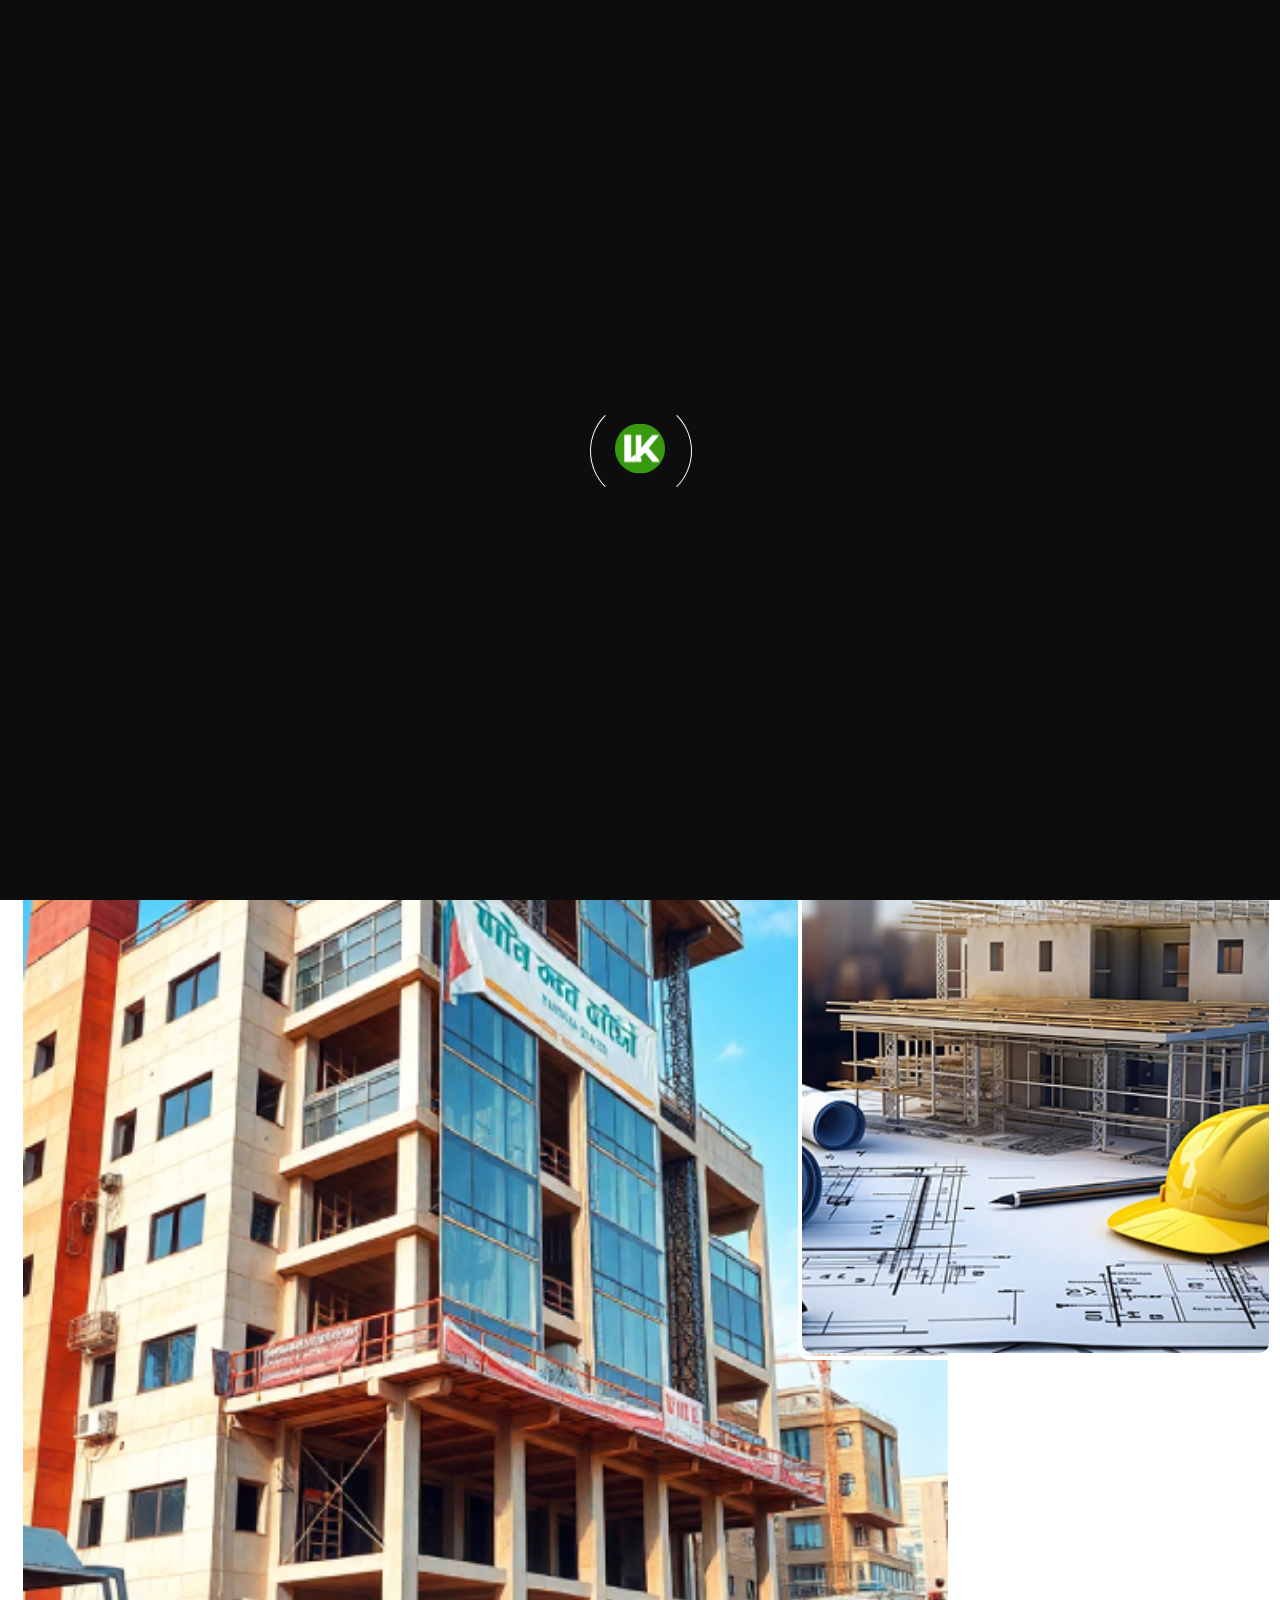
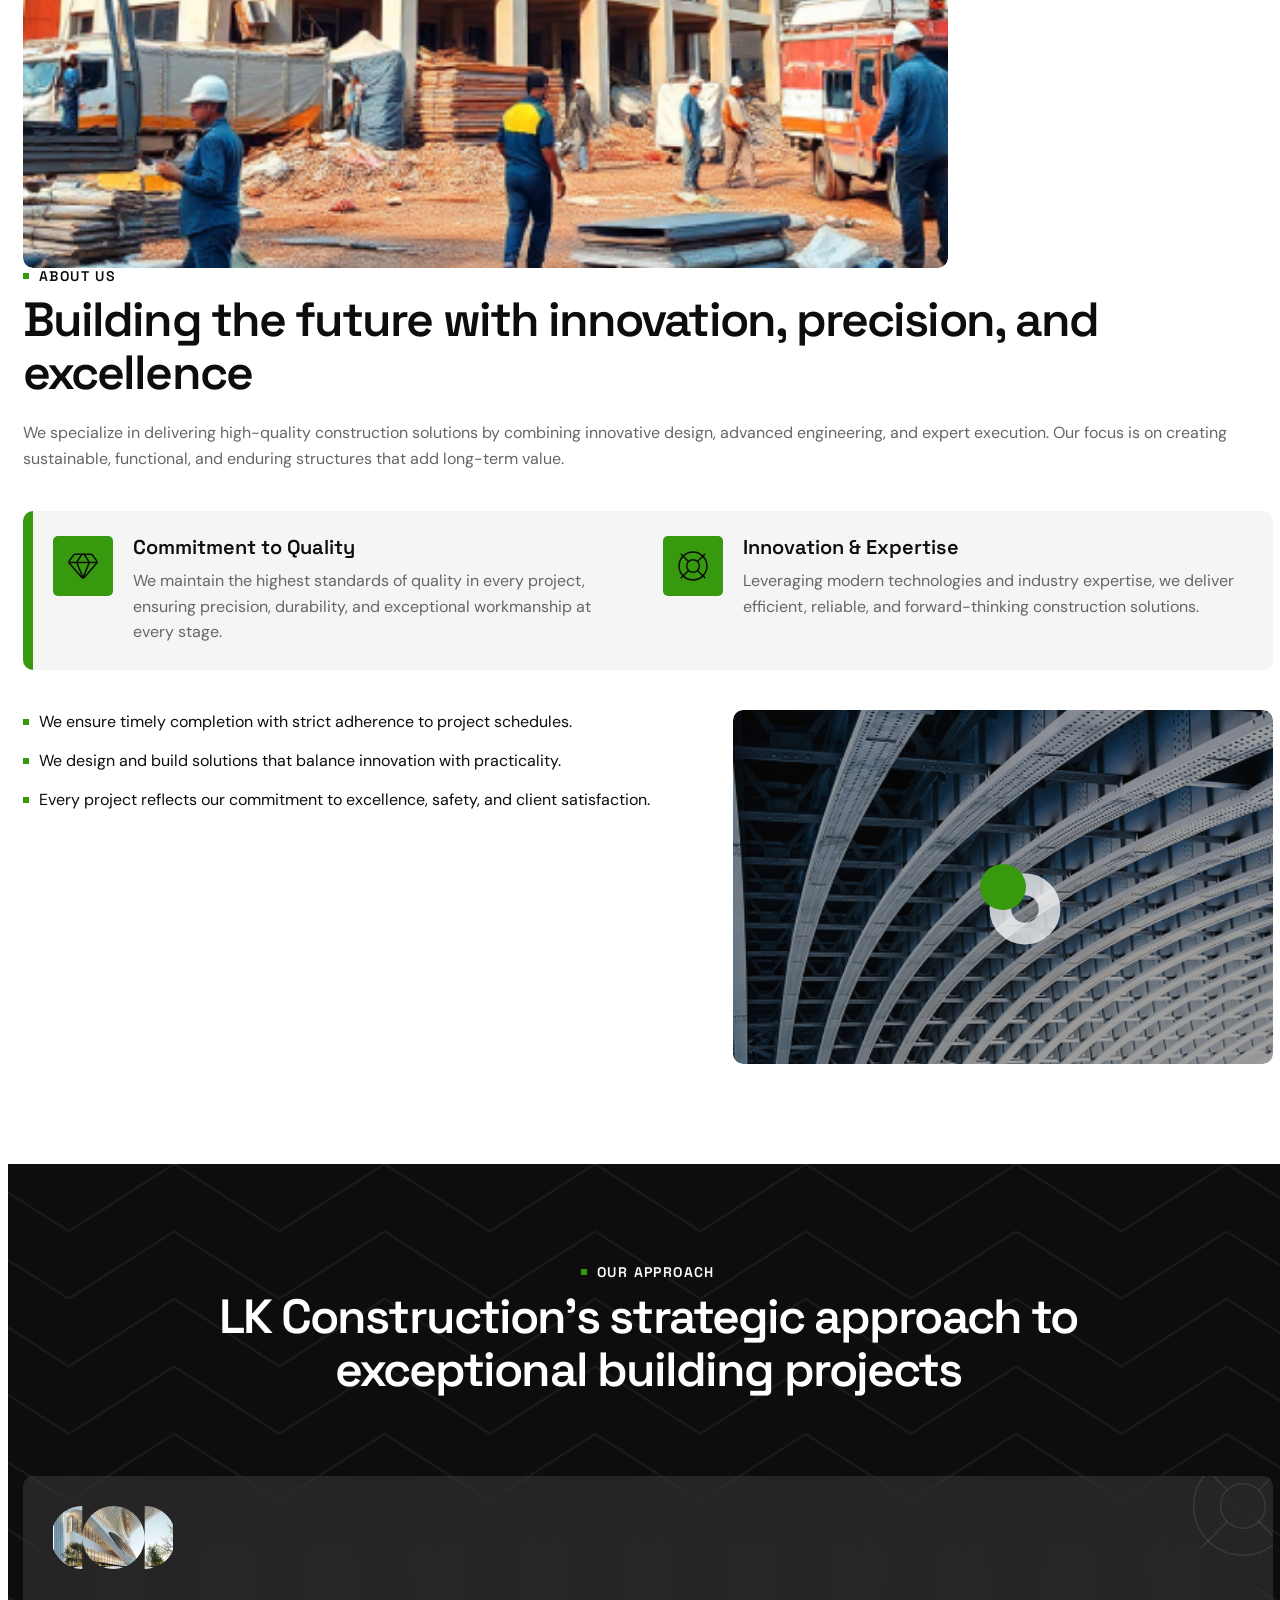
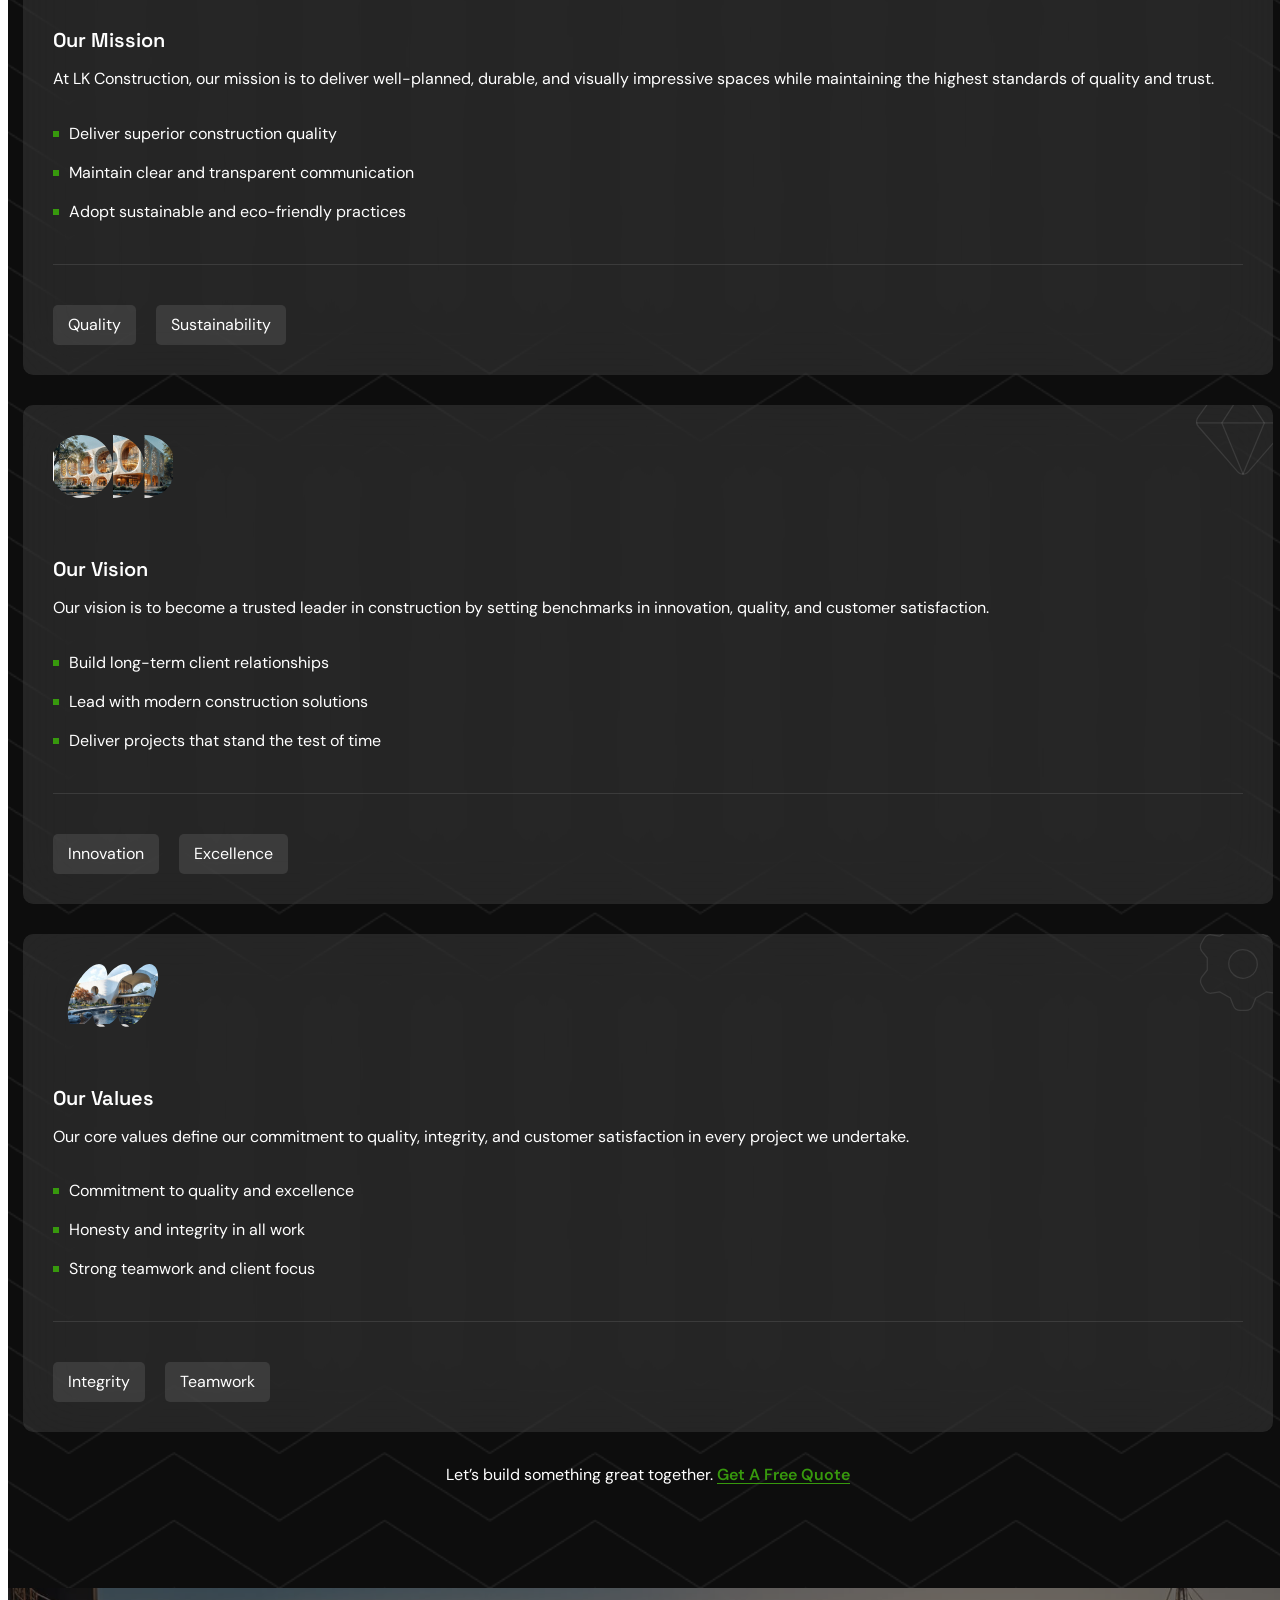
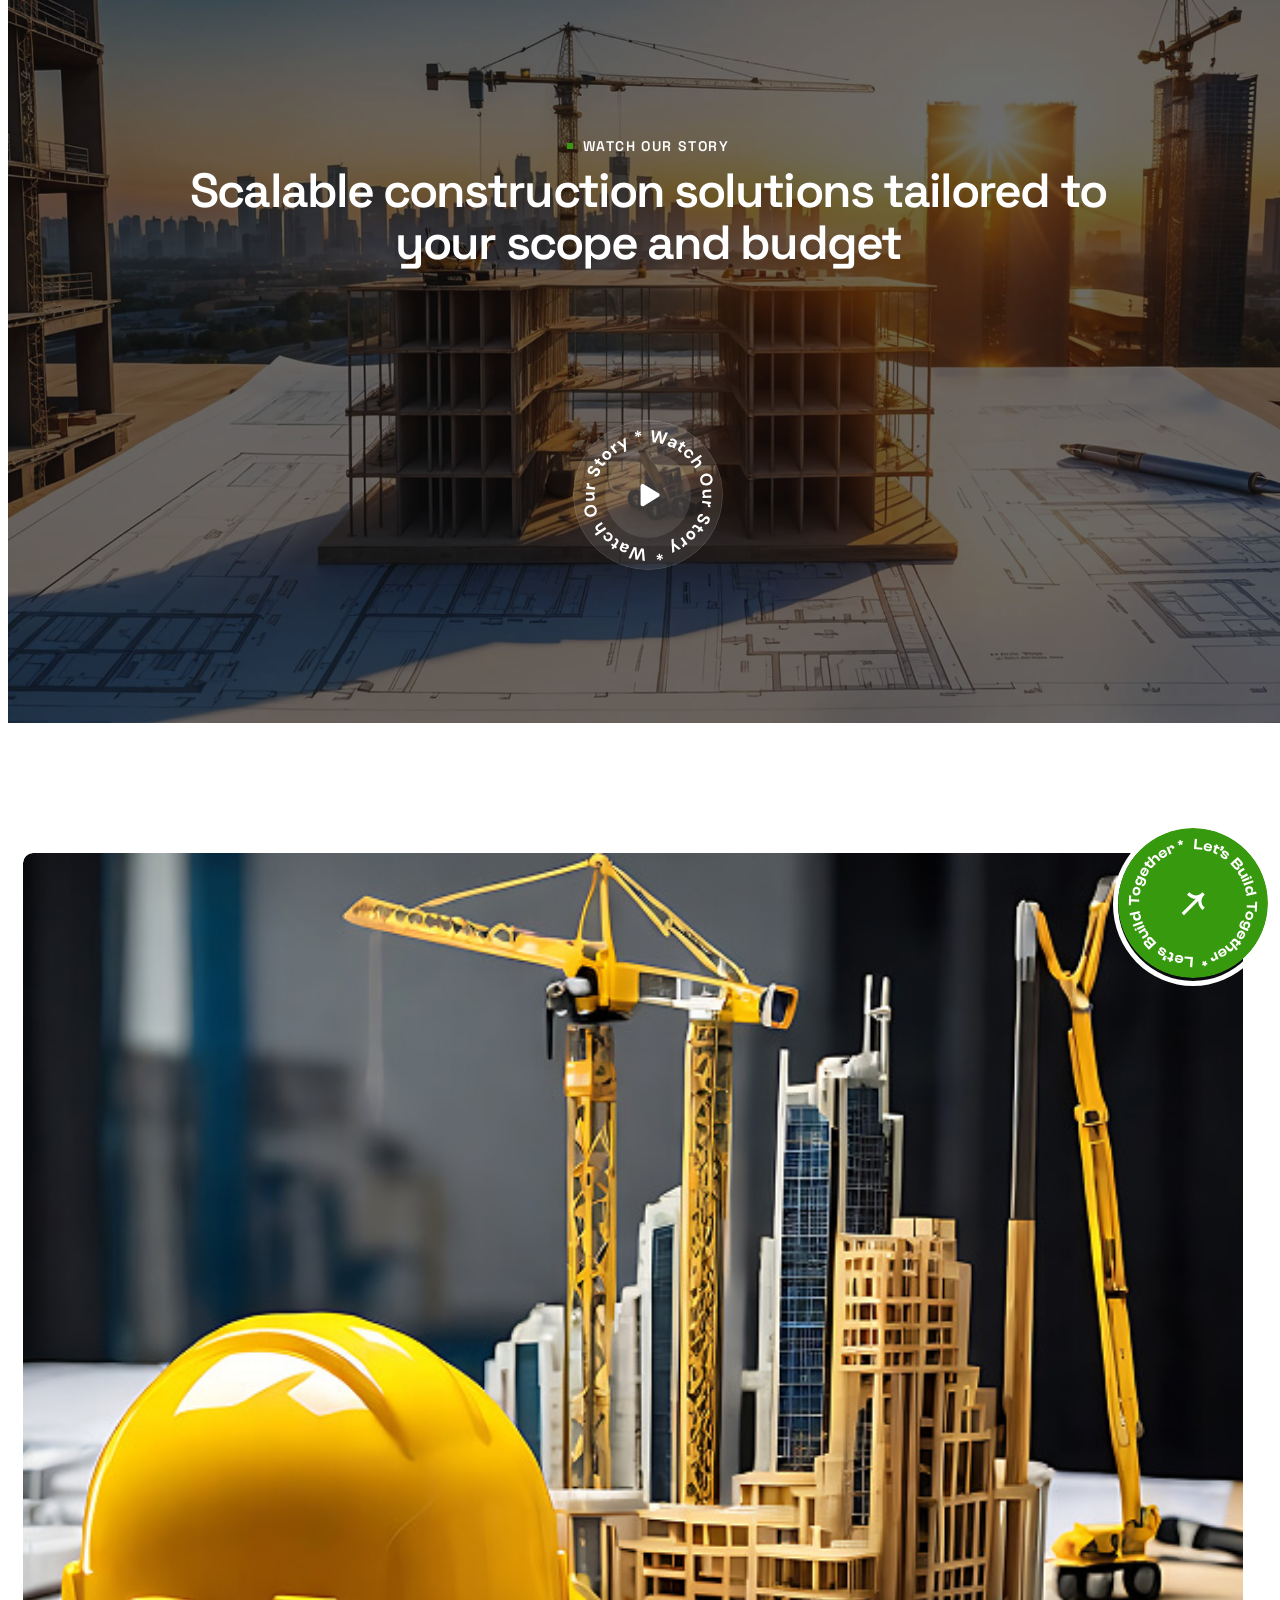
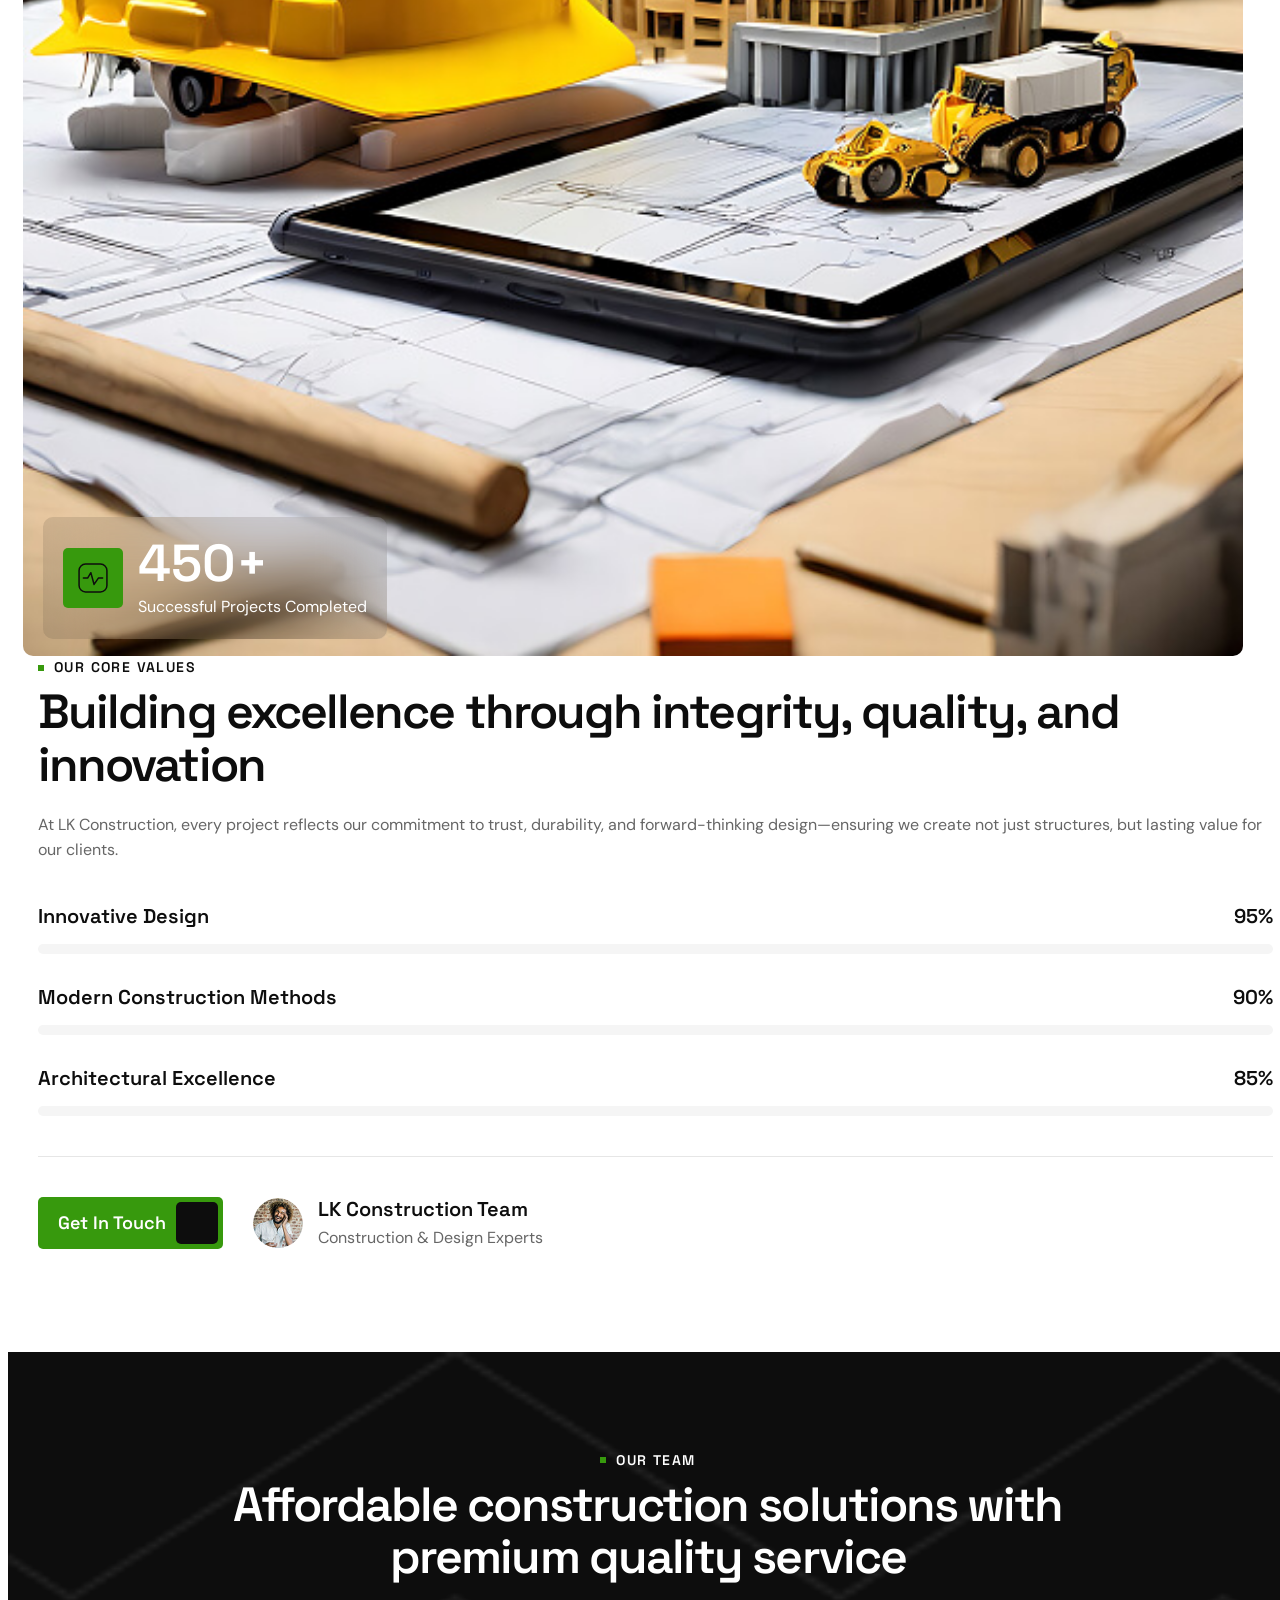
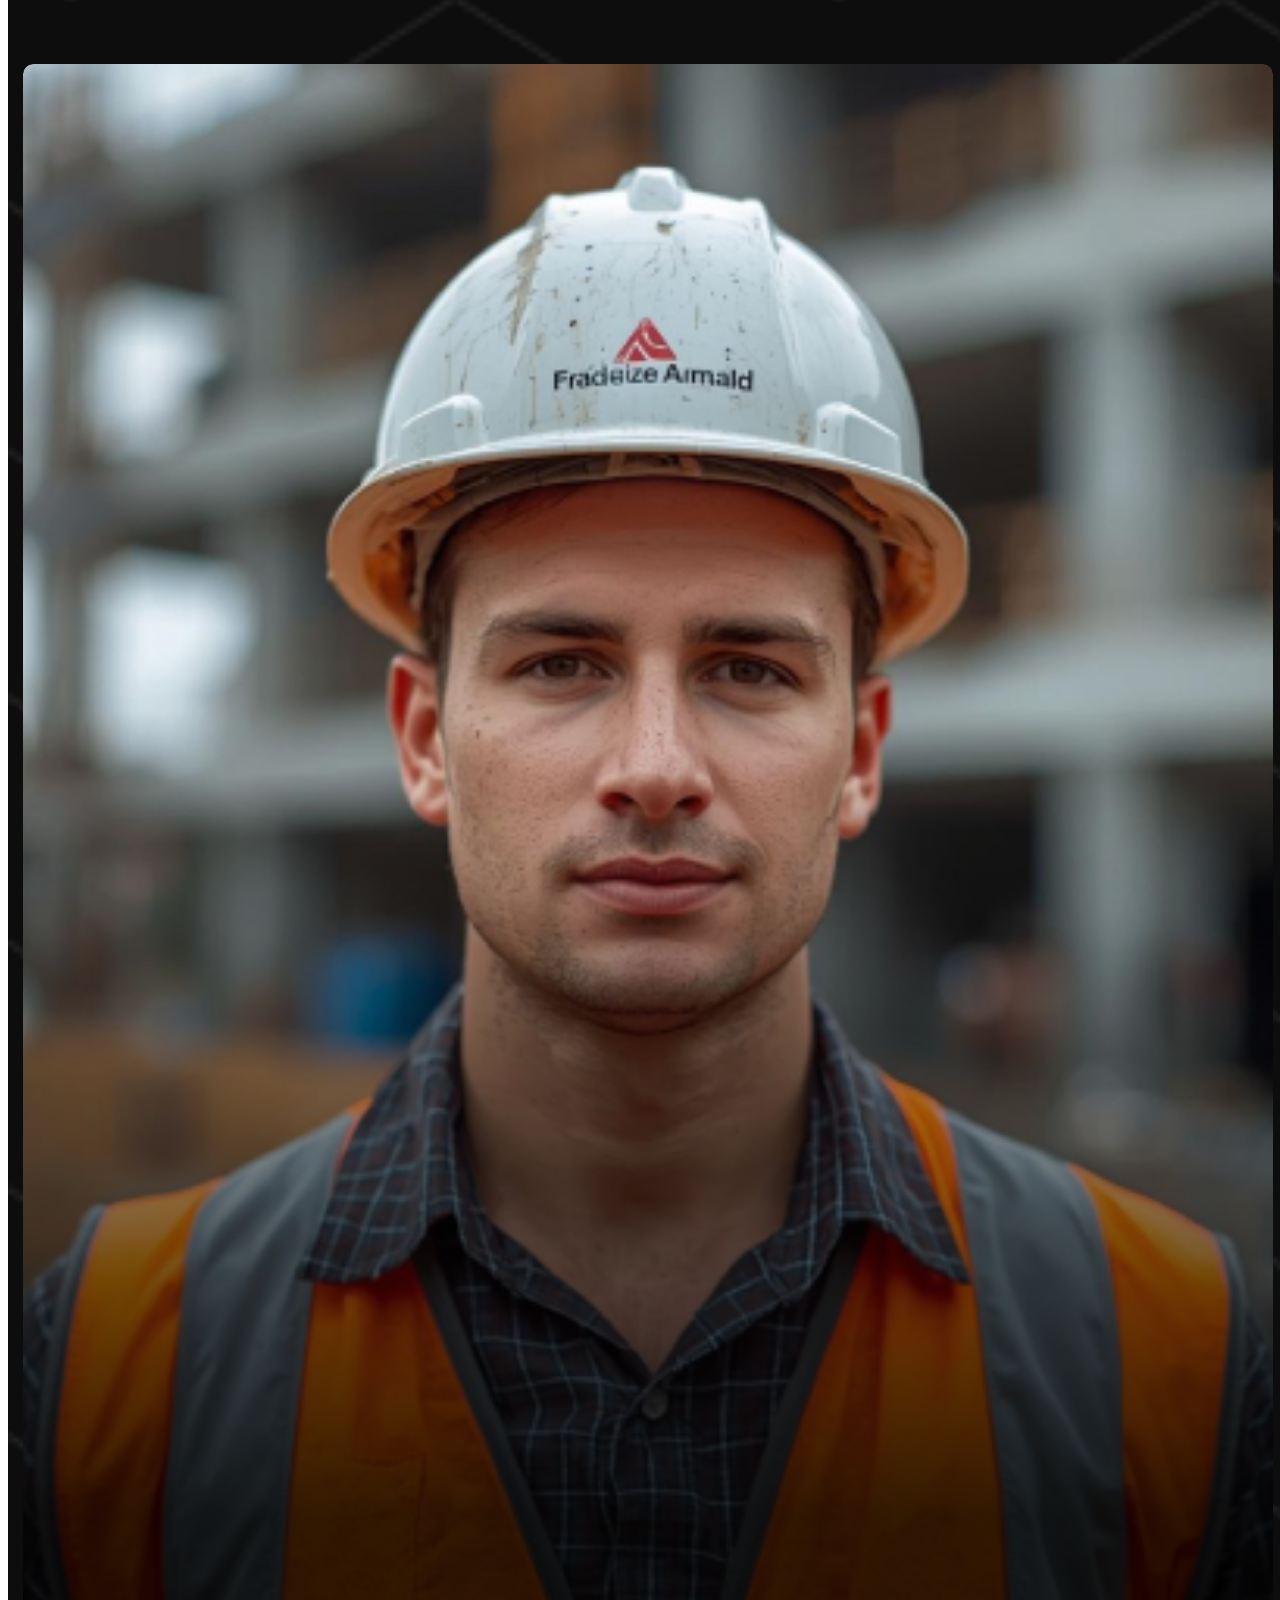
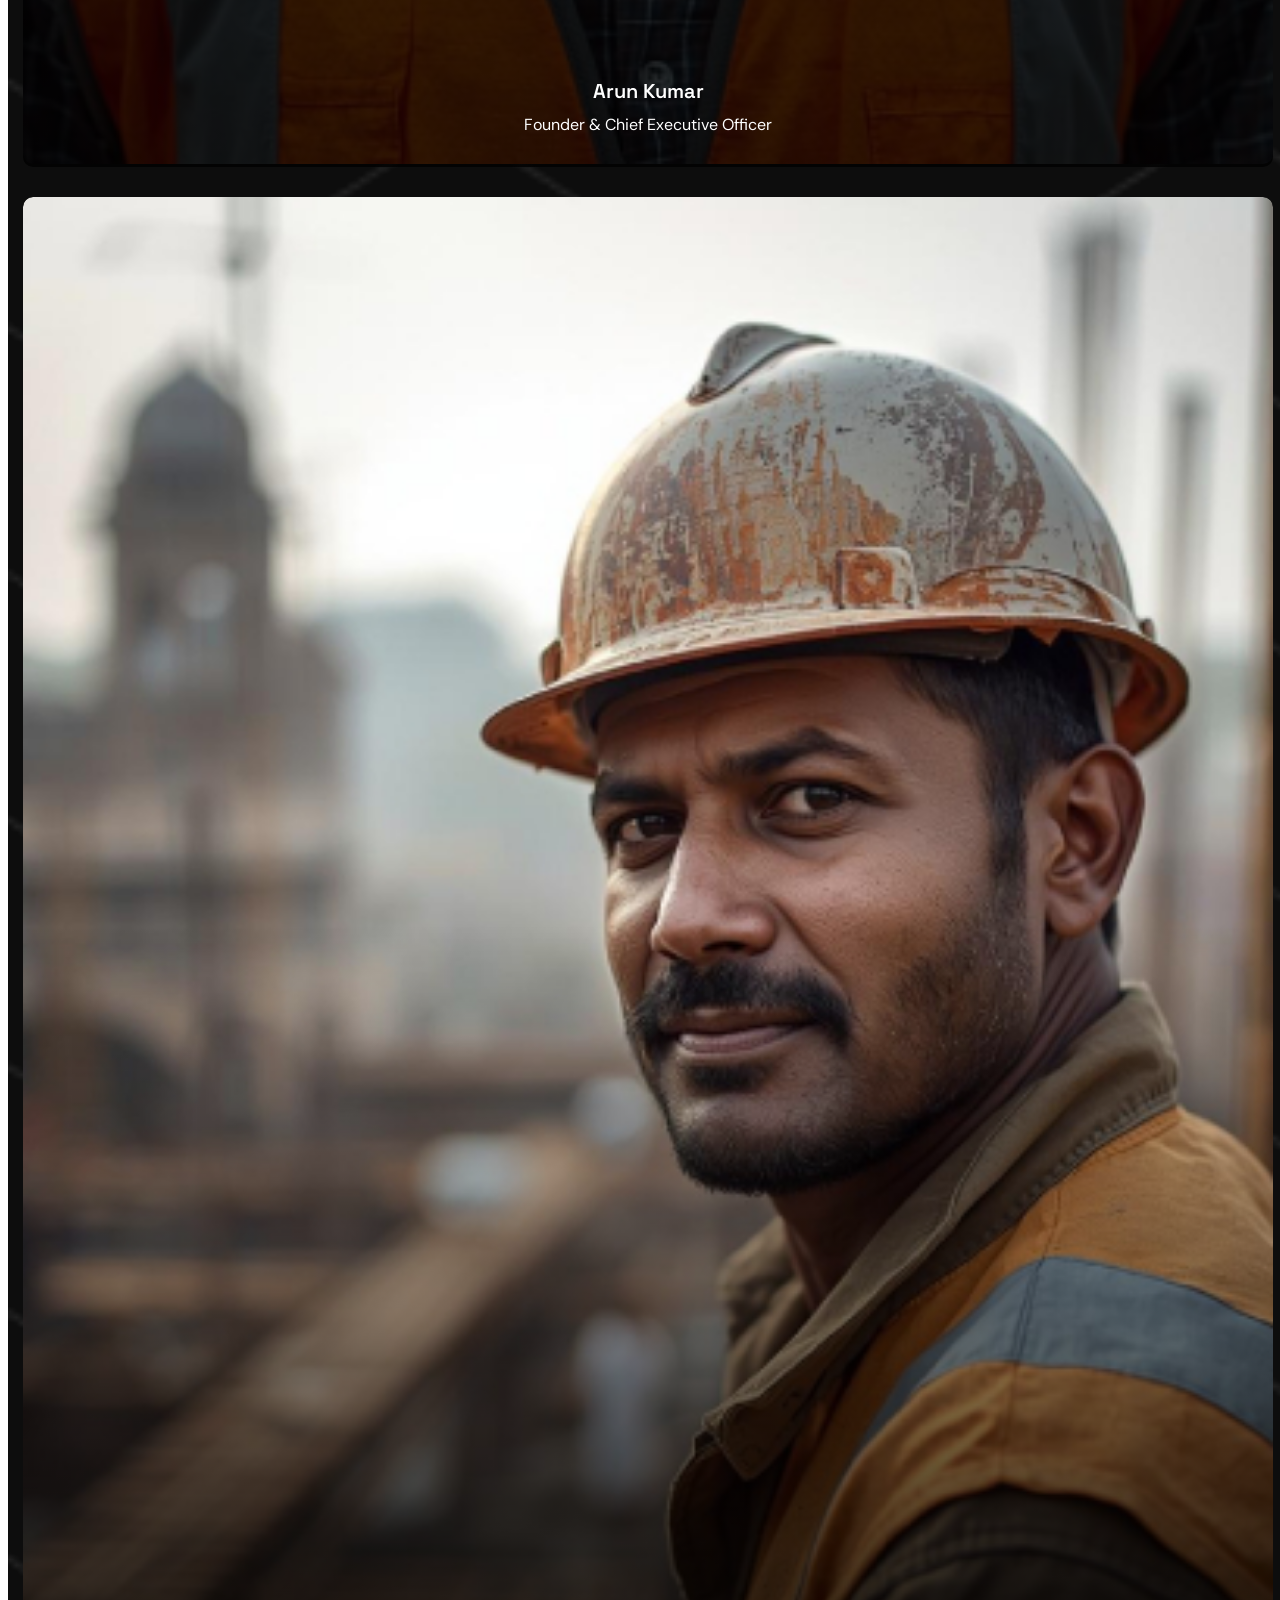
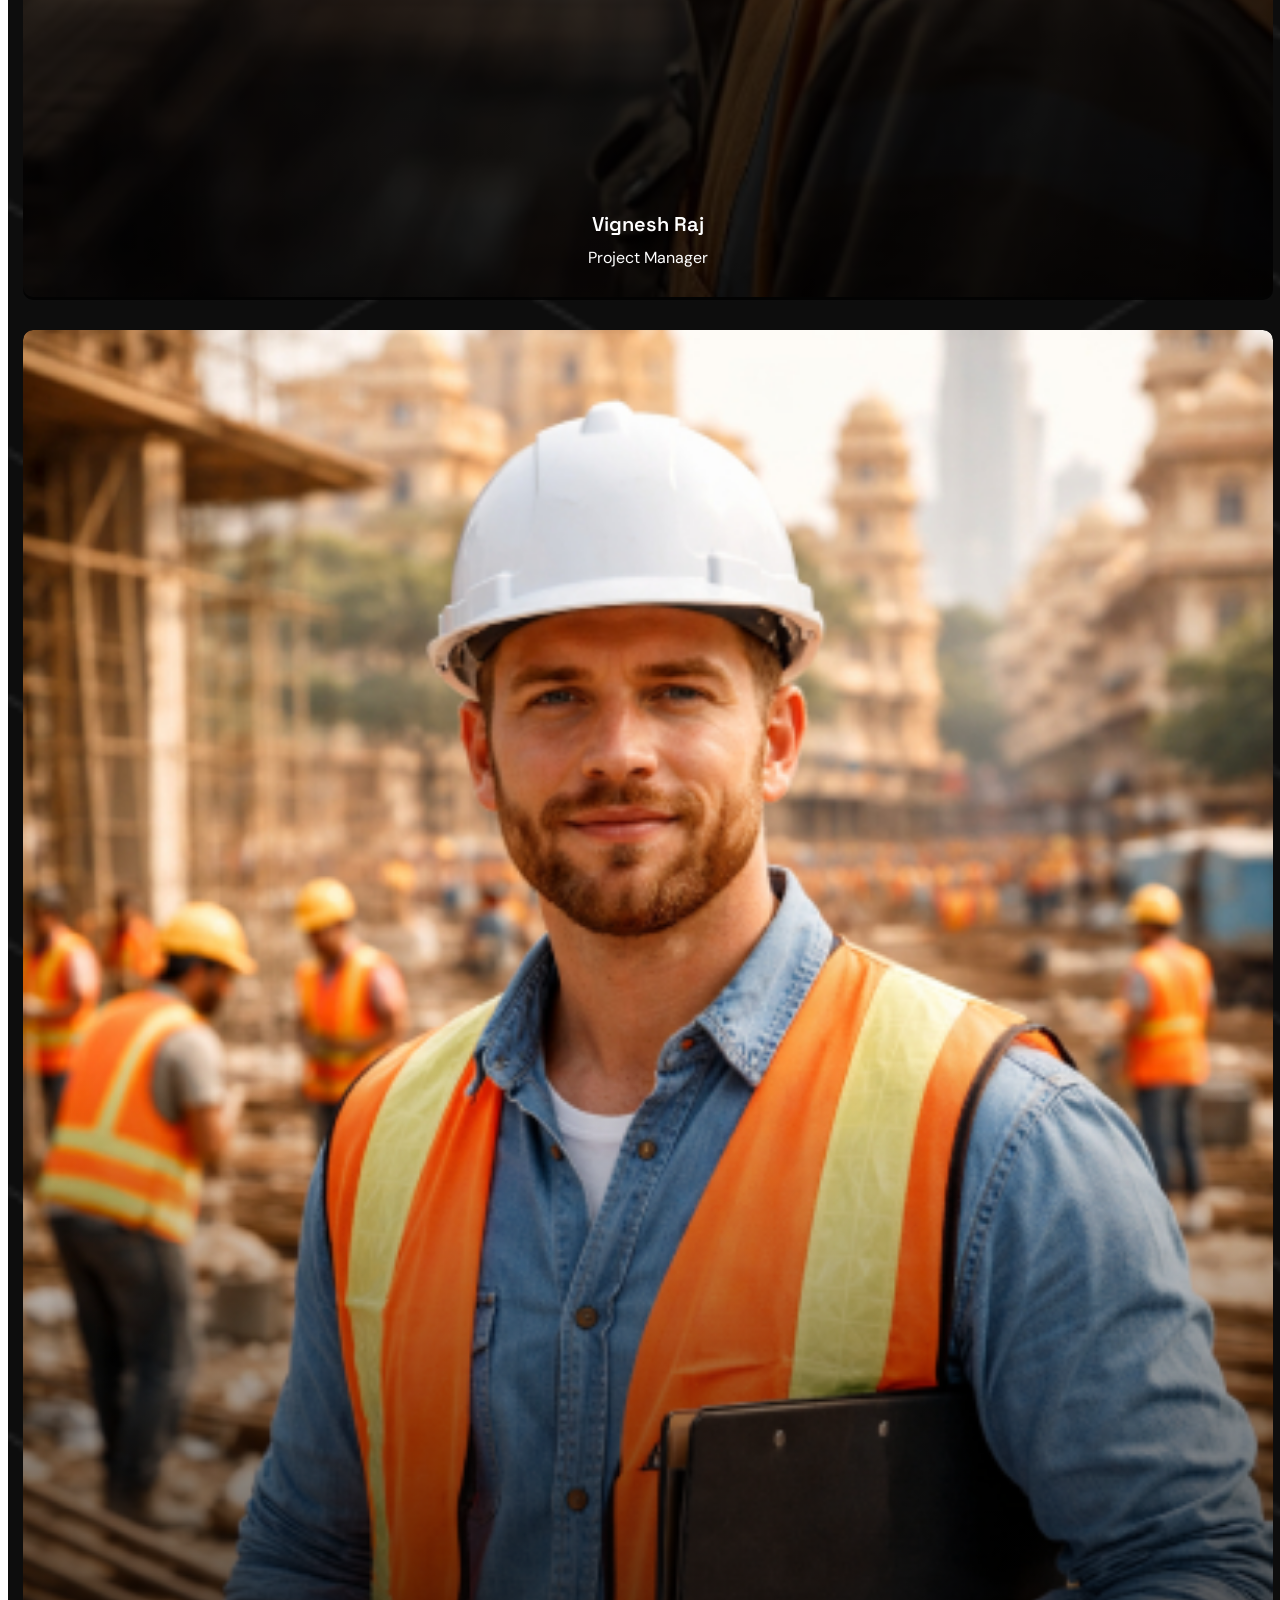
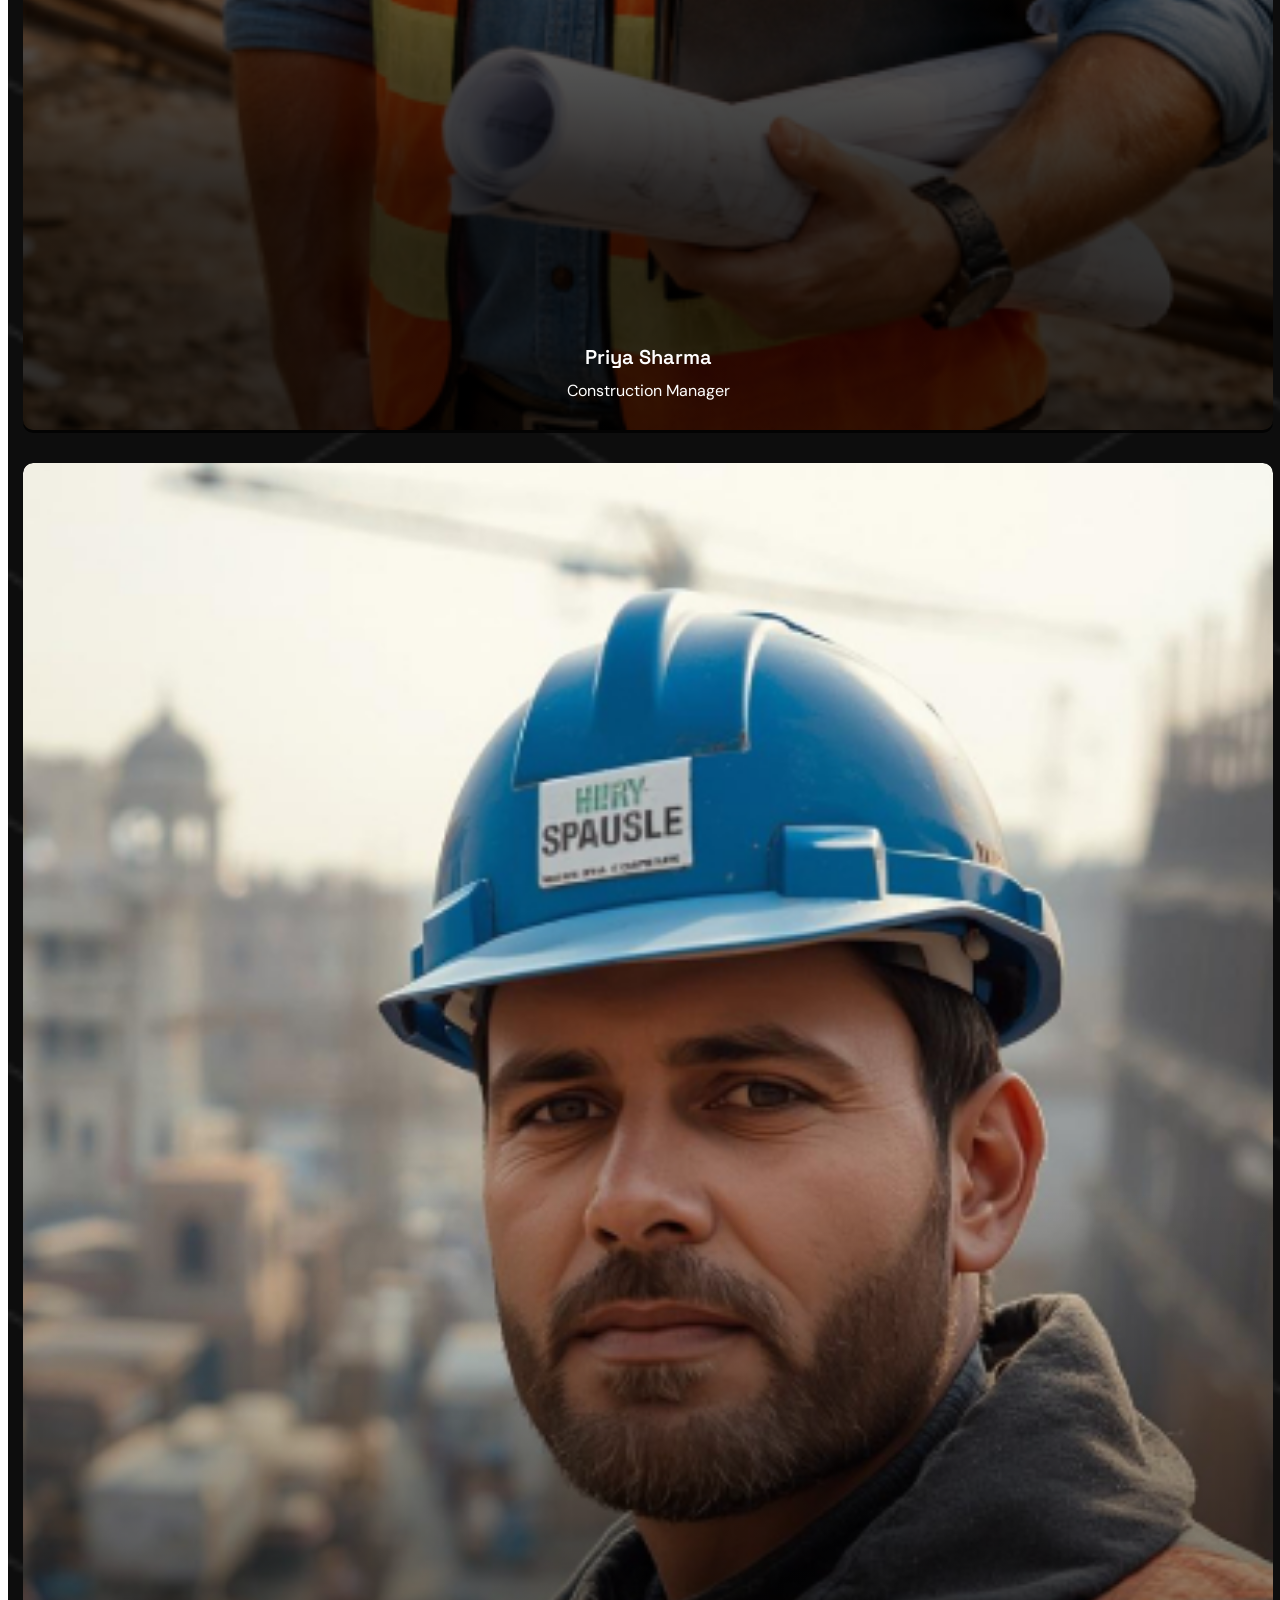
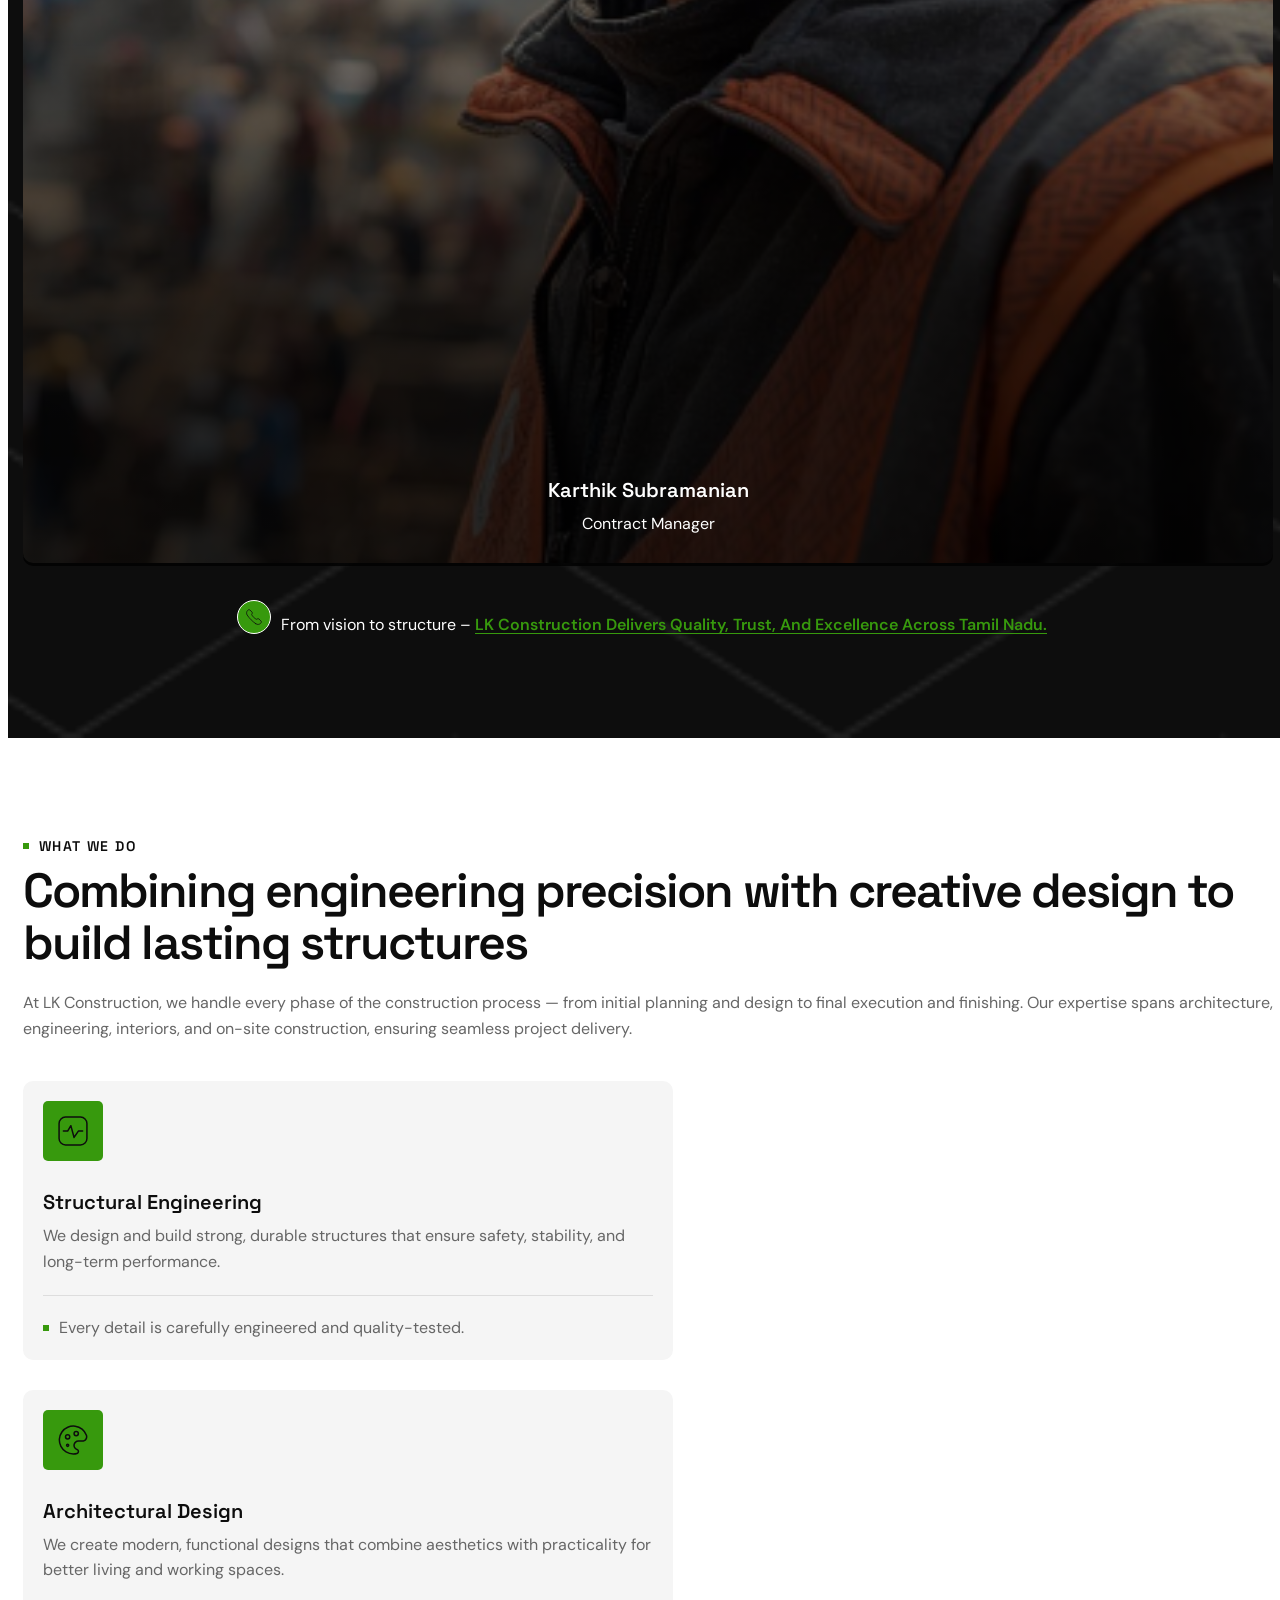
==== about.html @ b1da58ca "first time" ====
<!DOCTYPE html>
<html lang="zxx">
<head>
    <!-- Meta -->
    <meta charset="utf-8">
    <meta http-equiv="X-UA-Compatible" content="IE=edge">
    <meta name="viewport" content="width=device-width, initial-scale=1.0, maximum-scale=1">
    <meta name="description" content="">
    <meta name="keywords" content="">
    <meta name="author" content="Awaiken">
    <!-- Page Title -->
    <title>LK Construction</title>
    <!-- Favicon Icon -->
    <link rel="shortcut icon" type="image/x-icon" href="images/favicon.png">
    <!-- Google Fonts Css-->
    <link rel="preconnect" href="https://fonts.googleapis.com">
    <link rel="preconnect" href="https://fonts.gstatic.com" crossorigin>
    <link href="https://fonts.googleapis.com/css2?family=DM+Sans:ital,opsz,wght@0,9..40,100..1000;1,9..40,100..1000&family=Space+Grotesk:wght@300..700&display=swap" rel="stylesheet">
    <!-- Bootstrap Css -->
    <link href="css/bootstrap.min.css" rel="stylesheet" media="screen">
    <!-- SlickNav Css -->
    <link href="css/slicknav.min.css" rel="stylesheet">
    <!-- Swiper Css -->
    <link rel="stylesheet" href="css/swiper-bundle.min.css">
    <!-- Font Awesome Icon Css-->
    <link href="css/all.min.css" rel="stylesheet" media="screen">
    <!-- Animated Css -->
    <link href="css/animate.css" rel="stylesheet">
    <!-- Magnific Popup Core Css File -->
    <link rel="stylesheet" href="css/magnific-popup.css">
    <!-- Mouse Cursor Css File -->
    <link rel="stylesheet" href="css/mousecursor.css">
    <!-- Main Custom Css -->
    <link href="css/custom.css" rel="stylesheet" media="screen">
</head>
<body>

    <!-- Preloader Start -->
    <div class="preloader">
        <div class="loading-container">
            <div class="loading"></div>
            <div id="loading-icon"><img src="images/loader.svg" alt=""></div>
        </div>
    </div>
    <!-- Preloader End -->

     <!-- Header Start -->
    <header class="main-header">
        <div class="header-sticky">
            <nav class="navbar navbar-expand-lg">
                <div class="container">
                    <!-- Logo Start -->
                    <a class="navbar-brand" href="./">
                        <img src="images/logo.png" alt="Logo">
                    </a>
                    <!-- Logo End -->

                    <!-- Main Menu Start -->
                    <div class="collapse navbar-collapse main-menu">
                        <div class="nav-menu-wrapper">
                            <ul class="navbar-nav mr-auto" id="menu">
                                <li class="nav-item "><a class="nav-link" href="./">Home</a> </li>                                
                                <li class="nav-item"><a class="nav-link" href="#">About Us</a>
                                <li class="nav-item"><a class="nav-link" href="#">Blog</a></li>
                                <li class="nav-item submenu"><a class="nav-link" href="#">Services</a>
                    <ul>                                        
                        <li class="nav-item"><a class="nav-link" href="#">Residential Construction</a></li>
                        <li class="nav-item"><a class="nav-link" href="#">Commercial Construction</a></li>
                        <li class="nav-item"><a class="nav-link" href="#">Renovation & Remodeling</a></li>
                        <li class="nav-item"><a class="nav-link" href="#">Interior & Exterior Design</a></li>
                        <li class="nav-item"><a class="nav-link" href="#">Project Management</a></li>
                    </ul>
                </li>
                                <li class="nav-item"><a class="nav-link" href="#">Contact Us</a></li>
                            </ul>
                        </div>
                        
                        <!-- Header Btn Start -->
                        <div class="header-btn">
                            <a href="#" class="btn-default btn-highlighted">Contact Us</a>
                        </div>
                        <!-- Header Btn End -->
                    </div>
                    <!-- Main Menu End -->
                    <div class="navbar-toggle"></div>
                </div>
            </nav>
            <div class="responsive-menu"></div>
        </div>
    </header>
    <!-- Header End -->

    <!-- Page Header Section Start -->
    <div class="page-header parallaxie">
        <div class="container">
            <div class="row">
                <div class="col-lg-12">
                    <!-- Page Header Box Start -->
                    <div class="page-header-box">
                        <h1 class="text-anime-style-3" data-cursor="-opaque">About us</h1>
                        <nav class="wow fadeInUp">
                            <ol class="breadcrumb">
                                <li class="breadcrumb-item"><a href="./">home</a></li>
                                <li class="breadcrumb-item active" aria-current="page">About us</li>
                            </ol>
                        </nav>
                    </div>
                    <!-- Page Header Box End -->
                </div>
            </div>
        </div>
    </div>
    <!-- Page Header Section End -->

   <!-- About Us Section Start -->
  <div class="about-us">
    <div class="container">
        <div class="row">
            <div class="col-xl-5">
                <!-- About Us Image Box Start -->
                <div class="about-us-image-box wow fadeInUp">
                    <div class="about-us-image-box-1">
                        <div class="about-us-image">
                            <figure class="image-anime">
                                <img src="images/about-us-image-1.jpg" alt="">
                            </figure>
                        </div>
                    </div>
                    
                    <div class="about-us-image-box-2">
                        <div class="about-us-image">
                            <figure class="image-anime">
                                <img src="images/about-us-image-2.jpg" alt="">
                            </figure>
                        </div>
                    
                        <!-- <div class="year-experience-circle">
                            <img src="images/year-experience-circle-accent.svg" alt="">
                        </div> -->
                    </div>
                </div>
                <!-- About Us Image Box End -->
            </div>
            
            <div class="col-xl-7">
                <!-- About Us Content Start -->
                <div class="about-us-content">
                    <div class="section-title">
                        <h3 class="wow fadeInUp">About Us</h3>
                        <h2 class="text-anime-style-3" data-cursor="-opaque">Building the future with innovation, precision, and excellence</h2>
                        <p class="wow fadeInUp" data-wow-delay="0.2s">
                            We specialize in delivering high-quality construction solutions by combining innovative design, advanced engineering, and expert execution. Our focus is on creating sustainable, functional, and enduring structures that add long-term value.
                        </p>
                    </div>

                    <div class="about-us-body wow fadeInUp" data-wow-delay="0.4s">
                        <div class="about-body-item">
                            <div class="icon-box">
                                <img src="images/icon-about-item-1.svg" alt="">
                            </div>
                            <div class="about-body-item-content">
                                <h3>Commitment to Quality</h3>
                                <p>We maintain the highest standards of quality in every project, ensuring precision, durability, and exceptional workmanship at every stage.</p>
                            </div>
                        </div>

                        <div class="about-body-item">
                            <div class="icon-box">
                                <img src="images/icon-about-item-2.svg" alt="">
                            </div>
                            <div class="about-body-item-content">
                                <h3>Innovation & Expertise</h3>
                                <p>Leveraging modern technologies and industry expertise, we deliver efficient, reliable, and forward-thinking construction solutions.</p>
                            </div>
                        </div>
                    </div>

                    <div class="about-us-footer wow fadeInUp" data-wow-delay="0.6s">
                        <div class="about-us-footer-content">
                            <div class="about-footer-content-list">
                                <ul>
                                    <li>We ensure timely completion with strict adherence to project schedules.</li>
                                    <li>We design and build solutions that balance innovation with practicality.</li>
                                    <li>Every project reflects our commitment to excellence, safety, and client satisfaction.</li>
                                </ul>
                            </div>
                            
                           
                        </div>

                        <div class="about-us-video-box">
                            <div class="about-video-image">
                                <figure class="image-anime">
                                    <img src="images/about-intro-video-image.jpg" alt="">
                                </figure>
                            </div>
                            
                            <div class="video-play-button">
                                <a href="https://www.youtube.com/watch?v=Y-x0efG1seA" class="popup-video" data-cursor-text="Play">
                                    <i class="fa-solid fa-play"></i>
                                </a>
                            </div>
                        </div>
                    </div>
                </div>
                <!-- About Us Content End -->
            </div>
        </div>
    </div>
</div>
    <!-- About Us Section End -->

   <!-- Our Approach Section Start -->
<div class="our-approach dark-section parallaxie">
    <div class="container">
        <div class="row section-row">
            <div class="col-lg-12">
                <!-- Section Title Start -->
                <div class="section-title section-title-center">
                    <h3 class="wow fadeInUp">our approach</h3>
                    <h2 class="text-anime-style-3" data-cursor="-opaque">LK Construction’s strategic approach to exceptional building projects</h2>
                </div>
                <!-- Section Title End -->
            </div>
        </div>

        <div class="row">
            <div class="col-xl-4 col-md-6">
                <!-- Our Approach Item Start -->
                <div class="approach-item box-1 wow fadeInUp">
                    <div class="icon-box">
                        <img src="images/approach-item-bg-1.svg" alt="">
                    </div>
                    <div class="approach-item-image">
                        <figure>
                            <img src="images/approach-item-image-1.jpg" alt="">
                        </figure>
                    </div>
                    <div class="approach-item-content">
                        <h3>Our Mission</h3>
                        <p>At LK Construction, our mission is to deliver well-planned, durable, and visually impressive spaces while maintaining the highest standards of quality and trust.</p>
                        <ul>
                            <li>Deliver superior construction quality</li>
                            <li>Maintain clear and transparent communication</li>
                            <li>Adopt sustainable and eco-friendly practices</li>
                        </ul>
                    </div>
                    <div class="approach-item-list">
                        <ul>
                            <li>Quality</li>
                            <li>Sustainability</li>
                        </ul>
                    </div>
                </div>
                <!-- Our Approach Item End -->
            </div>

            <div class="col-xl-4 col-md-6">
                <!-- Our Approach Item Start -->
                <div class="approach-item box-2 wow fadeInUp" data-wow-delay="0.2s">
                    <div class="icon-box">
                        <img src="images/approach-item-bg-2.svg" alt="">
                    </div>
                    <div class="approach-item-image">
                        <figure>
                            <img src="images/approach-item-image-2.jpg" alt="">
                        </figure>
                    </div>
                    <div class="approach-item-content">
                        <h3>Our Vision</h3>
                        <p>Our vision is to become a trusted leader in construction by setting benchmarks in innovation, quality, and customer satisfaction.</p>
                        <ul>
                            <li>Build long-term client relationships</li>
                            <li>Lead with modern construction solutions</li>
                            <li>Deliver projects that stand the test of time</li>
                        </ul>
                    </div>
                    <div class="approach-item-list">
                        <ul>
                            <li>Innovation</li>
                            <li>Excellence</li>
                        </ul>
                    </div>
                </div>
                <!-- Our Approach Item End -->
            </div>

            <div class="col-xl-4 col-md-6">
                <!-- Our Approach Item Start -->
                <div class="approach-item box-3 wow fadeInUp" data-wow-delay="0.4s">
                    <div class="icon-box">
                        <img src="images/approach-item-bg-3.svg" alt="">
                    </div>
                    <div class="approach-item-image">
                        <figure>
                            <img src="images/approach-item-image-3.jpg" alt="">
                        </figure>
                    </div>
                    <div class="approach-item-content">
                        <h3>Our Values</h3>
                        <p>Our core values define our commitment to quality, integrity, and customer satisfaction in every project we undertake.</p>
                        <ul>
                            <li>Commitment to quality and excellence</li>
                            <li>Honesty and integrity in all work</li>
                            <li>Strong teamwork and client focus</li>
                        </ul>
                    </div>
                    <div class="approach-item-list">
                        <ul>
                            <li>Integrity</li>
                            <li>Teamwork</li>
                        </ul>
                    </div>
                </div>
                <!-- Our Approach Item End -->
            </div>

            <div class="col-lg-12">
                <!-- Section Footer Text Start -->
                <div class="section-footer-text wow fadeInUp" data-wow-delay="0.4s">
                    <p>Let’s build something great together. <a href="contact.html">Get a Free Quote</a></p>
                </div>
                <!-- Section Footer Text End -->
            </div>
        </div>
    </div>
</div>
<!-- Our Approach Section End -->

   

    <!-- Watch Our Story Section Start -->
    <div class="our-story dark-section parallaxie">
        <div class="container">
            <div class="row">
                <div class="col-lg-12">
                    <!-- Our Story Content Start -->
                    <div class="our-story-content">
                        <!-- Section Title Start -->
                        <div class="section-title">
                            <h3 class="wow fadeInUp">watch our story</h3>
                            <h2 class="text-anime-style-3" data-cursor="-opaque">Scalable construction solutions tailored to your scope and budget</h2>
                        </div>
                        <!-- Section Title End -->

                        <!-- Watch Video Circle Start -->
                        <div class="watch-video-circle">
                            <a href="https://www.youtube.com/watch?v=Y-x0efG1seA" class="popup-video" data-cursor-text="Play">
                                <img src="images/watch-video-circle.svg" alt="">
                            </a>
                        </div>
                        <!-- Watch Video Circle End -->
                    </div>
                    <!-- Our Story Content End -->
                </div>
            </div>
        </div>
    </div>
    <!-- Watch Our Story Section End -->

   <!-- Our Values Section Start -->
<div class="our-values">
    <div class="container">
        <div class="row">
            <div class="col-xl-5">
                <!-- Values Image Box Start -->
                <div class="values-image-box wow fadeInUp">
                    <!-- Values Image Start -->
                    <div class="values-image">
                        <figure class="image-anime">
                            <img src="images/our-values-image.jpg" alt="">
                        </figure>
                    </div>
                    <!-- Values Image End -->

                    <!-- Lest Together Circle Start -->
                    <div class="lets-together-circle">
                        <a href="#"><img src="images/lets-together-circle-accent.svg" alt=""></a>
                    </div>
                    <!-- Lest Together Circle End -->

                    <!-- Values Counter Box Start -->
                    <div class="value-counter-box">
                        <div class="icon-box">
                            <img src="images/icon-values-item-1.svg" alt="">
                        </div>
                        <div class="value-counter-box-content">
                            <h2><span class="counter">450</span>+</h2>
                            <p>Successful Projects Completed</p>
                        </div>
                    </div>
                    <!-- Values Counter Box End -->
                </div>
                <!-- Values Image Box End -->
            </div>

            <div class="col-xl-7">
                <!-- Our Values Content Start -->
                <div class="our-values-content">
                    <!-- Section Title Start -->
                    <div class="section-title">
                        <h3 class="wow fadeInUp">Our Core Values</h3>
                        <h2 class="text-anime-style-3" data-cursor="-opaque">Building excellence through integrity, quality, and innovation</h2>
                        <p class="wow fadeInUp" data-wow-delay="0.2s">At LK Construction, every project reflects our commitment to trust, durability, and forward-thinking design—ensuring we create not just structures, but lasting value for our clients.</p>
                    </div>
                    <!-- Section Title End -->

                    <!-- Values SkillBar List Start -->
                    <div class="values-skillbar-list">
                        <!-- Skills Progress Bar Start -->
                        <div class="skills-progress-bar">
                            <!-- Skill Item Start -->
                            <div class="skillbar" data-percent="95%">
                                <div class="skill-data">
                                    <div class="skill-title">Innovative Design</div>
                                    <div class="skill-no">95%</div>
                                </div>
                                <div class="skill-progress">
                                    <div class="count-bar"></div>
                                </div>
                            </div>
                            <!-- Skill Item End -->
                        </div>
                        <!-- Skills Progress Bar End -->

                        <!-- Skills Progress Bar Start -->
                        <div class="skills-progress-bar">
                            <!-- Skill Item Start -->
                            <div class="skillbar" data-percent="90%">
                                <div class="skill-data">
                                    <div class="skill-title">Modern Construction Methods</div>
                                    <div class="skill-no">90%</div>
                                </div>
                                <div class="skill-progress">
                                    <div class="count-bar"></div>
                                </div>
                            </div>
                            <!-- Skill Item End -->
                        </div>
                        <!-- Skills Progress Bar End -->
                        
                        <!-- Skills Progress Bar Start -->
                        <div class="skills-progress-bar">
                            <!-- Skill Item Start -->
                            <div class="skillbar" data-percent="85%">
                                <div class="skill-data">
                                    <div class="skill-title">Architectural Excellence</div>
                                    <div class="skill-no">85%</div>
                                </div>
                                <div class="skill-progress">
                                    <div class="count-bar"></div>
                                </div>
                            </div>
                            <!-- Skill Item End -->
                        </div>
                        <!-- Skills Progress Bar End -->
                    </div>
                    <!-- Values SkillBar List End -->

                    <!-- Values Item Header Start -->
                    <div class="values-content-footer wow fadeInUp" data-wow-delay="0.4s">
                        <!-- Values Btn Start -->
                        <div class="values-btn">
                            <a href="#" class="btn-default">Get in Touch</a>
                        </div>
                        <!-- Values Btn End -->
                         
                        <!-- Values Item Author Start -->
                        <div class="values-item-author">
                            <!-- Values Author Image Start -->
                            <div class="values-author-image">
                                <figure class="image-anime">
                                    <img src="images/author-6.jpg" alt="">
                                </figure>
                            </div>
                            <!-- Values Author Image End -->

                            <!-- Values Author Content Start -->
                            <div class="values-author-content">
                                <h3>LK Construction Team</h3>
                                <p>Construction & Design Experts</p>
                            </div>
                            <!-- Values Author Content End -->
                        </div>
                        <!-- Values Item Author End -->
                    </div>
                    <!-- Values Item Header End -->
                </div>
                <!-- Our Values Content End -->
            </div>
        </div>
    </div>
</div>
<!-- Our Values Section End -->

    <!-- Our Team Section Start -->
<div class="our-team dark-section parallaxie">
    <div class="container">
        <div class="row section-row">
            <div class="col-lg-12">
                <!-- Section Title Start -->
                <div class="section-title section-title-center">
                    <h3 class="wow fadeInUp">our team</h3>
                    <h2 class="text-anime-style-3" data-cursor="-opaque">Affordable construction solutions with premium quality service </h2>
                </div>
                <!-- Section Title End -->
            </div>
        </div>

        <div class="row">
            <div class="col-xl-3 col-md-6">
                <!-- Team Item Start -->
                <div class="team-item wow fadeInUp">
                    <div class="team-item-image">
                        <a href="#" data-cursor-text="View">
                            <figure>
                                <img src="images/team-1.jpg" alt="">
                            </figure>
                        </a>
                    </div>

                    <div class="team-item-content">
                        <h3><a href="#">Arun Kumar</a></h3>
                        <p>Founder & Chief Executive Officer</p>
                    </div>

                    <div class="team-social-list">
                        <ul>
                            <li><a href="#"><i class="fa-brands fa-youtube"></i></a></li>
                            <li><a href="#"><i class="fa-brands fa-instagram"></i></a></li>
                            <li><a href="#"><i class="fa-brands fa-x-twitter"></i></a></li>
                            <li><a href="#"><i class="fa-brands fa-facebook-f"></i></a></li>
                        </ul>
                    </div>
                </div>
            </div>

            <div class="col-xl-3 col-md-6">
                <div class="team-item wow fadeInUp" data-wow-delay="0.2s">
                    <div class="team-item-image">
                        <a href="#" data-cursor-text="View">
                            <figure>
                                <img src="images/team-2.jpg" alt="">
                            </figure>
                        </a>
                    </div>

                    <div class="team-item-content">
                        <h3><a href="#">Vignesh Raj</a></h3>
                        <p>Project Manager</p>
                    </div>

                    <div class="team-social-list">
                        <ul>
                            <li><a href="#"><i class="fa-brands fa-youtube"></i></a></li>
                            <li><a href="#"><i class="fa-brands fa-instagram"></i></a></li>
                            <li><a href="#"><i class="fa-brands fa-x-twitter"></i></a></li>
                            <li><a href="#"><i class="fa-brands fa-facebook-f"></i></a></li>
                        </ul>
                    </div>
                </div>
            </div>

            <div class="col-xl-3 col-md-6">
                <div class="team-item wow fadeInUp" data-wow-delay="0.4s">
                    <div class="team-item-image">
                        <a href="#" data-cursor-text="View">
                            <figure>
                                <img src="images/team-3.jpg" alt="">
                            </figure>
                        </a>
                    </div>

                    <div class="team-item-content">
                        <h3><a href="#">Priya Sharma</a></h3>
                        <p>Construction Manager</p>
                    </div>

                    <div class="team-social-list">
                        <ul>
                            <li><a href="#"><i class="fa-brands fa-youtube"></i></a></li>
                            <li><a href="#"><i class="fa-brands fa-instagram"></i></a></li>
                            <li><a href="#"><i class="fa-brands fa-x-twitter"></i></a></li>
                            <li><a href="#"><i class="fa-brands fa-facebook-f"></i></a></li>
                        </ul>
                    </div>
                </div>
            </div>

            <div class="col-xl-3 col-md-6">
                <div class="team-item wow fadeInUp" data-wow-delay="0.6s">
                    <div class="team-item-image">
                        <a href="#" data-cursor-text="View">
                            <figure>
                                <img src="images/team-4.jpg" alt="">
                            </figure>
                        </a>
                    </div>

                    <div class="team-item-content">
                        <h3><a href="#">Karthik Subramanian</a></h3>
                        <p>Contract Manager</p>
                    </div>

                    <div class="team-social-list">
                        <ul>
                            <li><a href="#"><i class="fa-brands fa-youtube"></i></a></li>
                            <li><a href="#"><i class="fa-brands fa-instagram"></i></a></li>
                            <li><a href="#"><i class="fa-brands fa-x-twitter"></i></a></li>
                            <li><a href="#"><i class="fa-brands fa-facebook-f"></i></a></li>
                        </ul>
                    </div>
                </div>
            </div>

            <div class="col-lg-12">
                <div class="section-footer-text section-satisfy-img wow fadeInUp" data-wow-delay="0.4s">
                    <div class="satisfy-client-images">
                        <div class="satisfy-client-image">
                            <figure class="image-anime">
                                <img src="images/author-1.jpg" alt="">
                            </figure>
                        </div>
                        <div class="satisfy-client-image add-more">
                            <img src="images/icon-phone-primary.svg" alt="">
                        </div>
                    </div>
                    <p>From vision to structure – <a href="#">LK Construction delivers quality, trust, and excellence across Tamil Nadu.</a></p>
                </div>
            </div>
        </div>
    </div>
</div>
<!-- Our Team Section End -->

  <!-- What We Do Setion Start -->
<div class="what-we-do">
    <div class="container">
        <div class="row align-items-end">
            <div class="col-xl-7">
                <!-- What We Do Content Start -->
                <div class="what-we-do-content">
                    <!-- Section Title Start -->
                    <div class="section-title">
                        <h3 class="wow fadeInUp">what we do</h3>
                        <h2 class="text-anime-style-3" data-cursor="-opaque">Combining engineering precision with creative design to build lasting structures</h2>
                        <p class="wow fadeInUp" data-wow-delay="0.2s">At LK Construction, we handle every phase of the construction process — from initial planning and design to final execution and finishing. Our expertise spans architecture, engineering, interiors, and on-site construction, ensuring seamless project delivery.</p>
                    </div>
                    <!-- Section Title End -->

                    <!-- What We Do Iteam List Start -->
                    <div class="what-we-do-item-list wow fadeInUp" data-wow-delay="0.4s">
                        <!-- What We Do Item Start -->
                        <div class="what-we-do-item">
                            <div class="icon-box">
                                <img src="images/icon-what-we-do-item-1.svg" alt="">
                            </div>
                            <div class="what-we-do-item-body">
                                <h3>Structural Engineering</h3>
                                <p>We design and build strong, durable structures that ensure safety, stability, and long-term performance.</p>
                                <ul>
                                    <li>Every detail is carefully engineered and quality-tested.</li>
                                </ul>
                            </div>
                        </div>
                        <!-- What We Do Item End -->

                        <!-- What We Do Item Start -->
                        <div class="what-we-do-item">
                            <div class="icon-box">
                                <img src="images/icon-what-we-do-item-2.svg" alt="">
                            </div>
                            <div class="what-we-do-item-body">
                                <h3>Architectural Design</h3>
                                <p>We create modern, functional designs that combine aesthetics with practicality for better living and working spaces.</p>
                                <ul>
                                    <li>Innovative concepts that are efficient, practical, and build-ready.</li>
                                </ul>
                            </div>
                        </div>
                        <!-- What We Do Item End -->
                    </div> 
                    <!-- What We Do Iteam List End -->

                    <!-- What We Do Button Start -->
                    <div class="what-we-do-btn wow fadeInUp" data-wow-delay="0.6s">
                        <a href="contact.html" class="btn-default">Discuss Your Project</a>
                    </div>
                    <!-- What We Do Button End -->
                </div>
                <!-- What We Do Content End -->
            </div>

            <div class="col-xl-5">
                <!-- What We Do Image Start -->
                <div class="what-we-do-image wow fadeInUp" data-wow-delay="0.2s">
                    <figure>
                        <img src="images/what-we-do-image.png" alt="">
                    </figure>
                </div>
                <!-- What We Do Image End -->
            </div>
        </div>

        <div class="col-lg-12">
            <!-- Section Footer Text Start -->
            <div class="section-footer-text section-satisfy-img wow fadeInUp" data-wow-delay="0.4s">
                <!-- Satisfy Client Images Start -->
                <div class="satisfy-client-images">
                    <div class="satisfy-client-image">
                        <figure class="image-anime">
                            <img src="images/author-1.jpg" alt="">
                        </figure>
                    </div>
                    <div class="satisfy-client-image add-more">
                        <img src="images/icon-phone-primary.svg" alt="">
                    </div>
                </div>
                <!-- Satisfy Client Images End -->
                <p>From concept to completion — <a href="contact.html">we deliver quality, innovation, and excellence in every project.</a></p>
            </div>
            <!-- Section Footer Text End -->
        </div>
    </div>
</div>
<!-- What We Do Setion End -->

    <!-- Our Testimonial Section Start -->
<div class="our-testimonials-silver">
    <div class="container">
        <div class="row">
            <div class="col-xl-5">
                <div class="testimonial-image-box-silver wow fadeInUp">
                    <div class="testimonial-image-silver">
                        <figure class="image-anime">
                            <img src="images/testimonial-image-silver.jpg" alt="">
                        </figure>
                    </div>

                    <div class="about-counter-box-silver">
                        <div class="about-counter-silver">
                            <h2><span class="counter">120</span>+</h2>
                            <p>Happy Clients</p>
                        </div>

                        <div class="satisfy-client-images">
                            <div class="satisfy-client-image">
                                <figure class="image-anime">
                                    <img src="images/author-1.jpg" alt="">
                                </figure>
                            </div>
                            <div class="satisfy-client-image">
                                <figure class="image-anime">
                                    <img src="images/author-2.jpg" alt="">
                                </figure>
                            </div>
                            <div class="satisfy-client-image">
                                <figure class="image-anime">
                                    <img src="images/author-3.jpg" alt="">
                                </figure>
                            </div>
                            <div class="satisfy-client-image">
                                <figure class="image-anime">
                                    <img src="images/author-4.jpg" alt="">
                                </figure>
                            </div>
                            <div class="satisfy-client-image">
                                <figure class="image-anime">
                                    <img src="images/author-5.jpg" alt="">
                                </figure>
                            </div>
                        </div> 
                    </div>
                </div>
            </div>

            <div class="col-xl-7">
                <div class="testimonial-content-box-silver">
                    <div class="section-title">
                        <h3 class="wow fadeInUp">Our Testimonials</h3>
                        <h2 class="text-anime-style-3" data-cursor="-opaque">Trusted by our valued clients</h2>                           
                        <p>At LK Construction, we focus on quality, transparency, and timely delivery. Our clients’ experiences reflect our commitment to excellence and long-term relationships.</p>
                    </div>

                    <div class="testimonial-slider-silver">
                        <div class="swiper">
                            <div class="swiper-wrapper" data-cursor-text="Drag">

                                <div class="swiper-slide">
                                    <div class="testimonial-item-silver">
                                        <div class="testimonial-item-header-silver">
                                            <div class="testimonial-item-rating">
                                               <i class="fa fa-solid fa-star"></i>
                                               <i class="fa fa-solid fa-star"></i>
                                               <i class="fa fa-solid fa-star"></i>
                                               <i class="fa fa-solid fa-star"></i>
                                               <i class="fa fa-solid fa-star"></i>
                                            </div>
                                            <div class="testimonial-item-content-silver">
                                                <p>“Choosing LK Construction for our home project was the best decision. The team was professional, transparent, and delivered exactly what we envisioned with excellent quality and finishing.”</p>
                                            </div>
                                        </div>

                                        <div class="testimonial-item-author-silver">
                                            <div class="testimonial-author-image-silver">
                                                <figure class="image-anime">
                                                    <img src="images/author-1.jpg" alt="">
                                                </figure>
                                            </div>
                                            <div class="testimonial-author-content-silver">
                                                <h3>Ramesh Kumar</h3>
                                                <p>Homeowner</p>
                                            </div>
                                        </div>
                                    </div>
                                </div>

                                <div class="swiper-slide">
                                    <div class="testimonial-item-silver">
                                        <div class="testimonial-item-header-silver">
                                            <div class="testimonial-item-rating">
                                               <i class="fa fa-solid fa-star"></i>
                                               <i class="fa fa-solid fa-star"></i>
                                               <i class="fa fa-solid fa-star"></i>
                                               <i class="fa fa-solid fa-star"></i>
                                               <i class="fa fa-solid fa-star"></i>
                                            </div>
                                            <div class="testimonial-item-content-silver">
                                                <p>“We are highly satisfied with the timely completion and quality work. LK Construction maintained clear communication and ensured everything was handled professionally.”</p>
                                            </div>
                                        </div>

                                        <div class="testimonial-item-author-silver">
                                            <div class="testimonial-author-image-silver">
                                                <figure class="image-anime">
                                                    <img src="images/author-6.jpg" alt="">
                                                </figure>
                                            </div>
                                            <div class="testimonial-author-content-silver">
                                                <h3>Priya Narayanan</h3>
                                                <p>Interior Designer</p>
                                            </div>
                                        </div>
                                    </div>
                                </div>

                            </div>
                            <div class="testimonial-btn-silver">
                                <div class="testimonial-button-prev-silver"></div>
                                <div class="testimonial-button-next-silver"></div>
                            </div>
                        </div>
                    </div>
                    
                    <div class="testimonial-footer-content-silver wow fadeInUp" data-wow-delay="0.2s">
                        <div class="section-footer-text section-footer-contact">
                            <p><span><img src="images/icon-phone-primary.svg" alt=""></span>Build smarter, design better – <a href="tel:+919876543210">start your project with LK Construction</a></p>
                        </div>

                        <div class="testimonial-review-box-silver">
                            <div class="icon-box">
                                <img src="images/icon-testimonial-review-silver.svg" alt="">
                            </div>
                             <div class="testimonial-review-box-content-silver">
                                <h3>4.9/5 
                                    <span>
                                        <i class="fa-solid fa-star"></i>
                                        <i class="fa-solid fa-star"></i>
                                        <i class="fa-solid fa-star"></i>
                                        <i class="fa-solid fa-star"></i>
                                        <i class="fa-solid fa-star"></i>
                                    </span>
                                </h3>
                                <p>Based on 250+ client reviews</p>
                            </div> 
                        </div>
                    </div>
                </div>
            </div>
        </div>
    </div>
</div>
<!-- Testimonial Section End -->

   <!-- Our FAQs Section Start -->
<div class="our-faqs">
    <div class="container">
        <div class="row">
            <div class="col-xl-5">
                <!-- Our FAQs Content Start -->
                <div class="our-faqs-content">
                    <!-- Faqs Title Box Start -->
                    <div class="faqs-title-box">
                        <!-- Section Title Start -->
                        <div class="section-title">
                            <h3 class="wow fadeInUp">Frequently Asked Questions</h3>
                            <h2 class="text-anime-style-3" data-cursor="-opaque">Clear answers to guide your construction journey</h2>
                            <p class="wow fadeInUp" data-wow-delay="0.2s">At LK Construction, we ensure transparency, quality, and reliability at every stage. Explore our FAQs to understand our process, pricing, and services across Tamil Nadu.</p>
                        </div>
                        <!-- Section Title End -->

                        <!-- Our FAQs Button Start -->
                        <div class="our-faqs-btn wow fadeInUp" data-wow-delay="0.4s">
                            <a href="#" class="btn-default">View all FAQs</a>   
                        </div>
                        <!-- Our FAQs Button End -->
                    </div>
                    <!-- Faqs Title Box End -->

                    <!-- Faq Contact Box Start -->
                    <div class="faq-contact-box wow fadeInUp" data-wow-delay="0.6s">
                        <div class="icon-box">
                            <img src="images/icon-phone-primary.svg" alt="">
                        </div>
                        <div class="faq-contact-box-content">
                            <h3>Call Us For Any Query</h3>
                            <p><a href="tel:+919876543210">+91 98765 43210</a></p>
                        </div>
                    </div>
                    <!-- Faq Contact Box End -->
                </div>
                <!-- Our FAQs Content End -->
            </div>

            <div class="col-xl-7">
                <!-- FAQ Accordion Start -->
                <div class="faq-accordion" id="accordion">

                    <div class="accordion-item wow fadeInUp">
                        <h2 class="accordion-header" id="heading1">
                            <button class="accordion-button" type="button" data-bs-toggle="collapse" data-bs-target="#collapse1" aria-expanded="true">
                                Q1. Do you provide both design and construction services?
                            </button>
                        </h2>
                        <div id="collapse1" class="accordion-collapse collapse show" data-bs-parent="#accordion">
                            <div class="accordion-body">
                                <p>Yes, LK Construction offers complete design and build solutions, including planning, architecture, and full construction services for a seamless experience.</p>
                            </div>
                        </div>
                    </div>

                    <div class="accordion-item wow fadeInUp" data-wow-delay="0.2s">
                        <h2 class="accordion-header" id="heading2">
                            <button class="accordion-button collapsed" type="button" data-bs-toggle="collapse" data-bs-target="#collapse2">
                                Q2. Can you work with my existing architect or designer?
                            </button>
                        </h2>
                        <div id="collapse2" class="accordion-collapse collapse" data-bs-parent="#accordion">
                            <div class="accordion-body">
                                <p>Absolutely. We collaborate with your architect or designer to ensure smooth execution and bring your vision to reality.</p>
                            </div>
                        </div>
                    </div>

                    <div class="accordion-item wow fadeInUp" data-wow-delay="0.4s">
                        <h2 class="accordion-header" id="heading3">
                            <button class="accordion-button collapsed" type="button" data-bs-toggle="collapse" data-bs-target="#collapse3">
                                Q3. How do you estimate the total project cost?
                            </button>
                        </h2>
                        <div id="collapse3" class="accordion-collapse collapse" data-bs-parent="#accordion">
                            <div class="accordion-body">
                                <p>We provide transparent cost estimates based on project size, materials, design complexity, and timeline, ensuring no hidden charges.</p>
                            </div>
                        </div>
                    </div>

                    <div class="accordion-item wow fadeInUp" data-wow-delay="0.6s">
                        <h2 class="accordion-header" id="heading4">
                            <button class="accordion-button collapsed" type="button" data-bs-toggle="collapse" data-bs-target="#collapse4">
                                Q4. What materials do you typically use for construction?
                            </button>
                        </h2>
                        <div id="collapse4" class="accordion-collapse collapse" data-bs-parent="#accordion">
                            <div class="accordion-body">
                                <p>We use high-quality, durable materials that meet industry standards to ensure safety, strength, and long-term performance.</p>
                            </div>
                        </div>
                    </div>
                    
                    <div class="accordion-item wow fadeInUp" data-wow-delay="0.8s">
                        <h2 class="accordion-header" id="heading5">
                            <button class="accordion-button collapsed" type="button" data-bs-toggle="collapse" data-bs-target="#collapse5">
                                Q5. Do you handle renovation or remodeling projects?
                            </button>
                        </h2>
                        <div id="collapse5" class="accordion-collapse collapse" data-bs-parent="#accordion">
                            <div class="accordion-body">
                                <p>Yes, we specialize in renovation and remodeling, upgrading existing spaces with modern designs and improved functionality.</p>
                            </div>
                        </div>
                    </div>

                </div>
                <!-- FAQ Accordion End -->
            </div>
        </div>
    </div>
</div>
<!-- Our FAQs Section End -->

   
   <!-- Main Footer Start -->
<footer class="main-footer-gold dark-section">
    <div class="container">
        

        <div class="row">
            <div class="col-xl-4">
                <!-- About Footer Start -->
                <div class="about-footer-gold">
                    <div class="footer-logo-gold">
                        <img src="images/footer-logo.png" alt="">
                    </div>

                    <div class="about-footer-content-gold">
                        <p>LK Construction builds with intention — combining architectural vision, engineering rigor, and skilled craftsmanship to deliver spaces that endure and inspire for generations.</p>
                    </div>
                </div>
                <!-- About Footer End -->
            </div>

            <div class="col-xl-8">
                <!-- Footer Links Box Start -->
                <div class="footer-links-box-gold">

                    <!-- Quick Links -->
                    <div class="footer-links-gold">
                        <h3>Quick Links</h3>
                        <ul>
                            <li><a href="index.html">Home</a></li>
                            <li><a href="#">About Us</a></li>
                            <li><a href="#">Services</a></li>
                            <li><a href="#">Projects</a></li>
                            <li><a href="#">Contact Us</a></li>
                        </ul>
                    </div>

                    <!-- Services -->
                    <div class="footer-links-gold">
                        <h3>Our Services</h3>
                        <ul>
                            <li><a href="#">Architectural Design</a></li>
                            <li><a href="#">Residential Builds</a></li>
                            <li><a href="#">Interior Fit-Outs</a></li>
                            <li><a href="#">Structural Engineering</a></li>
                            <li><a href="#">Commercial Construction</a></li>
                        </ul>
                    </div>

                    <!-- Contact & Social -->
                    <div class="footer-links-gold adre">
                        <h3>Get In Touch</h3>
                        <p>Have a project in mind? Reach out — we'd love to hear about it and explore how we can help.</p>

                        <ul class="footer-contact-info adre">
                            <li><img src="images/icon-phone-white.svg" alt=""><a href="tel:123456789">+91 98765 43210</a></li>
                            <li><img src="images/icon-mail-white.svg" alt=""><a href="mailto:info@lkconstruction">info@lkconstruction</a></li>
                        </ul>

                        <div class="footer-social-links-gold adre">
                            <ul>
                                <li><a href="#"><i class="fa-brands fa-youtube"></i></a></li>
                                <li><a href="#"><i class="fa-brands fa-x-twitter"></i></a></li>
                                <li><a href="#"><i class="fa-brands fa-facebook-f"></i></a></li>
                                <li><a href="#"><i class="fa-brands fa-instagram"></i></a></li>
                            </ul>
                        </div>
                    </div>

                </div>
                <!-- Footer Links Box End -->
            </div>

            <div class="col-lg-12">
                <!-- Footer Copyright Start -->
                <div class="footer-copyright-gold">
                    <div class="footer-copyright-text-gold">
                        <p>Copyright © 2026 All Rights Reserved.</p>
                    </div>
                </div>
                <!-- Footer Copyright End -->
            </div>
        </div>
    </div>
</footer>
<!-- Main Footer End -->

    <!-- Jquery Library File -->
    <script src="js/jquery-3.7.1.min.js"></script>
    <!-- Bootstrap js file -->
    <script src="js/bootstrap.min.js"></script>
    <!-- Validator js file -->
    <script src="js/validator.min.js"></script>
    <!-- SlickNav js file -->
    <script src="js/jquery.slicknav.js"></script>
    <!-- Swiper js file -->
    <script src="js/swiper-bundle.min.js"></script>
    <!-- Counter js file -->
    <script src="js/jquery.waypoints.min.js"></script>
    <script src="js/jquery.counterup.min.js"></script>
    <!-- Isotop js file -->
    <script src="js/isotope.min.js"></script>
    <!-- Magnific js file -->
    <script src="js/jquery.magnific-popup.min.js"></script>
    <!-- SmoothScroll -->
    <script src="js/SmoothScroll.js"></script>
    <!-- Parallax js -->
    <script src="js/parallaxie.js"></script>
    <!-- MagicCursor js file -->
    <script src="js/gsap.min.js"></script>
    <script src="js/magiccursor.js"></script>
    <!-- Text Effect js file -->
    <script src="js/SplitText.min.js"></script>
    <script src="js/ScrollTrigger.min.js"></script>
    <!-- YTPlayer js File -->
    <script src="js/jquery.mb.YTPlayer.min.js"></script>
    <!-- Wow js file -->
    <script src="js/wow.min.js"></script>
    <!-- Main Custom js file -->
    <script src="js/function.js"></script>
</body>
</html>
---- css/mousecursor.css ----
/*! normalize.css v7.0.0 | MIT License | github.com/necolas/normalize.css */
.cb-cursor {
	position: fixed;
	top: 0;
	left: 0;
	z-index: 150;
	contain: layout style size;
	pointer-events: none;
	will-change: transform;
	-webkit-transition: opacity 0.3s, color 0.4s;
	-o-transition: opacity 0.3s, color 0.4s;
	-moz-transition: opacity 0.3s, color 0.4s;
	transition: opacity 0.3s, color 0.4s;
}

.cb-cursor:before {
	content: "";
	position: absolute;
	top: -24px;
	left: -24px;
	display: block;
	width: 48px;
	height: 48px;
	-webkit-transform: scale(0);
	-moz-transform: scale(0);
	-ms-transform: scale(0);
	-o-transform: scale(0);
	transform: scale(0);
	-webkit-border-radius: 50%;
	-moz-border-radius: 50%;
	border-radius: 50%;
	-webkit-transition: opacity 0.1s, -webkit-transform 0.3s ease-in-out;
	transition: opacity 0.1s, -webkit-transform 0.3s ease-in-out;
	-o-transition: opacity 0.1s, -o-transform 0.3s ease-in-out;
	-moz-transition: transform 0.3s ease-in-out, opacity 0.1s, -moz-transform 0.3s ease-in-out;
	transition: transform 0.3s ease-in-out, opacity 0.1s;
	transition: transform 0.3s ease-in-out, opacity 0.1s, -webkit-transform 0.3s ease-in-out, -moz-transform 0.3s ease-in-out, -o-transform 0.3s ease-in-out;
}

.cb-cursor-text {
	position: absolute;
	top: -18px;
	left: -18px;
	width: 36px;
	height: 36px;
	display: -webkit-box;
	display: -webkit-flex;
	display: -moz-box;
	display: -ms-flexbox;
	display: flex;
	-webkit-box-align: center;
	-webkit-align-items: center;
	-moz-box-align: center;
	-ms-flex-align: center;
	align-items: center;
	-webkit-box-pack: center;
	-webkit-justify-content: center;
	-moz-box-pack: center;
	-ms-flex-pack: center;
	justify-content: center;
	-webkit-transform: scale(0) rotate(10deg);
	-moz-transform: scale(0) rotate(10deg);
	-ms-transform: scale(0) rotate(10deg);
	-o-transform: scale(0) rotate(10deg);
	transform: scale(0) rotate(10deg);
	opacity: 0;
	color: white;
	font-size: 16px;
	line-height: 20px;
	text-align: center;
	letter-spacing: -0.01em;
	-webkit-transition: opacity 0.4s, -webkit-transform 0.3s;
	transition: opacity 0.4s, -webkit-transform 0.3s;
	-o-transition: opacity 0.4s, -o-transform 0.3s;
	-moz-transition: opacity 0.4s, transform 0.3s, -moz-transform 0.3s;
	transition: opacity 0.4s, transform 0.3s;
	transition: opacity 0.4s, transform 0.3s, -webkit-transform 0.3s, -moz-transform 0.3s, -o-transform 0.3s;
}

@supports (mix-blend-mode: exclusion) {
	.cb-cursor.-exclusion, .cb-cursor.-opaque {
		mix-blend-mode: exclusion;
	}
}

@supports (mix-blend-mode: exclusion) {
	.cb-cursor.-exclusion:before, .cb-cursor.-opaque:before {
		background: white;
	}
}

.cb-cursor.-normal, .cb-cursor.-text {
	mix-blend-mode: normal;
}

.cb-cursor.-normal:before, .cb-cursor.-text:before {
	background: currentColor;
}

.cb-cursor.-inverse {
	color: white;
}

.cb-cursor.-visible:before {
	-webkit-transform: scale(0.2);
	-moz-transform: scale(0.2);
	-ms-transform: scale(0.2);
	-o-transform: scale(0.2);
	transform: scale(0.2);
}

.cb-cursor.-visible.-active:before {
	-webkit-transform: scale(0.23);
	-moz-transform: scale(0.23);
	-ms-transform: scale(0.23);
	-o-transform: scale(0.23);
	transform: scale(0.23);
	-webkit-transition-duration: 0.2s;
	-moz-transition-duration: 0.2s;
	-o-transition-duration: 0.2s;
	transition-duration: 0.2s;
}

.cb-cursor.-pointer:before {
	-webkit-transform: scale(0);
	-moz-transform: scale(0);
	-ms-transform: scale(0);
	-o-transform: scale(0);
	transform: scale(0);
}

.cb-cursor.-text:before {
	background: #000;
	opacity: 0.80;
	backdrop-filter: blur(10);
	-webkit-transform: scale(1.7);
	-moz-transform: scale(1.7);
	-ms-transform: scale(1.7);
	-o-transform: scale(1.7);
	transform: scale(1.7);
}

.cb-cursor.-text .cb-cursor-text {
	opacity: 1;
	-webkit-transform: scale(1);
	-moz-transform: scale(1);
	-ms-transform: scale(1);
	-o-transform: scale(1);
	transform: scale(1);
}

.cb-cursor.-text.-active:before {
	-webkit-transform: scale(1.6);
	-moz-transform: scale(1.6);
	-ms-transform: scale(1.6);
	-o-transform: scale(1.6);
	transform: scale(1.6);
	-webkit-transition-duration: 0.2s;
	-moz-transition-duration: 0.2s;
	-o-transition-duration: 0.2s;
	transition-duration: 0.2s;
}

.cb-cursor.-opaque:before {
	-webkit-transform: scale(1.32);
	-moz-transform: scale(1.32);
	-ms-transform: scale(1.32);
	-o-transform: scale(1.32);
	transform: scale(1.32);
}

.cb-cursor.-opaque.-active:before {
	-webkit-transform: scale(1.2);
	-moz-transform: scale(1.2);
	-ms-transform: scale(1.2);
	-o-transform: scale(1.2);
	transform: scale(1.2);
}

.cb-cursor.-lg:before {
	-webkit-transform: scale(2);
	-moz-transform: scale(2);
	-ms-transform: scale(2);
	-o-transform: scale(2);
	transform: scale(2);
}

.cb-cursor.-hidden:before {
	-webkit-transform: scale(0);
	-moz-transform: scale(0);
	-ms-transform: scale(0);
	-o-transform: scale(0);
	transform: scale(0);
}

.-color-red {
	color: red;
}

.-color-green {
	color: #51c67d;
}

.cb-demo {
	background: #fff;
}

.cb-demo-content {
	display: -webkit-box;
	display: -webkit-flex;
	display: -moz-box;
	display: -ms-flexbox;
	display: flex;
	-webkit-box-align: center;
	-webkit-align-items: center;
	-moz-box-align: center;
	-ms-flex-align: center;
	align-items: center;
	-webkit-box-pack: center;
	-webkit-justify-content: center;
	-moz-box-pack: center;
	-ms-flex-pack: center;
	justify-content: center;
	height: 100vh;
}

.cb-demo-container {
	padding: 0 20px;
}

@media (min-width: 1600px) {
	.cb-demo-container {
		padding: 0 120px;
	}
}

.cb-demo-row {
	display: -webkit-box;
	display: -webkit-flex;
	display: -moz-box;
	display: -ms-flexbox;
	display: flex;
	-webkit-box-pack: center;
	-webkit-justify-content: center;
	-moz-box-pack: center;
	-ms-flex-pack: center;
	justify-content: center;
	text-align: center;
	margin: 30px 0;
}

@media (min-width: 1600px) {
	.cb-demo-row {
		margin: 60px 0;
	}
}

.cb-demo-item {
	position: relative;
	-webkit-box-flex: 1;
	-webkit-flex: 1;
	-moz-box-flex: 1;
	-ms-flex: 1;
	flex: 1;
	padding: 50px 30px;
	margin: 0 20px;
	color: #000;
}

@media (min-width: 1600px) {
	.cb-demo-item {
		padding: 90px 30px;
		margin: 0 30px;
	}
}

.cb-demo-item-title {
	position: relative;
	margin: 0 0 25px 0;
	font-size: 30px;
	font-weight: bold;
}

.cb-demo-item-text {
	position: relative;
	max-width: 70%;
	margin: 0 auto;
	color: rgba(0, 0, 0, 0.5);
	font-size: 16px;
	font-weight: 300;
	line-height: 150%;
}

.cb-demo-item:before {
	content: "";
	display: block;
	position: absolute;
	top: 0;
	left: 0;
	right: 0;
	bottom: 0;
	-webkit-border-radius: 30px;
	-moz-border-radius: 30px;
	border-radius: 30px;
	background: #f8f8f8;
	-webkit-transition: -webkit-box-shadow 0.2s;
	transition: -webkit-box-shadow 0.2s;
	-o-transition: box-shadow 0.2s;
	-moz-transition: box-shadow 0.2s, -moz-box-shadow 0.2s;
	transition: box-shadow 0.2s;
	transition: box-shadow 0.2s, -webkit-box-shadow 0.2s, -moz-box-shadow 0.2s;
}
---- css/custom.css ----
/************************************/
/*** 	 01. Global Variables	  ***/
/************************************/

:root{
	--primary-color				: #0D0D0D;
	--secondary-color			: #F5F5F5;
	--bg-color					: #FFFFFF;
	--text-color				: #666666;
	--accent-color				: #37990d;
	--white-color				: #FFFFFF;
	--divider-color				: #0D0D0D1A;
	--dark-divider-color		: #FFFFFF1A;
	--error-color				: rgb(230, 87, 87);
	--default-font				: "DM Sans", sans-serif;
	--accent-font				: "Space Grotesk", sans-serif;
}

/************************************/
/*** 	   02. General css		  ***/
/************************************/

html,
body{
	width: 100%;
	overflow-x: clip;
}

body{
	font-family: var(--default-font);
	font-size: 16px;
	font-weight: 400;
	line-height: 1em;
	color: var(--text-color);
	background: var(--bg-color);
}

::-webkit-scrollbar-track{
	background-color: var(--primary-color);
	border-left: 1px solid var(--primary-color);
}
::-webkit-scrollbar{
	width: 7px;
	background-color: var(--primary-color);
}
::-webkit-scrollbar-thumb{
	background: var(--accent-color);
}

::selection{
	color: var(--primary-color);
	background-color: var(--accent-color);
	filter: invert(1);
}

p{
	line-height: 1.6em;
	margin-bottom: 1.5em;
}

h1,
h2,
h3,
h4,
h5,
h6{
	font-family: var(--accent-font);
	font-weight: 600;
	line-height: 1.1em;
	color: var(--primary-color);
	margin: 0;
}

figure{
	margin: 0;
}

img{
	max-width: 100%;
}

a{
	text-decoration: none;
}

a:hover{
	text-decoration: none;
	outline: 0;
}

a:focus{
	text-decoration: none;
	outline: 0;
}

.container{
	max-width: 1500px;
}

.container,
.container-fluid,
.container-lg,
.container-md,
.container-sm,
.container-xl,
.container-xxl{
    padding-right: 15px;
    padding-left: 15px;
}

.image-anime{
	position: relative;
	overflow: hidden;
}

.image-anime:after{
	content: "";
	position: absolute;
    width: 200%;
    height: 0%;
    left: 50%;
    top: 50%;
    background-color: rgba(255,255,255,.3);
    transform: translate(-50%,-50%) rotate(-45deg);
    z-index: 1;
}

.image-anime:hover:after{
    height: 250%;
    transition: all 600ms linear;
    background-color: transparent;
}

.reveal{
	position: relative;
    display: -webkit-inline-box;
    display: -ms-inline-flexbox;
    display: inline-flex;
    visibility: hidden;
    overflow: hidden;
}

.reveal img{
    height: 100%;
    width: 100%;
    -o-object-fit: cover;
    object-fit: cover;
    -webkit-transform-origin: left;
    transform-origin: left;
}

.row{
    margin-right: -15px;
    margin-left: -15px;
}

.row > *{
	padding-right: 15px;
	padding-left: 15px;
}

.row.no-gutters{
    margin-right: 0px;
    margin-left: 0px;
}

.row.no-gutters > *{
    padding-right: 0px;
    padding-left: 0px;
}

.btn-default{
	font-family: var(--accent-font);
	position: relative;
	display: inline-block;
	font-size: 18px;
	font-weight: 600;
	line-height: 1em;
	text-transform: capitalize;
	color: #fff;
	background: var(--accent-color);
	border-radius: 5px;
	padding: 17px 57px 17px 20px;
	border: none;
	overflow: hidden;
	transition: all 0.4s ease-in-out;
	z-index: 1;
}

.btn-default:hover{
	color: var(--white-color);
}

.btn-default::before{
	content: '';
	position: absolute;
    top: 50%;
    right: 5px;
    width: 42px;
    height: 42px;
	background-color: var(--primary-color);
    background-image: url('../images/arrow-white.svg');
    background-repeat: no-repeat;
    background-position: center center;
    background-size: 20px auto;
	border-radius: 5px;
    transform: translateY(-50%);
	transition: all 0.4s ease-in-out;
}

.btn-default:hover:before{
	background-color: var(--accent-color);
	background-image: url('../images/arrow-primary.svg');
}

.btn-default::after{ 
	content: '';
    position: absolute;
    top: 0;
    right: 0;
    bottom: 0;
    width: 0;
    height: 100%;
    background: var(--primary-color);
    transition: all 0.4s ease-in-out;
    z-index: -1;
}

.btn-default:hover::after{
	right: auto;
	left: 0;
    width: 100%;
}

.btn-default.btn-highlighted:hover{
	color: var(--primary-color);
}

.btn-default.btn-highlighted:hover:before{
	background-color: var(--primary-color);
	background-image: url('../images/arrow-white.svg');
}

.btn-default.btn-highlighted::after{
	background-color: var(--white-color);
}

.readmore-btn{
	font-family: var(--accent-font);
	position: relative;
	display: inline-block;
	font-weight: 600;
	line-height: normal;
	color: var(--primary-color);
	text-transform: capitalize;
	padding-right: 34px;
}

.readmore-btn::before{
	content: '';
    position: absolute;
    top: 50%;
	transform: translateY(-50%) rotate(-45deg);
    right: 0px;
	height: 24px;
	width: 24px;
	background-color: var(--accent-color);
	border-radius: 100px;
	background-image: url('../images/arrow-primary.svg');
	background-repeat: no-repeat;
	background-position: center center;
	background-size: 12px auto;
    transition: all 0.4s ease-in-out;
}

.readmore-btn:hover::before{
	transform: translateY(-50%) rotate(0deg);
}

.cb-cursor:before{
	background: var(--accent-color);
}

.preloader{
	position: fixed;
	top: 0;
	left: 0;
	right: 0;
	bottom: 0;
	z-index: 1000;
	background: var(--primary-color);
	display: flex;
	align-items: center;
	justify-content: center;
}

.loading-container,
.loading{
	height: 100px;
	position: relative;
	width: 100px;
	border-radius: 100%;
}

.loading-container{
	margin: 40px auto;
}

.loading{
	border: 1px solid transparent;
	border-color: transparent var(--white-color) transparent var(--white-color);
	animation: rotate-loading 1.5s linear 0s infinite normal;
	transform-origin: 50% 50%;
}

.loading-container:hover .loading,
.loading-container .loading{
	transition: all 0.5s ease-in-out;
}

#loading-icon{
	position: absolute;
	top: 50%;
	left: 50%;
	max-width: 66px;
	transform: translate(-50%, -50%);
}

@keyframes rotate-loading{
	0%{
		transform: rotate(0deg);
	}

	100%{
		transform: rotate(360deg);
	}
}

.dark-section{
	background-color: var(--primary-color);
	background-image: url('../images/dark-section-bg-image.png');
	background-size: cover;
	background-repeat: no-repeat;
	background-position: center center;
}

.section-row{
	margin-bottom: 80px;
}

.section-row .section-title{
	margin-bottom: 0;
}

.section-row .section-title.section-title-center{
	width: 100%;
	max-width: 990px;
	margin: 0 auto;
	text-align: center;
}

.section-btn{
	text-align: right;
}

.section-content-btn .section-btn{
	margin-top: 30px;
	text-align: left;
}

.section-title-content p{
	margin-bottom: 20px;
}

.section-title-content p:last-child{
	margin-bottom: 0;	
}

.section-title{
	margin-bottom: 40px;
}

.section-title h3{
	position: relative;
	display: inline-block;
	font-size: 14px;
	line-height: 1.2em;
	letter-spacing: 0.1em;
	text-transform: uppercase;
	padding-left: 16px;
    margin-bottom: 10px;
}

.section-title h3::before{
	content: '';
	position: absolute;
	left: 0;
	top: 50%;
	transform: translateY(-50%);
	background: var(--accent-color);
	width: 6px;
	height: 6px;
}

.section-title h1{
	font-size: 52px;
	letter-spacing: -0.02em;
	margin-bottom: 0;
	cursor: none;
}

.section-title h2{
	font-size: 48px;
	letter-spacing: -0.04em;
	margin-bottom: 0;
	cursor: none;
}

.section-title p{
	margin-top: 20px;
	margin-bottom: 0;
}

.dark-section .section-title h3,
.dark-section .section-title h1,
.dark-section .section-title h2,
.dark-section .section-title p,
.dark-section .section-title-content p{
	color: var(--white-color);
}

.help-block.with-errors ul{
	margin: 0;
	text-align: left;
}

.help-block.with-errors ul li{
	color: var(--error-color);
	font-weight: 500;
	font-size: 14px;
}

/************************************/
/**** 	   03. Header css		 ****/
/************************************/

header.main-header{
	position: absolute;
	top: 0;
	left: 0;
	right: 0;
	z-index: 100;
}

header.main-header .header-sticky{
	position: relative;
	top: 0;
	background: #fff;
	backdrop-filter: blur(30px) saturate(100%);
	-webkit-backdrop-filter: blur(30px) saturate(100%);
	z-index: 100;
}

header.main-header .header-sticky.hide{
	transform: translateY(-100%);
	transition: transform 0.3s ease-in-out;
}

header.main-header .header-sticky.active{
	position: fixed;
	top: 0;
	left: 0;
	right: 0;
    transform: translateY(0);
	background: var(--primary-color);
}

.navbar{
	align-items: center;
	padding: 25px 0;
}

.navbar-brand{
	padding: 0;
	margin: 0;
}

.main-menu .nav-menu-wrapper{
	flex: 1;
	text-align: center;
	margin: 0 1.042vw;
}

.main-menu .nav-menu-wrapper > ul{
	align-items: center;
	display: inline-flex;
}

.main-menu ul li{
	margin: 0 10px;
	position: relative;
}

.main-menu ul li a{
	font-family: var(--accent-font);
	font-size: 16px;
	font-weight: 600;
	line-height: 1.2em;
	text-transform: capitalize;
	color: #000;
	padding: 12px 10px !important;
	background: transparent;
	border-radius: 0px;
	transition: all 0.3s ease-in-out;
}

.main-menu ul li.submenu > a:after{
	content: '\f107';
	font-family: 'FontAwesome';
	font-weight: 900;
	font-size: 14px;
	margin-left: 8px;
}

.main-menu ul li a:hover,
.main-menu ul li a:focus{
	color: var(--accent-color);
}

.main-menu ul ul{
	visibility: hidden;
	opacity: 0;
	transform: scale(1,0.8);
	transform-origin: top;
	padding: 0;
	margin: 0;
	list-style: none;
	width: 235px;
	border-radius: 10px;
	position: absolute;
	left: 0;
	top: 100%;
	background: var(--accent-color);
	transition: all 0.3s ease-in-out;
	text-align: left;
}

.main-menu ul li.submenu:first-child ul{
    width: 235px;
}

.main-menu ul ul ul{
	left: 100%;
	top: 0;
	text-align: left;
}

.main-menu ul li:hover > ul{
	visibility: visible;
	opacity: 1;
	transform: scale(1,1);
    padding: 5px 0;
}

.main-menu ul li.submenu ul li.submenu > a:after{
    content: '\f105';
    float: right;
}

.main-menu ul ul li{
	margin: 0;
	padding: 0;
}

.main-menu ul ul li a{
	color: var(--primary-color);
	padding: 6px 20px !important;
	transition: all 0.4s ease-in-out;
}

.main-menu ul ul li a:hover,
.main-menu ul ul li a:focus{
	color: var(--white-color);
	background-color: transparent;
	padding: 6px 20px 6px 23px !important;
}

.main-menu ul li.highlighted-menu{
    display: none;
}

.responsive-menu,
.navbar-toggle{
	display: none;
}

.responsive-menu{
	top: 0;
	position: relative;
}

.slicknav_btn{
	background: var(--accent-color);
	padding: 0;
	display: flex;
	align-items: center;
	justify-content: center;
	width: 38px;
	height: 38px;
	margin: 0;
	border-radius: 6px;
}

.slicknav_icon .slicknav_icon-bar{
	display: block;
	width: 100%;
	height: 3px;
	width: 22px;
	background-color: var(--primary-color);
	border-radius: 6px;
	margin: 4px auto !important;
	transition: all 0.1s ease-in-out;
}

.slicknav_icon .slicknav_icon-bar:first-child{
	margin-top: 0 !important;
}

.slicknav_icon .slicknav_icon-bar:last-child{
	margin-bottom: 0 !important;
}

.navbar-toggle a.slicknav_btn.slicknav_open .slicknav_icon span.slicknav_icon-bar:nth-child(1){
    transform: rotate(-45deg) translate(-5px, 5px);
}

.navbar-toggle a.slicknav_btn.slicknav_open .slicknav_icon span.slicknav_icon-bar:nth-child(2){
    opacity: 0;
}

.navbar-toggle a.slicknav_btn.slicknav_open .slicknav_icon span.slicknav_icon-bar:nth-child(3){
    transform: rotate(45deg) translate(-5px, -5px);
}

.slicknav_menu{
	position: absolute;
    width: 100%;
	padding: 0;
	background: var(--accent-color);
}

.slicknav_menu ul{
	margin: 5px 0;
}

.slicknav_menu ul ul{
	margin: 0;
}

.slicknav_nav .slicknav_row,
.slicknav_nav li a{
	position: relative;
	font-size: 16px;
	font-weight: 600;
	text-transform: capitalize;
	padding: 7px 20px;
	color: var(--primary-color);
	line-height: normal;
	margin: 0;
	border-radius: 0 !important;
	transition: all 0.3s ease-in-out;
}

.slicknav_nav a:hover,
.slicknav_nav a:focus,
.slicknav_nav .slicknav_row:hover{
	background-color: transparent;
	color: var(--white-color);
}

.slicknav_menu ul ul li a{
    padding: 7px 20px 7px 30px;
}

.slicknav_arrow{
	font-size: 0 !important;
}

.slicknav_arrow:after{
	content: '\f107';
	font-family: 'FontAwesome';
	font-weight: 900;
	font-size: 12px;
	margin-left: 8px;
	color: var(--primary-color);
	position: absolute;
	right: 15px;
	top: 50%;
	transform: translateY(-50%);
	transition: all 0.3s ease-out;
}

.slicknav_open > a .slicknav_arrow:after{
    transform: translateY(-50%) rotate(-180deg);
	color: var(--white-color);
}

/************************************/
/***         04. Hero css	      ***/
/************************************/

.hero{
	position: relative;
	background-image: url('../images/hero-bg-image.jpg');
	padding: 265px 0 300px;
}

.hero::before{
	content: '';
	position: absolute;
	top: 0;
	left: 0;
	right: 0;
	bottom: 0;
	background: var(--primary-color);
	opacity: 60%;
	width: 100%;
	height: 100%;
	z-index: 1;
}

.hero .container{
	position: relative;
	z-index: 2;
}

.hero-content-body{
	display: flex;
	flex-wrap: wrap;
	align-items: center;
	gap: 25px 50px;
}

.video-play-button{
	position: relative;
	display: inline-flex;
	align-items: center;
	gap: 20px;
	z-index: 1;
}

.video-play-button a{
	position: relative;
	height: 40px;
	width: 40px;
	background: var(--primary-color);
	border-radius: 50%;
	display: flex;
	justify-content: center;
	align-items: center;
	cursor: none;
	transition: all 0.3s ease-in-out;
}

.video-play-button:hover a{
	background: var(--accent-color);
}

.video-play-button a:before,
.video-play-button a:after{
	content: '';
	position: absolute;
	top: -30%;
	left: -30%;
	width: 100%;
	height: 100%;
	border: 32px solid var(--white-color);
	opacity: 50%;
	border-radius: 50%;
	transform: scale(0.6);
	z-index: -1;
	animation: border-zooming 1.2s infinite linear;
}

.video-play-button a:after{
	animation-delay: .3s;
}

@keyframes border-zooming{
	100%{
		transform: scale(1);
		opacity: 0;
	}
}

.video-play-button a i{
	font-size: 14px;
	color: var(--white-color);
	margin-left: 2px;
	transition: all 0.3s ease-in-out;
}

.video-play-button:hover a i{
	color: var(--primary-color);
}

.video-play-button h3{
	font-size: 18px;
	color: var(--white-color);
}

.hero .year-experience-circle{
	text-align: center;
}

.year-experience-circle img{
	width: 100%;
	max-width: 130px;
	border-radius: 50%;
	animation: infiniterotate 20s infinite linear;
}

@keyframes infiniterotate{
    from{
        transform: rotate(0deg);
    }
    to{
        transform: rotate(360deg);
    }
}

.hero-info-box{
	position: relative;
	margin-top: -145px;
	z-index: 2;
}
	
.hero-info-list{
	display: flex;
	flex-wrap: wrap;
	gap: 30px;
}

.hero-info-item{
	position: relative;
	width: calc(33.33% - 20px);
	border-radius: 10px;
	overflow: hidden;
}

.hero-info-item.box-1{
	display: flex;
	flex-wrap: wrap;
	gap: 10px;
	background: var(--secondary-color);
	padding: 10px;
}

.hero-info-content-box{
	width: calc(48% - 5px);
	display: flex;
	flex-direction: column;
	justify-content: space-between;
	gap: 20px;
	padding: 20px;
}

.hero-info-item-content ul{
	display: flex;
	flex-wrap: wrap;
	gap: 10px;
	margin: 0 0 15px;
	padding: 0;
	list-style: none;
}

.hero-info-item-content ul li{
	font-size: 14px;
	font-weight: 500;
	line-height: normal;
	color: var(--primary-color);
	border: 1px solid var(--divider-color);
	border-radius: 5px;
	padding: 5px 14px;
}

.hero-info-item-content h3{
	font-size: 20px;
	line-height: 1.4em;
}

.hero-info-btn{
	border-top: 1px solid var(--divider-color);
	padding-top: 25px;
}

.hero-info-image{
	width: calc(52% - 5px);
}

.hero-info-image figure,
.hero-info-item.box-2 figure{
	display: block;
	height: 100%;
	border-radius: 10px;
}

.hero-info-image img,
.hero-info-item.box-2 img{
	width: 100%;
	height: 100%;
	aspect-ratio: 1 / 0.62;
	object-fit: cover;
	border-radius: 10px;
}

.hero-info-item.box-3{
	background: var(--primary-color);
	padding: 40px;
}

.hero-info-header{
	display: flex;
	flex-wrap: wrap;
	justify-content: space-between;
	align-items: center;
	gap: 10px;
	margin-bottom: 50px;
}

.hero-info-header .icon-box{
	position: relative;
	background: var(--accent-color);
	border-radius: 5px;
	width: 60px;
	height: 60px;
	display: flex;
	align-items: center;
	justify-content: center;
	overflow: hidden;
}

.hero-info-header .icon-box::before{
	content: '';
	position: absolute;
	top: 0;
	bottom: 0;
	right: 0;
	left: 0;
	background: var(--white-color);
	width: 100%;
	height: 100%;
	transform: rotate(180deg) scale(0);
	transition: all 0.4s ease-in-out;
	z-index: 0;
}

.hero-info-item:hover .hero-info-header .icon-box::before{
	transform: rotate(0) scale(1);
}

.hero-info-header .icon-box img{
	position: relative;
	width: 100%;
	max-width: 30px;
	z-index: 1;
}

.satisfy-client-images{
	display: flex;
	align-items: center;
}

.satisfy-client-image{
	position: relative;
    display: inline-block;
    margin-left: -14px;
	border: 1px solid var(--primary-color);
	border-radius: 50%;
	overflow: hidden;
	z-index: 1;
}

.satisfy-client-image:first-child{
	margin: 0;
}

.satisfy-client-image figure{
	display: block;
}

.satisfy-client-image figure img{
	width: 100%;
	max-width: 48px;
	border-radius: 50%;
}

.satisfy-client-image.add-more{
	width: 50px;
	height: 50px;
	background-color: var(--accent-color);
	display: flex;
	justify-content: center;
	align-items: center;
	transition: all 0.3s ease-in-out;
}

.satisfy-client-image.add-more i{
	font-size: 20px;
	color: var(--primary-color);
	line-height: normal;
	transition: all 0.3s ease-in-out;
}

.satisfy-client-image.add-more h3{
	font-size: 16px;
	font-weight: 700;
	line-height: 1em;
}

.hero-info-counter-box h3{
	font-size: 20px;
	color: var(--white-color);
	line-height: 1.4em;
	margin-bottom: 10px;
}

.hero-info-counter-box h2{
	font-size: 52px;
	color: var(--white-color);
}

.hero-info-bg-icon{
	position: absolute;
	bottom: -15px;
	right: -15px;
}

.hero-info-bg-icon img{
	width: 100%;
	max-width: 100px;
}

/************************************/
/*** 	   05. About Us css 	  ***/
/************************************/

.about-us{
	padding: 100px 0;
}

.about-us-image-box{
	height: 100%;
	display: flex;
	flex-wrap: wrap;
}

.about-us-image-box-1{
	width: 74%;
}

.about-us-image{
	height: 100%;
	border-radius: 10px;
}

.about-us-image figure{
	height: 100%;
	display: block;
	border-radius: 10px;
}

.about-us-image img{
	height: 100%;
	width: 100%;
	aspect-ratio: 1 / 1.3;
	object-fit: cover;
	border-radius: 10px;
}

.about-us-image-box-2{
	position: relative;
	width: 26%;
	z-index: 1;
}

.about-us-image-box-2 .about-us-image,
.about-us-image-box-2 .about-us-image figure,
.about-us-image-box-2 .about-us-image img{
	height: auto;
}

.about-us-image-box-2 .about-us-image{
	margin-top: 80px;
	margin-left: -150px;
}

.about-us-image-box-2 .about-us-image figure{
	border: 4px solid var(--white-color);
}

.about-us-image-box-2 .year-experience-circle{
	position: relative;
	display: inline-block;
	transform: translate(-50%, -50%);
	border: 4px solid var(--white-color);
	border-radius: 50%;
	z-index: 1;
}

.about-us-body{
	display: flex;
	flex-wrap: wrap;
	gap: 30px;
	background-color: var(--secondary-color);
	border-left: 10px solid var(--accent-color);
	border-radius: 10px;
	padding: 25px 40px 25px 30px;
}

.about-body-item{
	display: flex;
	flex-wrap: wrap;
	width: calc(50% - 15px);
	gap: 20px;
}

.about-body-item .icon-box{
	position: relative;
    background: var(--accent-color);
    border-radius: 5px;
    width: 60px;
    height: 60px;
    display: flex;
    align-items: center;
    justify-content: center;
    overflow: hidden;
}

.about-body-item .icon-box::before{
	content: '';
    position: absolute;
    top: 0;
    bottom: 0;
    right: 0;
    left: 0;
    background: var(--primary-color);
    width: 100%;
    height: 100%;
    transform: rotate(180deg) scale(0);
    transition: all 0.4s ease-in-out;
    z-index: 0;
}

.about-body-item:hover .icon-box::before{
	transform: rotate(0) scale(1);
}

.about-body-item .icon-box img{
	position: relative;
    width: 100%;
    max-width: 30px;
    transition: all 0.4s ease-in-out;
    z-index: 1;
}

.about-body-item:hover .icon-box img{
	filter: brightness(0) invert(1);
}

.about-body-item-content{
	width: calc(100% - 80px);
}

.about-body-item-content h3{
	font-size: 20px;
}

.about-body-item-content p{
	margin: 10px 0 0;
}

.about-us-footer{
	display: flex;
	flex-wrap: wrap;
	gap: 30px;
	margin-top: 40px;
}

.about-us-footer-content{
	width: calc(53% - 15px);
}

.about-footer-content-list ul{
    list-style: none;
    margin: 0;
    padding: 0;
}

.about-footer-content-list ul li{
    position: relative;
    line-height: 1.5em;
	color: var(--primary-color);
    padding-left: 16px;
    margin-bottom: 20px;
}

.about-footer-content-list ul li:last-child{
    margin-bottom: 0;
}

.about-footer-content-list ul li::before{
    content: '';
    position: absolute;
    left: 0;
    top: 9px;
    background: var(--accent-color);
    width: 6px;
    height: 6px;
}

.about-us-btn{
	border-top: 1px solid var(--divider-color);
	padding-top: 30px;
	margin-top: 30px;
}

.about-us-video-box{
	position: relative;
	width: calc(47% - 15px);
}

.about-video-image{
	height: 100%;
}

.about-video-image figure{
	display: block;
	height: 100%;
	border-radius: 10px;
	overflow: hidden;
}

.about-video-image figure::before{
	content: '';
	position: absolute;
	top: 0;
	bottom: 0;
	left: 0;
	right: 0;
	background: var(--primary-color);
	border-radius: 10px;
	opacity: 40%;
	width: 100%;
	height: 100%;
	z-index: 1;
}

.about-video-image img{
	width: 100%;
	height: 100%;
	aspect-ratio: 1 / 0.65;
	object-fit: cover;
	border-radius: 10px;
	transition: all 0.5s ease-in-out;
}

.about-us-video-box:hover .about-video-image img{
	transform: scale(1.08);
}

.about-us-video-box .video-play-button{
	position: absolute;
	left: 50%;
	top: 50%;
	transform: translate(-50%, -50%);
	text-align: center;
	z-index: 1;
}

.about-us-video-box .video-play-button a{
	height: 46px;
	width: 46px;
	background: var(--accent-color);
}

.about-us-video-box .video-play-button a i{
	font-size: 16px;
	color: var(--primary-color);
}

.about-us-video-box .video-play-button a:before, 
.about-us-video-box .video-play-button a:after{
	border-width: 36px;
}

/************************************/
/*** 	06. Our Servicves css 	  ***/
/************************************/

.our-services{
	background: var(--secondary-color) url('../images/service-bg-shape.png') no-repeat;
	background-position: top right;
	background-size: auto;
	padding: 100px 0;
}

.service-item{
	display: flex;
	flex-direction: column;
	justify-content: space-between;
	gap: 25px;
	background: var(--white-color);
	border-radius: 10px;
	height: calc(100% - 30px);
	margin-bottom: 30px;
	padding: 15px;
}

.service-item-header{
	padding: 15px;
}

.service-item-title{
	display: flex;
	align-items: center;
	justify-content: space-between;
	gap: 10px 20px;
}

.service-item-title h2,
.service-item-title h3{
	font-size: 20px;
	line-height: 1.4em;
}

.service-item-title h2 a{
	color: inherit;
}

.service-item-content{
	border-top: 1px solid var(--divider-color);
	margin-top: 15px;
	padding-top: 15px;
}

.service-item-content p{
	margin: 0;
}

.service-image-box{
	position: relative;
}

.service-item-image figure{
	display: block;
	border-radius: 10px;
	overflow: hidden;
}

.service-item-image img{
	width: 100%;
	aspect-ratio: 1 / 0.81;
	object-fit: cover;
	border-radius: 10px;
	transition: all 0.6s ease-in-out;
}

.service-item.active .service-item-image img,
.service-item:hover .service-item-image img{
	transform: scale(1.08);
}

.service-item-btn{
	position: absolute;
	top: 50%;
	left: 50%;
	transform: translate(-50%, -50%) scale(0);
	transition: all 0.4s ease-in-out;
	opacity: 0;
	z-index: 1;
}

.service-item.active .service-item-btn,
.service-item:hover .service-item-btn{
	opacity: 1;
	transform: translate(-50%, -50%) scale(1);
}

.service-item-btn a{
	width: 50px;
	height: 50px;
	background: var(--accent-color);
	border-radius: 50%;
	display: flex;
	justify-content: center;
	align-items: center;
	transition: all 0.4s ease-in-out;
}

.service-item-btn a:hover{
	background: var(--white-color);
}

.service-item-btn a img{
	width: 100%;
	max-width: 20px;
	transition: all 0.4s ease-in-out;
	transform: rotate(-45deg);
}

.service-item-btn a:hover img{
	transform: rotate(0);
}

.service-benefit-box{
	margin-top: 30px;
}

.service-benefit-list ul{
	display: flex;
	flex-wrap: wrap;
	justify-content: center;
	gap: 20px 25px;
	max-width: 900px;
	list-style: none;
	padding: 0;
	margin: 0 auto;
}

.service-benefit-list ul li{
	position: relative;
    background: var(--white-color);
    font-size: 16px;
	line-height: 1.5em;
    color: var(--primary-color);
    padding: 10px 16px 10px 32px;
    border-radius: 100px;
	transition: all 0.4s ease-in-out;
}

.service-benefit-list ul li:hover{
	background: var(--primary-color);
	color: var(--white-color);
}

.service-benefit-list ul li::before{
	content: '';
    position: absolute;
    left: 16px;
    top: 50%;
    transform: translateY(-50%);
    background: var(--accent-color);
    width: 6px;
    height: 6px;
}

.section-footer-text{
	margin-top: 30px;
	text-align: center;
}

.section-footer-text p{
	color: var(--primary-color);
	margin-bottom: 0;
}

.section-footer-text p span{
	font-size: 14px;
	font-weight: 500;
	background: var(--accent-color);
	color: var(--primary-color);
	padding: 3px 10px;
	border-radius: 20px;
	margin-right: 10px;
}

.section-footer-text p a{
	font-weight: 600;
	text-transform: capitalize;
	text-decoration: underline;
	text-underline-offset: 3px;
	color: var(--accent-color);
	transition: all 0.3s ease-in-out;
}

.section-footer-text p a:hover{
	color: var(--primary-color);
}

.section-footer-text ul{
	width: 100%;
	padding: 0;
	margin: 15px 0 0;
	list-style: none;
}

.section-footer-text ul li{
	display: inline-block;
	font-family: var(--accent-font);
	font-size: 20px;
	font-weight: 600;
	line-height: normal;
	color: var(--primary-color);
	margin-right: 5px;
}

.section-footer-text ul li:last-child{
	margin: 0;
}

.section-footer-text ul li i{
	color: var(--accent-color);
}

.dark-section .section-footer-text p,
.dark-section .section-footer-text ul li{
	color: var(--white-color);
}

.dark-section .section-footer-text p a:hover{
	color: var(--white-color);
}

.section-footer-text.section-footer-contact{
	display: flex;
    flex-wrap: wrap;
    align-items: center;
    justify-content: center;
    gap: 10px 20px;
}

.section-footer-text.section-footer-contact span{
	width: 30px;
    height: 30px;
    padding: 0;
    display: inline-flex;
    justify-content: center;
	align-items: center;
    margin-right: 10px;
}

.section-footer-text.section-footer-contact span img{
	max-width: 14px;
}

.section-footer-text.section-satisfy-img{
    display: flex;
    flex-wrap: wrap;
    align-items: center;
    justify-content: center;
    gap: 10px;
}

.section-footer-text.section-satisfy-img ul{
	margin: 0;
}

.section-footer-text.section-satisfy-img .satisfy-client-image{
	border-color: var(--white-color);
}

.section-footer-text.section-satisfy-img .satisfy-client-image figure img{
	max-width: 30px;
}

.section-footer-text.section-satisfy-img .satisfy-client-image.add-more{
	width: 32px;
	height: 32px;
}

.section-footer-text.section-satisfy-img .satisfy-client-image.add-more img{
	max-width: 16px;
}

.section-footer-text.section-satisfy-img .satisfy-client-image.add-more i{
	font-size: 16px;
}

/************************************/
/*** 	   07. What We Do css 	  ***/
/************************************/

.what-we-do{
	padding: 100px 0;
}

.what-we-do-item-list{
	display: flex;
	flex-wrap: wrap;
	gap: 30px;
}

.what-we-do-item{
	width: calc(50% - 15px);
	background-color: var(--secondary-color);
	padding: 30px;
	border-radius: 10px;
}

.what-we-do-item .icon-box{
	position: relative;
    background: var(--accent-color);
    border-radius: 5px;
    width: 60px;
    height: 60px;
    display: flex;
    align-items: center;
    justify-content: center;
    overflow: hidden;
	margin-bottom: 60px;
}

.what-we-do-item .icon-box::before{
	content: '';
    position: absolute;
    top: 0;
    bottom: 0;
    right: 0;
    left: 0;
    background: var(--primary-color);
    width: 100%;
    height: 100%;
    transform: rotate(180deg) scale(0);
    transition: all 0.4s ease-in-out;
    z-index: 0;
}

.what-we-do-item:hover .icon-box::before{
	transform: rotate(0) scale(1);
}

.what-we-do-item .icon-box img{
	position: relative;
    width: 100%;
    max-width: 30px;
    transition: all 0.4s ease-in-out;
    z-index: 1;
}

.what-we-do-item:hover .icon-box img{
	filter: brightness(0) invert(1);
}

.what-we-do-item-body h3{
	font-size: 20px;
}

.what-we-do-item-body p{
	margin: 10px 0 0;
}

.what-we-do-item-body ul{
	border-top: 1px solid var(--divider-color);
    list-style: none;
    margin: 20px 0 0;
    padding: 20px 0 0;
}

.what-we-do-item-body ul li{
    position: relative;
    line-height: 1.5em;
    padding-left: 16px;
    margin-bottom: 15px;
}

.what-we-do-item-body ul li:last-child{
    margin-bottom: 0;
}

.what-we-do-item-body ul li::before{
    content: '';
    position: absolute;
    left: 0;
    top: 9px;
    background: var(--accent-color);
    width: 6px;
    height: 6px;
}

.what-we-do-btn{
	margin-top: 40px;
}

.what-we-do-image{
	margin-left: 15px;
}

.what-we-do-image figure{
	display: block;
	border-radius: 10px;
}

.what-we-do-image img{
	width: 100%;
	aspect-ratio: 1 / 1.18;
	object-fit: cover;
	border-radius: 10px;
}

.what-we-do .section-footer-text{
	margin-top: 60px;
}

/************************************/
/*** 	   08. Our Story css 	  ***/
/************************************/

.our-story{
	position: relative;
	background-image: url('../images/our-story-bg-image.jpg');
	padding: 110px 0;
}

.our-story::before{
	content: '';
	position: absolute;
	top: 0;
	right: 0;
	bottom: 0;
	left: 0;
	background-color: var(--primary-color);
	opacity: 60%;
	width: 100%;
	height: 100%;
	z-index: 1;
}

.our-story .container{
	position: relative;
	z-index: 1;
}

.our-story-content{
	max-width: 990px;
	text-align: center;
	margin: 0 auto;
}

.our-story-content .section-title{
	margin-bottom: 0;
}

.watch-video-circle{
	margin-top: 110px;
}

.watch-video-circle a{
    display: inline-block;
    border-radius: 50%;
    cursor: none;
}

.watch-video-circle a img{
	width: 100%;
    max-width: 150px;
    border-radius: 50%;
    animation: infiniterotate 20s infinite linear;
}

.watch-video-circle a:hover img{
	animation-play-state: paused;
}

/************************************/
/*** 	 09. Our Features css 	  ***/
/************************************/

.our-features{
	padding: 100px 0;
}

.our-features .section-row .section-title.section-title-center{
	max-width: 1050px;
}

.our-features .section-title h2 .feature-title-img-1{
	width: 44px;
	height: 44px;
	border-radius: 100px;
	background: var(--accent-color);
	display: inline-flex;
	justify-content: center;
	align-items: center;
}

.our-features .section-title h2 .feature-title-img-1 img{
	width: 100%;
	max-width: 22px;
}

.our-features .section-title h2 .feature-title-img-2 img{
	width: 100%;
	max-width: 44px;
}

.our-features .section-title h2 .feature-title-img-3{
	display: inline-block;
}

.our-features .section-title h2 .feature-title-img-3 img{
	width: 100%;
	max-width: 40px;
	border-radius: 50%;
	border: 1px solid var(--white-color);
	margin-left: -8px;
}

.our-features .section-title h2 .feature-title-img-3 img:first-child{
	margin: 0;
}

.feature-item{
	display: flex;
	flex-wrap: wrap;
	justify-content: space-between;
	flex-direction: column;
	gap: 60px;
	background: var(--secondary-color);
	border-radius: 10px;
	height: calc(100% - 30px);
	margin-bottom: 30px;
	padding: 40px;
}

.feature-item.box-1{
	background: var(--primary-color);
}

.feature-item-shape-image figure{
	display: block;
    mask-image: url('../images/feature-item-image-shape-1.svg');
	background-image: url('../images/feature-item-image-shape-1.svg');
    mask-size: cover;
    mask-position: center center;
    mask-repeat: no-repeat;
    width: 220px;
    height: 110px; 
}

.feature-item-shape-image img{
	width: 100%;
	object-fit: cover;
}

.feature-item-content{
	border-bottom: 1px solid var(--dark-divider-color);
	margin-bottom: 20px;
	padding-bottom: 20px;
}

.feature-item-content h3{
	font-size: 20px;
}

.feature-item-content p{
	margin: 10px 0 0;
}

.feature-item.box-1 .feature-item-content h3,
.feature-item.box-1 .feature-item-content p{
	color: var(--white-color);
}

.feature-item-content h2{
	font-size: 54px;
	margin-bottom: 10px;
}

.feature-item-list ul{
	margin: 0;
	padding: 0;
	list-style: none;
}

.feature-item-list ul li{
    position: relative;
	color: var(--white-color);
    line-height: 1.5em;
    padding-left: 16px;
    margin-bottom: 15px;
}

.feature-item-list ul li:last-child{
    margin-bottom: 0;
}

.feature-item-list ul li::before{
    content: '';
    position: absolute;
    left: 0;
    top: 8px;
    background: var(--accent-color);
    width: 6px;
    height: 6px;
}

.feature-item.box-2{
	flex-direction: initial;
	gap: 0;
}

.feature-item-info{
	width: 75%;
}

.feature-item-info-content p{
	font-weight: 600;
	margin-bottom: 10px;
}

.feature-item-info-content h3{
	font-size: 30px;
	line-height: 1.4em;
}

.feature-item-btn{
	margin-top: 40px;
}

.feature-item-btn .readmore-btn{
	text-decoration: underline;
}

.feature-item-image{
	width: 25%;
	text-align: right;
	align-content: end;
}

.feature-item-image figure{
	display: block;
	margin: 0 -40px -40px -100px;
}

.feature-item-image img{
	width: 100%;
	max-width: 250px;
}

.feature-item.box-3{
	background: var(--accent-color);
}

.feature-item.box-3 .feature-item-content-box .feature-item-content{
	border-color: var(--divider-color);
}

.feature-item-counter-info p{
	color: var(--primary-color);
	margin-bottom: 10px;
}

.feature-item-counter-info p:last-child{
	margin-bottom: 0;
}

.feature-item-tag-list ul{
	display: flex;
	flex-wrap: wrap;
	gap: 15px;
	margin: 0;
	padding: 0;
	list-style: none;
}

.feature-item-tag-list ul li{
	color: var(--primary-color);
	font-weight: 500;
	line-height: 1.5em;
	border: 1px solid var(--divider-color);
	border-radius: 5px;
	padding: 6px 14px;
}

/************************************/
/***  10. Our Pricing Plans css   ***/
/************************************/

.our-pricing{
	padding: 100px 0;
}

.pricing-item{
	background: var(--dark-divider-color);
	backdrop-filter: blur(30px);
	-webkit-backdrop-filter: blur(30px);
	border-radius: 10px;
	height: calc(100% - 30px); 
	margin-bottom: 30px;
	padding: 20px;
}

.pricing-item-header{
	position: relative;
	background: var(--dark-divider-color);
	backdrop-filter: blur(30px);
	-webkit-backdrop-filter: blur(30px);
	border-radius: 10px;
	padding: 30px;
}

.pricing-item-header .icon-box{
	position: relative;
	width: 60px;
	height: 60px;
	background: var(--accent-color);
	border-radius: 5px;
	display: flex;
	align-items: center;
	justify-content: center;
	margin-bottom: 30px;
	overflow: hidden;
}

.pricing-item-header .icon-box::before{
	content: ''; 
	position: absolute;
	top: 0;
	bottom: 0;
	right: 0;
	left: 0;
	background: var(--bg-color);
	width: 100%;
	height: 100%;
	transform: rotate(180deg) scale(0);
	transition: all 0.4s ease-in-out;
	z-index: 0;
}

.pricing-item:hover .pricing-item-header .icon-box::before{
	transform: rotate(0) scale(1);
}

.pricing-item-header .icon-box img{
	position: relative;
    width: 100%;
    max-width: 30px;
	transition: all 0.4s ease-in-out;
    z-index: 1;
}

.pricing-item-content p{
	font-size: 20px;
	color: var(--white-color);
	margin-bottom: 15px;
}

.pricing-item-content h2{
	font-size: 44px;
	color: var(--white-color);
}

.pricing-item-content h2 sub{
	font-size: 20px;
    bottom: 0;
}

.pricing-item-body{
	padding: 30px 20px 20px;
}

.pricing-item-list h3{
	font-size: 20px;
	color: var(--white-color);
}

.pricing-item-list ul{
	list-style: none;
	border-top: 1px solid var(--dark-divider-color);
	padding: 20px 0 0;
	margin: 20px 0 0;
}

.pricing-item-list ul li{
    position: relative;
    line-height: 1.5em;
	color: var(--white-color);
    padding-left: 16px;
    margin-bottom: 15px;
}

.pricing-item-list ul li:last-child{
	margin-bottom: 0;
}

.pricing-item-list ul li::before{
	content: '';
    position: absolute;
    left: 0;
    top: 9px;
    background: var(--accent-color);
    width: 6px;
    height: 6px;
}

.pricing-item-btn{
	margin-top: 30px;
}

.pricing-item-btn .btn-default{
	display: block;
}

.pricing-item.highlighted-box .pricing-item-header{
	background: var(--accent-color);
}

.pricing-item.highlighted-box .pricing-item-header::before{
	content: 'Most Popular';
	font-family: var(--accent-font);
	position: absolute;
	top: 20px;
	right: 20px;
	font-size: 16px;
	font-weight: 500;
	color: var(--white-color);
	background: var(--primary-color);
	border-radius: 5px;
	line-height: 1.5em;
	padding: 8px 14px;
}

.pricing-item.highlighted-box .pricing-item-header .icon-box{
	background: var(--primary-color);
}

.pricing-item.highlighted-box .pricing-item-header .icon-box img{
	filter: brightness(0) invert(1);
}

.pricing-item.highlighted-box:hover .pricing-item-header .icon-box img{
	filter: brightness(0) invert(0);
}

.pricing-item.highlighted-box .pricing-item-content p,
.pricing-item.highlighted-box .pricing-item-content h2{
	color: var(--primary-color);
}

.pricing-benefit-list{
	margin-top: 30px;
}

.pricing-benefit-list ul{
	display: flex;
    flex-wrap: wrap;
    justify-content: center;
    list-style: none;
    margin: 0;
    padding: 0;
    gap: 20px 40px;
}

.pricing-benefit-list ul li{
	color: var(--white-color);
    display: inline-flex;
    align-items: center;
}

.pricing-benefit-list ul li img{
	width: 100%;
    max-width: 20px;
    margin-right: 10px;
}

/************************************/
/*** 	 11. Our Projects css 	  ***/
/************************************/

.our-projects{
	padding: 100px 0;
}

.project-nav{
	text-align: center;
	margin-bottom: 60px;
}

.project-nav ul{
	list-style: none;
	display: inline-flex;
	flex-wrap: wrap;
	align-items: center;
	justify-content: center;
	gap: 10px 50px;
	padding: 0;
	margin: 0;
}

.project-nav ul li a{
	position: relative;
	font-size: 18px;
	line-height: 1.4em;
	text-transform: capitalize;
	color: var(--primary-color);
	transition: all 0.3s ease-in-out;
}

.project-nav ul li a:before{
    content: '';
    position: absolute;
    top: 9px;
    right: -28px;
	background-color: var(--divider-color);
	border-radius: 50%;
	height: 8px;
	width: 8px;
}

.project-nav ul li:last-child a:before{
	display: none;
}

.project-nav ul li a.active-btn,
.project-nav ul li a:hover{
	color: var(--accent-color);
}

.project-item{
	position: relative;
	border-radius: 10px;
	height: calc(100% - 30px);
	margin-bottom: 30px;
	overflow: hidden;
}

.project-item-image a,
.project-item-image figure{
	position: relative;
	display: block;
	cursor: none;
}

.project-item-image figure::before{
	content: '';
	position: absolute;
	top: 0;
	right: 0;
	left: 0;
	bottom: 0;
	background: linear-gradient(180deg, rgba(13, 13, 13, 0.00) 37.36%, var(--primary-color) 87.69%);
	width: 100%;
	height: 100%;
	z-index: 1;
}

.project-item-image img{
	width: 100%;
	aspect-ratio: 1 / 1.128;
	object-fit: cover;
	transition: all 0.5s ease-in-out;
}

.project-item:hover .project-item-image img{
	transform: scale(1.08);
}

.project-item-content{
	position: absolute;
	bottom: 40px;
	right: 40px;
	left: 40px;
	z-index: 1;
}

.project-item-content h2{
	font-size: 20px;
	color: var(--white-color);
}

.project-item-content h2 a{
	color: inherit;
}

.project-item-content p{
	color: var(--white-color);
	margin: 10px 0 0;
}

.project-item-btn{
	position: absolute;
	top: 40px;
	right: 40px;
	opacity: 0;
	transform: scale(0);
	transition: all 0.5s ease-in-out;
	z-index: 1;
}

.project-item:hover .project-item-btn{
	opacity: 1;
	transform: scale(1);
}

.project-item-btn a{
	width: 60px;
	height: 60px;
	background: var(--primary-color);
	border-radius: 100px;
	display: flex;
	justify-content: center;
	align-items: center;
	transition: all 0.4s ease-in-out;
}

.project-item-btn a:hover{
	background: var(--accent-color);
}

.project-item-btn a img{
	width: 100%;
	max-width: 24px;
	transform: rotate(-45deg);
	transition: all 0.4s ease-in-out;
}

.project-item-btn a:hover img{
	filter: brightness(0) invert(0);
}

.project-item-btn a:hover img{
	transform: rotate(0);
}

/************************************/
/*** 		12. CTA Box css		  ***/
/************************************/

.cta-box{
	position: relative;
	background-image: url('../images/cta-box-bg-img.jpg');
	padding: 150px 0;
	overflow: hidden;
}

.cta-box::before{
	content: '';
	position: absolute;
	top: 0;
	left: 0;
	right: 0;
	bottom: 0;
	background: var(--primary-color);
	opacity: 60%;
	width: 100%;
	height: 100%;
	z-index: 1;
}

.cta-box .container{
	position: relative;
	z-index: 1;
}

.cta-box-content{
	margin-right: 4.167vw;
}

.cta-box-items-list{
	display: flex;
	flex-wrap: wrap;
	gap: 40px;
	border-top: 1px solid var(--dark-divider-color);
	padding-top: 40px;
}

.cta-box-item{
	width: calc(50% - 20px);
	display: flex;
	flex-wrap: wrap;
	align-items: center;
	gap: 20px;
}

.cta-box-item .icon-box{
	position: relative;
	width: 60px;
	height: 60px;
	background: var(--dark-divider-color);
	backdrop-filter: blur(30px) saturate(100%);
	-webkit-backdrop-filter: blur(30px) saturate(100%);
	border-radius: 5px;
	display: flex;
	align-items: center;
	justify-content: center;
	overflow: hidden;
}

.cta-box-item .icon-box::before{
	content: ''; 
	position: absolute;
	top: 0;
	bottom: 0;
	right: 0;
	left: 0;
	background: var(--white-color);
	width: 100%;
	height: 100%;
	transform: rotate(180deg) scale(0);
	transition: all 0.4s ease-in-out;
	z-index: 0;
}

.cta-box-item:hover .icon-box::before{
	transform: rotate(0) scale(1);
}

.cta-box-item .icon-box img{
	position: relative;
    width: 100%;
	max-width: 30px;
	transition: all 0.4s ease-in-out;
	z-index: 1;
}

.cta-box-item:hover .icon-box img{
	filter: brightness(0) invert(0);
}

.cta-box-item-content{
	width: calc(100% - 80px);
}

.cta-box-item-content h3{
	font-size: 20px;
	line-height: 1.4em;
	color: var(--white-color);
}

.cta-box-btn{
	margin-top: 60px;
}

.cta-box-image{
	text-align: center;
	margin-top: -150px;
}

.cta-box-image figure{
	display: block;
}

.cta-box-image figure img{
	width: 100%;
	max-width: 165px;
}

/************************************/
/*** 	   13. Our FAQs css 	  ***/
/************************************/

.our-faqs{
	padding: 100px 0;
}

.our-faqs-content{
	display: flex;
    flex-direction: column;
    justify-content: space-between;
    gap: 30px;
    height: 100%;
	padding: 20px 0;
}

.faq-contact-box{
	display: flex;
    flex-wrap: wrap;
    align-items: center;
    gap: 20px;
	border-top: 1px solid var(--divider-color);
	padding-top: 30px;
}

.faq-contact-box .icon-box{
	position: relative;
    background: var(--accent-color);
    border-radius: 5px;
    width: 50px;
    height: 50px;
    display: flex;
    align-items: center;
    justify-content: center;
    overflow: hidden;
}

.faq-contact-box .icon-box::before{
	content: '';
    position: absolute;
    top: 0;
    bottom: 0;
    right: 0;
    left: 0;
    background: var(--primary-color);
    width: 100%;
    height: 100%;
    transform: rotate(180deg) scale(0);
    transition: all 0.4s ease-in-out;
    z-index: 1;
}

.faq-contact-box:hover .icon-box::before{
	transform: rotate(0) scale(1);
}

.faq-contact-box .icon-box img{
	position: relative;
    width: 100%;
    max-width: 30px;
    transition: all 0.4s ease-in-out;
    z-index: 1;
}

.faq-contact-box:hover .icon-box img{
	filter: brightness(0) invert(1);
}

.faq-contact-box-content{
	width: calc(100% - 70px)
}

.faq-contact-box-content h3{
	font-size: 20px;
	margin-bottom: 5px;
}

.faq-contact-box-content p{
	margin-bottom: 0;
}

.faq-contact-box-content p a{
	color: inherit;
	transition: all 0.4s ease-in-out;
}

.faq-contact-box-content p a:hover{
	color: var(--accent-color);
}

.faq-accordion{
	background: var(--secondary-color);
	border-radius: 10px;
	padding: 40px;
}

.faq-accordion .accordion-item{
	position: relative;
	background: var(--bg-color);
	border-radius: 10px;
	margin-bottom: 40px;
	overflow: hidden;
}

.faq-accordion .accordion-item:last-child{
	margin-bottom: 0;
}

.faq-accordion .accordion-header .accordion-button{
	font-family: var(--accent-font);
	font-size: 20px;
	font-weight: 600;
	line-height: 1.4em;
    background: transparent;
    color: var(--primary-color);
	padding: 20px 54px 20px 30px;
}

.faq-accordion .accordion-item .accordion-button::after, 
.faq-accordion .accordion-item .accordion-button.collapsed::after{
    content: '\2b';
    font-family: 'FontAwesome';
    position: absolute;
    right: 30px;
    top: 50%;
	font-size: 20px;
	font-weight: 400;
    transform: translateY(-50%);
	color: var(--accent-color);
    transition: all 0.4s ease-in-out;
}

.faq-accordion .accordion-button:not(.collapsed)::after{
    content: '\f068';
	color: var(--primary-color);
}

.faq-accordion .accordion-item .accordion-body{
	border-top: 1px solid var(--divider-color);
	background: transparent;
	padding: 20px 30px;
}

.faq-accordion .accordion-item .accordion-body p{
	margin: 0;
}

/************************************/
/***   14. Our Testimonials css	  ***/
/************************************/

.our-testimonials{
	background: var(--secondary-color) url('../images/testimonial-image-bg.png') no-repeat;
	background-position: bottom left;
	background-size: auto;
	padding: 100px 0;
}

.our-testimonial-content{
	position: sticky;
	top: 20px;
}

.testimonial-slider .swiper-wrapper{
	cursor: none;
}

.testimonial-item{
	background-color: var(--white-color);
	border-radius: 10px;
	min-height: 520px;
	display: flex;
	flex-direction: column;
	justify-content: space-between;
	gap: 30px;
	padding: 40px;
}

.testimonial-company-logo img{
	width: 100%;
	max-width: 170px;
}

.testimonial-item-content p{
	font-size: 20px;
	font-weight: 600;
	color: var(--primary-color);
	margin-bottom: 0;
}

.testimonial-author-content{
	border-top: 1px solid var(--divider-color);
	margin-top: 30px;
	padding-top: 30px;
}

.testimonial-author-content h3{
	font-size: 20px;
}

.testimonial-author-content p{
	margin: 5px 0 0 0;
}

.testimonial-slider .testimonial-pagination{
    text-align: center;
    display: flex;
    margin-top: 40px;
    padding-bottom: 2px;
}

.testimonial-slider .testimonial-pagination .swiper-pagination-bullet{
	position: relative;
    height: 3px;
    width: 100%;
    background: var(--divider-color);
	border-radius: 0;
	opacity: 1;
    margin: 0;
	transition: all 0.3s ease-in-out;
}

.testimonial-slider .testimonial-pagination .swiper-pagination-bullet:before{
	content: '';
    display: block;
    position: absolute;
    top: 0px;
	left: auto;
	right: 0;
    background: var(--accent-color);
	border-radius: 0;
	width: 0;
	height: 3px;
	transition: all 0.4s ease-in-out;
}

.testimonial-slider .testimonial-pagination .swiper-pagination-bullet.swiper-pagination-bullet-active:before{
	width: 100%;
	right: auto;
	left: 0;
}

/************************************/
/*** 	   15. Our Blog css 	  ***/
/************************************/

.our-blog{
	padding: 100px 0 70px;
}

.post-item{
	position: relative;
	border-radius: 10px;
	height: calc(100% - 30px);
	margin-bottom: 30px;
	overflow: hidden;
}

.post-featured-image a,
.post-featured-image figure{
	position: relative;
	display: block;
	cursor: none;
}

.post-featured-image figure::before{
	content: '';
	position: absolute;
	top: 0;
	right: 0;
	bottom: 0;
	left: 0;
	height: 100%;
	width: 100%;
	background: var(--primary-color);
	opacity: 40%;
	z-index: 1;
}

.post-featured-image img{
	width: 100%;
    aspect-ratio: 1 / 1.064;
    object-fit: cover;
	border-radius: 10px;
	transition: all 0.6s ease-in-out;
}

.post-item:hover .post-featured-image img{
	transform: scale(1.08);
}

.post-item-tags{
	position: absolute;
	top: 40px;
	left: 40px;
	z-index: 1;
}

.post-item-tags a{
	display: inline-block;
	font-family: var(--accent-font);
	font-weight: 500;
	line-height: 1.5em;
	color: var(--white-color);
	background: var(--divider-color);
	backdrop-filter:  blur(30px) saturate(100%);
	-webkit-backdrop-filter: blur(30px) saturate(100%);
	border-radius: 5px;
	padding: 5px 14px;
	transition: all 0.4s ease-in-out;
}

.post-item-tags a:hover{
	background: var(--accent-color);
	color: var(--primary-color);
}

.post-item-body{
	position: absolute;
	right: 40px;
	bottom: 40px;
	left: 40px;
	z-index: 1;
}

.post-content-box{
	border-bottom: 1px solid var(--dark-divider-color);
	padding-bottom: 25px;
	margin-bottom: 25px;
}

.post-item-meta ul{
	list-style: none;
	margin: 0;
	padding: 0;
}

.post-item-meta ul li{
	font-weight: 600;
	text-transform: uppercase;
	color: var(--white-color);
	margin-bottom: 10px;
}

.post-item-content h2{
	color: var(--white-color);
    font-size: 20px;
	line-height: 1.4em;
}

.post-item-content h2 a{
    color: inherit;
}

.post-item-btn a{
	color: var(--white-color);
}

/************************************/
/*** 	   16. Footer css   	  ***/
/************************************/

.main-footer{
    position: relative;
    background-image: url('../images/footer-bg-image.jpg');
    overflow: hidden;
}

.main-footer::before,
.main-footer::after{
    content: '';
    position: absolute;
    top: 0;
    bottom: 0;
    left: 0;
    right: 0;
    z-index: 0;
}

.main-footer::before{
    background: var(--primary-color);
    opacity: 85%;
}

.main-footer::after{
    backdrop-filter: blur(12px);
    -webkit-backdrop-filter: blur(12px);
}

.footer-scrolling-ticker{
    position: relative;
	background: var(--accent-color);
	padding: 25px 0;
    z-index: 1;
}

.scrolling-ticker-box{
	--gap: 20px;
	display: flex;
	overflow: hidden;
	user-select: none;
	gap: var(--gap);
	align-items: center;
}

.scrolling-content{
	flex-shrink: 0;
	display: flex;
	gap: var(--gap);
	min-width: 100%;
	animation: scroll 80s linear infinite;
}

.scrolling-content span{
	display: inline-flex;
	align-items: center;
	font-size: 24px;
	font-weight: 800;
	line-height: 1.2em;
	color: var(--primary-color);
	text-transform: capitalize;
}

.scrolling-content span img{
	width: 100%;
	max-width: 30px;
	margin-right: 20px;
	animation: sparkelotate 3s linear infinite;
}

@keyframes sparkelotate{
	0%{
		transform: rotate(0) scale(1);
    }
	50%{
		transform: rotate(180deg) scale(0.5);
    }
    100%{
		transform: rotate(360deg) scale(1);
    }
}

@keyframes scroll{
	from{
		transform: translateX(0);
	}

	to{
		transform: translateX(calc(-100% - var(--gap)));
	}
}

.footer-box{
    position: relative;
    padding: 100px 0 0;
    z-index: 1;
}

.about-footer{
    max-width: 380px;
}

.footer-logo img{
    width: 100%;
    max-width: 192px;
}

.footer-working-hours{
    border-top: 1px solid var(--dark-divider-color);
    margin-top: 30px;
    padding-top: 30px;
}

.footer-working-hours h3{
    font-size: 20px;
    color: var(--white-color);
    margin-bottom: 20px;
}

.footer-working-hours ul{
    list-style: none;
    margin: 0;
    padding: 0;
}

.footer-working-hours ul li{
    color: var(--white-color);
    font-weight: 500;
    line-height: 1.4em;
    margin-bottom: 10px;
}

.footer-working-hours ul li:last-child{
    margin-bottom: 0;
}

.footer-links-box{
    display: flex;
    flex-wrap: wrap;
    justify-content: space-between;
    gap: 40px 30px;
}

.footer-links h3{
    font-size: 20px;
    color: var(--white-color);
    margin-bottom: 20px;
}

.footer-links p{
    color: var(--white-color);
    margin-bottom: 20px;
}

.footer-links p:last-child{
    margin-bottom: 0;
}

.footer-location-info{
    max-width: calc(26% - 20px);
}

.footer-contact-links{
    max-width: calc(34% - 20px);
}

.footer-contact-links ul{
    margin: 0;
    padding: 0;
    list-style: none;
}

.footer-contact-links ul li{
    display: flex;
    align-items: center;
    font-weight: 500;
    line-height: 1.5em;
    color: var(--white-color);
    margin-bottom: 15px;
    padding-bottom: 15px;
    border-bottom: 1px solid var(--dark-divider-color);
}

.footer-contact-links ul li:last-child{
    margin: 0;
    padding: 0;
    border-bottom: none;
}

.footer-contact-links ul li img{
    width: 100%;
    max-width: 20px;
    margin-right: 10px;
}

.footer-contact-links ul li a{
    color: inherit;
    transition: all 0.3s ease-in-out;
}

.footer-contact-links ul li a:hover{
    color: var(--accent-color);
}

.footer-newsletter-form{
    max-width: calc(40% - 20px);
}

.footer-newsletter-form .form-group{
	display: flex;
	background: transparent;
	border: 1px solid var(--dark-divider-color);
	border-radius: 10px;
	padding: 5px;
}

.footer-newsletter-form .form-group .form-control{
	width: calc(100% - 40px);
	font-size: 14px;
	font-weight: 400;
	line-height: 1.2em;
	color: var(--white-color);
	background: transparent;
	border: none;
	border-radius: 0;
	outline: none;
	box-shadow: none;
	padding: 6px 15px;
}

.footer-newsletter-form .form-group .form-control::placeholder{
	color: var(--white-color);
    opacity: 20%;
}

.footer-newsletter-form .form-group .newsletter-btn{
	width: 40px;
	height: 40px;
	display: flex;
	justify-content: center;
	align-items: center;
	background-color: var(--accent-color);
	border: none;
	border-radius: 5px;
	transition: all 0.3s ease-in-out;
}

.footer-newsletter-form .form-group .newsletter-btn i{
	font-size: 20px;
	color: var(--primary-color);
	margin-right: 2px;
}

.footer-newsletter-form .form-group .newsletter-btn:hover{
	background-color: var(--white-color);
}

.footer-newsletter-form .form-group .newsletter-btn img{
	max-width: 16px;
	transition: all 0.3s ease-in-out;
}

.footer-newsletter-form .form-group .newsletter-btn:hover img{
	transform: rotate(45deg);
}

.footer-social-links{
    width: 100%;
    padding-top: 40px;
    border-top: 1px solid var(--dark-divider-color);
}

.footer-social-links ul{
    display: flex;
    flex-wrap: wrap;
    gap: 15px 30px;
    margin: 0;
    padding: 0;
    list-style: none;
}

.footer-social-links ul li a{
    display: inline-flex;
    align-items: center;
    gap: 10px;
    color: var(--white-color);
    line-height: normal;
    background: var(--dark-divider-color);
    backdrop-filter: blur(180px);
    -webkit-backdrop-filter: blur(180px);
    border-radius: 10px;
    padding: 10px 16px;
    transition: all 0.4s ease-in-out;
}

.footer-social-links ul li a:hover{
    background: var(--accent-color);
    color: var(--primary-color);
}

.footer-social-links ul li a i{
    font-size: 20px;
    line-height: normal;
    color: inherit;
}

.footer-copyright{
    display: flex;
    flex-wrap: wrap;
    align-items: center;
    justify-content: space-between;
    gap: 15px 30px;
    border-top: 1px solid var(--dark-divider-color);
    padding: 40px 0 60px;
    margin-top: 60px;
}

.footer-menu ul{
    display: flex;
    flex-wrap: wrap;
    gap: 10px 40px;
    list-style: none;
    margin: 0;
    padding: 0;
}

.footer-menu ul li{
    color: var(--white-color);
    text-transform: capitalize;
    line-height: 1.5em;
}

.footer-menu ul li a{
    color: inherit;
    transition: all 0.3s ease-in-out;
}

.footer-menu ul li a:hover{
    color: var(--accent-color);
}

.footer-copyright-text p{
    color: var(--white-color);
    margin: 0;
}

/************************************/
/*** 	 17. About Us Page css 	  ***/
/************************************/

.page-header{
	position: relative;
	background: url('../images/page-header-bg.jpg') no-repeat;
	background-position: center center;
	background-size: cover;
	padding: 275px 0 170px;
}

.page-header:before{
	content: '';
	position: absolute;
	top: 0;
	right: 0;
	bottom: 0;
	left: 0;
	background-color: var(--primary-color);
	opacity: 60%;
	width: 100%;
	height: 100%;
	z-index: 1;
}

.page-header .container{
	position: relative;
	z-index: 2;
}

.page-header-box{
	text-align: center;
}

.page-header-box h1{
	display: inline-block;
	font-size: 52px;
	letter-spacing: -0.02em;
	color: var(--white-color);
	margin-bottom: 10px;
	cursor: none;
}

.page-header-box ol{
    justify-content: center;
	margin: 0;
	padding: 0;
}

.page-header-box ol li.breadcrumb-item{
	font-size: 16px;
	font-weight: 500;
	line-height: normal;
    text-transform: capitalize;
	color: var(--white-color);
}

.page-header-box ol li.breadcrumb-item a{
    color: inherit;
}

.page-header-box ol .breadcrumb-item+.breadcrumb-item::before{
    color: var(--white-color);
}

.our-approach{
	padding: 100px 0;
}

.approach-item{
	position: relative;
	background-color: var(--dark-divider-color);
	padding: 50px;
	border-radius: 10px;
	backdrop-filter: blur(30px);
    -webkit-backdrop-filter: blur(30px);
	height: calc(100% - 30px);
	margin-bottom: 30px;
	overflow: hidden;
}

.approach-item .icon-box{
	position: absolute;
	top: -20px;
	right: -20px;
}

.approach-item .icon-box img{
	width: 100%;
	max-width: 120px;
}

.approach-item-image{
	margin-bottom: 80px;
}

.approach-item-image figure{
	display: block;
    mask-repeat: no-repeat;
    mask-size: cover;
    mask-position: center center;
	width: 100%;
	max-width: 120px;
}

.approach-item.box-1 .approach-item-image figure{
    mask-image: url('../images/approach-item-shape-1.svg');
    background-image: url('../images/approach-item-shape-1.svg');
}

.approach-item.box-2 .approach-item-image figure{
    mask-image: url('../images/approach-item-shape-2.svg');
    background-image: url('../images/approach-item-shape-2.svg');
}

.approach-item.box-3 .approach-item-image figure{
    mask-image: url('../images/approach-item-shape-3.svg');
    background-image: url('../images/approach-item-shape-3.svg');
}

.approach-item-image figure img{
    width: 100%;
    object-fit: cover;
}

.approach-item-content h3{
	font-size: 20px;
	color: var(--white-color);
}

.approach-item-content p{
	color: var(--white-color);
	margin: 15px 0 0 0;
}

.approach-item-content ul{
	color: var(--white-color);
	list-style: none;
	margin: 30px 0 0 0;
	padding: 0;
}

.approach-item-content ul li{
	position: relative;
	line-height: 1.5em;
	margin-bottom: 15px;
	padding-left: 16px;
}

.approach-item-content ul li:last-child{
	margin-bottom: 0;
}

.approach-item-content ul li::before{
    content: '';
    position: absolute;
    left: 0;
    top: 9px;
    background: var(--accent-color);
    width: 6px;
    height: 6px;
}

.approach-item-list{
	border-top: 1px solid var(--dark-divider-color);
	padding-top: 40px;
	margin-top: 40px;
}

.approach-item-list ul{
    list-style: none;
    margin: 0;
    padding: 0;
    display: flex;
    flex-wrap: wrap;
    gap: 20px;
}

.approach-item-list ul li{
	background-color: var(--dark-divider-color);
	padding: 12px 15px;
	border-radius: 5px;
	color: var(--white-color);
}

.our-values{
	padding: 100px 0;
}

.values-image-box{
	position: relative;
	height: 100%;
	padding: 30px 30px 0 0;
}

.values-image{
	height: 100%;
}

.values-image figure{
	display: block;
	height: 100%;
	border-radius: 10px;
}

.values-image img{
	width: 100%;
	height: 100%;
	aspect-ratio: 1 / 1.15;
	object-fit: cover;
	border-radius: 10px;
}

.lets-together-circle{
	position: absolute;
	top: 0;
	right: 0;
	z-index: 1;
}

.lets-together-circle a{
	display: inline-block;
	border: 5px solid var(--white-color);
	border-radius: 50%;
}

.lets-together-circle a img{
	width: 100%;
	max-width: 150px;
	border-radius: 50%;
	animation: infiniterotate 20s infinite linear;
}

.lets-together-circle a:hover img{
	animation-play-state: paused;
}

.value-counter-box{
	position: absolute;
	left: 20px;
	bottom: 20px;
	background-color: var(--divider-color);
	backdrop-filter: blur(30px) saturate(100%);
    -webkit-backdrop-filter: blur(30px) saturate(100%);
	display: flex;
	flex-wrap: wrap;
	align-items: center;
	gap: 15px;
	border-radius: 10px;
	padding: 30px;
	z-index: 1;
}

.value-counter-box .icon-box{
	position: relative;
    background: var(--accent-color);
    border-radius: 5px;
    width: 60px;
    height: 60px;
    display: flex;
    align-items: center;
    justify-content: center;
    overflow: hidden;
}

.value-counter-box .icon-box::before{
    content: '';
    position: absolute;
    top: 0;
    bottom: 0;
    right: 0;
    left: 0;
    background: var(--primary-color);
    width: 100%;
    height: 100%;
    transform: rotate(180deg) scale(0);
    transition: all 0.4s ease-in-out;
    z-index: 0;
}

.value-counter-box:hover .icon-box::before{
    border-radius: 0;
	transform: rotate(0) scale(1);
}

.value-counter-box .icon-box img{
    position: relative;
    width: 100%;
    max-width: 30px;
	transition: all 0.4s ease-in-out;
    z-index: 1;
}

.value-counter-box:hover .icon-box img{
	filter: brightness(0) invert(1);
}

.value-counter-box-content{
    width: calc(100% - 75px);
}

.value-counter-box-content h2{
	color: var(--white-color);
	font-size: 52px;
	line-height: 1em;
}

.value-counter-box-content p{
	color: var(--white-color);
	margin: 5px 0 0 0;
}

.our-values-content{
	margin-left: 15px;
}

.skills-progress-bar{
	margin-bottom: 40px;
}

.skills-progress-bar:last-child{
	margin-bottom: 0;
}

.skills-progress-bar .skill-data{
	display: flex;
    justify-content: space-between;
    margin-bottom: 20px;
}

.skills-progress-bar .skill-data .skill-title,
.skills-progress-bar .skill-data .skill-no{
	line-height: normal;
	color: var(--primary-color);
	font-weight: 600;
	font-size: 20px;
	font-family: var(--accent-font);
}

.skills-progress-bar .skillbar .skill-progress{
	position: relative;
	width: 100%;
	height: 10px;
	background: var(--secondary-color);
	border-radius: 100px;
    overflow: hidden;
}

.skills-progress-bar .skillbar .skill-progress .count-bar{
	position: absolute;
	top: 0;
	left: 0;
	bottom: 0;
    background: var(--accent-color);
	border-radius: 100px;
}

.values-content-footer{
	display: flex;
	flex-wrap: wrap;
	align-items: center;
	gap: 30px;
	border-top: 1px solid var(--divider-color);
	padding-top: 50px;
	margin-top: 50px;
}

.values-item-author{
	display: flex;
	flex-wrap: wrap;
	align-items: center;
	gap: 15px;
}

.values-author-image figure{
	display: block;
	border-radius: 50%;
}

.values-author-image img{
	width: 100%;
	max-width: 50px;
	border-radius: 50%;
}

.values-author-content h3{
	font-size: 20px;
}

.values-author-content p{
	margin: 5px 0 0 0;
}

.our-team{
	padding: 100px 0;
}

.team-item{
    position: relative;
    height: calc(100% - 30px);
    margin-bottom: 30px;
	border-radius: 10px;
    overflow: hidden;
}

.team-item-image a{
    display: block;
    cursor: none;
}

.team-item-image figure{
	position: relative;
    display: block;
	border-radius: 10px;
}

.team-item-image figure::before{
    content: '';
    position: absolute;
    top: 0;
    right: 0;
    bottom: 0;
    left: 0;
    width: 100%;
    height: 100%;
	background: linear-gradient(180deg, rgba(0, 0, 0, 0.00) 42.71%, rgba(0, 0, 0, 0.80) 85.3%);
    z-index: 1;
}

.team-item-image img{
    width: 100%;
    aspect-ratio: 1 / 1.36;
    object-fit: cover;
    transition: all 0.6s ease-in-out;
	border-radius: 10px;
}

.team-item:hover .team-item-image img{
	transform: scale(1.08);
}

.team-item-content{
	position: absolute;
	left: 30px;
	right: 30px;
	bottom: 30px;
	text-align: center;
	z-index: 1;
}

.team-item-content h3{
	font-size: 20px;
	color: var(--white-color);
}

.team-item-content h3 a{
	color: inherit;
}

.team-item-content p{
    color: var(--white-color);
    margin: 10px 0 0 0;
}

.team-social-list{
	position: absolute;
	right: 20px;
	left: 20px;
	top: 50%;
	opacity: 0;
	visibility: hidden;
	transform: translateY(50%);
	transition: all 0.4s ease-in-out;
	z-index: 1;
}

.team-item:hover .team-social-list{
	opacity: 1;
	visibility: visible;
	transform: translateY(-50%);
}

.team-social-list ul{
    display: flex;
    flex-wrap: wrap;
    justify-content: center;
	align-items: center;
    gap: 15px;
    list-style: none;
    margin: 0;
    padding: 0;
}

.team-social-list ul li a{
	background: var(--white-color);
    border-radius: 50%;
    color: var(--accent-color);
    width: 36px;
    height: 36px;
    display: flex;
    align-items: center;
    justify-content: center;
    transition: all 0.4s ease-in-out;
}

.team-social-list ul li a i{
    font-size: 18px;
    color: inherit;
}

.team-social-list ul li a:hover{
	background: var(--accent-color);
	color: var(--primary-color);
}

/************************************/
/*** 	 18. Services Page css 	  ***/
/************************************/

.page-services{
	padding: 100px 0 70px;
}

.page-services .service-item{
	background-color: var(--secondary-color);
}

/************************************/
/*** 	19. Service Single css 	  ***/
/************************************/

.page-service-single{
	padding: 100px 0;
}

.page-single-sidebar{
	position: sticky;
	top: 20px;
	margin-right: 20px;
}

.page-category-list{
	background: var(--secondary-color);
	border-radius: 10px;
    margin-bottom: 60px;
	overflow: hidden;
}

.page-category-list h3{
	font-size: 20px;
	background: var(--accent-color);
    line-height: normal;
	padding: 20px 30px;
}

.page-category-list ul{
	list-style: none;
    margin: 0;
	padding: 30px;
}

.page-category-list ul li{
	line-height: 1.5em;
    border-bottom: 1px solid var(--divider-color);
    padding-bottom: 20px;
    margin-bottom: 20px;
}

.page-category-list ul li:last-child{
    border-bottom: none;
    margin: 0;
    padding: 0;
}

.page-category-list ul li a{
    position: relative;
    display: block;
    text-transform: capitalize;
	color: var(--text-color);
    padding-right: 30px;
	transition: all 0.4s ease-in-out;
}

.page-category-list ul li a:hover{
	color: var(--primary-color);
}

.page-category-list ul li a::before{
	content: '';
    position: absolute;
    top: 2px;
    right: 0;
	background: url('../images/arrow-primary.svg') no-repeat;
	background-position: center center;
	background-size: cover;
    width: 18px;
    height: 18px;
	transition: all 0.4s ease-in-out;
    transform: rotate(-45deg);
}

.page-category-list ul li a:hover::before{
	transform: rotate(0);
}

.sidebar-cta-box{
    background: var(--accent-color);
    border-radius: 10px;
    overflow: hidden;
}

.sidebar-cta-title{
    background: var(--primary-color);
    padding: 20px 40px;
}

.sidebar-cta-title h3{
    font-size: 20px;
    line-height: normal;
    color: var(--white-color);
}

.sidebar-cta-body{
    padding: 40px;
}

.sidebar-cta-body-content ul{
    margin: 0;
    padding: 0;
    list-style: none;
}

.sidebar-cta-body-content ul li{
    display: flex;
	align-items: center;
    font-family: var(--accent-font);
    font-size: 20px;
    font-weight: 700;
    line-height: 1.5em;
    color: var(--primary-color);
    align-items: center;
    margin-bottom: 25px;
}

.sidebar-cta-body-content ul li:last-child{
    margin-bottom: 0;
}

.sidebar-cta-body-content ul li img{
    width: 100%;
    max-width: 30px;
    margin-right: 15px;
}

.sidebar-cta-body-content ul li a{
    color: inherit;
    transition: all 0.4s ease-in-out;
}

.sidebar-cta-body-content ul li a:hover{
    color: var(--white-color);
}

.sidebar-cta-body-image{
    margin-top: 50px;
    text-align: right;
}

.sidebar-cta-body-image figure{
    display: block;
    margin: 0 -40px -40px 0;
}

.sidebar-cta-body-image img{
    width: 100%;
    max-width: 240px;
}

.page-single-image{
	margin-bottom: 30px;
}

.page-single-image figure{
	display: block;
	border-radius: 10px;
}

.page-single-image img{
    width: 100%;
    aspect-ratio: 1 / 0.568;
    object-fit: cover;
	border-radius: 10px;
}

.service-entry{
    margin-bottom: 60px;
}

.service-entry p{
    margin-bottom: 20px;
}

.service-entry p:last-child{
    margin-bottom: 0;
}

.service-entry h2{
    font-size: 48px;
	letter-spacing: -0.04em;
    margin-bottom: 20px;
}

.service-entry h3{
	font-size: 20px;
	margin-bottom: 10px;
}

.service-entry ul{
    display: flex;
    flex-wrap: wrap;
    gap: 15px 20px;
	list-style: none;
	padding: 0;
	margin: 20px 0 0 0;
}

.service-entry ul li{
	position: relative;
    width: calc(50% - 10px);
    line-height: 1.5em;
    padding-left: 16px;
}

.service-entry ul li::before{
    content: '';
    position: absolute;
    left: 0;
    top: 9px;
    background: var(--accent-color);
    width: 6px;
    height: 6px;
}

.service-why-choose-box,
.service-offer-box,
.service-process-box{
    margin-top: 60px;
}

.service-why-choose-item-list{
    display: flex;
    flex-wrap: wrap;
    gap: 30px;
    margin-top: 40px;
}

.service-why-choose-item{
    display: flex;
	flex-wrap: wrap;
	width: calc(50% - 15px);
	gap: 20px;
}

.service-why-choose-item .icon-box{
	position: relative;
    background: var(--accent-color);
    border-radius: 5px;
    width: 60px;
    height: 60px;
    display: flex;
    align-items: center;
    justify-content: center;
    overflow: hidden;
}

.service-why-choose-item .icon-box::before{
	content: '';
    position: absolute;
    top: 0;
    bottom: 0;
    right: 0;
    left: 0;
    background: var(--primary-color);
    width: 100%;
    height: 100%;
    transform: rotate(180deg) scale(0);
    transition: all 0.4s ease-in-out;
    z-index: 0;
}

.service-why-choose-item:hover .icon-box::before{
	transform: rotate(0) scale(1);
}

.service-why-choose-item .icon-box img{
	position: relative;
    width: 100%;
    max-width: 30px;
    transition: all 0.4s ease-in-out;
    z-index: 1;
}

.service-why-choose-item:hover .icon-box img{
	filter: brightness(0) invert(1);
}

.service-why-choose-item-content{
	width: calc(100% - 80px);
}

.service-offer-list{
    margin-top: 40px;
}

.service-offer-item-list{
    display: flex;
    flex-wrap: wrap;
    gap: 30px;
    margin-top: 40px;   
}

.service-offer-item{
    position: relative;
    width: calc(50% - 15px);
}

.service-offer-item-image figure{
    display: block;
    border-radius: 10px;
}

.service-offer-item-image figure::before{
    content: '';
    position: absolute;
    top: 0;
    bottom: 0;
    right: 0;
    left: 0;
    background: linear-gradient(180deg, rgba(0, 0, 0, 0.00) 60.52%, rgba(0, 0, 0, 0.80) 88.79%);
    width: 100%;
    height: 100%;
    z-index: 1;
}

.service-offer-item-image img{
    width: 100%;
    aspect-ratio: 1 / 0.7;
    object-fit: cover;
    border-radius: 10px;
}

.service-offer-item-content{
    position: absolute;
    right: 30px;
    bottom: 30px;
    left: 30px;
    z-index: 1;
}

.service-offer-item-content h3,
.service-offer-item-content p{
    color: var(--white-color);
}

.service-process-box{
    background: var(--secondary-color);
    border-radius: 10px;
    padding: 40px;
}

.service-process-image-content{
    display: flex;
    flex-wrap: wrap;
    gap: 30px;
    margin-top: 40px;
}

.service-process-content,
.service-process-image{
    width: calc(50% - 15px);
}

.service-process-item{
    display: flex;
	flex-wrap: wrap;
	gap: 20px;
    border-bottom: 1px solid var(--divider-color);
    margin-bottom: 30px;
    padding-bottom: 30px;
}

.service-process-item:last-child{
    margin-bottom: 0;
    padding-bottom: 0;
    border-bottom: none;
}

.service-process-item .icon-box{
	position: relative;
    background: var(--accent-color);
    border-radius: 5px;
    width: 60px;
    height: 60px;
    display: flex;
    align-items: center;
    justify-content: center;
    overflow: hidden;
}

.service-process-item .icon-box::before{
	content: '';
    position: absolute;
    top: 0;
    bottom: 0;
    right: 0;
    left: 0;
    background: var(--primary-color);
	border-radius: 50%;
    width: 100%;
    height: 100%;
    transform: rotate(180deg) scale(0);
    transition: all 0.4s ease-in-out;
    z-index: 0;
}

.service-process-item:hover .icon-box::before{
	border-radius: 0%;
	transform: rotate(0) scale(1);
}

.service-process-item .icon-box img{
	position: relative;
    width: 100%;
    max-width: 30px;
    transition: all 0.4s ease-in-out;
    z-index: 1;
}

.service-process-item:hover .icon-box img{
	filter: brightness(0) invert(1);
}

.service-process-item-content{
	width: calc(100% - 80px);
}

.service-process-image figure{
    display: block;
    height: 100%;
    border-radius: 10px;
}

.service-process-image img{
    width: 100%;
    height: 100%;
    aspect-ratio: 1 / 0.6;
    object-fit: cover;
    border-radius: 10px;
}

/************************************/
/*** 	 20. Blog Archive css 	  ***/
/************************************/

.page-blog{
	padding: 100px 0;
}

.page-pagination{
    margin-top: 30px;
    text-align: center;
}

.page-pagination ul{
    justify-content: center;
    padding: 0;
    margin: 0;
}

.page-pagination ul li a,
.page-pagination ul li span{
    display: flex;
    text-decoration: none;
    justify-content: center;
    align-items: center;
    background: var(--secondary-color);
    color: var(--primary-color);
	border-radius: 10px;
    width: 40px;
    height: 40px;
    margin: 0 5px;
    font-weight: 600;
	line-height: 1em;
    transition: all 0.3s ease-in-out;
}

.page-pagination ul li.active a, 
.page-pagination ul li a:hover{
    background: var(--accent-color);
}

/************************************/
/*** 	21. Blog Single css 	  ***/
/************************************/

.page-single-post{
	padding: 100px 0;
}

.post-single-meta{
	margin-top: 5px;
}

.post-single-meta ol li{
	font-size: 18px;
	color: var(--white-color);
	margin-right: 15px;
}

.post-single-meta ol li:last-child{
	margin-right: 0;
}

.post-single-meta ol li i{
    font-size: 18px;
    color: var(--white-color);
    margin-right: 5px;
}

.post-image{
	position: relative;
	margin-bottom: 30px;
}

.post-image figure{
	display: block;	
	border-radius: 10px;
	overflow: hidden;
}

.post-image img{
	width: 100%;
	aspect-ratio: 1 / 0.50;
	object-fit: cover;
	border-radius: 10px;
}

.post-content{
	width: 100%;
	max-width: 1250px;
	margin: 0 auto;
}

.post-entry{
	border-bottom: 1px solid var(--divider-color);
	padding-bottom: 30px;
    margin-bottom: 30px;
}

.post-entry:after{
    content: '';
    display: block;
    clear: both;
}

.post-entry a{
    color: var(--accent-color);
}

.post-entry h1,
.post-entry h2,
.post-entry h3,
.post-entry h4,
.post-entry h5,
.post-entry h6{
	font-weight: 600;
	line-height: 1.2em;
	margin: 0 0 0.42em;
}

.post-entry h1{
	font-size: 52px;
}

.post-entry h2{
	font-size: 48px;
}

.post-entry h3{
	font-size: 40px;
}

.post-entry h4{
	font-size: 30px;
}

.post-entry h5{
	font-size: 24px;
}

.post-entry h6{
	font-size: 20px;
}

.post-entry p{
	margin-bottom: 20px;
}

.post-entry p:last-child{
	margin-bottom: 0;
}

.post-entry p strong{
	color: var(--primary-color);
	font-size: 18px;
	font-weight: 600;
}

.post-entry ol{
    margin: 0 0 30px;
}

.post-entry ul{
	padding: 0;
	margin: 20px 0 20px;
	padding-left: 20px;
}

.post-entry ol li,
.post-entry ul li{
    position: relative;
	font-size: 18px;
    font-weight: 500;
    line-height: 1.5em;
    color: var(--text-color);
    margin-bottom: 15px;
}

.post-entry ul li:last-child{
	margin-bottom: 0;
}

.post-entry ul ul,
.post-entry ul ol,
.post-entry ol ol,
.post-entry ol ul{
    margin-top: 20px;
    margin-bottom: 0;
}

.post-entry ul ul li:last-child,
.post-entry ul ol li:last-child,
.post-entry ol ol li:last-child,
.post-entry ol ul li:last-child{
    margin-bottom: 0;
}

.post-entry blockquote{
	background: var(--accent-color) url('../images/icon-blockquote.svg');
	background-repeat: no-repeat;
	background-position: 30px 30px;
    background-size: 45px;
	border-radius: 10px;
    padding: 30px 30px 30px 90px;
    margin-bottom: 30px;
}

.post-entry blockquote p{
	font-family: var(--accent-font);
	font-size: 20px;
	font-weight: 600;
	line-height: 1.4em;
	color: var(--primary-color);
}

.post-entry blockquote p:last-child{
	margin-bottom: 0;
}

.tag-links{
	font-family: var(--accent-font);
    font-size: 20px;
	font-weight: 600;
    text-transform: capitalize;
	color: var(--primary-color);
	display: inline-flex;
	align-items: center;
	flex-wrap: wrap;
	gap: 15px;
}

.post-tags .tag-links a{
    display: inline-block;
    font-size: 16px;
    font-weight: 600;
    text-transform: capitalize;
    line-height: 1em;
	background: var(--accent-color);
    color: var(--primary-color);
	border-radius: 10px;
    padding: 12px 20px;
	transition: all 0.4s ease-in-out;
}

.post-tags .tag-links a:hover{
	background: var(--primary-color);
	color: var(--white-color);
}

.post-social-sharing{
    text-align: right;
}

.post-social-sharing ul{
    list-style: none;
    padding: 0;
    margin: 0;
}

.post-social-sharing ul li{
    display: inline-block;
    margin-right: 10px;
}

.post-social-sharing ul li:last-child{
	margin-right: 0;
}

.post-social-sharing ul li a{
    display: flex;
    align-items: center;
    justify-content: center;
    text-align: center;
	background: var(--accent-color);
    color: var(--primary-color);
	border-radius: 10px;
    width: 40px;
    height: 40px;
    transition: all 0.4s ease-in-out;
}

.post-social-sharing ul li:hover a{
	background: var(--primary-color);
	color: var(--white-color);
}

.post-social-sharing ul li a i{
    font-size: 18px;
    color: inherit;
}

/************************************/
/*** 	 22. Projects Page css 	  ***/
/************************************/

.page-projects{
	padding: 100px 0 70px;
}

/************************************/
/*** 	23. Project Single css 	  ***/
/************************************/

.page-project-single{
    padding: 100px 0;
}

.project-category-item-list{
    padding: 30px;
}

.project-category-item{
    display: flex;
    flex-wrap: wrap;
    gap: 15px;
    border-bottom: 1px solid var(--divider-color);
    margin-bottom: 20px;
    padding-bottom: 20px;
}

.project-category-item:last-child{
    margin-bottom: 0;
    padding-bottom: 0;
    border-bottom: none;
}

.project-category-item .icon-box{
    position: relative;
    background: var(--accent-color);
    border-radius: 5px;
    width: 30px;
    height: 30px;
    display: flex;
    align-items: center;
    justify-content: center;
    overflow: hidden;
}

.project-category-item .icon-box::before{
	content: '';
    position: absolute;
    top: 0;
    bottom: 0;
    right: 0;
    left: 0;
    background: var(--primary-color);
    width: 100%;
    height: 100%;
    transform: rotate(180deg) scale(0);
    transition: all 0.4s ease-in-out;
    z-index: 0;
}

.project-category-item:hover .icon-box::before{
	transform: rotate(0) scale(1);
}

.project-category-item .icon-box img{
	position: relative;
    width: 100%;
    max-width: 16px;
    transition: all 0.4s ease-in-out;
    z-index: 1;
}

.project-category-item:hover .icon-box img{
	filter: brightness(0) invert(1);
}

.project-category-item-content{
    width: calc(100% - 45px);
    display: flex;
    flex-wrap: wrap;
    align-items: center;
    justify-content: space-between;
    gap: 5px;
}

.project-category-item-content h4{
    font-size: 16px;
    line-height: normal;
}

.project-category-item-content p{
    margin-bottom: 0;
}

.project-entry{
    margin-bottom: 60px;
}

.project-entry p{
    margin-bottom: 20px;
}

.project-entry h2{
    font-size: 48px;
	letter-spacing: -0.04em;
    margin-bottom: 20px;
}

.project-entry h3{
    font-size: 20px;
	margin-bottom: 10px;
}

.project-entry p:last-child,
.project-entry h2:last-child,
.project-entry h3:last-child{
    margin-bottom: 0;
}

.project-features-box,
.project-process-box,
.project-issue-box{
    margin-top: 60px;
}

.project-feature-item-list{
    display: flex;
    flex-wrap: wrap;
    gap: 30px;
    margin-top: 40px;
}

.project-feature-item{
    width: calc(33.33% - 20px);
    background: var(--secondary-color);
    display: flex;
    flex-direction: column;
    justify-content: space-between;
    gap: 40px;
    text-align: center;
    border-radius: 10px;
    overflow: hidden;
    padding: 30px;
}

.project-feature-item-body .icon-box{
    position: relative;
    background: var(--accent-color);
    border-radius: 5px;
    width: 50px;
    height: 50px;
    display: inline-flex;
    align-items: center;
    justify-content: center;
    overflow: hidden;
    margin-bottom: 30px;
}

.project-feature-item-body .icon-box::before{
	content: '';
    position: absolute;
    top: 0;
    bottom: 0;
    right: 0;
    left: 0;
    background: var(--primary-color);
    width: 100%;
    height: 100%;
    transform: rotate(180deg) scale(0);
    transition: all 0.4s ease-in-out;
    z-index: 0;
}

.project-feature-item:hover .project-feature-item-body .icon-box::before{
	transform: rotate(0) scale(1);
}

.project-feature-item-body .icon-box img{
	position: relative;
    width: 100%;
    max-width: 25px;
    transition: all 0.4s ease-in-out;
    z-index: 1;
}

.project-feature-item:hover .project-feature-item-body .icon-box img{
	filter: brightness(0) invert(1);
}

.project-feature-item-image{
    margin: 0 -30px -30px;
}

.project-feature-item-image figure{
    mask-image: url('../images/project-feature-image-shape.svg');
    background-image: url('../images/project-feature-image-shape.svg');
	display: block;
    mask-size: cover;
    mask-position: center center;
    mask-repeat: no-repeat;
    width: 100%;
    height: 100%;
}

.project-feature-item-image img{
    width: 100%;
    object-fit: cover;
}

.project-features-box .section-footer-text{
    margin-top: 60px;
}

.project-process-item-list{
    margin-top: 40px;
}

.project-process-item{
    display: flex;
	flex-wrap: wrap;
	gap: 20px;
    background: var(--secondary-color);
    border-radius: 10px;
    padding: 30px;
    margin-bottom: 30px;
}

.project-process-item:last-child{
    margin-bottom: 0;
}

.project-process-item-no{
	position: relative;
    background: var(--accent-color);
    border-radius: 5px;
    width: 60px;
    height: 60px;
    display: flex;
    align-items: center;
    justify-content: center;
    overflow: hidden;
}

.project-process-item-no::before{
	content: '';
    position: absolute;
    top: 0;
    bottom: 0;
    right: 0;
    left: 0;
    background: var(--primary-color);
    width: 100%;
    height: 100%;
    transform: rotate(180deg) scale(0);
    transition: all 0.4s ease-in-out;
    z-index: 0;
}

.project-process-item:hover .project-process-item-no::before{
	transform: rotate(0) scale(1);
}

.project-process-item-no h4{
	position: relative;
    font-size: 30px;
    transition: all 0.4s ease-in-out;
    z-index: 1;
}

.project-process-item:hover .project-process-item-no h4{
	color: var(--white-color);
}

.project-process-item-content{
	width: calc(100% - 80px);
}

.project-issue-boxes{
    display: flex;
    flex-wrap: wrap;
    gap: 30px 60px;
    margin-top: 40px;
}

.project-issue-box-item{
    position: relative;
    width: calc(50% - 30px);
}

.project-issue-box-item::before{
    content: '';
    position: absolute;
    top: 0;
    bottom: 0;
    right: -30px;
    background: var(--divider-color);
    width: 1px;
    height: 100%;
}

.project-issue-box-item:nth-child(2n + 2):before,
.project-issue-box-item:last-child:before{
    display: none;
}

.project-issue-box-title{
    margin-bottom: 30px;
}

.project-issue-item{
    margin-bottom: 25px;
}

.project-issue-item:last-child{
    margin-bottom: 0;
}

.project-issue-item h4{
    position: relative;
    font-size: 16px;
    line-height: normal;
    padding-left: 25px;
    margin-bottom: 10px;
}

.project-issue-item h4::before{
    content: '\f058';
    position: absolute;
    font-family: 'Font Awesome 7 Free';
    font-size: 16px;
    font-weight: 900;
    color: var(--accent-color);
    top: 3px;
    left: 0;
}

/************************************/
/*** 	  24. Team Page css 	  ***/
/************************************/

.page-team{
	padding: 100px 0 70px;
}

/************************************/
/*** 	25. Team Single css 	  ***/
/************************************/

.page-team-single{
    padding: 100px 0;
}

.team-sidebar-box{
	border-radius: 10px;
	overflow: hidden;
}

.team-sidebar-image figure{
    display: block;
}

.team-sidebar-image img{
    width: 100%;
	aspect-ratio: 1 / 1.03;
    object-fit: cover;
}

.team-sidebar-body{
    background-color: var(--secondary-color);
    padding: 30px;
}

.team-sidebar-body ul{
    margin: 0;
    padding: 0;
    list-style: none;
}

.team-sidebar-body ul li{
    width: 100%;
    display: inline-flex;
    gap: 10px;
	line-height: 1.4em;
    border-bottom: 1px solid var(--divider-color);
	margin-bottom: 20px;
    padding-bottom: 20px;
}

.team-sidebar-body ul li:last-child{
    margin-bottom: 0;
    padding-bottom: 0;
    border-bottom: none;
}

.team-sidebar-body ul li span{
    min-width: 30%;
    font-family: var(--accent-font);
    text-transform: capitalize;
    font-weight: 600;
    color: var(--primary-color);
}

.team-sidebar-footer{
    background-color: var(--accent-color);
    display: flex;
    align-items: center;
    gap: 10px;
    padding: 20px 30px;
}

.team-sidebar-footer h3{
	font-size: 16px;
    min-width: 30%;
}

.team-sidebar-footer ul{
    display: flex;
    flex-wrap: wrap;
    gap: 10px;
    list-style: none;
    padding: 0;
    margin: 0;
}

.team-sidebar-footer ul li a{
    border: 1px solid var(--primary-color);
    border-radius: 50%;
    width: 36px;
    height: 36px;
    display: flex;
    align-items: center;
    justify-content: center;
    transition: all 0.4s ease-in-out;
}

.team-sidebar-footer ul li a:hover{
    background-color: var(--primary-color);
}

.team-sidebar-footer ul li a i{
    font-size: 18px;
    color: var(--primary-color);
    transition: all 0.3s ease-in-out;
}

.team-sidebar-footer ul li a:hover i{
    color: var(--accent-color);
}

.team-member-about,
.team-experience-box,
.team-member-info-box{
    margin-bottom: 60px;
}

.team-member-about .section-title{
    margin-bottom: 0;
}

.team-experience-item-list{
    display: flex;
    flex-wrap: wrap;
    gap: 30px;
}

.team-experience-item{
    width: calc(50% - 15px);
    background: var(--secondary-color);
    border-radius: 10px;
    display: flex;
    flex-wrap: wrap;
    align-items: center;
    gap: 15px;
    padding: 20px;
}

.team-experience-item .icon-box{
	position: relative;
    background: var(--accent-color);
    border-radius: 5px;
    width: 40px;
    height: 40px;
    display: flex;
    align-items: center;
    justify-content: center;
    overflow: hidden;
}

.team-experience-item .icon-box::before{
	content: '';
    position: absolute;
    top: 0;
    bottom: 0;
    right: 0;
    left: 0;
    background: var(--primary-color);
    width: 100%;
    height: 100%;
    transform: rotate(180deg) scale(0);
    transition: all 0.4s ease-in-out;
    z-index: 0;
}

.team-experience-item:hover .icon-box::before{
	transform: rotate(0) scale(1);
}

.team-experience-item .icon-box img{
	position: relative;
    width: 100%;
    max-width: 20px;
    transition: all 0.4s ease-in-out;
    z-index: 1;
}

.team-experience-item:hover .icon-box img{
	filter: brightness(0) invert(1);
}

.team-experience-item-content{
    width: calc(100% - 55px);
}

.team-experience-item-content h3{
    font-size: 20px;
}

.team-member-info-box{
    display: flex;
    flex-wrap: wrap;
    gap: 60px 50px;
}

.team-skills-box{
    width: calc(48% - 25px);
}

.team-values-info{
    width: calc(52% - 25px);
}

.team-values-info-list ul{
    padding: 0;
    margin: 0;
    list-style: none;
}

.team-values-info-list ul li{
    position: relative;
    display: flex;
    flex-wrap: wrap;
    gap: 10px;
    line-height: 1.5em;
    margin-bottom: 30px;
    padding-left: 25px;
}

.team-values-info-list ul li:last-child{
    margin-bottom: 0;
}

.team-values-info-list ul li::before{
    content: '\f058';
    position: absolute;
    font-family: 'Font Awesome 7 Free';
    font-size: 16px;
    font-weight: 900;
    color: var(--accent-color);
    top: 0;
    left: 0;
}

.team-values-info-list ul li span{
    font-family: var(--accent-font);
    width: 36%;
    font-weight: 600;
    color: var(--primary-color);
}

.team-contact-form.contact-us-form{
    margin: 0;
}

/************************************/
/*** 	 26. Pricing Page css 	  ***/
/************************************/

.page-pricing{
	padding: 100px 0;
}

.page-pricing .pricing-item{
	background-color: var(--secondary-color);
}

.page-pricing .pricing-item-header{
	background-color: var(--white-color);
}

.page-pricing .pricing-item-header .icon-box::before{
	background-color: var(--secondary-color);
}

.page-pricing .pricing-item-header p,
.page-pricing .pricing-item-header h2 sub,
.page-pricing .pricing-item-list ul li,
.page-pricing .pricing-benefit-list ul li{
	color: var(--text-color);
}

.page-pricing .pricing-item-header h2,
.page-pricing .pricing-item-list h3,
.page-pricing .pricing-item.highlighted-box .pricing-item-header h2 sub{
	color: var(--primary-color);
}

.page-pricing  .pricing-item-list ul{
	border-color: var(--divider-color);
}

/************************************/
/***  27. Testimonials Page css   ***/
/************************************/

.page-testimonials{
	padding: 100px 0 70px;
}

.page-testimonials .testimonial-item{
	background-color: var(--secondary-color);
	height: calc(100% - 30px);
	margin-bottom: 30px;
}

/************************************/
/*** 	 28. Image Gallery css 	  ***/
/************************************/

.page-gallery{
	padding: 100px 0 70px;
}

.page-gallery-box .photo-gallery{
	height: calc(100% - 30px);
	margin-bottom: 30px;
}

.page-gallery-box .photo-gallery a{
	cursor: none;
}

.page-gallery-box .photo-gallery figure{
	display: block;
	border-radius: 12px;
}

.page-gallery-box .photo-gallery img{
	width: 100%;
	aspect-ratio: 1 / 0.81;
	object-fit: cover;
	border-radius: 12px;
}

/************************************/
/*** 	29. Video Gallery css 	  ***/
/************************************/

.page-video-gallery{
	padding: 100px 0 70px;
}

.video-gallery-image{
	height: calc(100% - 30px);
	margin-bottom: 30px;
	overflow: hidden;
}

.video-gallery-image a{
	position: relative;
	display: block;
	cursor: none;
}

.video-gallery-image a::before{
    content: '';
    position: absolute;
    top: 0;
    left: 0;
    right: 0;
    bottom: 0;
    background-color: var(--primary-color);
	border-radius: 10px;
    opacity: 0%;
    visibility: hidden;
    width: 100%;
    height: 100%;
    z-index: 1;
    transform: scale(0);
    transition: all 0.4s ease-in-out;
}

.video-gallery-image:hover a::before{
    opacity: 50%;
    visibility: visible;
    transform: scale(1);
}

.video-gallery-image a::after{
    content: '\f04b';
	font-family: 'FontAwesome';
    position: absolute;
    top: 50%;
    left: 50%;
    right: 0;
    transform: translate(-50%, -50%);
	font-size: 20px;
	background: var(--accent-color);
	color: var(--primary-color);
    border-radius: 50%;
    height: 60px;
    width: 60px;
    cursor: none;
	display: flex;
	align-items: center;
	justify-content: center;
    opacity: 0;
    visibility: hidden;
    transition: all 0.5s ease-in-out;
    z-index: 1;
}

.video-gallery-image:hover a::after{
    opacity: 1;
    visibility: visible;
}

.video-gallery-image img{
	width: 100%;
	aspect-ratio: 1 / 0.81;
	object-fit: cover;
	border-radius: 10px;
}

/************************************/
/*** 	 30. FAQs Page css 		  ***/
/************************************/

.page-faqs{
    padding: 100px 0;
}

.page-faqs-catagery .page-single-faqs{
    margin-bottom: 60px;
}

.page-faqs-catagery .page-single-faqs:last-child{
    margin-bottom: 0px;
}

/************************************/
/***   31. Contact Us Page css 	  ***/
/************************************/

.page-contact-us{
	padding: 100px 0;
}

.contact-info-list{
	max-width: 510px;
}

.contact-info-item{
	display: flex;
	flex-wrap: wrap;
	align-items: center;
	border-bottom: 1px solid var(--divider-color);
	padding-bottom: 40px;
	margin-bottom: 40px;
}

.contact-info-item:last-child{
	padding-bottom: 0px;
	margin-bottom: 0px;
	border-bottom: none;
}

.contact-info-item .icon-box{
	position: relative;
    background: var(--accent-color);
    border-radius: 5px;
    width: 60px;
    height: 60px;
    display: flex;
    align-items: center;
    justify-content: center;
	margin-right: 20px;
    overflow: hidden;
}

.contact-info-item .icon-box::before{
	content: '';
    position: absolute;
    top: 0;
    bottom: 0;
    right: 0;
    left: 0;
    background: var(--primary-color);
	border-radius: 50%;
    width: 100%;
    height: 100%;
    transform: rotate(180deg) scale(0);
    transition: all 0.4s ease-in-out;
    z-index: 0;
}

.contact-info-item:hover .icon-box::before{
	border-radius: 0;
	transform: rotate(0) scale(1);
}

.contact-info-item .icon-box img{
	position: relative;
    width: 100%;
    max-width: 30px;
    transition: all 0.4s ease-in-out;
    z-index: 1;
}

.contact-info-item:hover .icon-box img{
	filter: brightness(0) invert(1);
}

.contact-info-item-content{
	width: calc(100% - 80px);
}

.contact-info-item-content h3{
	font-size: 20px;
}

.contact-info-item-content p{
	margin: 10px 0 0;
}

.contact-info-item-content p a{
	color: inherit;
	transition: all 0.4s ease-in-out;
}

.contact-info-item-content p a:hover{
	color: var(--accent-color);
}

.contact-us-form{
	background-color: var(--secondary-color);
	border-radius: 10px;
	padding: 3.125vw;
	margin-left: 30px;
}


.contact-form .form-control{
	font-size: 16px;
	font-weight: 400;
	line-height: 1.125em;
	color: var(--text-color);
	background: var(--white-color);
	border: none;
	border-radius: 10px;
	padding: 21px 20px;
	box-shadow: none;
	outline: none;
}

.contact-form .form-control::placeholder{
	color: var(--text-color);
}

.google-map .container-fluid{
	padding: 0;
}

.google-map-iframe,
.google-map-iframe iframe{
	width: 100%;
	height: 700px;
}

/************************************/
/***   32. 404 Error Page css	  ***/
/************************************/

.error-page{
	padding: 100px 0px;
}

.error-page-image{
	text-align: center;
	margin-bottom: 30px;
}

.error-page-image img{
	width: 100%;
	max-width: 830px;
}

.error-page-content{
	text-align: center;
}

.error-page-content .section-title{
	margin-bottom: 15px;
}

/************************************/
/***      33. Responsive css      ***/
/************************************/

@media only screen and (max-width: 1440px){

	.container{
		max-width: 1300px;
	}

	.hero-info-content-box{
		padding: 10px;
	}

	.hero-info-item.box-3{
		padding: 30px;
	}

	.about-us-body{
		padding: 25px 30px 25px 20px;
	}
	
	.about-us-footer{
		gap: 20px;
	}

	.about-us-footer-content{
		width: calc(56% - 10px);
	}

	.about-footer-content-list ul li{
		margin-bottom: 15px;
	}

	.about-us-video-box{
		width: calc(44% - 10px);
	}

	.service-item-header{
		padding: 5px;
	}

	.what-we-do-item{
		padding: 20px;
	}

	.what-we-do-item .icon-box{
		margin-bottom: 30px;
	}

	.our-story{
		padding: 150px 0;
	}

	.watch-video-circle{
		margin-top: 150px;
	}

	.feature-item{
		padding: 30px;
	}

	.feature-item-info-content h3{
		font-size: 26px;
	}

	.feature-item-image figure{
		margin: 0 -30px -30px -100px;
	}

	.pricing-item-header{
		padding: 20px;
	}

	.pricing-item-body{
		padding: 30px 10px 10px;
	}

	.cta-box{
		padding: 100px 0;
	}

	.cta-box-image{
		margin-top: -100px;
	}

	.cta-box-image figure img{
		max-width: 150px;
	}

	.faq-accordion{
		padding: 30px;
	}

	.faq-accordion .accordion-item{
		margin-bottom: 30px;
	}

	.testimonial-item{
		min-height: 470px;
		padding: 30px;
	}

	.testimonial-item-content p{
		font-size: 18px;
	}

	.post-item-tags{
		top: 30px;
		left: 30px;
	}
	
	.post-item-body{
		right: 30px;
		bottom: 30px;
		left: 30px;
	}

	.approach-item{
		padding: 30px;
	}

	.approach-item .icon-box img{
		max-width: 100px;
	}

	.approach-item-image{
		margin-bottom: 60px;
	}

	.value-counter-box{
		padding: 20px;
	}

	.skills-progress-bar{
        margin-bottom: 30px;
    }

	.skills-progress-bar .skill-data{
		margin-bottom: 15px;
	}

	.values-content-footer{
		padding-top: 40px;
		margin-top: 40px;
	}

	.page-category-list h3,
    .page-category-list ul{
        padding: 20px;
    }

    .sidebar-cta-title{
        padding: 20px;
    }

    .sidebar-cta-body{
        padding: 30px;
    }

    .sidebar-cta-body-image figure{
        margin: 0 -30px -30px 0;
    }

	.post-content{
        max-width: 1100px;
    }

	.project-category-item-list{
        padding: 20px;
    }

    .project-feature-item{
        padding: 20px;
    }

    .project-feature-item-image{
        margin: 0 -20px -20px;
    }

	.team-experience-item-list{
        gap: 20px;
    }

    .team-experience-item{
        width: calc(50% - 10px);
        padding: 12px;
        gap: 10px;
    }

    .team-experience-item-content{
        width: calc(100% - 50px);
    }

    .team-skills-box,
    .team-values-info{
        width: 100%;
    }

	.team-values-info-list ul li{
		margin-bottom: 20px;
	}
}

@media only screen and (max-width: 1024px){

	.main-menu ul li{
		margin: 0px;
	}

	.hero-info-item{
		width: calc(50% - 15px);
	}

	.hero-info-item.box-1{
		width: 100%;
	}

	.about-us-image-box{
		height: auto;
		margin: 0 0 30px;
	}

	.about-us-image,
	.about-us-image figure,
	.about-us-image img{
		height: auto;
	}

	.about-us-image-box-1 .about-us-image img{
		aspect-ratio: 1 / 1.02;
	}
	
	.about-us-image-box-2 .about-us-image img{
		aspect-ratio: 1 / 1.05;
	}
	
	.about-video-image img{
		aspect-ratio: 1 / 0.5;
	}

	.what-we-do-content{
		margin-bottom: 30px;
	}

	.what-we-do-image{
		max-width: 540px;
		margin: 0 auto;
	}
	
	.watch-video-circle{
    	margin-top: 100px;
	}

	.feature-item{
		gap: 30px;
	}

	.feature-item-shape-image figure{
		width: 170px;
		height: 85px;
	}

	.our-faqs-content{
		height: auto;
		padding: 0;
		margin-bottom: 30px;
	}

	.our-testimonials{
        background-size: 400px auto;
    }

	.our-testimonial-content{
		position: initial;
		margin-bottom: 40px;
	}

	.testimonial-item{
		min-height: 400px;
	}

	.testimonial-author-content{
		margin-top: 20px;
		padding-top: 20px;
	}

	.about-footer{
        max-width: 100%;
        margin-bottom: 40px;
    }

    .footer-working-hours{
        margin-top: 20px;
        padding-top: 20px;
    }

    .footer-links-box{
        gap: 30px;
    }

    .footer-social-links{
        padding-top: 30px;
    }

	.values-image-box{
		margin: 0 0 30px 0;
		height: auto;
	}

	.values-image{
		height: auto;
	}

	.values-image img{
		height: auto;
		aspect-ratio: 1 / 0.7;
	}

	.our-values-content{
		margin-left: 0;
	}

	.team-item-image img{
		aspect-ratio: 1 / 1.15;
	}

	.team-item-content{
		left: 20px;
		right: 20px;
		bottom: 20px;
	}

	.page-single-sidebar{
        margin: 0;
    }

    .page-category-list ul li{
        margin-bottom: 15px;
        padding-bottom: 15px;
    }

    .sidebar-cta-body{
        padding: 20px;
    }

    .sidebar-cta-body-content ul li{
        font-size: 18px;
        margin-bottom: 15px;
    }

    .sidebar-cta-body-content ul li img{
        max-width: 24px;
		margin-right: 10px;
    }

    .sidebar-cta-body-image figure{
        margin: 0 -20px -20px 0;
    }

    .page-single-image{
        margin-bottom: 20px;
    }

    .service-entry{
        margin-bottom: 40px;
    }

    .service-why-choose-box,
    .service-offer-box,
    .service-process-box{
        margin-top: 40px;
    }

    .service-why-choose-item-list{
        margin-top: 30px;
        gap: 30px 20px;
    }

    .service-why-choose-item{
        width: calc(50% - 10px);
        gap: 15px;
    }

    .service-why-choose-item .icon-box{
        width: 45px;
        height: 45px;
    }
    
    .service-why-choose-item .icon-box img{
        max-width: 24px;
    }

    .service-why-choose-item-content{
        width: calc(100% - 60px);
    }

    .service-offer-item-list{
        margin-top: 30px;
    }

    .service-offer-item-image img{
        aspect-ratio: 1 / 0.95;
    }

    .service-offer-item-content{
        right: 20px;
        bottom: 20px;
        left: 20px;
    }

    .service-process-box{
        padding: 30px;
    }

	.service-process-image-content{
		margin-top: 30px;
	}

    .service-process-content,
    .service-process-image{
        width: 100%;
    }

    .service-process-item{
        margin-bottom: 20px;
        padding-bottom: 20px;
    }

	.project-category-item{
        margin-bottom: 15px;
        padding-bottom: 15px;
    }

    .project-category-item-content h4{
        width: 100%;
    }

    .project-entry{
        margin-bottom: 40px;
    }

    .project-features-box,
    .project-process-box,
    .project-issue-box{
        margin-top: 40px;
    }

    .project-feature-item-list{
        margin-top: 30px;
    }

    .project-feature-item{
        width: calc(50% - 15px);
        gap: 30px;
    }

    .project-feature-item-body .icon-box{
        margin-bottom: 20px;
    }

    .project-features-box .section-footer-text{
        margin-top: 30px;
    }

    .project-process-item-list{
        margin-top: 30px;
    }

    .project-process-item{
        padding: 20px;
        margin-bottom: 20px;
    }

    .project-issue-boxes{
        margin-top: 30px;
    }

	.team-sidebar-body,
    .team-sidebar-footer{
        padding: 20px;
    }

    .team-sidebar-body ul li span{
        width: 34%;
    }

    .team-member-about, .team-experience-box, .team-member-info-box{
        margin-bottom: 60px;
    }

    .team-member-about,
    .team-experience-box,
    .team-member-info-box{
        margin-bottom: 40px;
    }

    .team-member-info-box{
        gap: 40px;
    }

	.contact-us-content{
		margin-bottom: 30px;
	}

	.contact-info-item{
		margin-bottom: 30px;
		padding-bottom: 30px;
	}

	.contact-us-form{
		margin-left: 0;
		padding: 35px;
	}
	
	.google-map-iframe,
	.google-map-iframe iframe{
		height: 550px;
	}
}

@media only screen and (max-width: 991px){

	.btn-default{
		font-size: 16px;
		padding: 15px 51px 15px 16px;
	}

	.btn-default::before{
		width: 36px;
        height: 36px;
        right: 5px;
		background-size: 18px auto;
	}

	header.main-header{
		top: 0;
	}
	
	header.main-header .header-sticky.active{
		border-radius: 0;
	}

	.navbar{
		padding: 20px 0;
	}

	.responsive-menu,
    .navbar-toggle{
        display: block;
    }

	.slicknav_nav li,
	.slicknav_nav ul{
        display: block;
    }

	.header-btn{
		display: none;
	}

	.section-row{
		margin-bottom: 40px;
	}

	.section-content-btn .section-btn{
		margin-top: 20px;
	}
	
	.section-title{
		margin-bottom: 30px;
	}

	.section-title h1{
		font-size: 40px;
	}

	.section-title h2{
		font-size: 36px;
	}

	.section-title p{
		margin-top: 10px;
	}

	.section-title-content{
        margin-top: 10px;
    }

	.section-btn{
        text-align: left;
        margin-top: 15px;
	}

	.hero{
		padding: 140px 0 150px;
	}

	.year-experience-circle img{
		max-width: 100px;
	}

	.hero-info-box{
		margin-top: -100px;
	}
	
	.hero-info-item.box-3{
		padding: 20px;
	}

	.hero-info-header .icon-box{
		width: 50px;
		height: 50px;
	}

	.hero-info-header .icon-box img{
		max-width: 24px;
	}

	.hero-info-counter-box h2{
		font-size: 40px;
	}

	.hero-info-bg-icon img{
		max-width: 80px;
	}

	.about-us{
		padding: 50px 0;
	}

	.about-body-item{
		gap: 15px;
	}

	.about-body-item .icon-box{
		width: 50px;
		height: 50px;
	}

	.about-body-item .icon-box img{
		max-width: 24px;
	}

	.about-body-item-content{
    	width: calc(100% - 65px);
	}

	.about-us-footer{
		margin-top: 30px;
	}

	.about-footer-content-list ul li{
		margin-bottom: 10px;
	}

	.our-services{
		background-size: 250px auto;
		padding: 50px 0;
	}

	.service-item{
		gap: 15px;
	}
	
	.service-benefit-box{
		margin-top: 10px;
	}
	
	.service-benefit-list ul{
		gap: 15px;
	}
	
	.service-benefit-list ul li{
		padding: 6px 14px 6px 30px;
	}
	
	.service-benefit-list ul li::before{
		left: 14px;
	}

	.section-footer-text{
		margin-top: 10px;
	}

	.section-footer-text ul li{
		font-size: 18px;
	}

	.service-benefit-box .section-footer-text{
		margin-top: 20px;
	}

	.what-we-do{
		padding: 50px 0;
	}

	.what-we-do-item{
		padding: 20px;
	}

	.what-we-do-item .icon-box{
		height: 50px;
		width: 50px;
	}

	.what-we-do-item .icon-box img{
		max-width: 24px;
	}
	
	.what-we-do-btn{
		margin-top: 30px;
	}

	.what-we-do .section-footer-text{
		margin-top: 40px;
	}

	.our-story{
		padding: 100px 0;
	}

	.watch-video-circle a img{
		max-width: 120px;
	}

	.our-features{
		padding: 50px 0;
	}

	.our-features .section-title h2 .feature-title-img-1{
		width: 30px;
		height: 30px;
	}

	.our-features .section-title h2 .feature-title-img-1 img{
		max-width: 14px;
	}

	.our-features .section-title h2 .feature-title-img-2 img{
		max-width: 30px;
	}

	.our-features .section-title h2 .feature-title-img-3 img{
		max-width: 30px;
	}

	.feature-item{
		padding: 20px;
	}

	.feature-item-list ul li{
		margin-bottom: 10px;
	}

	.feature-item-btn{
		margin-top: 30px;
	}

	.feature-item-image figure{
        margin: 0 -20px -20px -100px;
    }

	.feature-item-content h2{
		font-size: 42px;
	}

	.our-pricing{
		padding: 50px 0;
	}
	
	.pricing-item,
	.pricing-item-header{
		padding: 15px;
	}

	.pricing-item-header .icon-box{
		height: 50px;
    	width: 50px;
		margin-bottom: 20px;
	}

	.pricing-item-header .icon-box img{
        max-width: 24px;
    }

	.pricing-item-content p{
		margin-bottom: 10px;
	}

	.pricing-item-content h2{
		font-size: 36px;
	}

	.pricing-item-content h2 sub{
		font-size: 18px;
	}

	.pricing-item-body{
        padding: 30px 5px 5px;
    }

	.pricing-item-list ul li{
		margin-bottom: 10px;
	}

	.pricing-item.highlighted-box .pricing-item-header::before{
		top: 15px;
		right: 15px;
		font-size: 14px;
		padding: 6px 12px;
	}

	.pricing-benefit-list{
		margin-top: 10px;
	}

	.pricing-benefit-list ul{
		gap: 15px 30px;
	}

	.our-projects{
		padding: 50px 0;
	}

	.project-nav{
		margin-bottom: 40px;
	}

	.project-nav ul{
		gap: 10px 32px;
	}

	.project-nav ul li a:before{
		right: -20px;
	}

	.project-item-content{
		bottom: 30px;
		right: 30px;
		left: 30px;
	}

	.project-item-btn{
		top: 30px;
		right: 30px;
	}

	.project-item-btn a{
		width: 50px;
		height: 50px;
	}

	.project-item-btn a img{
		max-width: 20px;
	}

	.cta-box{
		padding: 50px 0;
	}

	.cta-box-content{
		margin-right: 0;
	}

	.cta-box-items-list{
		padding-top: 30px;
	}

	.cta-box-item .icon-box{
		width: 50px;
		height: 50px;
	}

	.cta-box-item .icon-box img{
		max-width: 24px;
	}

	.cta-box-item-content{
		width: calc(100% - 70px);
	}

	.cta-box-btn{
		margin-top: 40px;
	}

	.cta-box-image{
		margin-top: -50px;
	}

	.cta-box-image figure img{
        max-width: 100px;
    }

	.our-faqs{
		padding: 50px 0;
	}

	.faq-accordion{
		padding: 20px;
	}

	.faq-accordion .accordion-header .accordion-button{
		padding: 15px 44px 15px 20px;
	}

	.faq-accordion .accordion-item .accordion-button::after,
	.faq-accordion .accordion-item .accordion-button.collapsed::after{
		right: 20px;
	}

	.faq-accordion .accordion-item .accordion-body{
		padding: 15px 20px;
	}

	.our-testimonials{
		padding: 50px 0;
	}

	.our-testimonial-content{
		margin-bottom: 30px;
	}

	.testimonial-item{
		padding: 30px;
	}

	.testimonial-company-logo img{
		width: 100%;
		max-width: 150px;
	}

	.testimonial-item-content p{
		font-size: 16px;
	}

	.testimonial-slider .testimonial-pagination{
		margin-top: 30px;
	}

	.our-blog{
		padding: 50px 0 20px;
	}

	.post-item-tags{
		top: 20px;
		left: 20px;
	}

	.post-item-body{
		right: 20px;
		bottom: 20px;
		left: 20px;
	}

	.post-content-box{
		margin-bottom: 20px;
		padding-bottom: 20px;
	}

	.footer-scrolling-ticker{
        padding: 15px 0;
    }

    .scrolling-content span{
        font-size: 22px;
    }

    .footer-box{
        padding: 50px 0 0;
    }

    .footer-location-info,
    .footer-contact-links{
        max-width: 100%;
        width: calc(50% - 15px);
    }

    .footer-newsletter-form{
        max-width: 100%;
        width: 100%;
    }

    .footer-social-links ul li a{
        padding: 8px 12px;
    }

    .footer-social-links ul li a i{
        font-size: 18px;
    }

    .footer-copyright{
        padding: 30px 0;
        margin-top: 30px;
    }

    .footer-menu ul{
        gap: 10px 25px;
    }

	.page-header{
        padding: 170px 0 80px;
    }

    .page-header-box h1{
        font-size: 40px;
    }

	.our-approach{
		padding: 50px 0;
	}

	.approach-item{
        padding: 20px;
    }

	.approach-item .icon-box{
		top: -10px;
		right: -10px;
	}

	.approach-item .icon-box img{
		max-width: 70px;
	}

	.approach-item-image{
		margin-bottom: 30px;
	}

	.approach-item-content p{
		margin-top: 10px;
	}

	.approach-item-content ul{
		margin-top: 20px;
	}

	.approach-item-content ul li{
		margin-bottom: 10px;
	}

	.approach-item-list{
		padding-top: 30px;
		margin-top: 30px;
	}

	.our-values{
		padding: 50px 0;
	}

	.lets-together-circle img{
		max-width: 120px;
	}

	.value-counter-box{
		padding: 20px;
	}

	.value-counter-box .icon-box{
		width: 50px;
		height: 50px;
	}

	.value-counter-box .icon-box img{
		max-width: 24px;
	}

	.value-counter-box-content{
		width: calc(100% - 65px);
	}

	.value-counter-box-content h2{
		font-size: 40px;
		margin-bottom: 5px;
	}

	.our-team{
		padding: 50px 0;
	}

	.page-services{
		padding: 50px 0 20px;
	}

	.page-service-single{
        padding: 50px 0;
    }

    .page-single-sidebar{
        position: initial;
        margin-bottom: 30px;
    }

    .page-category-list{
        margin-bottom: 30px;
    }

    .page-category-list h3,
    .sidebar-cta-title{
        padding: 15px 20px;
    }

    .sidebar-cta-body-image{
        margin-top: 20px;
    }

    .service-entry p{
        margin-bottom: 15px;
    }

    .service-entry h2{
        font-size: 36px;
        margin-bottom: 15px;
    }

    .service-process-item{
        gap: 15px;
    }

    .service-process-item .icon-box{
        width: 50px;
        height: 50px;
    }

    .service-process-item .icon-box img{
        max-width: 24px;
    }

    .service-process-item-content{
        width: calc(100% - 65px);
    }

	.page-blog{
		padding: 50px 0;
	}

	.page-pagination{
		margin-top: 10px;
	}

	.page-single-post{
        padding: 50px 0;
    }
    
    .post-image{
        margin-bottom: 20px;
    }
    
    .post-entry h2{
        font-size: 36px;
    }
    
    .post-entry p{
        margin-bottom: 15px;
    }
    
    .post-entry ol li,
    .post-entry ul li{
		font-size: 16px;
        margin-bottom: 10px;
    }
    
    .post-entry blockquote{
        background-position: 20px 20px;
        background-size: 40px;
        padding: 20px 20px 20px 70px;
        margin-bottom: 20px;
    }
    
    .post-entry blockquote p{
        font-size: 18px;
    }
    
    .post-tags{
        margin-bottom: 20px;
    }
    
    .post-tags .tag-links a{
        padding: 12px 15px;
    }
    
    .post-social-sharing ul{
        text-align: left;
    }

	.page-projects{
		padding: 50px 0 20px;
	}

	.page-project-single{
        padding: 50px 0 ;
    }

    .project-entry h2{
        font-size: 40px;
        margin-bottom: 15px;
    }

    .project-entry p{
        margin-bottom: 15px;
    }

    .project-process-item{
        gap: 15px;
    }

    .project-process-item-no{
        width: 50px;
        height: 50px;
    }

    .project-process-item-no h4{
        font-size: 24px;
    }

    .project-process-item-content{
        width: calc(100% - 65px);
    }

    .project-issue-box-title{
        margin-bottom: 20px;
    }

    .project-issue-item{
        margin-bottom: 15px;
    }

	.page-team{
		padding: 50px 0 20px;
	}

	.page-team-single{
        padding: 50px 0;
    }

    .team-sidebar-body ul li{
        margin-bottom: 15px;
        padding-bottom: 15px;
    }

    .team-sidebar-footer{
        padding: 15px 20px;
    }

	.page-pricing{
		padding: 50px 0;
	}

	.page-testimonials{
		padding: 50px 0 20px;
	}

	.page-gallery{
		padding: 50px 0 20px;
	}

	.page-video-gallery{
 	   padding: 50px 0 20px;
	}

	.page-faqs{
		padding: 50px 0;
	}

	.page-faqs-catagery .page-single-faqs{
		margin-bottom: 40px;
	}

	.page-contact-us{
		padding: 50px 0;
	}

	.contact-info-item .icon-box{
		width: 50px;
		height: 50px;
	}

	.contact-info-item .icon-box img{
		max-width: 24px;
	}

	.contact-info-item-content{
		width: calc(100% - 70px);
	}

	.contact-form .form-control{
		padding: 15px;
	}

	.google-map-iframe,
	.google-map-iframe iframe{
        height: 450px;
    }

	.error-page{
		padding: 50px 0px;
	}
	
	.error-page-image{
		margin-bottom: 20px;
	}
}

@media only screen and (max-width: 767px){

	.section-row{
		margin-bottom: 30px;
	}

	.section-title h1{
		font-size: 28px;
	}

	.section-title h2{
		font-size: 26px;
	}

	.hero-content-body{
		gap: 30px;
	}

	.video-play-button h3{
		font-size: 16px;
	}

	.hero .year-experience-circle{
		display: none;
	}

	.hero-info-list{
		gap: 20px;
	}

	.hero-info-item{
		width: 100%;
	}

	.hero-info-item-content h3{
		font-size: 18px;
	}

	.hero-info-header{
		margin-bottom: 30px;
	}

	.hero-info-counter-box h3{
		font-size: 18px;
	}

	.hero-info-counter-box h2{
		font-size: 28px;
	}

	.hero-info-bg-icon{
		bottom: -10px;
		right: -10px;
    }

	.hero-info-bg-icon img{
        max-width: 60px;
    }

	.about-us-image-box-1 .about-us-image img{
        aspect-ratio: 1 / 1.47;
    }
	
	.about-us-image-box-2 .about-us-image{
		margin-top: 40px;
		margin-left: -110px;
	}
	
	.about-us-body{
		gap: 20px;
		padding: 20px 15px;
		border-width: 5px;
	}

	.about-body-item{
		width: 100%;
	}

	.about-body-item-content h3{
		font-size: 18px;
	}

	.about-body-item-content p{
		margin: 5px 0 0;
	}

	.about-us-footer-content{
		width: 100%;
	}

	.about-us-video-box{
		width: 100%;
	}

	.about-video-image img{
        aspect-ratio: 1 / 0.6;
    }

	.service-item-title h2,
	.service-item-title h3{
		font-size: 18px;
	}

	.service-benefit-list ul li{
        padding: 4px 10px 4px 26px;
    }

	.service-benefit-list ul li::before{
        left: 10px;
    }

	.section-footer-text ul li{
		font-size: 16px;
	}

	.what-we-do-item-list{
		gap: 20px;
	}

	.what-we-do-item{
		width: 100%;
	}
	
	.our-story{
		padding: 50px 0;
	}

	.watch-video-circle{
		margin-top: 50px;
	}

	.watch-video-circle a img{
		max-width: 100px;
    }
	
	.feature-item-content h3{
		font-size: 18px;
	}

	.feature-item-content h2{
        font-size: 30px;
    }

	.feature-item-info-content p{
		margin-bottom: 5px;
	}

	.feature-item-info-content h3{
        font-size: 20px;
    }

	.feature-item-btn{
		margin-top: 20px;
	}

	.feature-item-image figure{
        margin: 50px -20px -20px -50px;
    }

	.feature-item-image img{
		max-width: 200px;
	}
	
	.feature-item-tag-list ul li{
		padding: 3px 10px;
	}
			
	.pricing-item-content p,
	.pricing-item-list h3{
		font-size: 18px;
	}

	.pricing-item-content h2{
		font-size: 28px;
	}

	.pricing-item-content h2 sub{
        font-size: 16px;
    }

	.pricing-benefit-list ul{
		gap: 10px;
	}

	.pricing-benefit-list ul li{
		font-size: 14px;
	}

	.pricing-benefit-list ul li img{
		max-width: 16px;
        margin-right: 5px;
	}

	.project-nav{
        margin-bottom: 30px;
    }

	.project-nav ul{
        gap: 10px 20px;
    }
	
	.project-nav ul li a{
		font-size: 14px;
	}

	.project-nav ul li a:before{
		width: 6px;
		height: 6px;
		right: -14px;
		top: 7px;	
	}

	.project-item-content{
        bottom: 20px;
        right: 20px;
        left: 20px;
    }

	.project-item-btn{
        top: 20px;
        right: 20px;
    }

	.cta-box-items-list{
		gap: 20px;
	}

	.cta-box-item{
		width: 100%;
	}

	.cta-box-btn{
        margin-top: 30px;
    }

	.cta-box-image{
		display: none;
	}

	.faq-accordion{
        padding: 20px;
    }

	.faq-accordion .accordion-item{
		margin-bottom: 20px;
	}
	
	.faq-accordion .accordion-header .accordion-button{
		font-size: 16px;
		padding: 12px 36px 12px 12px;
	}

	.faq-accordion .accordion-item .accordion-button::after,
	.faq-accordion .accordion-item .accordion-button.collapsed::after{
		font-size: 18px;
		right: 10px;
	}

	.faq-accordion .accordion-item .accordion-body{
		padding: 12px;
	}

	.testimonial-item{
		min-height: 300px;
		padding: 20px;
	}

	.testimonial-author-content h3{
		font-size: 18px;
	}

	.post-item-content h2{
		font-size: 18px;
	}

	.scrolling-ticker-box{
        --gap: 15px;
    }

    .scrolling-content span{
        font-size: 20px;
    }

    .scrolling-content span img{
        max-width: 24px;
        margin-right: 15px;
    }

    .footer-working-hours h3,
    .footer-links h3,
    .footer-links p{
        margin-bottom: 15px;
    }

    .footer-working-hours ul li{
        margin-bottom: 10px;
    }

    .footer-location-info,
    .footer-contact-links{
        width: 100%;
    }

    .footer-contact-links ul li{
        margin-bottom: 10px;
        padding-bottom: 10px;
    }

    .footer-social-links ul{
        gap: 15px;
    }

    .footer-social-links ul li a{
        font-size: 14px;
        gap: 6px;
        padding: 8px 10px;
    }

    .footer-social-links ul li a i{
        font-size: 16px;
    }

    .footer-copyright{
        justify-content: center;
        padding: 15px 0;
    }

    .footer-menu ul{
        gap: 10px 15px;
    }

	.page-header-box h1{
        font-size: 28px;
    }

	.approach-item-list ul li{
		padding: 10px 12px;
	}

	.values-image-box{
		padding: 20px 20px 0 0;
	}

	.values-image img{
		aspect-ratio: 1 / 1.15;
	}

	.lets-together-circle a img{
        max-width: 90px;
    }

	.value-counter-box{
		padding: 15px;
	}

	.value-counter-box-content h2{
        font-size: 28px;
    }

	.value-counter-box-content p{
		font-size: 14px;
	}

	.skills-progress-bar{
        margin-bottom: 20px;
    }

	.skills-progress-bar .skill-data .skill-title,
	.skills-progress-bar .skill-data .skill-no{
		font-size: 18px;
	}

	.values-content-footer{
		gap: 20px;
        padding-top: 30px;
        margin-top: 30px;
    }

	.values-item-author{
		gap: 10px;
	}

	.values-author-content h3{
		font-size: 18px;
	}

	.sidebar-cta-body-content ul li{
        font-size: 16px;
    }

    .sidebar-cta-body-content ul li img{
        max-width: 20px;
    }

    .sidebar-cta-body-image img{
        max-width: 200px;
    }

    .page-single-image img{
        aspect-ratio: 1 / 0.65;
    }

    .service-entry h2{
        font-size: 26px;
    }

    .service-entry h3{
        font-size: 18px;
        margin-bottom: 5px;
    }

    .service-entry ul{
        gap: 10px;
    }

    .service-entry ul li{
        width: 100%;
    }

    .service-why-choose-item{
        width: 100%;
    }

    .service-offer-item{
        width: 100%;
    }

    .service-process-image-content{
        gap: 20px;
    }
        
    .service-process-box{
        padding: 20px 15px;
    }

    .service-process-item .icon-box{
        width: 45px;
        height: 45px;
    }

    .service-process-item .icon-box img{
        max-width: 22px;
    }

    .service-process-item-content{
        width: calc(100% - 60px);
    }

	.post-single-meta ol li,
	.post-single-meta ol li i{
		font-size: 16px;
	}

	.post-image img{
		aspect-ratio: 1 / 0.7;
	}

	.post-entry blockquote{
		background-position: 15px 15px;
		padding: 60px 15px 15px 15px;
	}

	.post-entry blockquote p{
		font-size: 16px;
	}

	.post-entry h2{
		font-size: 26px;
	}
	
	.tag-links{
		font-size: 18px;
	}

	.project-entry h2{
        font-size: 28px;
    }

    .project-entry h3{
        font-size: 18px;
        margin-bottom: 5px;
    }

    .project-feature-item{
        width: 100%;
    }

    .project-process-item{
        padding: 15px;
    }

    .project-issue-box-item{
        width: 100%;
    }

    .project-issue-box-item::before{
        display: none;
    }

    .project-issue-item h4{
        margin-bottom: 5px;
    }

	.team-experience-item{
        width: 100%;
    }

    .team-experience-item-content h3{
        font-size: 18px;
    }

    .team-values-info-list ul li{
        gap: 5px;
    }

    .team-values-info-list ul li span{
        width: 100%;
    }

	.contact-info-item{
        margin-bottom: 20px;
        padding-bottom: 20px;
    }

	.contact-us-form{
		padding: 20px;
	}

	.google-map-iframe,
	.google-map-iframe iframe{
        height: 350px;
    }
}

/************************************/
/***   34. Home - Version 2 css	  ***/
/************************************/

header.main-header.header-gold .header-sticky{
    background: transparent;
    backdrop-filter: initial;
    -webkit-backdrop-filter: initial;
    border-bottom: 1px solid var(--dark-divider-color);
}

header.main-header.header-gold .header-sticky.active{
	background: var(--primary-color);
}

.hero-gold{
    background: var(--primary-color) url('../images/hero-gold-bg-shape.png') no-repeat;
    background-position: bottom center;
    background-size: auto;
    padding: 205px 0 100px;
}

.hero-content-gold{
    width: 100%;
    max-width: 1000px;
    margin: 0 auto;
    text-align: center;
}

.hero-sub-heading-gold{
    display: flex;
    flex-wrap: wrap;
    align-items: center;
    justify-content: center;
    gap: 10px;
    margin-bottom: 10px;
}

.hero-sub-heading-gold .satisfy-client-image{
    border-color: var(--white-color);
}

.hero-sub-heading-gold .satisfy-client-image figure img{
    max-width: 28px;
}

.hero-sub-heading-content-gold p{
    color: var(--white-color);
    text-transform: uppercase;
    font-weight: 600;
    margin: 0;
}

.hero-content-gold .section-title h1{
    font-size: 70px;
}

.hero-content-gold .section-title p{
    max-width: 740px;
    margin-left: auto;
    margin-right: auto;
}

.hero-content-body-gold{
	display: flex;
	flex-wrap: wrap;
	align-items: center;
    justify-content: center;
	gap: 40px;
    margin-top: 60px;
}

.hero-image-box-gold{
    position: relative;
    margin-top: 100px;
}

.hero-image-gold figure{
    display: block;
    border-radius: 10px;
}

.hero-image-gold figure img{
    width: 100%;
    aspect-ratio: 1 / 0.4764;
    object-fit: cover;
    border-radius: 10px;
}

.hero-client-box-gold{
    position: absolute;
    bottom: 0;
    right: 0;
    width: 410px;
    background: var(--primary-color);
    border-radius: 10px 0 0 0;
    display: flex;
    flex-wrap: wrap;
    gap: 15px;
    padding: 30px;
    z-index: 2;
}

.hero-client-box-gold::before,
.hero-client-box-gold::after{
	content: '';
	position: absolute;
	width: 20px;
    height: 20px;
	mask: url('../images/hero-client-box-corner-shape-gold.svg');
	-webkit-mask: url('../images/hero-client-box-corner-shape-gold.svg');
	background-color: var(--primary-color);
	mask-repeat: no-repeat;
	mask-size: cover;
}

.hero-client-box-gold::before{
	top: -20px;
	right: 0;
}

.hero-client-box-gold::after{
	bottom: 0;
	left: -20px;
}

.hero-client-box-content-gold{
    max-width: 210px;
}

.hero-client-box-content-gold p{
    color: var(--white-color);
    margin: 0;
}

.hero-video-box-gold{
    position: absolute;
    bottom: 0;
    left: 60px;
    background: var(--dark-divider-color);
    backdrop-filter: blur(20px) saturate(100%);
    -webkit-backdrop-filter: blur(20px) saturate(100%);
    border-radius: 10px 10px 0 0;
    text-align: center;
    width: 100%;
    max-width: 420px;
    padding: 15px;
    z-index: 2;
}

.hero-video-image-gold{
    position: relative;
}

.hero-video-image-gold figure,
.hero-video-image-gold figure a{
    display: block;
    border-radius: 10px;
    overflow: hidden;
    cursor: none;
}

.hero-video-image-gold figure img{
    width: 100%;
    aspect-ratio: 1 / 0.5;
    object-fit: cover;
    transition: 0.5s ease-in-out;
}

.hero-video-box-gold:hover .hero-video-image-gold figure img{
    transform: scale(1.06);
}

.hero-video-image-gold .video-play-button{
    position: absolute;
    top: 50%;
    left: 50%;
    transform: translate(-50%, -50%);
    z-index: 1;
}

.hero-video-image-gold .video-play-button a{
    background: var(--accent-color);
    width: 50px;
    height: 50px;
}

.hero-video-image-gold .video-play-button a i{
    font-size: 20px;
    color: var(--primary-color);
}

.hero-video-image-gold .video-play-button a::after,
.hero-video-image-gold .video-play-button a::before{
    display: none;
}

.hero-video-content-gold{
    padding: 30px 20px 20px;
}

.hero-video-content-gold h3{
    font-size: 20px;
    line-height: 1.4em;
    font-weight: 500;
    color: var(--white-color);
}

.about-us-gold{
    padding: 100px 0;
}

.about-us-images-gold{
    display: flex;
    align-items: end;
    margin-right: 15px;
}

.about-us-image-gold{
    width: 100%;
}

.about-us-image-gold figure{
    display: block;
    border-radius: 10px;
}

.about-us-image-gold figure img{
    width: 100%;
    aspect-ratio: 1 / 1.25;
    object-fit: cover;
    border-radius: 10px;
}

.about-us-image-title-gold h2{
    font-size: 86px;
    text-transform: uppercase;
    writing-mode: vertical-rl;
    cursor: none;
    color: var(--divider-color);
    -webkit-text-fill-color: transparent;
    -webkit-text-stroke: 1px currentColor;   
}

.about-us-hightlighted-content{
    position: relative;
    background: var(--secondary-color);
    border-radius: 10px;
    margin-bottom: 40px;
    padding: 20px 30px;
    overflow: hidden;
}

.about-us-hightlighted-content::before{
    content: '';
    position: absolute;
    top: 0;
    bottom: 0;
    left: 0;
    background: var(--accent-color);
    width: 4px;
    height: 100%;
    transition: all 0.4s ease-in-out;
}

.about-us-hightlighted-content:hover:before{
    width: 100%;
}

.about-us-hightlighted-content h3{
    position: relative;
    font-size: 20px;
    line-height: 1.4em;
    z-index: 1;
}

.about-body-items-list-gold{
    display: flex;
    flex-wrap: wrap;
    gap: 30px;
}

.about-us-body-item-gold{
    width: calc(33.33% - 20px);
}

.about-us-body-item-gold .icon-box{
    position: relative;
    background: var(--accent-color);
    border-radius: 6px;
    width: 40px;
    height: 40px;
    display: flex;
    align-items: center;
    justify-content: center;
    margin-bottom: 20px;
    overflow: hidden;
}

.about-us-body-item-gold .icon-box::before{
    content: '';
    position: absolute;
    top: 0;
    bottom: 0;
    left: 0;
    right: 0;
    transform: rotate(180deg) scale(0);
    background: var(--primary-color);
    border-radius: 50%;
    width: 100%;
    height: 100%;
    transition: all 0.4s ease-in-out;
}

.about-us-body-item-gold:hover .icon-box::before{
    transform: rotate(0deg) scale(1);
    border-radius: 0;
}

.about-us-body-item-gold .icon-box img{
    position: relative;
    width: 100%;
    max-width: 24px;
    transition: 0.4s ease-in-out;
    z-index: 1;
}

.about-us-body-item-gold:hover .icon-box img{
    filter: brightness(0) invert(1);
}

.about-us-body-item-content-gold h3{
    font-size: 20px;
    line-height: 1.4em;
}

.about-us-footer-gold{
    display: flex;
    flex-wrap: wrap;
    align-items: center;
    gap: 30px 50px;
    border-top: 1px solid var(--divider-color);
    margin-top: 40px;
    padding-top: 40px;
}

.about-us-counter-box-gold{
    display: flex;
    flex-wrap: wrap;
    align-items: center;
    gap: 15px;
}

.about-us-counter-box-gold h2{
    font-size: 60px;
}

.about-us-counter-box-gold p{
    max-width: 110px;
    margin: 0;
}

.our-services-gold{
    background: var(--secondary-color) url('../images/services-bg-shape-gold.png') no-repeat;
    background-position: top -18% right -18%;
    background-size: auto;
    padding: 100px 0;
}

.service-item-gold{
    position: relative;
    background: var(--white-color);
    border-radius: 10px;
    min-height: 480px;
    display: flex;
    flex-direction: column;
    justify-content: space-between;
    gap: 30px;
    height: calc(100% - 30px);
    margin-bottom: 30px;
    padding: 40px;
    overflow: hidden;
}

.service-item-gold:before{
	content: '';
	position: absolute;
	top: 0;
	right: 0;
	bottom: 0;
	left: 0;
	width: 100%;
	height: 0;
	background: var(--accent-color);
	transition: all 0.4s ease-in-out;
}

.service-item-gold:hover::before,
.service-item-gold.active::before{
	top: auto;
	height: 100%;
}

.service-item-header-gold{
    position: relative;
    z-index: 1;
}

.service-item-gold .icon-box{
    position: relative;
    background: var(--accent-color);
    border-radius: 6px;
    width: 50px;
    height: 50px;
    display: flex;
    align-items: center;
    justify-content: center;
    margin-bottom: 25px;
    overflow: hidden;
}

.service-item-gold .icon-box::before{
    content: '';
	position: absolute;
	top: 0;
	right: 0;
	bottom: 0;
	left: 0;
	width: 100%;
	height: 0;
	background: var(--primary-color);
	z-index: 0;
    transition: all 0.4s ease-in-out;
}

.service-item-gold.active .icon-box::before,
.service-item-gold:hover .icon-box::before{
    top: auto;
    height: 100%;
}

.service-item-gold .icon-box img{
    position: relative;
    width: 100%;
    max-width: 24px;
    transition: 0.4s ease-in-out;
    z-index: 1;
}

.service-item-gold.active .icon-box img,
.service-item-gold:hover .icon-box img{
    filter: brightness(0) invert(1);
}

.service-item-content-gold p{
    margin: 0;
    transition: all 0.4s ease-in-out;
}

.service-item-gold.active .service-item-content-gold p,
.service-item-gold:hover .service-item-content-gold p{
    color: var(--primary-color);
}

.service-item-body-gold{
    position: relative;
    display: flex;
    flex-wrap: wrap;
    align-items: center;
    gap: 10px;
    border-top: 1px solid var(--divider-color);
    padding-top: 30px;
    z-index: 1;
}

.service-item-title-gold{
    width: calc(100% - 50px);
}

.service-item-title-gold h2{
    font-size: 20px;
    line-height: 1.4em;
}

.service-item-title-gold h2 a{
    color: inherit;
}

.service-item-btn-gold a{
    display: inline-block;
    border: 1px solid var(--accent-color);
    border-radius: 50%;
    width: 40px;
    height: 40px;
    display: flex;
    align-items: center;
    justify-content: center;
    transition: all 0.4s ease-in-out;
}

.service-item-gold.active .service-item-btn-gold a,
.service-item-gold:hover .service-item-btn-gold a{
    border-color: var(--primary-color);
}

.service-item-btn-gold a img{
    width: 100%;
    max-width: 20px;
    transform: rotate(-45deg);
    transition: all 0.4s ease-in-out;
}

.service-item-gold.active .service-item-btn-gold a img,
.service-item-gold:hover .service-item-btn-gold a img{
    filter: brightness(0) invert(0);
}

.service-item-btn-gold a:hover img{
    transform: rotate(0deg);
}

.what-we-do-gold{
    padding: 100px 0;
}

.what-we-item-gold{
    background: var(--secondary-color);
    border-radius: 10px;
    margin-bottom: 30px;
    padding: 30px;
}

.what-we-item-gold.box-1{
    padding: 10px;
}

.what-we-item-header-gold{
    display: flex;
    flex-wrap: wrap;
    align-items: center;
    justify-content: space-between;
    gap: 15px;
    padding: 20px;
}

.what-we-item-gold.box-1 .what-we-item-title-gold{
    width: calc(100% - 55px);
}

.what-we-item-title-gold h3{
    font-size: 20px;
}

.what-we-item-header-gold .icon-box{
    position: relative;
    background: var(--accent-color);
    border-radius: 5px;
    width: 40px;
    height: 40px;
    display: flex;
    align-items: center;
    justify-content: center;
    overflow: hidden;
}

.what-we-item-header-gold .icon-box::before{
    content: '';
    position: absolute;
    top: 0;
    bottom: 0;
    left: 0;
    right: 0;
    transform: rotate(180deg) scale(0);
    background: var(--primary-color);
    border-radius: 50%;
    width: 100%;
    height: 100%;
    transition: all 0.4s ease-in-out;
}

.what-we-item-gold:hover .what-we-item-header-gold .icon-box::before{
    transform: rotate(0deg) scale(1);
    border-radius: 0;
}

.what-we-item-gold .what-we-item-header-gold .icon-box img{
    position: relative;
    width: 100%;
    max-width: 20px;
    transition: 0.4s ease-in-out;
    z-index: 1;
}

.what-we-item-gold:hover .what-we-item-header-gold .icon-box img{
    filter: brightness(0) invert(1);
}

.what-we-item-image-gold figure{
    display: block;
    border-radius: 10px;
}

.what-we-item-image-gold figure img{
    width: 100%;
    aspect-ratio: 1 / 1.1;
    object-fit: cover;
    border-radius: 10px;
}

.what-we-item-gold.box-2 .what-we-item-header-gold{
    align-items: start;
    margin-bottom: 50px;
    padding: 0;
}

.what-we-item-shape-image-gold figure{
    display: block;
    mask-size: cover;
    mask-position: center center;
    mask-repeat: no-repeat;
    width: 100px;
    height: 70px; 
    mask-image: url('../images/what-we-item-bg-shape-image-1-gold.svg');
	background-image: url('../images/what-we-item-bg-shape-image-1-gold.svg');
}

.what-we-item-shape-image-gold img{
	width: 100%;
	object-fit: cover;
}

.what-we-item-btn-gold a{
    border: 1px solid var(--accent-color);
    border-radius: 50%;
    width: 40px;
    height: 40px;
    display: flex;
    align-items: center;
    justify-content: center;
    transition: all 0.4s ease-in-out;
}

.what-we-item-btn-gold:hover a{
    background: var(--accent-color);
}

.what-we-item-btn-gold a img{
    width: 100%;
    max-width: 20px;
    transform: rotate(-45deg);
    transition: all 0.4s ease-in-out;
}

.what-we-item-btn-gold:hover a img{
    filter: brightness(0) invert(0);
    transform: rotate(0deg);
}

.what-we-counter-box-gold{
    position: relative;
    margin-bottom: 30px;
}

.what-we-counter-item-gold{
    position: absolute;
    bottom: 20px;
    left: 20px;
    background: var(--white-color);
    border-radius: 10px;
    text-align: center;
    padding: 25px;
}

.what-we-counter-item-gold h2{
    font-size: 50px;
    line-height: 1em;
} 

.what-we-counter-item-gold p{
    margin: 5px 0 0 0;
}

.what-we-item-gold.box-4 .what-we-item-title-gold,
.what-we-item-gold.box-4 .what-we-item-shape-image-gold{
    margin-bottom: 20px;
}

.what-we-item-gold.box-4 .what-we-item-shape-image-gold figure{
    width: 100px;
    height: 50px;
    mask-image: url(../images/what-we-item-bg-shape-image-2-gold.svg);
    background-image: url(../images/what-we-item-bg-shape-image-2-gold.svg);
}

.what-we-item-body-gold{
    display: flex;
    align-items: end;
    justify-content: space-between;
    gap: 20px;
}

.learn-more-circle-gold a{
    display: inline-block;
    border-radius: 50%;
}

.learn-more-circle-gold a img{
    width: 100%;
    max-width: 95px;
    border-radius: 50%;
    animation: infiniterotate 20s infinite linear;
}

.learn-more-circle-gold a:hover img{
    animation-play-state: paused;
}

.what-we-item-body-image-gold{
    margin: 0 -30px -30px 0;
}

.what-we-item-body-image-gold img{
    width: 100%;
    max-width: 165px;
}

.what-we-contect-list-gold{
    text-align: center;
    margin-top: 30px;
}

.what-we-contect-list-gold h3{
    font-size: 20px;
}

.what-we-contect-list-gold ul{
    display: flex;
    flex-wrap: wrap;
    justify-content: center;
    gap: 30px;
    list-style: none;
    padding: 0;
    margin: 20px 0 0 0;
}

.what-we-contect-list-gold ul li{
    display: inline-block;
}

.what-we-contect-list-gold ul li img{
    width: 100%;
    max-width: 20px;
    margin-right: 10px;
}

.what-we-contect-list-gold ul li a{
    color: inherit;
    transition: all 0.3s ease-in-out;
}

.what-we-contect-list-gold ul li a:hover{
    color: var(--accent-color);
}

.why-choose-us-gold{
    padding: 100px 0;
}

.why-choose-us-boxes-gold{
    margin-right: 15px;
}

.why-choose-item-gold{
    background: var(--dark-divider-color);
    backdrop-filter: blur(20px);
    -webkit-backdrop-filter: blur(20px);
    border-radius: 10px;
    display: flex;
    flex-wrap: wrap;
    padding: 20px;
}

.why-choose-item-image-gold{
    width: 50%;
}

.why-choose-item-image-gold figure{
    display: block;
    border-radius: 10px;
}

.why-choose-item-image-gold figure img{
    width: 100%;
    aspect-ratio: 1 / 0.97;
    object-fit: cover;
    border-radius: 10px;
}

.why-choose-item-body-gold{
    width: 50%;
    display: flex;
    flex-direction: column;
    justify-content: space-between;
    gap: 20px;
    padding: 20px 20px 20px 40px;
}

.why-choose-item-btn-gold a{
    border: 1px solid var(--white-color);
    border-radius: 50%;
    width: 50px;
    height: 50px;
    display: flex;
    align-items: center;
    justify-content: center;
    transition: all 0.4s ease-in-out;
}

.why-choose-item-btn-gold:hover a{
    background: var(--white-color);
}

.why-choose-item-btn-gold a img{
    width: 100%;
    max-width: 24px;
    transform: rotate(-45deg);
    transition: all 0.4s ease-in-out;
}

.why-choose-item-btn-gold:hover a img{
    filter: brightness(1) invert(1);
    transform: rotate(0deg);
}

.why-choose-item-content-gold h3{
    font-size: 20px;
    color: var(--white-color);
}

.why-choose-item-content-gold p{
    color: var(--white-color);
    margin: 10px 0 0 0;
}

.why-choose-counter-list-gold{
    background: var(--dark-divider-color);
    backdrop-filter: blur(20px);
    -webkit-backdrop-filter: blur(20px);
    border-radius: 10px;
    display: flex;
    flex-wrap: wrap;
    gap: 60px;
    padding: 40px;
    margin-top: 30px;
}

.why-choose-counter-item-gold{
    position: relative;
    width: calc(33.33% - 40px);
    text-align: center;
}

.why-choose-counter-item-gold::before{
    content: '';
    position: absolute;
    top: 0;
    bottom: 0;
    right: -30px;
    background: var(--dark-divider-color);
    width: 1px;
    height: 100%;
}

.why-choose-counter-item-gold:last-child:before,
.why-choose-counter-item-gold:nth-child(3n + 3):before{
    display: none;
}

.why-choose-counter-item-gold h2{
    font-size: 50px;
    line-height: 1em;
    color: var(--white-color);
}

.why-choose-counter-item-gold p{
    color: var(--white-color);
    margin: 5px 0 0 0;
}

.why-choose-body-gold{
    display: flex;
    flex-wrap: wrap;
    gap: 20px;
}

.why-choose-body-item-gold{
    width: 100%;
    display: flex;
    flex-wrap: wrap;
    align-items: center;
    gap: 20px;
    background: var(--dark-divider-color);
    backdrop-filter: blur(20px);
    -webkit-backdrop-filter: blur(20px);
    border-radius: 10px;
    padding: 10px;
}

.why-choose-body-item-gold .icon-box{
    position: relative;
    background: var(--accent-color);
    border-radius: 10px;
    width: 80px;
    height: 80px;
    display: flex;
    align-items: center;
    justify-content: center;
    overflow: hidden;
}

.why-choose-body-item-gold .icon-box::before{
    content: '';
    position: absolute;
    top: 0;
    bottom: 0;
    left: 0;
    right: 0;
    transform: rotate(180deg) scale(0);
    background: var(--white-color);
    border-radius: 50%;
    width: 100%;
    height: 100%;
    transition: all 0.4s ease-in-out;
}

.why-choose-body-item-gold:hover .icon-box::before{
    transform: rotate(0deg) scale(1);
    border-radius: 0;
}

.why-choose-body-item-gold .icon-box img{
    position: relative;
    width: 100%;
    max-width: 40px;
    z-index: 1;
}

.why-choose-body-item-content-gold{
    width: calc(100% - 100px);
}

.why-choose-body-item-content-gold h2{
    font-size: 20px;
    color: var(--white-color);
}

.why-choose-body-item-content-gold p{
    color: var(--white-color);
    margin: 10px 0 0 0;
}

.why-choose-us-btn-gold{
    margin-top: 50px;
}

.our-features-gold{
    background: linear-gradient(180deg, var(--secondary-color)50%, var(--white-color)50%);
    padding: 100px 0;
}

.feature-item-gold{
    background: var(--white-color);
    box-shadow: 0 0 100px 0 rgba(0, 0, 0, 0.05);
    border-radius: 10px;
    min-height: 520px;
    display: flex;
    flex-direction: column;
    justify-content: space-between;
    text-align: center;
    gap: 30px;
    height: calc(100% - 30px);
    margin-bottom: 30px;
    padding: 40px 40px 0 40px;
}

.feature-item-content-gold h3{
    font-size: 20px;
}

.feature-item-content-gold p{
    margin: 10px 0 0 0;
}

.feature-item-image-gold{
    width: 100%;
    max-width: 270px;
    margin: 0 auto;
}

.feature-item-image-gold figure{
    display: block;
    border-radius: 10px 10px 0 0;
}

.feature-item-image-gold img{
    width: 100%;
    object-fit: cover;
    border-radius: 10px 10px 0 0;
}

.cta-box-gold{
    background: var(--secondary-color) url(../images/cta-box-bg-gold.png) no-repeat;
    background-position: bottom center;
    background-size: 100% auto;
    padding: 100px 0 50px;
}

.cta-box-image-gold{
    margin-right: 15px;
}

.cta-box-image-gold figure{
    display: block;
    border-radius: 10px;
}

.cta-box-image-gold img{
    width: 100%;
    aspect-ratio: 1 / 0.754;
    object-fit: cover;
    border-radius: 10px;
}

.cta-box-list-gold ul{
    list-style: none;
    padding: 0;
    margin: 0;
    display: flex;
    flex-wrap: wrap;
    gap: 15px 20px;
}

.cta-box-list-gold ul li{
    position: relative;
    color: var(--primary-color);
    line-height: 1.4em;
    padding-left: 16px;
}

.cta-box-list-gold ul li::before{
    content: '';
    position: absolute;
    top: 50%;
    left: 0;
    transform: translateY(-50%);
    background: var(--accent-color);
    width: 6px;
    height: 6px;
}

.cta-box-btn-gold{
    margin-top: 40px;
}

.our-projects{
	padding: 100px 0 70px;
}

.project-item-gold{
	height: calc(100% - 30px);
	margin-bottom: 30px;
}

.project-item-image-box-gold{
	position: relative;
}

.project-item-image-gold{
	border-radius: 10px;
	overflow: hidden;
}

.project-item-image-gold figure{
    display: block;
    cursor: none;
}

.project-item-image-gold img{
	width: 100%;
	aspect-ratio: 1 / 0.7;
	object-fit: cover;
	transition: all 0.6s ease-in-out;
}

.project-item-gold:hover .project-item-image-gold img{
	transform: scale(1.08);
}

.project-item-tag-gold{
	position: absolute;
	top: 30px;
	left: 30px;
    z-index: 1;	
}

.project-item-tag-gold a{
	position: relative;
	display: inline-block;
	background: var(--white-color);
	border-radius: 100px;
	padding: 10px 15px 10px 30px;
    font-family: var(--accent-font);
	font-size: 14px;
	font-weight: 600;
	line-height: normal;
	letter-spacing: 0.10em;
	text-transform: uppercase;
    color: var(--primary-color);
	transition: all 0.4s ease-in-out;
}

.project-item-tag-gold a::before{
    content: '';
    position: absolute;
    top: 50%;
    left: 15px;
    transform: translateY(-50%);
    background: var(--accent-color);
    width: 6px;
    height: 6px;
}

.project-item-body-gold{
    display: flex;
    flex-wrap: wrap;
    align-items: center;
    justify-content: space-between;
    gap: 20px;
	padding: 30px 20px 0 20px;
}

.project-item-content-gold{
    max-width: 500px;
}

.project-item-content-gold h2{
	font-size: 20px;
	line-height: 1.4em;
}

.project-item-content-gold h2 a{
    color: inherit;
}

.project-readmore-btn-gold a{
	border: 1px solid var(--accent-color);
    border-radius: 50%;
    width: 40px;
    height: 40px;
    display: flex;
    align-items: center;
    justify-content: center;
    transition: all 0.4s ease-in-out;
}

.project-readmore-btn-gold:hover a{
    background: var(--accent-color);
}

.project-readmore-btn-gold a img{
    width: 100%;
    max-width: 20px;
    transform: rotate(-45deg);
    transition: all 0.4s ease-in-out;
}

.project-readmore-btn-gold:hover a img{
    filter: brightness(0) invert(0);
    transform: rotate(0deg);
}

.intro-video-gold{
	position: relative;
	background: url('../images/intro-video-bg-gold.jpg') no-repeat;
	background-position: center center;
	background-size: cover;
	padding: 100px 0 0;
    overflow: hidden;
}

.intro-video-gold::before{
    content: '';
	position: absolute;
	top: 0;
	right: 0;
	bottom: 0;
	left: 0;
	background-color: var(--primary-color);
	opacity: 60%;
	z-index: 1;
}

.intro-video-gold .container{
    position: relative;
	z-index: 2;
}

.intro-video-box-gold{
    min-height: 800px;
    display: flex;
    flex-direction: column;
    justify-content: space-between;
    gap: 30px;
}

.intro-video-header-gold{
    display: flex;
    flex-wrap: wrap;
    align-items: center;
    justify-content: space-between;
    gap: 30px;
}

.intro-video-header-gold .section-title{
    max-width: 750px;
    margin: 0;
}

.intro-video-button-gold{
    text-align: right;
}

.intro-video-button-gold a{
    display: inline-block;
    border-radius: 50%;
    cursor: none;
}

.intro-video-button-gold a img{
    width: 100%;
    max-width: 180px;
    border-radius: 50%;
    animation: infiniterotate 20s infinite linear;
}

.intro-video-button-gold a:hover img{
    animation-play-state: paused;
}

.intro-video-counter-box-gold{
    position: relative;
    display: flex;
    flex-wrap: wrap;
    gap: 0px 100px;
    border: 1px solid var(--dark-divider-color);
    border-bottom: none;
    border-radius: 10px 10px 0 0;
    padding: 0 20px;
}

.intro-video-counter-item-gold{
    position: relative;
    width: calc(20% - 80px);
    text-align: center;
    padding: 40px 0;
}

.intro-video-counter-item-gold::before{
    content: '';
    position: absolute;
    top: 0;
    bottom: 0;
    right: -50px;
    background: var(--dark-divider-color);
    width: 1px;
    height: 100%;
}

.intro-video-counter-item-gold:last-child:before,
.intro-video-counter-item-gold:nth-child(5n + 5):before{
    display: none;
}

.intro-video-counter-item-gold h2{
    font-size: 50px;
    color: var(--white-color);
}

.intro-video-counter-item-gold p{
    color: var(--white-color);
    margin: 5px 0 0 0;
}

.our-pricing-gold{
	padding: 100px 0;
}

.pricing-item-gold{
	background-color: var(--secondary-color);
	border-radius: 10px;
	height: calc(100% - 30px);
	margin-bottom: 30px;
	padding: 15px;
}

.pricing-item-header-gold{
	padding: 25px 25px 30px 25px;
}

.pricing-item-content-gold h3{
	font-size: 20px;
	margin-bottom: 20px;
}

.pricing-item-content-gold h2{
	font-size: 50px;
    color: var(--accent-color);
}

.pricing-item-content-gold h2 sub{
	font-size: 16px;
	font-weight: 400;
	text-transform: capitalize;
    color: var(--text-color);
	bottom: 0;
}

.pricing-item-content-gold p{
	margin: 20px 0 0 0;
}

.pricing-item-btn-gold{
	margin-top: 30px;
}

.pricing-item-list-gold{
    background-color: var(--white-color);
    border-radius: 10px;
	padding: 40px;
}

.pricing-item-list-gold h3{
	font-size: 20px;
}

.pricing-item-list-gold ul{
	list-style: none;
    border-top: 1px solid var(--divider-color);
	padding: 20px 0 0 0;
	margin: 20px 0 0 0;
}

.pricing-item-list-gold ul li{
	position: relative;
	line-height: 1.5em;
	padding-left: 25px;
	margin-bottom: 15px;
}

.pricing-item-list-gold ul li:last-child{
	margin-bottom: 0;
}

.pricing-item-list-gold ul li:before{
	content: '\f058';
	position: absolute;
	font-family: 'Font Awesome 7 Free';
	font-size: 18px;
	font-weight: 900;
	color: var(--accent-color);
	top: 0;
	left: 0;
}

.pricing-benefit-list-gold{
	margin-top: 30px;
}

.pricing-benefit-list-gold ul{
	display: flex;
	flex-wrap: wrap;
    justify-content: center;
	list-style: none;
	margin: 0;
	padding: 0;
	gap: 20px 40px;
}

.pricing-benefit-list-gold ul li{
	color: var(--primary-color);
    display: inline-flex;
    align-items: center;
}

.pricing-benefit-list-gold ul li img{
	width: 100%;
	max-width: 20px;
	margin-right: 10px;
}

.our-testimonials-gold{
    background: var(--secondary-color) url('../images/testimonials-bg-shape-gold.png') no-repeat;
    background-position: bottom left;
    background-size: auto;
    padding: 100px 0;
}

.our-testimonials-content-gold{
	position: sticky;
	top: 40px;
}

.testimonial-item-box-gold{
    background: var(--white-color);
    border-radius: 10px;
	display: flex;
	flex-wrap: wrap;
	gap: 20px;
    padding: 20px;
}

.testimonial-item-gold{
    width: 100%;
	background-color: var(--secondary-color);
	border-radius: 10px;
    min-height: 390px;
    display: flex;
    flex-direction: column;
    justify-content: space-between;
    gap: 40px;
	padding: 40px;
}

.testimonials-rating-gold{
    margin-bottom: 20px;
}

.testimonials-rating-gold i{
	color: var(--accent-color);
	font-size: 16px;
}

.testimonial-content-gold p{
	margin: 0;
}

.testimonial-item-body-gold{
	display: flex;
	flex-wrap: wrap;
	justify-content: space-between;
	align-items: center;
	gap: 10px;
	border-top: 1px solid var(--divider-color);
	padding-top: 40px;
}

.testimonial-author-gold{
	display: flex;
	align-items: center;
    width: calc(100% - 60px);
}

.author-image-gold{
	margin-right: 20px;
}

.author-image-gold figure{
	display: block;
	border-radius: 50%;
}

.author-image-gold img{
	width: 100%;
	max-width: 50px;
	border-radius: 50%;
}

.author-content-gold{
	width: calc(100% - 70px);
}

.author-content-gold h3{
	font-size: 20px;
	text-transform: capitalize;
	margin-bottom: 5px;
}

.author-content-gold p{
	text-transform: capitalize;
	margin: 0;
}

.testimonial-quote-gold img{
	width: 100%;
	max-width: 40px;
}

.main-footer-gold{
    background-image: url('../images/footer-bg-shape-gold.png');
    background-repeat: no-repeat;
    background-position: left bottom;
    background-size: auto;
    padding: 100px 0 0;
}

.footer-header-gold{
    display: flex;
    flex-wrap: wrap;
    align-items: center;
    justify-content: space-between;
    gap: 30px;
    border-bottom: 1px solid var(--dark-divider-color);
    padding-bottom: 80px;
    margin-bottom: 80px;
}

.footer-header-gold .section-title{
    max-width: 730px;
    margin-bottom: 0;
}

.footer-contact-list-gold{
    text-align: right;
}

.footer-contact-list-gold h3{
    font-size: 30px;
    color: var(--white-color);
    margin-bottom: 10px;
}

.footer-contact-list-gold h3:last-child{
    margin-bottom: 0;
}

.footer-contact-list-gold h3 a{
    color: inherit;
    transition: all 0.3s ease-in-out;
}

.footer-contact-list-gold h3 a:hover{
    color: var(--accent-color);
}

.about-footer-gold{
    margin-right: 5.208vw;
}

.footer-logo-gold img{
    width: 100%;
    max-width: 192px;
}

.about-footer-content-gold{
    margin-top: 30px;
}

.about-footer-content-gold p{
    color: var(--white-color);
    margin: 0;
}

.footer-links-box-gold{
	display: flex;
	flex-wrap: wrap;
	justify-content: space-between;
	gap: 30px;
}

.footer-links-gold{
	max-width: 35%;
}

.footer-links-gold h3{
	font-size: 20px;
	color: var(--white-color);
	margin-bottom: 30px;
}

.footer-links-gold p{
	margin-bottom: 15px;
	color: var(--white-color);
}

.footer-links-gold ul{
	list-style: none;
	margin: 0;
	padding: 0;
	    margin-bottom: 20px;
}

.footer-links-gold ul li{
    position: relative;
	text-transform: capitalize;
	color: var(--white-color);
	line-height: 1.5em;
    padding-left: 16px;
	margin-bottom: 15px;
}

.footer-links-gold ul li:last-child{
	margin-bottom: 0;
}

.footer-links-gold ul li::before{
    content: '';
    position: absolute;
    top: 50%;
    left: 0;
    transform: translateY(-50%);
    background: var(--accent-color);
    width: 6px;
    height: 6px;
}

.adre ul li::before{
	display: none
}
.adre ul li img{
	    width: 100%;
		max-width: 20px;
		margin-right: 10px;
}
.adre ul li{
	padding-left: 0;
}
.footer-links-gold ul li a{
	color: inherit;
	transition: all 0.3s ease-in-out;
	    text-transform: initial;
}

.footer-links-gold ul li a:hover{
	color: var(--accent-color);
}

.footer-newsletter-form-gold p{
    margin-bottom: 20px;
}

.footer-newsletter-form-gold .form-group{
	display: flex;
	flex-wrap: wrap;
}

.footer-newsletter-form-gold .form-group .form-control{
	width: calc(100% - 50px);
	font-size: 16px;
	font-weight: 400;
	line-height: 1.25em;
	color: var(--white-color);
	background: transparent;
	border: 1px solid var(--dark-divider-color);
	border-radius: 100px;
	outline: none;
	box-shadow: none;
	padding: 14px 24px;
}

.footer-newsletter-form-gold .form-group .form-control::placeholder{
	color: var(--white-color);
}

.footer-newsletter-form-gold .form-group .newsletter-btn{
	width: 50px;
	height: 50px;
    background: transparent;
	border: 1px solid var(--accent-color);
	border-radius: 50%;
	display: flex;
	justify-content: center;
	align-items: center;
	transition: all 0.4s ease-in-out;
}

.footer-newsletter-form-gold .form-group .newsletter-btn:hover{
	background: var(--accent-color);
}

.footer-newsletter-form-gold .form-group .newsletter-btn i{
	font-size: 22px;
	color: var(--accent-color);
	margin-right: 2px;
	transition: all 0.4s ease-in-out;
}

.footer-newsletter-form-gold .form-group .newsletter-btn:hover i{
	color: var(--primary-color);
}

.footer-copyright-gold{
	/* display: flex;
	flex-wrap: wrap; 
	align-items: center;*/
	/* justify-content: space-between;
	gap: 10px; */
	border-top: 1px solid var(--dark-divider-color);
	margin-top: 60px;
	padding: 20px 0;
	    text-align: center;
}

.footer-copyright-text-gold p{
	color: var(--white-color);
	margin: 0;
}

.footer-social-links-gold ul{
	display: flex;
	flex-wrap: wrap;
	gap: 10px;
	padding: 0;
	margin: 0;
	list-style: none;
}

.footer-social-links-gold ul li a{
	width: 36px;
	height: 36px;
	border: 1px solid var(--accent-color);
	border-radius: 50%;
	display: flex;
	justify-content: center;
	align-items: center;
	transition: all 0.3s ease-in-out;
}

.footer-social-links-gold ul li a:hover{
	background: var(--accent-color);
}

.footer-social-links-gold ul li a i{
	font-size: 18px;
	color: var(--accent-color);
	transition: all 0.3s ease-in-out;
}

.footer-social-links-gold ul li a:hover i{
	color: var(--primary-color);
}

@media only screen and (max-width: 1440px){

    .hero-client-box-gold{
        width: 390px;
        padding: 30px 20px;
    }

    .hero-video-box-gold{
        left: 40px;
    }

    .about-body-items-list-gold{
        gap: 20px;
    }

    .about-us-body-item-gold{
        width: calc(33.33% - 13.33px);
    }

    .service-item-gold{
        min-height: 400px;
        padding: 30px 25px;
    }

    .what-we-counter-item-gold{
        padding: 20px;
    }

    .why-choose-item-body-gold{
        padding-left: 30px;
    }

    .why-choose-counter-list-gold{
        padding: 30px;
    }

    .feature-item-gold{
        min-height: 470px;
        padding: 30px 30px 0 30px;
    }

    .intro-video-box-gold{
        min-height: 600px;
    }

    .intro-video-counter-item-gold{
        padding: 30px 0;
    }

    .pricing-item-header-gold{
        padding: 25px 20px 30px 20px;
    }

    .pricing-item-list-gold{
        padding: 30px 25px;
    }

    .testimonial-item-gold{
        padding: 30px;
    }

    .about-footer-gold{
        margin-right: 30px;
    }
}

@media only screen and (max-width: 1024px){

    .about-us-images-gold{
        max-width: 700px;
        margin: 0 auto 30px;
    }

    .what-we-item-image-gold figure img{
        aspect-ratio: 1 / 0.9;
    }

    .what-we-item-body-image-gold img{
        max-width: 130px;
    }

    .why-choose-us-content-gold{
        margin-bottom: 30px;
    }

    .why-choose-us-btn-gold{
        margin-top: 30px;
    }

    .why-choose-us-boxes-gold{
        margin: 0;
    }

    .project-item-content-gold{
        width: calc(100% - 60px);
        max-width: 100%;
    }

    .intro-video-button-gold a img{
        max-width: 140px;
    }

    .intro-video-counter-box-gold{
        gap: 0 30px;
    }

    .intro-video-counter-item-gold{
        width: calc(20% - 24px);
        padding: 20px 0;
    }

    .intro-video-counter-item-gold::before{
        right: -15px;
    }

    .our-testimonials-content-gold{
        position: initial;
        margin-bottom: 40px;
    }

    .footer-header-gold .section-title{
        max-width: 600px;
    }

    .footer-contact-list-gold h3{
        font-size: 26px;
    }

    .about-footer-gold{
        margin: 0 0 40px 0;
    }

    .about-footer-content-gold{
        margin-top: 15px;
    }
}

@media only screen and (max-width: 991px){

    .hero-gold{
        padding: 140px 0 50px;
    }

    .hero-content-gold .section-title h1{
        font-size: 50px;
    }

    .hero-content-body-gold{
        margin-top: 0;
    }

    .hero-image-box-gold{
        margin-top: 50px;
    }

    .hero-image-gold figure img{
        aspect-ratio: 1 / 0.7;
    }

    .hero-client-box-gold{
        width: 330px;
        padding: 20px 15px;
    }

    .satisfy-client-image figure img{
        max-width: 40px;
    }

    .hero-client-box-content-gold{
        max-width: 180px;
    }

    .hero-client-box-content-gold p{
        font-size: 14px;
    }

    .hero-video-box-gold{
        left: 15px;
        max-width: 280px;
        padding: 10px;
    }

    .hero-video-content-gold{
        padding: 20px 10px 10px;
    }

    .hero-video-content-gold h3{
        font-size: 18px;
    }

    .about-us-gold{
        padding: 50px 0;
    }

    .about-us-hightlighted-content{
        margin-bottom: 30px;
    }

    .about-us-footer-gold{
        margin-top: 30px;
        padding-top: 30px;
    }

    .about-us-counter-box-gold h2{
        font-size: 45px;
    }

    .our-services-gold{
        padding: 50px 0;
        background-size: 350px auto;
    }

    .what-we-do-gold{
        padding: 50px 0;
    }

    .what-we-counter-item-gold h2{
        font-size: 40px;
    }

    .what-we-contect-list-gold{
        margin-top: 10px;
    }

    .what-we-contect-list-gold ul{
        margin-top: 15px;
    }

    .why-choose-us-gold{
        padding: 50px 0;
    }

    .why-choose-body-item-gold{
        gap: 15px;
    }

    .why-choose-body-item-gold .icon-box{
        width: 50px;
        height: 50px;
    }

    .why-choose-body-item-gold .icon-box img{
        max-width: 24px;
    }

    .why-choose-body-item-content-gold{
        width: calc(100% - 65px);
    }

    .why-choose-item-gold{
        padding: 10px;
    }

    .why-choose-counter-item-gold h2{
        font-size: 40px;
    }

    .our-features-gold{
        padding: 50px 0;
    }

    .cta-box-gold{
        padding: 50px 0;
    }

    .cta-box-image-gold{
        margin: 0 0 30px 0;
    }

    .cta-box-btn-gold{
        margin-top: 30px;
    }

    .our-projects{
        padding: 50px 0 20px;
    }

    .project-item-tag-gold{
        top: 20px;
        left: 20px;
    }

    .project-item-tag-gold a{
        padding: 8px 10px 8px 24px;
    }

    .project-item-tag-gold a::before{
        left: 10px;
    }

    .project-item-body-gold{
        padding: 15px 5px 0 5px;
    }

    .project-item-content-gold h2{
        font-size: 18px;
    }

    .intro-video-gold{
        padding: 50px 0 0;
    }

    .intro-video-box-gold{
        min-height: 500px;
    }

    .intro-video-button-gold{
        width: 100%;
        text-align: center;
    }

    .intro-video-counter-box-gold{
        padding: 0 15px;
    }

    .intro-video-counter-item-gold h2{
        font-size: 40px;
    }

    .our-pricing-gold{
        padding: 50px 0;
    }

    .pricing-item-gold{
        padding: 10px;
    }

    .pricing-item-header-gold{
        padding: 10px 10px 20px 10px;
    }

    .pricing-item-content-gold h3{
        margin-bottom: 15px;
    }

    .pricing-item-content-gold h2{
        font-size: 40px;
    }

    .pricing-item-content-gold p{
        margin-top: 10px;
    }

    .pricing-item-btn-gold{
        margin-top: 20px;
    }

    .pricing-item-list-gold{
        padding: 20px;
    }

    .pricing-item-list-gold ul li{
        margin-bottom: 10px;
    }

    .pricing-item-list-gold ul li::before{
        font-size: 16px;
    }

    .pricing-benefit-list-gold{
		margin-top: 10px;
	}

	.pricing-benefit-list-gold ul{
		gap: 15px 30px;
	}

    .our-testimonials-gold{
        background-size: 400px auto;
        padding: 50px 0;
    }

    .our-testimonials-content-gold{
        margin-bottom: 30px;
    }

    .testimonial-item-gold{
        min-height: 300px;
        gap: 20px;
    }

    .testimonial-item-body-gold{
        padding-top: 20px;
    }

    .main-footer-gold{
        padding: 50px 0 0 0;
    }

    .footer-header-gold{
        padding-bottom: 40px;
        margin-bottom: 40px;
    }

    .footer-header-gold .section-title{
        max-width: 100%;
    }

    .footer-contact-list-gold{
        text-align: left;
    }

    .footer-links-gold{
        max-width: 40%;
    }

    .footer-links-gold h3{
        margin-bottom: 15px;
    }

    .footer-links-gold ul li{
        margin-bottom: 10px;
    }

    .footer-newsletter-form-gold p{
        margin-bottom: 15px;
    }

    .footer-copyright-gold{
        margin-top: 40px;
        padding: 30px 0;
    }
}

@media only screen and (max-width: 767px){

    .hero-content-gold .section-title h1{
        font-size: 30px;
    }

    .hero-content-body-gold{
        gap: 20px;
    }

    .hero-client-box-gold{
        position: initial;
        width: 100%;
        border-radius: 10px;
        margin-top: 20px;
    }

    .hero-video-box-gold{
        position: initial;
    }

    .hero-client-box-gold::before,
    .hero-client-box-gold::after{
        display: none;
    }

    .hero-video-box-gold{
        max-width: 100%;
        margin: 20px 0 -50px;
    }

    .about-us-image-title-gold h2{
        font-size: 44px;
    }

    .about-us-hightlighted-content{
        padding: 20px 15px;
    }

    .about-us-hightlighted-content h3{
        font-size: 18px;
    }

    .about-us-body-item-gold{
        width: calc(50% - 10px);
    }

    .about-us-body-item-gold .icon-box{
        margin-bottom: 10px;
    }

    .about-us-body-item-content-gold h3{
        font-size: 18px;
    }

    .about-us-footer-gold{
        gap: 20px;
    }

    .about-us-counter-box-gold{
        gap: 10px;
    }

    .about-us-counter-box-gold h2{
        font-size: 30px;
    }

    .about-us-counter-box-gold p{
        font-size: 14px;
    }

    .service-item-gold{
        min-height: 350px;
        gap: 20px;
        padding: 20px;
    }

    .service-item-gold .icon-box{
        margin-bottom: 15px;
    }

    .service-item-body-gold{
        padding-top: 20px;
    }

    .service-item-title-gold h2{
        font-size: 18px;
    }

    .what-we-item-gold{
        padding: 20px;
    }

    .what-we-item-header-gold{
        padding: 15px 15px 20px 15px;
    }

    .what-we-item-title-gold h3{
        font-size: 18px;
    }

    .what-we-counter-item-gold h2{
        font-size: 30px;
    }

    .what-we-item-body-image-gold{
        margin: 0 -20px -20px 0;
    }

    .what-we-item-body-image-gold img{
        max-width: 100px;
    }

    .what-we-contect-list-gold ul{
        gap: 15px;
    }

    .what-we-contect-list-gold ul li{
        font-size: 14px;
    }

    .what-we-contect-list-gold ul li img{
        max-width: 18px;
        margin-right: 5px;
    }

    .why-choose-body-item-content-gold h2{
        font-size: 18px;
    }

    .why-choose-item-image-gold{
        width: 100%;
    }

    .why-choose-item-body-gold{
        width: 100%;
        padding: 20px 15px 10px;
        flex-direction: column-reverse;
    }

    .why-choose-counter-list-gold{
        padding: 20px;
        gap: 20px;
    }

    .why-choose-counter-item-gold{
        width: calc(33.33% - 13.33px);
    }

    .why-choose-counter-item-gold::before{
        right: -10px;
    }

    .why-choose-counter-item-gold h2{
        font-size: 30px;
    }

    .why-choose-counter-item-gold p{
        font-size: 14px;
    }

    .feature-item-gold{
        min-height: initial;
        padding: 20px 20px 0 20px;
    }

    .feature-item-image-gold{
        max-width: 240px;
    }

    .intro-video-button-gold a img{
        max-width: 100px;
    }

    .intro-video-counter-item-gold{
        width: calc(50% - 15px);
    }

    .intro-video-counter-item-gold:last-child:before,
    .intro-video-counter-item-gold:nth-child(5n + 5):before{
        display: block;
    }

    .intro-video-counter-item-gold:nth-child(2n + 2):before{
        display: none;
    }

    .intro-video-counter-item-gold h2{
        font-size: 30px;
    }

    .pricing-item-content-gold h2{
        font-size: 30px;
    }

    .pricing-item-list-gold{
        padding: 20px 15px;
    }

    .pricing-benefit-list-gold ul{
		gap: 10px;
	}

	.pricing-benefit-list-gold ul li{
		font-size: 14px;
	}

	.pricing-benefit-list-gold ul li img{
		max-width: 16px;
		margin-right: 5px;
	}

    .testimonial-item-box-gold{
        padding: 10px;
    }

    .testimonial-item-gold{
        padding: 20px;
    }

    .testimonials-rating-gold{
        margin-bottom: 15px;
    }

    .author-image-gold{
        margin-right: 10px;
    }

    .author-content-gold{
        width: calc(100% - 60px);
    }

    .author-content-gold h3{
        font-size: 18px;
    }

    .footer-header-gold{
        margin-bottom: 30px;
        padding-bottom: 30px;
    }

    .footer-contact-list-gold h3{
        font-size: 22px;
    }

    .about-footer-gold{
        margin-bottom: 30px;
    }

    .footer-links-gold{
        max-width: 100%;
    }

    .footer-copyright-gold{
        margin-top: 30px;
        padding: 15px 0;
        flex-direction: column-reverse;
    }
}

/************************************/
/***   35. Home - Version 3 css	  ***/
/************************************/

.main-header.header-silver{
    top: 30px;
}

.main-header.header-silver .header-sticky{
	border-radius: 10px;
    max-width: 1500px;
	margin: 0 auto;
}

header.main-header.header-silver .header-sticky.active{
	border-radius: 0 0 10px 10px; 
}

.main-header.header-silver .navbar{
	padding: 25px 10px;
}

.hero-silver{
	background-image: url('../images/hero-bg-image-silver.png');
	background-position: center center;
	background-position: center center;
	background-size: cover;
	padding: 230px 0 195px;
	overflow: hidden;
}

.hero-content-silver{
	height: 100%;
	align-content: center;
}

.hero-content-body-silver{
	display: flex;
	flex-wrap: wrap;
	gap: 30px;
	margin-bottom: 60px;
}

.hero-body-item-silver{
	width: calc(50% - 15px);
	background: var(--dark-divider-color);
    backdrop-filter: blur(30px) saturate(100%);
    -webkit-backdrop-filter: blur(30px) saturate(100%);
	border-radius: 10px;
	display: flex;
	flex-wrap: wrap;
	align-items: center;
	padding: 20px;
}

.hero-body-item-silver .icon-box{
	position: relative;
    background: var(--accent-color);
    border-radius: 5px;
    width: 60px;
    height: 60px;
    display: flex;
    align-items: center;
    justify-content: center;
    overflow: hidden;
	margin-right: 15px;
}

.hero-body-item-silver .icon-box::before{
	content: '';
    position: absolute;
    top: 0;
    bottom: 0;
    right: 0;
    left: 0;
    background: var(--white-color);
    width: 100%;
    height: 100%;
    transform: rotate(180deg) scale(0);
    transition: all 0.4s ease-in-out;
    z-index: 0;
}

.hero-body-item-silver:hover .icon-box::before{
	transform: rotate(0) scale(1);
}

.hero-body-item-silver .icon-box img{
	position: relative;
    width: 100%;
    max-width: 30px;
    z-index: 1;
}

.hero-body-item-content-silver{
	width: calc(100% - 75px);
}

.hero-body-item-content-silver h3{
	color: var(--white-color);
	font-size: 20px;
	line-height: 1.4em;
}

.hero-content-footer-silver{
	display: flex;
	flex-wrap: wrap;
	align-items: center;
	gap: 25px 50px;
}

.hero-image-silver{
	height: 100%;
	align-content: end;
}

.hero-image-silver figure{
	display: block;
	border-radius: 10px 10px 0 0;
}

.hero-image-silver img{
	width: 100%;
	aspect-ratio: 1 / 1.073;
	object-fit: cover;
	border-radius: 10px 10px 0 0;
	margin-bottom: -195px;
}

.about-us-silver{
	padding: 100px 0;
}

.about-us-image-box-silver{
	position: relative;
	height: 100%;
	margin-right: 15px;
}

.about-image-box-1-silver{
	height: 100%;
	padding-top: 40px;
}

.about-image-box-1-silver figure{
	height: 100%;
	display: block;
	border-radius: 10px;
}

.about-image-box-1-silver img{
	height: 100%;
	width: 100%;
	aspect-ratio: 1 / 0.955;
	object-fit: cover;
	border-radius: 10px;
}

.about-image-box-2-silver{
	position: absolute;
	top: 0;
	right: 0;
	z-index: 1;
}

.about-image-box-2-silver figure{
	display: block;
	border-radius: 10px 10px 0 10px;
}

.about-image-box-2-silver img{
	width: 100%;
	aspect-ratio: 1 / 0.6;
	object-fit: cover;
	border-radius: 10px 10px 0 10px;
}

.about-counter-box-silver{
	position: absolute;
	width: 100%;
    max-width: 360px;
    bottom: 30px;
    left: 30px;
    background: var(--divider-color);
    backdrop-filter: blur(15px) saturate(100%);
    -webkit-backdrop-filter: blur(15px) saturate(100%);
	display: flex;
	flex-wrap: wrap;
	align-items: start;
	justify-content: space-between;
	gap: 15px;
    border-radius: 10px;
    padding: 30px;
    z-index: 1;
}

.about-counter-silver h2{
	font-size: 52px;
	font-weight: 700;
	color: var(--white-color);
}

.about-counter-silver p{
	color: var(--white-color);
	margin: 5px 0 0;
}

.about-counter-box-silver .satisfy-client-image{
	border-color: var(--white-color);
}

.about-counter-box-silver .satisfy-client-image img{
	max-width: 40px;
}

.about-us-content-silver{
	height: 100%;
	align-content: center;
}

.about-us-item-list-silver{
	display: flex;
	flex-wrap: wrap;
	gap: 30px;
	margin-bottom: 40px;
}

.about-us-item-silver{
	width: calc(50% - 15px);
	background-color: var(--secondary-color);
	border-radius: 10px;
	display: flex;
	flex-wrap: wrap;
	align-items: center;
	gap: 15px;
	padding: 20px;
}

.about-us-item-silver .icon-box{
	position: relative;
    background: var(--accent-color);
    border-radius: 10px;
    width: 60px;
    height: 60px;
    display: flex;
    align-items: center;
    justify-content: center;
    overflow: hidden;
}

.about-us-item-silver .icon-box::before{
	content: '';
    position: absolute;
    top: 0;
    bottom: 0;
    right: 0;
    left: 0;
    background: var(--primary-color);
    border-radius: 50%;
    width: 100%;
    height: 100%;
    transform: rotate(180deg) scale(0);
    transition: all 0.4s ease-in-out;
    z-index: 0;
}

.about-us-item-silver:hover .icon-box::before{
    border-radius: 0;
	transform: rotate(0) scale(1);
}

.about-us-item-silver .icon-box img{
	position: relative;
    width: 100%;
    max-width: 30px;
    transition: all 0.4s ease-in-out;
    z-index: 1;
}

.about-us-item-silver:hover .icon-box img{
	filter: brightness(0) invert(1);
}

.about-us-item-content-silver{
	width: calc(100% - 75px);
}

.about-us-item-content-silver h3{
	font-size: 20px;
	line-height: 1.4em;
}

.about-us-body-silver .skills-progress-bar{
	margin-bottom: 40px;
}

.about-us-content-list-silver ul{
	list-style: none;
	margin: 0;
	padding: 0;
}

.about-us-content-list-silver ul li{
	position: relative;
	line-height: 1.5em;
	padding-left: 25px;
	margin-bottom: 15px;
}

.about-us-content-list-silver ul li:last-child{
	margin-bottom: 0;
}

.about-us-content-list-silver ul li:before{
	content: '\f058';
	font-family: 'Font Awesome 7 Free';
	position: absolute;
	top: 0;
	left: 0;
	font-size: 18px;
	font-weight: 900;
	color: var(--accent-color);
}

.about-us-footer-silver{
	display: flex;
	flex-wrap: wrap;
	align-items: center;
	gap: 30px;
	margin-top: 60px;
}

.about-author-Box-silver{
	display: flex;
	flex-wrap: wrap;
	align-items: center;
	gap: 20px;
}

.about-author-image-silver figure{
	display: block;
	border-radius: 50px;
}

.about-author-image-silver img{
	width: 100%;
	max-width: 50px;
	border-radius: 50px;
}

.about-author-content-silver h3{
	font-size: 20px;
}

.about-author-content-silver p{
	margin: 5px 0 0;
}

.our-services-silver{
	background: var(--secondary-color) url('../images/service-bg-shape.png') no-repeat;
    background-position: top right;
    background-size: auto;
    padding: 100px 0;
}

.service-item-silver{
	background: var(--bg-color);
	border-radius: 10px;
	display: flex;
    flex-direction: column;
    justify-content: space-between;
	text-align: center;
    gap: 30px;
	height: calc(100% - 30px);
	margin-bottom: 30px;
	overflow: hidden;
}

.service-item-header-silver{
	padding: 30px 30px 0;
}

.service-item-header-silver .icon-box{
	position: relative;
    width: 50px;
    height: 50px;
    background: var(--accent-color);
    border-radius: 5px;
    display: inline-flex;
    align-items: center;
    justify-content: center;
    overflow: hidden;
	margin-bottom: 20px;
}

.service-item-header-silver .icon-box::before{
	content: '';
    position: absolute;
    top: 0;
    bottom: 0;
    right: 0;
    left: 0;
    background: var(--primary-color);
    width: 100%;
    height: 100%;
    transform: rotate(180deg) scale(0);
    transition: all 0.4s ease-in-out;
    z-index: 0;
}

.service-item-silver:hover .service-item-header-silver .icon-box::before{
	transform: rotate(0) scale(1);
}

.service-item-header-silver .icon-box img{
	position: relative;
    width: 100%;
    max-width: 24px;
    transition: all 0.4s ease-in-out;
    z-index: 1;
}

.service-item-silver:hover  .service-item-header-silver .icon-box img{
	filter: brightness(0) invert(1);
}

.service-item-content-silver h3{
	font-size: 20px;
}

.service-item-content-silver p{
	margin: 10px 0 0;
}

.service-item-image-silver a{
	display: block;
    cursor: none;
}

.service-item-image-silver figure{
	display: block;
	mask-image: url('../images/service-image-shap-silver.svg');
    background-image: url('../images/service-image-shap-silver.svg');
    mask-size: cover;
    mask-position: center center;
    mask-repeat: no-repeat;
    max-width: 355px;
    max-height: 175px;
	margin: 0 auto;
}

.service-item-image-silver figure img{
	width: 100%;
	object-fit: cover;
	transition: all 0.6s ease-in-out;
} 

.service-item-silver:hover .service-item-image-silver figure img{
	transform: scale(1.06);
}

.what-we-do-silver{
	padding: 100px 0;
}

.what-we-do-box-silver{
	background-color: var(--secondary-color);
	border-radius: 10px;
	margin-right: 15px;
	padding: 30px;
	overflow: hidden;
}

.what-we-box-header-silver{
	display: flex;
	flex-wrap: wrap;
	align-items: center;
	margin-bottom: 50px;
}

.what-we-header-counter-silver{
	border-right: 1px solid var(--divider-color);
	padding-right: 20px;
	margin-right: 20px;
}

.what-we-header-counter-silver h2{
	font-size: 52px;
	font-weight: 700;
}

.what-we-header-counter-silver p{
	margin: 5px 0 0 0;
}

.what-we-counter-info-silver{
    width: 50%;
}

.what-we-counter-info-silver p{
	margin-bottom: 0;
}

.what-we-body-silver{
	display: flex;
	flex-wrap: wrap;
	align-items: end;
	gap: 30px;
}

.what-we-body-image-silver{
	width: calc(65% - 15px);
}

.what-we-body-image-silver figure{
	display: block;
	margin: 0 0 -30px -30px;
}

.what-we-body-image-silver img{
	width: 100%;
	aspect-ratio: 1 / 1.54;
	object-fit: cover;
}

.what-we-counter-box-silver{
	width: calc(35% - 15px);
}

.what-we-counter-box-title-silver h3{
	font-size: 20px;
	line-height: 1.2em;
	margin-bottom: 40px;
}

.what-we-counter-item-silver{
	border-bottom: 1px solid var(--divider-color);
	margin-bottom: 30px;
	padding-bottom: 30px;
}

.what-we-counter-item-silver:last-child{
	border-bottom: none;
	margin-bottom: 0;
	padding-bottom: 0;
}

.what-we-counter-item-silver h2{
	font-size: 52px;
	font-weight: 700;
}

.what-we-counter-item-silver p{
	margin: 10px 0 0;
}

.what-we-content-body-silver{
	display: flex;
	flex-wrap: wrap;
	gap: 30px;
	margin-top: 60px;
}

.what-we-content-image-silver{
	width: calc(44% - 15px);
	border-radius: 10px;
}

.what-we-content-image-silver figure{
	display: block;
	height: 100%;
	border-radius: 10px;
}

.what-we-content-image-silver img{
	width: 100%;
	height: 100%;
	aspect-ratio: 1 / 1.465;
	object-fit: cover;
	border-radius: 10px;
}

.what-we-items-btn-silver{
	width: calc(56% - 15px);
}

.what-we-item-silver{
	display: flex;
	flex-wrap: wrap;
	gap: 20px;
	border-bottom: 1px solid var(--divider-color);
	margin-bottom: 30px;
	padding-bottom: 30px;
}

.what-we-item-silver:last-child{
	border-bottom: none;
	margin-bottom: 0;
	padding-bottom: 0;
}

.what-we-item-silver .icon-box{
	position: relative;
    background: var(--accent-color);
    border-radius: 5px;
    width: 60px;
    height: 60px;
    display: flex;
    align-items: center;
    justify-content: center;
    overflow: hidden;
}

.what-we-item-silver .icon-box:before{
	content: '';
    position: absolute;
    top: 0;
    bottom: 0;
    right: 0;
    left: 0;
    background: var(--primary-color);
    width: 100%;
    height: 100%;
    transform: rotate(180deg) scale(0);
    transition: all 0.4s ease-in-out;
    z-index: 0;
}

.what-we-item-silver:hover .icon-box::before{
	transform: rotate(0) scale(1);
}

.what-we-item-silver .icon-box img{
    position: relative;
    width: 100%;
    max-width: 30px;
    transition: all 0.4s ease-in-out;
    z-index: 1;
}

.what-we-item-silver:hover .icon-box img{
	filter: brightness(0) invert(1);
}

.what-we-item-content-silver{
	width: calc(100% - 80px);
}

.what-we-item-content-silver h3{
	font-size: 20px;
}

.what-we-item-content-silver p{
	margin: 10px 0 0 0;
}

.what-we-do-btn-silver{
	margin-top: 60px;
}

.our-award-silver{
	background-image: none;
	padding: 100px 0;
}

.award-title-box-silver{
	margin-right: 15px;
}

.award-counter-box-silver{
	background: url('../images/award-counter-bg-silver.png') no-repeat;
	background-position: center center;
	background-size: cover;
	max-width: 600px;
	text-align: center;
	padding: 70px;
	margin: 0 auto;
}

.award-counter-box-silver h2{
	font-size: 100px;
	color: var(--white-color);
}

.award-counter-box-silver h3{
	font-size: 20px;
	max-width: 330px;
	line-height: 1.4em;
	color: var(--white-color);
	margin: 10px auto 0;
}

.award-item-silver{
	background-color: var(--dark-divider-color);
	border-radius: 100px;
	display: flex;
	flex-wrap: wrap;
	align-items: center;
	gap: 20px;
	padding: 20px;
	margin-bottom: 40px;
}

.award-item-silver:last-child{
	margin-bottom: 0;
}

.award-item-silver .icon-box{
	position: relative;
    width: 100px;
    height: 100px;
    background: var(--accent-color);
    border-radius: 50px;
    display: flex;
    align-items: center;
    justify-content: center;
    overflow: hidden;
	transition: all 0.4s ease-in-out;
}

.award-item-silver .icon-box::before{
	content: '';
    position: absolute;
    background: var(--white-color);
	top: 0;
	left: 0;
	right: 0;
	bottom: 0;
	height: 100%;
	width: 100%;
	border-radius: 50px;
	transform: scale(0);
    transition: all 0.4s ease-in-out;
    z-index: 0;
}

.award-item-silver:hover .icon-box::before{
	transform: scale(1);
}

.award-item-silver .icon-box img{
	position: relative;
	width: 100%;
	max-width: 74px;
	z-index: 1;
}

.award-item-content-silver{
	width: calc(100% - 120px);
}

.award-item-content-silver h3{
	font-size: 20px;
	color: var(--white-color);
}

.award-item-content-silver ul{
	display: flex;
	flex-wrap: wrap;
	list-style: none;
	gap: 15px 20px;
	margin: 25px 0 0 0;
	padding: 0;
}

.award-item-content-silver ul li{
	font-size: 14px;
	color: var(--white-color);
	border: 1px solid var(--dark-divider-color);
	border-radius: 30px;
	padding: 8px 20px;
}

.our-pricing-silver{
	padding: 100px 0;
}

.pricing-item-silver{
	background-color: var(--secondary-color);
	border-radius: 10px;
	height: calc(100% - 30px);
	margin-bottom: 30px;
	padding: 15px;
}

.pricing-item-header-silver{
	padding: 15px 15px 30px;
}

.pricing-item-header-silver .icon-box{
	position: relative;
	width: 60px;
	height: 60px;
	background: var(--accent-color);
	border-radius: 10px;
	display: flex;
	align-items: center;
	justify-content: center;
	margin-bottom: 40px;
	overflow: hidden;
}

.pricing-item-header-silver .icon-box::before{
	content: '';
	position: absolute;
	top: 0;
	bottom: 0;
	right: 0;
	left: 0;
	background: var(--primary-color);
	width: 100%;
	height: 100%;
	transform: rotate(180deg) scale(0);
	transition: all 0.4s ease-in-out;
	z-index: 0;
}

.pricing-item-silver:hover .pricing-item-header-silver .icon-box::before{
    border-radius: 0;
	transform: rotate(0) scale(1);
}

.pricing-item-header-silver .icon-box img{
	position: relative;
	width: 100%;
	max-width: 30px;
	transition: all 0.4s ease-in-out;
	z-index: 1;
}

.pricing-item-silver:hover .pricing-item-header-silver .icon-box img{
    filter: brightness(1) invert(1);
}

.pricing-item-content-silver h3{
	font-size: 20px;
}

.pricing-item-content-silver p{
	margin: 10px 0 0;
}

.pricing-item-body-silver{
	background-color: var(--bg-color);
	border-radius: 10px;
	padding: 40px;
}

.pricing-item-list-silver h2{
	font-size: 40px;
	font-weight: 700;
}

.pricing-item-list-silver h2 sub{
	font-size: 20px;
	font-weight: 400;
	text-transform: capitalize;
	bottom: 0;
}

.pricing-item-list-silver ul{
	border-top: 1px solid var(--divider-color);
	list-style: none;
	padding: 20px 0 0;
	margin: 20px 0 0;
}

.pricing-item-list-silver ul li{
	position: relative;
	line-height: 1.5em;
	padding-left: 25px;
	margin-bottom: 15px;
}

.pricing-item-list-silver ul li:last-child{
	margin-bottom: 0;
}

.pricing-item-list-silver ul li:before{
	content: '\f058';
	position: absolute;
	font-family: 'Font Awesome 7 Free';
	font-size: 18px;
	font-weight: 900;
	color: var(--accent-color);
	top: 0;
	left: 0;
}

.pricing-item-btn-silver{
	margin-top: 30px;
}

.pricing-item-btn-silver .btn-default{
	width: 100%;
	padding: 17px;
	text-align: center;
}

.pricing-item-btn-silver .btn-default::before{
	display: none;
}

.pricing-benefit-list-silver{
	margin-top: 30px;
}

.pricing-benefit-list-silver ul{
	display: flex;
	flex-wrap: wrap;
    justify-content: center;
	list-style: none;
	margin: 0;
	padding: 0;
	gap: 20px 40px;
}

.pricing-benefit-list-silver ul li{
    display: inline-flex;
    align-items: center;
}

.pricing-benefit-list-silver ul li img{
	width: 100%;
	max-width: 20px;
	margin-right: 10px;
}

.our-working-process-silver{
	position: relative;
	background-image: url('../images/working-process-bg-silver.jpg');
	background-repeat: no-repeat;
	background-size: cover;
	padding: 100px 0;
	overflow: hidden;
}

.our-working-process-silver::before{
    content: '';
    position: absolute;
    top: 0;
    right: 0;
    bottom: 0;
    left: 0;
    background-color: var(--primary-color);
    opacity: 80%;
    width: 100%;
    height: 100%;
    z-index: 1;
}

.our-working-process-silver .container{
	position: relative;
	z-index: 1;
}

.working-process-item-list-silver{
	display: flex;
	flex-wrap: wrap;
	align-items: end;
	gap: 30px;
}

.working-process-item-silver{
	position: relative;
	display: flex;
	flex-wrap: wrap;
	flex-direction: column;
	width: calc(25% - 22.5px);
	gap: 80px;
}

.working-process-item-silver:nth-child(even){
	flex-direction: column-reverse;
	margin: 0 0 170px;
}

.working-process-no-silver{
	position: relative;
}

.working-process-no-silver::before{
	content: '';
	position: absolute;
	left: 0;
	bottom: -40px;
	right: 0;
	width: calc(100% + 30px);
	height: 1px;
	background-color: var(--dark-divider-color);
}

.working-process-item-silver:nth-child(even) .working-process-no-silver::before{
	bottom: auto;
	top: -38px;
}

.working-process-item-silver:nth-child(4n + 4) .working-process-no-silver::before,
.working-process-item-silver:last-child .working-process-no-silver::before{
	width: 100%;
}

.working-process-no-silver h2{
	color: var(--white-color);
	font-size: 52px;
	line-height: 1em;
	text-align: center;
}

.working-process-body-silver{
	background-color: var(--dark-divider-color);
	backdrop-filter: blur(20px) saturate(100%);
	-webkit-backdrop-filter: blur(20px) saturate(100%);
	padding: 30px;
	border-radius: 10px;
	height: 100%;
	margin-top: 30px;
}

.working-process-body-silver .icon-box{
    position: relative;
    background: var(--accent-color);
    border-radius: 5px;
    width: 60px;
    height: 60px;
    display: flex;
    align-items: center;
    justify-content: center;
    overflow: hidden;
    margin: -60px auto 20px;
}

.working-process-body-silver .icon-box::before{
    content: '';
    position: absolute;
    top: 0;
    bottom: 0;
    right: 0;
    left: 0;
    background: var(--white-color);
    width: 100%;
    height: 100%;
    transform: rotate(180deg) scale(0);
    transition: all 0.4s ease-in-out;
    z-index: 0;
}

.working-process-body-silver:hover .icon-box::before{
    border-radius: 0;
	transform: rotate(0) scale(1);
}

.working-process-body-silver .icon-box img{
	position: relative;
	width: 100%;
	max-width: 30px;
	z-index: 1;
}

.working-process-item-content-silver{
	text-align: center;
}

.working-process-item-content-silver h3{
	color: var(--white-color);
	font-size: 20px;
}

.working-process-item-content-silver p{
	color: var(--white-color);
	margin: 10px 0 0 0;
}

.our-team-silver{
	padding: 100px 0 70px;
}

.team-item-silver{
    position: relative;
    border-radius: 10px;
    height: calc(100% - 30px);
    margin-bottom: 30px;
    overflow: hidden;
}

.team-item-image-silver a{
    display: block;
    cursor: none;
}

.team-item-image-silver figure{
    display: block;
    border-radius: 10px;
}

.team-item-image-silver img{
    width: 100%;
	aspect-ratio: 1 / 1.20;
    object-fit: cover;
    transition: all 0.6s ease-in-out;
    border-radius: 10px;
}

.team-item-silver:hover .team-item-image-silver img{
	transform: scale(1.06);
}

.team-item-body-silver{
	position: absolute;
    right: 20px;
    bottom: 20px;
    left: 20px;
	background-color: var(--primary-color);
	border-radius: 10px;
	padding: 30px;
    display: flex;
    flex-wrap: wrap;
    justify-content: space-between;
	align-items: center;
	z-index: 2;
}

.team-item-content-silver h3{
	font-size: 20px;
	color: var(--white-color);
}

.team-item-content-silver h3 a{
	color: inherit;
}

.team-item-content-silver p{
	color: var(--white-color);
	margin: 10px 0 0 0;
}

.team-social-list-box-silver{
	position: relative;
}

.team-social-btn-silver a{
	width: 50px;
	height: 50px;
	background-color: var(--accent-color);
	display: flex;
	align-items: center;
	justify-content: center;
	border-radius: 50%;
	transition: all 0.4s ease-in-out;
}

.team-social-btn-silver a:hover{
	background-color: var(--white-color);
}

.team-social-btn-silver a i{
	font-size: 24px;
	color: var(--primary-color);
}

.team-social-list-silver{
    position: absolute;
    right: 25px;
    bottom: 100%;
    transform: translate(50%, -30px);
    opacity: 0;
    visibility: hidden;
    z-index: 2;
    transition: all 0.4s ease-in-out;
}

.team-item-silver:hover .team-social-list-silver{
	opacity: 1;
	visibility: visible;
	transform: translate(50%, -55px);
}

.team-social-list-silver ul{
    list-style: none;
    margin: 0;
    padding: 0;
    display: flex;
    flex-direction: column;
    gap: 15px;
}

.team-social-list-silver ul li a{
    width: 36px;
    height: 36px;
    color: var(--accent-color);
    background: var(--primary-color);
    border-radius: 50%;
    display: flex;
    align-items: center;
    justify-content: center;
    cursor: pointer;
    transition: all 0.4s ease-in-out;
}

.team-social-list-silver ul li a i{
    font-size: 18px;
    color: inherit;
}

.team-social-list-silver ul li a:hover{
	background: var(--white-color);
	color: var(--primary-color);
}

.our-testimonials-silver{
	background: var(--secondary-color);
	padding: 100px 0;
}

.testimonial-image-box-silver{
	position: relative;
	height: 100%;
}

.testimonial-image-silver{
	height: 100%;
}

.testimonial-image-silver figure{
	display: block;
	height: 100%;
	border-radius: 10px;
}

.testimonial-image-silver figure img{
	width: 100%;
	height: 100%;
	aspect-ratio: 1/1.098;
	object-fit: cover;
	border-radius: 10px;
}

.testimonial-content-box-silver{
	height: 100%;
	align-content: center;
	margin-left: 15px;
}

.testimonial-slider-silver{
	margin-top: 60px;
}

.testimonial-slider-silver .swiper-wrapper{
	cursor: none;
}

.testimonial-item-rating{
	margin-bottom: 20px;
}

.testimonial-item-rating i{
	color: var(--accent-color);
	font-size: 20px;
}

.testimonial-item-content-silver p{
	font-size: 20px;
	font-weight: 600;
	color: var(--primary-color);
	margin: 0;
}

.testimonial-item-author-silver{
	display: flex;
	flex-wrap: wrap;
	align-items: center;
	gap: 15px;
	margin-top: 50px;
}

.testimonial-author-image-silver figure{
	display: block;
	border-radius: 50%;
}

.testimonial-author-image-silver figure img{
	width: 100%;
	max-width: 50px;
	border-radius: 50%;
}

.testimonial-author-content-silver{
	width: calc(100% - 65px);
	text-align: left;
}

.testimonial-author-content-silver h3{
	font-size: 20px;
}

.testimonial-author-content-silver p{
	margin: 5px 0 0;
}

.testimonial-btn-silver{
	position: absolute;
	bottom: 0;
	right: 0;
	display: flex;
	align-items: center;
	justify-content: right;
	z-index: 2;
}

.testimonial-slider-silver .testimonial-button-next-silver,
.testimonial-slider-silver .testimonial-button-prev-silver{
	position: relative;
	width: 50px;
	height: 50px;
	background-color: var(--white-color);
	border-radius: 50%;
	transition: all 0.4s ease-in-out;
}

.testimonial-slider-silver .testimonial-button-next-silver{
	margin-left: 15px;
}

.testimonial-slider-silver .testimonial-button-next-silver:hover,
.testimonial-slider-silver .testimonial-button-prev-silver:hover{
	background: var(--accent-color);
}

.testimonial-slider-silver .testimonial-button-next-silver::before,
.testimonial-slider-silver .testimonial-button-prev-silver::before{
	content: '';
	position: absolute;
	top: 0;
	bottom: 0;
	left: 0;
	right: 0;
	background-image: url('../images/arrow-primary.svg');
	background-repeat: no-repeat;
	background-position: center center;
	background-size: 20px auto;
	transform: rotate(180deg);
	display: flex;
	align-items: center;
	justify-content: center;
	transition: all 0.4s ease-in-out;
}

.testimonial-slider-silver .testimonial-button-next-silver::before{
	transform: rotate(360deg);
}

.testimonial-footer-content-silver{
	display: flex;
	flex-wrap: wrap;
	gap: 30px;
	justify-content: space-between;
	align-items: center;
	border-top: 1px solid var(--divider-color);
	padding-top: 40px;
	margin-top: 40px;
}

.section-footer-text.section-footer-contact{
	width: calc(72% - 15px);
	justify-content: left;
}

.section-footer-text.section-footer-contact span{
	margin-right: 5px;
}

.testimonial-footer-content-silver .section-footer-text{
	margin-top: 0;
}

.testimonial-review-box-silver{
    display: flex;
    flex-wrap: wrap;
    align-items: center;
    gap: 20px;
	width: calc(28% - 15px);
}

.testimonial-review-box-silver .icon-box img{
	width: 100%;
	max-width: 35px;
}

.testimonial-review-box-content-silver h3{
	font-size: 20px;
    display: flex;
    align-items: center;
    gap: 10px;
}

.testimonial-review-box-content-silver span{
	display: flex;
    flex-wrap: wrap;
    align-items: center;
	gap: 5px;
}

.testimonial-review-box-content-silver span i{
	font-size: 12px;
    color: var(--accent-color);
}

.testimonial-review-box-content-silver p{
	font-size: 14px;
	margin: 5px 0 0 0;
}

.main-footer-silver{
	background-image: none;
	padding: 100px 0 0;
}

.footer-header-silver{
	text-align: center;
	border-bottom: 1px solid var(--dark-divider-color);
	margin: 0 auto 60px;
	padding-bottom: 60px;
}

.footer-header-silver .section-title{
	max-width: 990px;
	margin: 0 auto;
}

.footer-header-silver .footer-header-btn-silver{
	margin-top: 40px;
}

.footer-logo-silver img{
	width: 100%;
	max-width: 192px;
}

.about-footer-content-silver{
	max-width: 500px;
	margin-top: 40px;
}

.about-footer-content-silver p{
	color: var(--white-color);
	margin: 0;
}

.about-footer-silver .footer-menu-silver{
	margin-top: 40px;
}

.footer-menu-silver ul{
	display: flex;
	flex-wrap: wrap;
	gap: 10px 30px;
	margin: 0;
	padding: 0;
	list-style: none;
}

.footer-menu-silver ul li{
	position: relative;
	line-height: 1.5em;
	color: var(--white-color);
}

.footer-menu-silver ul li a{
	color: inherit;
	transition: all 0.3s ease-in-out;
}

.footer-menu-silver ul li a:hover{
	color: var(--accent-color);
}

.footer-menu-silver.footer-privacy-policy-silver ul li::before{
	content: '';
	position: absolute;
	top: 50%;
	right: -18px;
	background: var(--accent-color);
	transform: translateY(-50%);
	width: 6px;
	height: 6px;
}

.footer-menu-silver.footer-privacy-policy-silver ul li:last-child::before{
	display: none;
}

.footer-newsletter-box-silver{
	max-width: 500px;
	margin: 0 0 0 auto;
}

.footer-newsletter-form-silver h3{
	font-size: 20px;
	color: var(--white-color);
	margin-bottom: 20px;
}

.footer-newsletter-form-silver .form-group{
	width: 100%;
	display: flex;
	background: transparent;
	border: 1px solid var(--dark-divider-color);
	border-radius: 10px;
	padding: 4px;
}

.footer-newsletter-form-silver .form-group .form-control{
	width: calc(100% - 40px);
	font-size: 14px;
	font-weight: 400;
	line-height: 1.2em;
	color: var(--white-color);
	background: transparent;
	border: none;
	border-radius: 0;
	outline: none;
	box-shadow: none;
	padding: 6px 14px;
}

.footer-newsletter-form-silver .form-group .form-control::placeholder{
	color: var(--white-color);
}

.footer-newsletter-form-silver .form-group .newsletter-btn{
	width: 40px;
	height: 40px;
	display: flex;
	justify-content: center;
	align-items: center;
	background-color: var(--accent-color);
	border: none;
	border-radius: 6px;
	transition: all 0.3s ease-in-out;
}

.footer-newsletter-form-silver .form-group .newsletter-btn i{
	font-size: 20px;
	color: var(--primary-color);
	margin-right: 2px;
}

.footer-newsletter-form-silver .form-group .newsletter-btn:hover{
	background-color: var(--white-color);
}

.footer-newsletter-form-silver .form-group .newsletter-btn img{
	max-width: 16px;
	transition: all 0.3s ease-in-out;
}

.footer-newsletter-form-silver .form-group .newsletter-btn:hover img{
	transform: rotate(45deg);
}

.footer-social-links-silver{
	margin-top: 40px;
}

.footer-social-links-silver ul{
	display: flex;
	flex-wrap: wrap;
	gap: 10px;
	padding: 0;
	margin: 0;
	list-style: none;
}

.footer-social-links-silver ul li a{
	width: 36px;
	height: 36px;
	border: 1px solid var(--accent-color);
	border-radius: 50%;
	display: flex;
	justify-content: center;
	align-items: center;
	transition: all 0.3s ease-in-out;
}

.footer-social-links-silver ul li a:hover{
	background: var(--accent-color);
}

.footer-social-links-silver ul li a i{
	font-size: 18px;
	color: var(--accent-color);
	transition: all 0.3s ease-in-out;
}

.footer-social-links-silver ul li a:hover i{
	color: var(--primary-color);
}

.footer-copyright-silver{
	border-top: 1px solid var(--dark-divider-color);
	margin-top: 60px;
	padding: 40px 0;
}

.footer-copyright-box-silver{
	display: flex;
	flex-wrap: wrap;
	align-items: center;
	justify-content: space-between;
	gap: 10px 30px;
}

.footer-copyright-text-silver p{
	color: var(--white-color);
	margin: 0;
}

@media only screen and (max-width: 1540px){

	.main-header.header-silver .header-sticky{
		width: calc(100% - 30px);
	}
}

@media only screen and (max-width: 1440px){

	.about-us-item-list-silver{
		gap: 20px;
	}

	.about-us-item-silver{
		width: calc(50% - 10px);
		padding: 10px;
	}

	.service-item-header-silver{
		padding: 30px 15px 0;
	}

	.service-item-image-silver figure{
		max-height: 145px;
	}

	.what-we-box-header-silver{
		margin-bottom: 30px;
	}

	.what-we-body-image-silver{
		width: calc(62% - 15px);
	}

	.what-we-counter-box-silver{
		width: calc(38% - 15px);
	}

	.what-we-counter-box-title-silver h3{
		margin-bottom: 30px;
	}

	.what-we-do-btn-silver{
		margin-top: 40px;
	}

	.pricing-item-body-silver{
		padding: 30px 25px;
	}

	.working-process-body-silver{
		padding: 30px 20px;
	}

	.testimonial-review-box-silver{
		gap: 10px;
	}

	.testimonial-review-box-silver .icon-box img{
		max-width: 30px;
	}

	.testimonial-review-box-content-silver span{
		gap: 0px;
	}
}

@media only screen and (max-width: 1024px){

	.hero-content-silver{
		height: auto;
		margin-bottom: 30px;
	}

	.hero-image-silver{
		height: auto;
		max-width: 70%;
		margin: 0 auto;
	}

	.about-us-image-box-silver{
		height: auto;
		margin: 0 0 30px;
	}

	.about-image-box-1-silver,
	.about-us-content-silver{
		height: auto;
	}

	.about-image-box-1-silver img{
		aspect-ratio: 1 / 0.8;
	}

	.about-us-footer-silver{
		margin-top: 40px;
	}

	.service-item-image-silver figure{
		max-height: 175px;
	}

	.what-we-do-box-silver{
		margin: 0;
	}
	
	.what-we-body-image-silver img{
		max-width: 300px;
	}

	.what-we-do-content-silver{
		margin-bottom: 30px;
	}

	.what-we-content-image-silver img{
		aspect-ratio: 1 / 1.065;
	}

	.award-title-box-silver{
		margin: 0 0 30px 0;
	}

	.working-process-item-silver{
		width: calc(50% - 15px);
		gap: 50px;
	}

	.working-process-item-silver:nth-child(odd){
		margin: 0;
	}

	.working-process-no-silver::before{
		width: calc(100% + 20px);
	}

	.working-process-item-silver:nth-child(even){
		flex-direction: column;
		margin: 0px;
	}

	.working-process-no-silver::before{
		width: 100%;
		bottom: -25px;
	}

	.working-process-item-silver:nth-child(even) .working-process-no-silver::before{
		top: auto;
		bottom: -25px;
	}

	.team-item-image-silver img{
		aspect-ratio: 1 / 1.19;
	}

	.team-item-body-silver{
		padding: 20px;
	}

	.testimonial-image-box-silver{
		height: auto;
		margin-bottom: 30px;
	}

	.testimonial-image-silver figure img{
		aspect-ratio: 1 / 0.8;
	}

	.testimonial-content-box-silver{
		margin-left: 0;
	}

	.testimonial-slider-silver{
		margin: 0;
	}

	.testimonial-item-author-silver{
		margin-top: 40px;
	}
}

@media only screen and (max-width: 991px){

	.main-header.header-silver{
		top: 0px;
	}

	.main-header.header-silver .header-sticky{
        width: 100%;
		border-radius: 0;
    }
		
	header.main-header.header-silver .header-sticky.active{
		border-radius: 0; 
	}

	.main-header.header-silver .navbar{
		padding: 20px 0;
	}

	.hero-silver{
		padding: 140px 0 0;
	}

	.hero-content-body-silver{
		margin-bottom: 40px;
	}

	.hero-body-item-silver .icon-box{
		height: 50px;
		width: 50px;
	}

	.hero-body-item-silver .icon-box img{
		max-width: 24px;
	}

	.hero-body-item-content-silver{
		width: calc(100% - 65px);
	}

	.hero-image-silver img{
		margin-bottom: 0;
	}

	.about-us-silver{
		padding: 50px 0;
	}

	.about-counter-box-silver{
		gap: 20px;
		padding: 20px;
	}

	.about-counter-silver h2{
		font-size: 40px;
	}

	.about-us-item-list-silver{
		margin-bottom: 30px;
	}

	.about-us-item-silver .icon-box{
		height: 50px;
		width: 50px;
	}

	.about-us-item-silver .icon-box img{
		max-width: 24px;
	}

	.about-us-item-content-silver{
		width: calc(100% - 65px);
	}

	.about-us-body-silver .skills-progress-bar{
		margin-bottom: 30px;
	}

	.about-us-footer-silver{
		margin-top: 30px;
	}

	.our-services-silver{
		padding: 50px 0;
		background-size: 250px auto;
	}
	
	.what-we-do-silver{
		padding: 50px 0;
	}

	.what-we-header-counter-silver h2{
		font-size: 42px;
	}

	.what-we-counter-item-silver h2{
		font-size: 42px;
	}

	.what-we-counter-item-silver p{
		margin: 5px 0 0;
	}

	.what-we-content-body-silver{
		margin-top: 0;
	}

	.what-we-item-silver{
		margin-bottom: 20px;
		padding-bottom: 20px;
	}

	.what-we-item-silver .icon-box{
		height: 50px;
		width: 50px;
	}

	.what-we-item-silver .icon-box img{
		max-width: 24px;
	}

	.what-we-item-content-silver{
		width: calc(100% - 70px);
	}

	.our-award-silver{
		padding: 50px 0;
	}

	.award-counter-box-silver{
		padding: 50px;
	}

	.award-counter-box-silver h2{
		font-size: 70px;
	}

	.award-item-silver{
		margin-bottom: 30px;
		padding: 15px;
	}

	.award-item-silver .icon-box{
		height: 80px;
		width: 80px;
	}

	.award-item-silver .icon-box img{
		max-width: 64px;
	}

	.award-item-content-silver{
		width: calc(100% - 100px);
	}

	.our-pricing-silver{
		padding: 50px 0;
	}

	.pricing-item-header-silver .icon-box{
		height: 50px;
		width: 50px;
		margin-bottom: 30px;
	}

	.pricing-item-header-silver .icon-box img{
		max-width: 24px;
	}

	.pricing-item-body-silver{
		padding: 20px 15px;
	}

	.pricing-item-list-silver ul li:before{
		font-size: 16px;
	}

	.pricing-item-list-silver h2{
		font-size: 36px;
	}

	.pricing-item-list-silver sub{
		font-size: 18px;
	}

	.pricing-item-btn-silver{
		margin-top: 20px;
	}

	.pricing-item-btn-silver .btn-default{
		padding: 14px;
	}
	
	.pricing-benefit-list-silver{
		margin-top: 10px;
	}

	.pricing-benefit-list-silver ul{
		gap: 15px 30px;
	}

	.our-working-process-silver{
		padding: 50px 0;
	}

	.working-process-body-silver{
        padding: 20px;
    }

	.working-process-body-silver .icon-box{
		width: 50px;
		height: 50px;
	}

	.working-process-body-silver .icon-box{
		margin: -45px auto 20px;
	}

	.working-process-no-silver h2{
		font-size: 40px;
	}

	.our-team-silver{
		padding: 50px 0 20px;
	}

	.team-item-body-silver{
		right: 10px;
		bottom: 10px;
		left: 10px;
	}

	.team-item-content-silver p{
		margin: 5px 0 0 0;
	}

	.our-testimonials-silver{
		padding: 50px 0;
	}

	.testimonial-footer-content-silver{
		padding-top: 30px;
		margin-top: 30px;
	}

	.testimonial-review-box-silver{
		gap: 20px;
	}

	.main-footer-silver{
		padding: 50px 0 0;
	}	

	.footer-header-silver{
		margin-bottom: 30px;
		padding-bottom: 30px;
	}

	.footer-header-silver .footer-header-btn-silver{
		margin-top: 30px;
	}

	.about-footer-silver{
		margin-bottom: 30px;
	}

	.about-footer-content-silver{
		max-width: 100%;
		margin-top: 20px;
	}

	.about-footer-silver .footer-menu-silver{
		margin-top: 30px;
	}

	.testimonial-item-content-silver p{
		font-size: 18px;
	}

	.testimonial-item-author-silver{
		margin-top: 30px;
	}

	.footer-newsletter-box-silver{
		max-width: 100%;
		margin: 0;
	}

	.footer-social-links-silver{
		margin-top: 30px;
	}

	.footer-copyright-silver{
		margin-top: 30px;
		padding: 30px 0;
	}
}

@media only screen and (max-width: 767px){
		
	.hero-content-body-silver{
        margin-bottom: 30px;
    }

	.hero-content-body-silver{
		gap: 20px;
	}

	.hero-body-item-silver{
		width: 100%;
		padding: 10px;
	}

	.hero-body-item-content-silver h3{
		font-size: 18px;
	}

	.hero-content-footer-silver{
		gap: 30px;
	}

	.hero-image-silver{
		max-width: 100%;
	}

	.about-image-box-1-silver img{
		aspect-ratio: 1 / 1.01;
	}

	.about-image-box-2-silver{
		max-width: 70%;
	}

	.about-counter-box-silver{
		max-width: 100%;
		width: auto;
		bottom: 15px;
		left: 15px;
		right: 15px;
		padding: 15px;
	}

	.about-counter-silver h2{
		font-size: 28px;
	}

	.about-counter-silver p{
		margin: 5px 0 0;
	}

	.about-counter-box-silver .satisfy-client-image img{
		max-width: 34px;
		min-width: 0;
	}

	.about-us-item-silver{
		width: 100%;
	}

	.about-us-item-content-silver h3{
		font-size: 18px;
	}

	.about-us-footer-silver{
		gap: 20px;
	}

	.about-author-content-silver h3{
		font-size: 18px;
	}

	.what-we-do-box-silver{
		padding: 20px;
	}

	.what-we-header-counter-silver{
		width: 100%;
		border-right: none;
		border-bottom: 1px solid var(--divider-color);
		padding: 0 0 10px;
		margin: 0 0 10px;
		margin-right: 0;
	}

	.what-we-header-counter-silver p{
		margin: 5px 0 0 0;
	}

	.what-we-counter-info-silver{
		width: 100%;
	}

	.what-we-header-counter-silver h2{
		font-size: 30px;
	}

	.what-we-body-silver{
		gap: 20px;
	}

	.what-we-body-image-silver{
        width: calc(52% - 10px);
    }

	.what-we-body-image-silver figure{
		margin: 0 0 -20px -20px;
	}

	.what-we-counter-box-silver{
        width: calc(48% - 10px);
    }

	.what-we-counter-box-title-silver h3{
		font-size: 18px;
		margin-bottom: 20px;
	}

	.what-we-counter-item-silver{
		margin-bottom: 15px;
		padding-bottom: 15px;	
	}

	.what-we-counter-item-silver h2{
		font-size: 30px;
	}

	.what-we-counter-item-silver p{
		font-size: 14px;
	}

	.what-we-content-image-silver,
	.what-we-items-btn-silver{
		width: 100%;
	}

	.what-we-item-content-silver h3{
		font-size: 18px;
	}

	.what-we-item-content-silver p{
		margin: 5px 0 0 0;
	}

	.what-we-do-btn-silver{
		margin-top: 30px;
	}

	.award-counter-box-silver{
		padding: 30px;
	}

	.award-counter-box-silver h2{
		font-size: 50px;
	}
	
	.award-counter-box-silver h3{
		font-size: 18px;
	}

	.award-item-silver{
		border-radius: 12px;
		margin-bottom: 20px;
	}

	.award-item-content-silver ul li{
		padding: 10px;
	}

	.award-item-content-silver{
		width: 100%;
	}

	.award-item-content-silver h3{
		font-size: 18px;
	}

	.award-item-content-silver ul{
		display: flex;
		flex-wrap: wrap;
		gap: 10px;
		margin-top: 15px;
	}

	.pricing-item-silver{
		padding: 10px;
	}

	.pricing-item-header-silver{
		padding: 10px 10px 20px;
	}

	.pricing-item-header-silver .icon-box{
		margin-bottom: 20px;
	}

	.pricing-item-list-silver h2{
		font-size: 28px;
	}

	.pricing-item-list-silver sub{
		font-size: 16px;
	}

	.pricing-item-list-silver ul li{
		margin-bottom: 10px;
	}

	.pricing-benefit-list-silver ul{
		gap: 10px;
	}

	.pricing-benefit-list-silver ul li{
		font-size: 14px;
	}

	.pricing-benefit-list-silver ul li img{
		max-width: 16px;
		margin-right: 5px;
	}

	.working-process-item-silver{
        width: 100%;
    }

	.team-item-body-silver{
		padding: 15px;
	}

	.team-item-content-silver h3{
		font-size: 18px;
	}

	.team-social-btn-silver a{
		width: 40px;
		height: 40px;
	}

	.testimonial-item-content-silver p{
		font-size: 16px;
	}

	.testimonial-author-content-silver h3{
		font-size: 18px;
	}

	.testimonial-btn-silver{
		position: initial;
        justify-content: left;
        margin-top: 30px;
	}

	.testimonial-footer-content-silver{
		gap: 20px;
	}

	.section-footer-text.section-footer-contact{
		width: 100%;
	}

	.testimonial-review-box-silver{
		width: 100%;
		justify-content: center;
	}

	.footer-menu-silver ul{
		gap: 5px 12px;
	}

	.footer-copyright-silver{
		padding: 15px 0;
	}
	
	.footer-copyright-box-silver{
		justify-content: center;
	}

	.footer-menu-silver.footer-privacy-policy-silver ul li::before{
		display: none;
	}
}
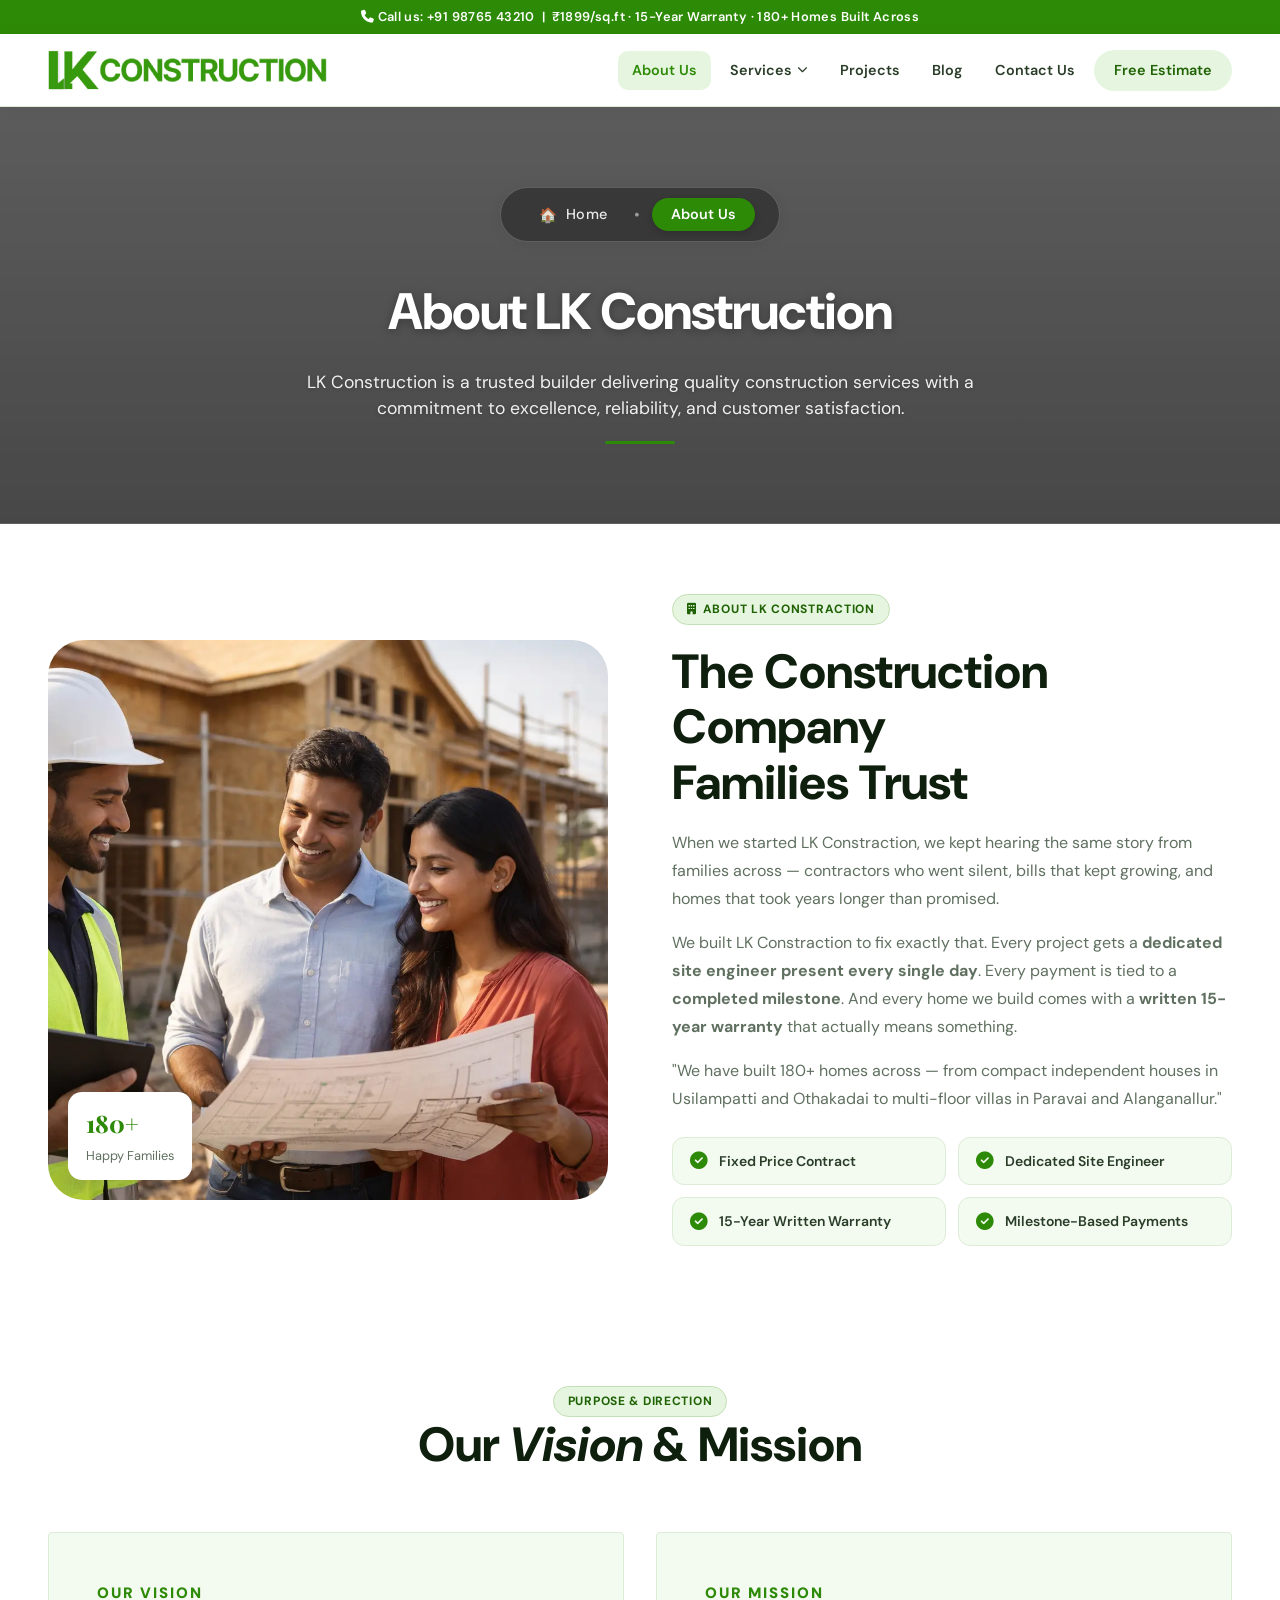
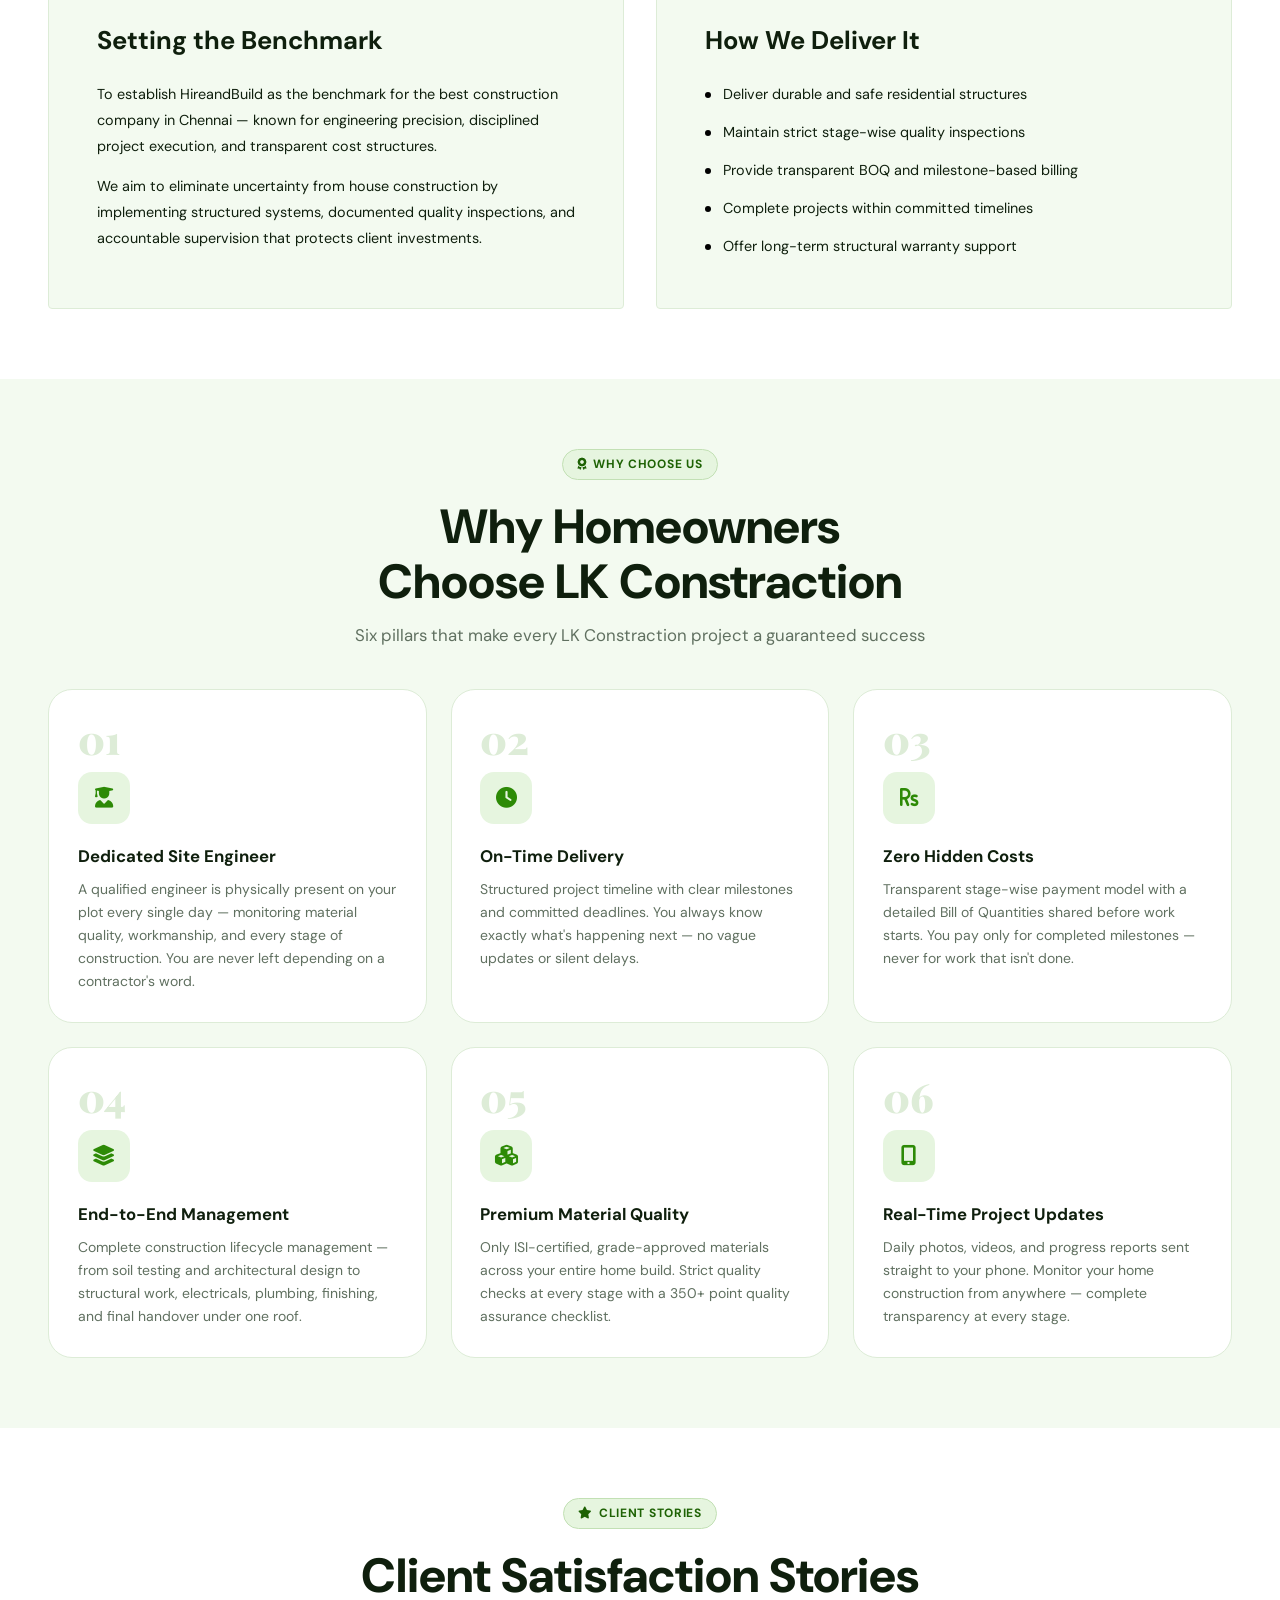
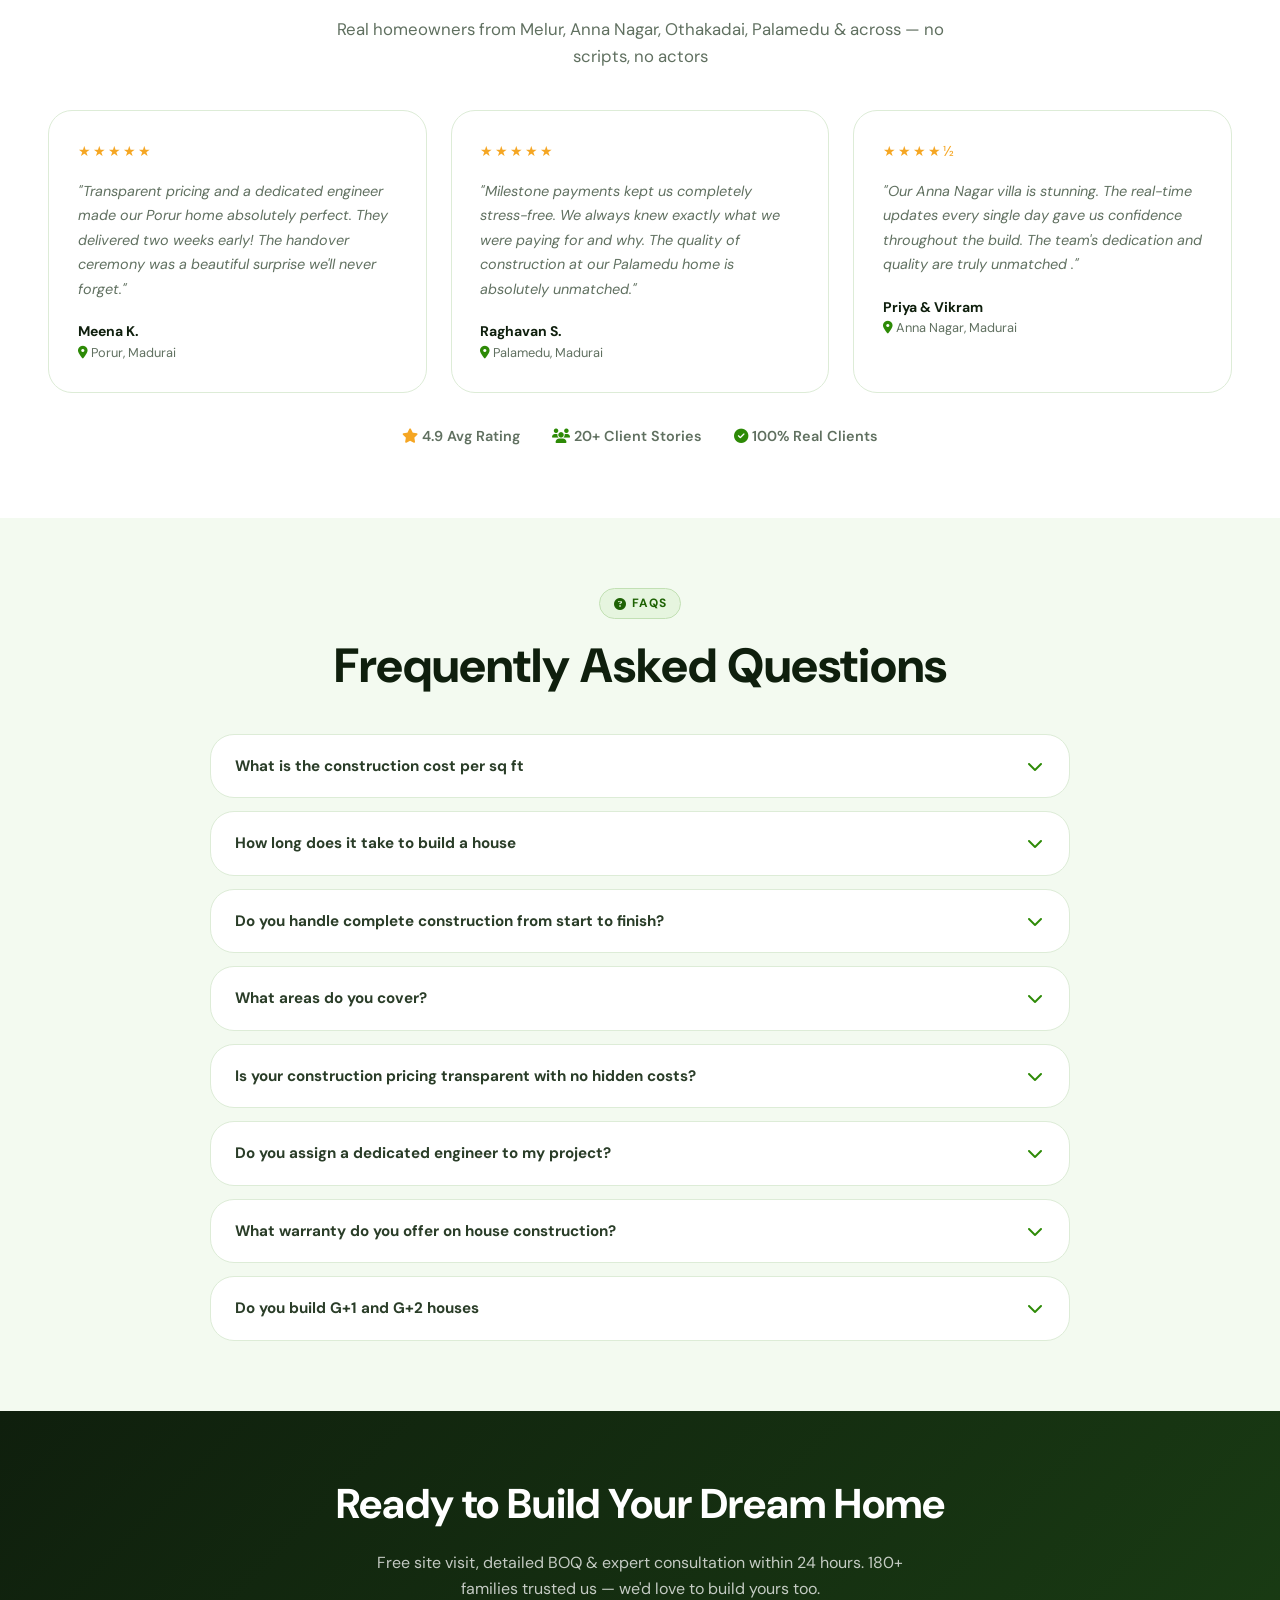
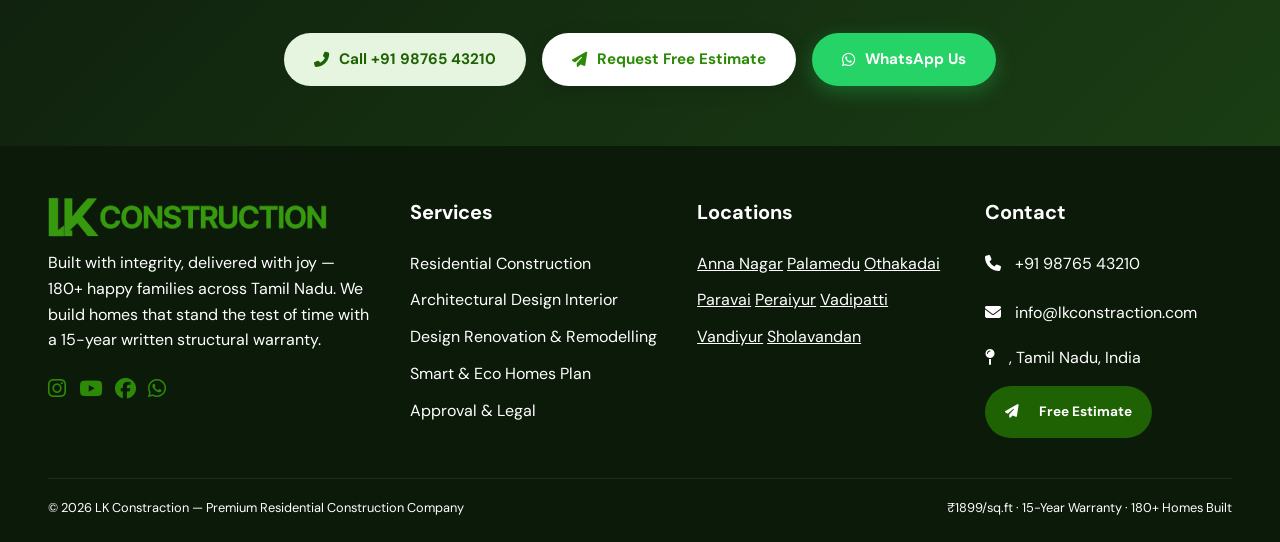
==== commit 65b0cbf7: "new file" ====
--- a/about.html
+++ b/about.html
@@ -1,1123 +1,419 @@
 <!DOCTYPE html>
-<html lang="zxx">
+<html lang="en">
 <head>
-    <!-- Meta -->
-    <meta charset="utf-8">
-    <meta http-equiv="X-UA-Compatible" content="IE=edge">
-    <meta name="viewport" content="width=device-width, initial-scale=1.0, maximum-scale=1">
-    <meta name="description" content="">
-    <meta name="keywords" content="">
-    <meta name="author" content="Awaiken">
-    <!-- Page Title -->
-    <title>LK Construction</title>
-    <!-- Favicon Icon -->
-    <link rel="shortcut icon" type="image/x-icon" href="images/favicon.png">
-    <!-- Google Fonts Css-->
-    <link rel="preconnect" href="https://fonts.googleapis.com">
-    <link rel="preconnect" href="https://fonts.gstatic.com" crossorigin>
-    <link href="https://fonts.googleapis.com/css2?family=DM+Sans:ital,opsz,wght@0,9..40,100..1000;1,9..40,100..1000&family=Space+Grotesk:wght@300..700&display=swap" rel="stylesheet">
-    <!-- Bootstrap Css -->
-    <link href="css/bootstrap.min.css" rel="stylesheet" media="screen">
-    <!-- SlickNav Css -->
-    <link href="css/slicknav.min.css" rel="stylesheet">
-    <!-- Swiper Css -->
-    <link rel="stylesheet" href="css/swiper-bundle.min.css">
-    <!-- Font Awesome Icon Css-->
-    <link href="css/all.min.css" rel="stylesheet" media="screen">
-    <!-- Animated Css -->
-    <link href="css/animate.css" rel="stylesheet">
-    <!-- Magnific Popup Core Css File -->
-    <link rel="stylesheet" href="css/magnific-popup.css">
-    <!-- Mouse Cursor Css File -->
-    <link rel="stylesheet" href="css/mousecursor.css">
-    <!-- Main Custom Css -->
-    <link href="css/custom.css" rel="stylesheet" media="screen">
+<meta charset="UTF-8">
+<meta name="viewport" content="width=device-width, initial-scale=1.0, viewport-fit=cover">
+<title>LK Constraction | Best Construction Company  – ₹1899/sq.ft</title>
+
+<!-- Google Fonts -->
+<link rel="preconnect" href="https://fonts.googleapis.com">
+<link href="https://fonts.googleapis.com/css2?family=Playfair+Display:wght@700;800;900&family=DM+Sans:wght@300;400;500;600;700&display=swap" rel="stylesheet">
+
+<!-- Font Awesome Icons -->
+<link rel="stylesheet" href="https://cdnjs.cloudflare.com/ajax/libs/font-awesome/6.5.0/css/all.min.css">
+
+<!-- Site Stylesheet -->
+<link rel="stylesheet" href="assets/css/style.css">
 </head>
 <body>
 
-    <!-- Preloader Start -->
-    <div class="preloader">
-        <div class="loading-container">
-            <div class="loading"></div>
-            <div id="loading-icon"><img src="images/loader.svg" alt=""></div>
-        </div>
-    </div>
-    <!-- Preloader End -->
-
-     <!-- Header Start -->
-    <header class="main-header">
-        <div class="header-sticky">
-            <nav class="navbar navbar-expand-lg">
-                <div class="container">
-                    <!-- Logo Start -->
-                    <a class="navbar-brand" href="./">
-                        <img src="images/logo.png" alt="Logo">
-                    </a>
-                    <!-- Logo End -->
-
-                    <!-- Main Menu Start -->
-                    <div class="collapse navbar-collapse main-menu">
-                        <div class="nav-menu-wrapper">
-                            <ul class="navbar-nav mr-auto" id="menu">
-                                <li class="nav-item "><a class="nav-link" href="./">Home</a> </li>                                
-                                <li class="nav-item"><a class="nav-link" href="#">About Us</a>
-                                <li class="nav-item"><a class="nav-link" href="#">Blog</a></li>
-                                <li class="nav-item submenu"><a class="nav-link" href="#">Services</a>
-                    <ul>                                        
-                        <li class="nav-item"><a class="nav-link" href="#">Residential Construction</a></li>
-                        <li class="nav-item"><a class="nav-link" href="#">Commercial Construction</a></li>
-                        <li class="nav-item"><a class="nav-link" href="#">Renovation & Remodeling</a></li>
-                        <li class="nav-item"><a class="nav-link" href="#">Interior & Exterior Design</a></li>
-                        <li class="nav-item"><a class="nav-link" href="#">Project Management</a></li>
-                    </ul>
-                </li>
-                                <li class="nav-item"><a class="nav-link" href="#">Contact Us</a></li>
-                            </ul>
-                        </div>
-                        
-                        <!-- Header Btn Start -->
-                        <div class="header-btn">
-                            <a href="#" class="btn-default btn-highlighted">Contact Us</a>
-                        </div>
-                        <!-- Header Btn End -->
-                    </div>
-                    <!-- Main Menu End -->
-                    <div class="navbar-toggle"></div>
-                </div>
-            </nav>
-            <div class="responsive-menu"></div>
-        </div>
-    </header>
-    <!-- Header End -->
-
-    <!-- Page Header Section Start -->
-    <div class="page-header parallaxie">
-        <div class="container">
-            <div class="row">
-                <div class="col-lg-12">
-                    <!-- Page Header Box Start -->
-                    <div class="page-header-box">
-                        <h1 class="text-anime-style-3" data-cursor="-opaque">About us</h1>
-                        <nav class="wow fadeInUp">
-                            <ol class="breadcrumb">
-                                <li class="breadcrumb-item"><a href="./">home</a></li>
-                                <li class="breadcrumb-item active" aria-current="page">About us</li>
-                            </ol>
-                        </nav>
-                    </div>
-                    <!-- Page Header Box End -->
-                </div>
+<!-- TOP BAR -->
+<div class="topbar">
+  <i class="fa fa-phone" aria-hidden="true"></i>
+ Call us: <a href="tel:+919876543210">+91 98765 43210</a> &nbsp;|&nbsp; ₹1899/sq.ft · 15-Year Warranty · 180+ Homes Built Across 
+</div>
+
+<!-- NAV -->
+<nav>
+  <div class="container">
+    <div class="nav-inner">
+      <a href="index.html" class="logo-wrap">
+        <!-- <div class="logo-icon"><i class="fas fa-hard-hat"></i></div>
+        <span class="logo-text">LK<span>Constraction</span></span> -->
+        <img src="assets/images/logo.png" alt="LK Constraction Logo" class="logo-img">
+        
+      </a>
+      <ul class="nav-menu">
+        <li><a href="about.html" class="nav-link active">About Us</a></li>
+        <li>
+          <button>Services <i class="fas fa-chevron-down" style="font-size:.65rem"></i></button>
+          <div class="dd-menu">
+            <div class="dd-grid">
+              <a href="#" class="dd-item">
+                <div class="dd-ico"><i class="fas fa-home"></i></div>
+                <div><span class="dd-title">Residential Construction</span><span class="dd-desc">Custom villas, G+1 &amp; G+2 homes </span></div>
+              </a>
+              <a href="#" class="dd-item">
+                <div class="dd-ico"><i class="fas fa-drafting-compass"></i></div>
+                <div><span class="dd-title">Architectural Design</span><span class="dd-desc">3D renders, floor plans &amp; vastu layouts</span></div>
+              </a>
+              <a href="#" class="dd-item">
+                <div class="dd-ico"><i class="fas fa-couch"></i></div>
+                <div><span class="dd-title">Interior Design</span><span class="dd-desc">Modular kitchen, wardrobes &amp; full interiors</span></div>
+              </a>
+              <a href="#" class="dd-item">
+                <div class="dd-ico"><i class="fas fa-tools"></i></div>
+                <div><span class="dd-title">Renovation &amp; Remodelling</span><span class="dd-desc">Extension, structural upgrades &amp; painting</span></div>
+              </a>
+              <a href="#" class="dd-item">
+                <div class="dd-ico"><i class="fas fa-solar-panel"></i></div>
+                <div><span class="dd-title">Smart &amp; Eco Homes</span><span class="dd-desc">Solar, rainwater harvesting &amp; green builds</span></div>
+              </a>
+              <a href="#" class="dd-item">
+                <div class="dd-ico"><i class="fas fa-file-contract"></i></div>
+                <div><span class="dd-title">Plan Approval &amp; Legal</span><span class="dd-desc">CMDA / DTCP approval &amp; documentation</span></div>
+              </a>
             </div>
-        </div>
-    </div>
-    <!-- Page Header Section End -->
-
-   <!-- About Us Section Start -->
-  <div class="about-us">
+            <div class="dd-foot">
+              <span>All services · Dedicated engineer · 15-yr warranty</span>
+              <a href="#">All services <i class="fas fa-arrow-right"></i></a>
+            </div>
+          </div>
+        </li>
+        <li><a href="projects.html">Projects</a></li>
+        <li><a href="#">Blog</a></li>
+        <li><a href="contact.html">Contact Us</a></li>
+        <li><a href="#" class="btn nav-cta">Free Estimate</a></li>
+      </ul>
+      <button class="hamburger" id="hamburger" aria-label="Open menu"><i class="fas fa-bars"></i></button>
+    </div>
+  </div>
+</nav>
+
+<!-- MOBILE OVERLAY + MENU -->
+<div class="mob-overlay" id="mobOverlay"></div>
+<div class="mob-menu" id="mobMenu">
+  <button class="mob-close" id="mobClose"><i class="fas fa-times"></i></button>
+  <a href="about.html"><i class="fas fa-info-circle" style="color:var(--green);width:20px"></i> About Us</a>
+  <button id="mobServToggle"><i class="fas fa-building" style="color:var(--green);width:20px"></i> Services <i class="fas fa-chevron-down" style="margin-left:auto;font-size:.7rem"></i></button>
+  <div class="mob-services" id="mobServList">
+    <a href="#"><i class="fas fa-home"></i> Residential Construction</a>
+    <a href="#"><i class="fas fa-drafting-compass"></i> Architectural Design</a>
+    <a href="#"><i class="fas fa-couch"></i> Interior Design</a>
+    <a href="#"><i class="fas fa-tools"></i> Renovation &amp; Remodelling</a>
+    <a href="#"><i class="fas fa-solar-panel"></i> Smart &amp; Eco Homes</a>
+    <a href="#"><i class="fas fa-file-contract"></i> Plan Approval &amp; Legal</a>
+  </div>
+  <a href="projects.html"><i class="fas fa-images" style="color:var(--green);width:20px"></i> Projects</a>
+  <a href="#"><i class="fas fa-blog" style="color:var(--green);width:20px"></i> Blog</a>
+  <a href="contact.html"><i class="fas fa-envelope" style="color:var(--green);width:20px"></i> Contact Us</a>
+  <a href="#" class="mob-cta"><i class="fas fa-paper-plane"></i> Get a Free Estimate</a>
+</div>
+
+<section class="lk">
+  <div class="lkc">
+        <nav class="lkms-nav" aria-label="Breadcrumb navigation">
+      <a href="index.html" class="lkms-link">
+        <span class="lkms-icon">🏠</span> Home
+      </a>
+      
+      <span class="lkms-sep">•</span>
+      <span class="lkms-current">About Us</span>
+    </nav>
+
+    <!-- centered heading & description (unchanged but all classes follow lk-*) -->
+    <h1 class="lk-heading">About LK Construction</h1>
+    <p class="lk-desc">
+      LK Construction is a trusted builder delivering quality construction services with a commitment to excellence, reliability, and customer satisfaction.
+    </p>
+    <div class="lk-accent"></div>
+  </div>
+</section>
+
+
+<!-- ABOUT -->
+<section id="about">
+  <div class="container">
+    <div class="about-grid">
+      <div class="about-img">
+        <img src="assets/images/Building-Contractors.webp" alt="About LK Constraction - Best Construction Company " class="about-photo">
+        <div class="about-img-inner">
+          <i class="fas fa-city"></i>
+          <p>Building  Dream Homes</p>
+        </div>
+        <div class="about-badge"><strong>180+</strong><span>Happy Families </span></div>
+      </div>
+      <div>
+        <div class="section-eyebrow"><span class="tag"><i class="fas fa-building"></i> About LK Constraction</span></div>
+        <h2 class="section-title">The Construction Company<br> Families Trust</h2>
+        <div class="about-text" style="margin-top:1.2rem">
+          <p>When we started LK Constraction, we kept hearing the same story from families across — contractors who went silent, bills that kept growing, and homes that took years longer than promised.</p>
+          <p>We built LK Constraction to fix exactly that. Every project gets a <strong>dedicated site engineer present every single day</strong>. Every payment is tied to a <strong>completed milestone</strong>. And every home we build comes with a <strong>written 15-year warranty</strong> that actually means something.</p>
+          <p>"We have built 180+ homes across — from compact independent houses in Usilampatti and Othakadai to multi-floor villas in Paravai and Alanganallur."</p>
+        </div>
+        <div class="about-pillars">
+          <div class="pillar"><i class="fas fa-check-circle"></i><span>Fixed Price Contract</span></div>
+          <div class="pillar"><i class="fas fa-check-circle"></i><span>Dedicated Site Engineer</span></div>
+          <div class="pillar"><i class="fas fa-check-circle"></i><span>15-Year Written Warranty</span></div>
+          <div class="pillar"><i class="fas fa-check-circle"></i><span>Milestone-Based Payments</span></div>
+        </div>
+        <!-- <div style="margin-top:1.5rem;display:flex;gap:.8rem;flex-wrap:wrap">
+          <a href="#estimate" class="btn btn-green"><i class="fas fa-paper-plane"></i> Start Free Consultation</a>
+          <a href="#projects" class="btn btn-outline"><i class="fas fa-arrow-right"></i> View Projects</a>
+        </div> -->
+      </div>
+    </div>
+  </div>
+</section>
+
+
+ <!-- ============ VISION & MISSION ============ -->
+  <section class="section" id="vision" style="background: var(--clr-bg);">
     <div class="container">
-        <div class="row">
-            <div class="col-xl-5">
-                <!-- About Us Image Box Start -->
-                <div class="about-us-image-box wow fadeInUp">
-                    <div class="about-us-image-box-1">
-                        <div class="about-us-image">
-                            <figure class="image-anime">
-                                <img src="images/about-us-image-1.jpg" alt="">
-                            </figure>
-                        </div>
-                    </div>
-                    
-                    <div class="about-us-image-box-2">
-                        <div class="about-us-image">
-                            <figure class="image-anime">
-                                <img src="images/about-us-image-2.jpg" alt="">
-                            </figure>
-                        </div>
-                    
-                        <!-- <div class="year-experience-circle">
-                            <img src="images/year-experience-circle-accent.svg" alt="">
-                        </div> -->
-                    </div>
-                </div>
-                <!-- About Us Image Box End -->
-            </div>
-            
-            <div class="col-xl-7">
-                <!-- About Us Content Start -->
-                <div class="about-us-content">
-                    <div class="section-title">
-                        <h3 class="wow fadeInUp">About Us</h3>
-                        <h2 class="text-anime-style-3" data-cursor="-opaque">Building the future with innovation, precision, and excellence</h2>
-                        <p class="wow fadeInUp" data-wow-delay="0.2s">
-                            We specialize in delivering high-quality construction solutions by combining innovative design, advanced engineering, and expert execution. Our focus is on creating sustainable, functional, and enduring structures that add long-term value.
-                        </p>
-                    </div>
-
-                    <div class="about-us-body wow fadeInUp" data-wow-delay="0.4s">
-                        <div class="about-body-item">
-                            <div class="icon-box">
-                                <img src="images/icon-about-item-1.svg" alt="">
-                            </div>
-                            <div class="about-body-item-content">
-                                <h3>Commitment to Quality</h3>
-                                <p>We maintain the highest standards of quality in every project, ensuring precision, durability, and exceptional workmanship at every stage.</p>
-                            </div>
-                        </div>
-
-                        <div class="about-body-item">
-                            <div class="icon-box">
-                                <img src="images/icon-about-item-2.svg" alt="">
-                            </div>
-                            <div class="about-body-item-content">
-                                <h3>Innovation & Expertise</h3>
-                                <p>Leveraging modern technologies and industry expertise, we deliver efficient, reliable, and forward-thinking construction solutions.</p>
-                            </div>
-                        </div>
-                    </div>
-
-                    <div class="about-us-footer wow fadeInUp" data-wow-delay="0.6s">
-                        <div class="about-us-footer-content">
-                            <div class="about-footer-content-list">
-                                <ul>
-                                    <li>We ensure timely completion with strict adherence to project schedules.</li>
-                                    <li>We design and build solutions that balance innovation with practicality.</li>
-                                    <li>Every project reflects our commitment to excellence, safety, and client satisfaction.</li>
-                                </ul>
-                            </div>
-                            
-                           
-                        </div>
-
-                        <div class="about-us-video-box">
-                            <div class="about-video-image">
-                                <figure class="image-anime">
-                                    <img src="images/about-intro-video-image.jpg" alt="">
-                                </figure>
-                            </div>
-                            
-                            <div class="video-play-button">
-                                <a href="https://www.youtube.com/watch?v=Y-x0efG1seA" class="popup-video" data-cursor-text="Play">
-                                    <i class="fa-solid fa-play"></i>
-                                </a>
-                            </div>
-                        </div>
-                    </div>
-                </div>
-                <!-- About Us Content End -->
-            </div>
-        </div>
-    </div>
+      <div style="text-align:center">
+        <span class="tag anim">Purpose &amp; Direction</span>
+        <h2 class="section-title anim anim-delay-1">
+          Our <em>Vision</em> &amp; Mission
+        </h2>
+      </div>
+
+      <div class="vision-grid">
+        <!-- Vision -->
+        <div class="vision-card anim anim-delay-2">
+          <div class="vision-card-label">Our Vision</div>
+          <h3>Setting the Benchmark</h3>
+          <p>
+            To establish HireandBuild as the benchmark for the best construction company in Chennai — known for engineering precision, disciplined project execution, and transparent cost structures.
+          </p>
+          <p style="margin-top:14px">
+            We aim to eliminate uncertainty from house construction by implementing structured systems, documented quality inspections, and accountable supervision that protects client investments.
+          </p>
+        </div>
+
+        <!-- Mission -->
+        <div class="vision-card anim anim-delay-3">
+          <div class="vision-card-label">Our Mission</div>
+          <h3>How We Deliver It</h3>
+          <ul class="mission-list">
+            <li>Deliver durable and safe residential structures</li>
+            <li>Maintain strict stage-wise quality inspections</li>
+            <li>Provide transparent BOQ and milestone-based billing</li>
+            <li>Complete projects within committed timelines</li>
+            <li>Offer long-term structural warranty support</li>
+          </ul>
+        </div>
+      </div>
+    </div>
+  </section>
+
+<!-- WHY CHOOSE US -->
+<section class="why-section" id="why">
+  <div class="container">
+    <div class="center section-eyebrow"><span class="tag"><i class="fas fa-award"></i> Why Choose Us</span></div>
+    <div class="center" style="margin-bottom:2.5rem">
+      <h2 class="section-title">Why  Homeowners<br>Choose LK Constraction</h2>
+      <p class="section-sub">Six pillars that make every LK Constraction project a guaranteed success</p>
+    </div>
+    <div class="why-grid">
+      <div class="why-card">
+        <div class="why-num">01</div>
+        <div class="why-ico"><i class="fas fa-user-graduate"></i></div>
+        <h3>Dedicated Site Engineer</h3>
+        <p>A qualified engineer is physically present on your plot every single day — monitoring material quality, workmanship, and every stage of construction. You are never left depending on a contractor's word.</p>
+      </div>
+      <div class="why-card">
+        <div class="why-num">02</div>
+        <div class="why-ico"><i class="fas fa-clock"></i></div>
+        <h3>On-Time Delivery</h3>
+        <p>Structured project timeline with clear milestones and committed deadlines. You always know exactly what's happening next — no vague updates or silent delays.</p>
+      </div>
+      <div class="why-card">
+        <div class="why-num">03</div>
+        <div class="why-ico"><i class="fas fa-rupee-sign"></i></div>
+        <h3>Zero Hidden Costs</h3>
+        <p>Transparent stage-wise payment model with a detailed Bill of Quantities shared before work starts. You pay only for completed milestones — never for work that isn't done.</p>
+      </div>
+      <div class="why-card">
+        <div class="why-num">04</div>
+        <div class="why-ico"><i class="fas fa-layer-group"></i></div>
+        <h3>End-to-End Management</h3>
+        <p>Complete construction lifecycle management — from soil testing and architectural design to structural work, electricals, plumbing, finishing, and final handover under one roof.</p>
+      </div>
+      <div class="why-card">
+        <div class="why-num">05</div>
+        <div class="why-ico"><i class="fas fa-cubes"></i></div>
+        <h3>Premium Material Quality</h3>
+        <p>Only ISI-certified, grade-approved materials across your entire home build. Strict quality checks at every stage with a 350+ point quality assurance checklist.</p>
+      </div>
+      <div class="why-card">
+        <div class="why-num">06</div>
+        <div class="why-ico"><i class="fas fa-mobile-alt"></i></div>
+        <h3>Real-Time Project Updates</h3>
+        <p>Daily photos, videos, and progress reports sent straight to your phone. Monitor your home construction from anywhere — complete transparency at every stage.</p>
+      </div>
+    </div>
+  </div>
+</section>
+
+
+
+
+
+
+<!-- TESTIMONIALS -->
+<section id="testimonials" style="background:white">
+  <div class="container">
+    <div class="center section-eyebrow"><span class="tag"><i class="fas fa-star"></i> Client Stories</span></div>
+    <div class="center" style="margin-bottom:2.5rem">
+      <h2 class="section-title">Client Satisfaction Stories</h2>
+      <p class="section-sub">Real homeowners from Melur, Anna Nagar, Othakadai, Palamedu &amp; across — no scripts, no actors</p>
+    </div>
+    <div class="testi-grid">
+      <div class="testi-card">
+        <div class="testi-stars">★★★★★</div>
+        <p class="testi-text">"Transparent pricing and a dedicated engineer made our Porur home absolutely perfect. They delivered two weeks early! The handover ceremony was a beautiful surprise we'll never forget."</p>
+        <div class="testi-author">Meena K.</div>
+        <div class="testi-loc"><i class="fas fa-map-marker-alt" style="color:var(--green)"></i> Porur, Madurai</div>
+      </div>
+      <div class="testi-card">
+        <div class="testi-stars">★★★★★</div>
+        <p class="testi-text">"Milestone payments kept us completely stress-free. We always knew exactly what we were paying for and why. The quality of construction at our Palamedu home is absolutely unmatched."</p>
+        <div class="testi-author">Raghavan S.</div>
+        <div class="testi-loc"><i class="fas fa-map-marker-alt" style="color:var(--green)"></i> Palamedu, Madurai</div>
+      </div>
+      <div class="testi-card">
+        <div class="testi-stars">★★★★½</div>
+        <p class="testi-text">"Our Anna Nagar villa is stunning. The real-time updates every single day gave us confidence throughout the build. The team's dedication and quality are truly unmatched ."</p>
+        <div class="testi-author">Priya &amp; Vikram</div>
+        <div class="testi-loc"><i class="fas fa-map-marker-alt" style="color:var(--green)"></i> Anna Nagar, Madurai</div>
+      </div>
+    </div>
+    <div style="display:flex;justify-content:center;gap:2rem;margin-top:2rem;flex-wrap:wrap;color:var(--muted);font-size:.9rem;font-weight:600">
+      <span><i class="fas fa-star" style="color:#f5a623"></i> 4.9 Avg Rating</span>
+      <span><i class="fas fa-users" style="color:var(--green)"></i> 20+ Client Stories</span>
+      <span><i class="fas fa-check-circle" style="color:var(--green)"></i> 100% Real Clients</span>
+    </div>
+  </div>
+</section>
+
+
+
+
+
+<!-- FAQ -->
+<section id="faq" style="background:var(--green-xl)">
+  <div class="container">
+    <div class="center section-eyebrow"><span class="tag"><i class="fas fa-question-circle"></i> FAQs</span></div>
+    <div class="center" style="margin-bottom:2.5rem">
+      <h2 class="section-title">Frequently Asked Questions</h2>
+    </div>
+    <div class="faq-list" id="faqList">
+      <div class="faq-item">
+        <div class="faq-q"><span>What is the construction cost per sq ft </span><i class="fas fa-chevron-down"></i></div>
+        <div class="faq-a"><p>LK Constraction offers house construction  starting at ₹1899/sq.ft. The final cost depends on your plot size, number of floors, and finish level. Contact us for a detailed BOQ and free estimate tailored to your requirements.</p></div>
+      </div>
+      <div class="faq-item">
+        <div class="faq-q"><span>How long does it take to build a house</span><i class="fas fa-chevron-down"></i></div>
+        <div class="faq-a"><p>A typical residential project takes 12 to 18 months. We provide a written project timeline before work begins with clear milestones so you always know exactly what happens next and when.</p></div>
+      </div>
+      <div class="faq-item">
+        <div class="faq-q"><span>Do you handle complete construction from start to finish?</span><i class="fas fa-chevron-down"></i></div>
+        <div class="faq-a"><p>Yes. We offer complete turnkey house construction covering soil testing, architectural design, structural work, electrical, plumbing, finishing, and final handover — all under one roof with a dedicated site engineer throughout.</p></div>
+      </div>
+      <div class="faq-item">
+        <div class="faq-q"><span>What areas  do you cover?</span><i class="fas fa-chevron-down"></i></div>
+        <div class="faq-a"><p>We serve all major localities across Tamil Nadu including Anna Nagar, Peraiyur, Chinna Anuppanadi, Paravai, Melur, Othakadai, Palamedu, Alanganallur, Vadipatti, Tirumangalam, Alwarpuram, and surrounding areas.</p></div>
+      </div>
+      <div class="faq-item">
+        <div class="faq-q"><span>Is your construction pricing transparent with no hidden costs?</span><i class="fas fa-chevron-down"></i></div>
+        <div class="faq-a"><p>Yes. We follow a milestone-based payment model with a detailed Bill of Quantities shared before work starts. You know exactly what you are paying for at every stage — no surprise charges, ever.</p></div>
+      </div>
+      <div class="faq-item">
+        <div class="faq-q"><span>Do you assign a dedicated engineer to my project?</span><i class="fas fa-chevron-down"></i></div>
+        <div class="faq-a"><p>Yes. Every LK Constraction project gets a qualified, full-time site engineer assigned from day one. Your engineer is physically present on your plot every single day — monitoring material quality, workmanship, and progress at every stage.</p></div>
+      </div>
+      <div class="faq-item">
+        <div class="faq-q"><span>What warranty do you offer on house construction?</span><i class="fas fa-chevron-down"></i></div>
+        <div class="faq-a"><p>LK Constraction provides a 15-year structural warranty on all residential construction projects. All warranty terms are documented in writing before the project begins — nothing is promised verbally.</p></div>
+      </div>
+      <div class="faq-item">
+        <div class="faq-q"><span>Do you build G+1 and G+2 houses </span><i class="fas fa-chevron-down"></i></div>
+        <div class="faq-a"><p>Yes. We build single-floor independent houses, G+1, and G+2 residential homes across Tamil Nadu. Each project is structurally designed after soil testing — foundation depth and column sizing are always engineered, never assumed.</p></div>
+      </div>
+    </div>
+  </div>
+</section>
+
+<!-- CTA BAND -->
+<div class="cta-band" id="contact">
+  <div class="container">
+    <h2>Ready to Build Your Dream Home<br></h2>
+    <p>Free site visit, detailed BOQ &amp; expert consultation within 24 hours. 180+ families trusted us — we'd love to build yours too.</p>
+    <div class="cta-btns">
+      <a href="tel:+919876543210" class="btn btn-green"><i class="fas fa-phone-alt"></i> Call +91 98765 43210</a>
+      <a href="#estimate" class="btn btn-white"><i class="fas fa-paper-plane"></i> Request Free Estimate</a>
+      <a href="#" class="btn btn-wa" id="waBtn"><i class="fab fa-whatsapp"></i> WhatsApp Us</a>
+    </div>
+  </div>
 </div>
-    <!-- About Us Section End -->
-
-   <!-- Our Approach Section Start -->
-<div class="our-approach dark-section parallaxie">
-    <div class="container">
-        <div class="row section-row">
-            <div class="col-lg-12">
-                <!-- Section Title Start -->
-                <div class="section-title section-title-center">
-                    <h3 class="wow fadeInUp">our approach</h3>
-                    <h2 class="text-anime-style-3" data-cursor="-opaque">LK Construction’s strategic approach to exceptional building projects</h2>
-                </div>
-                <!-- Section Title End -->
-            </div>
-        </div>
-
-        <div class="row">
-            <div class="col-xl-4 col-md-6">
-                <!-- Our Approach Item Start -->
-                <div class="approach-item box-1 wow fadeInUp">
-                    <div class="icon-box">
-                        <img src="images/approach-item-bg-1.svg" alt="">
-                    </div>
-                    <div class="approach-item-image">
-                        <figure>
-                            <img src="images/approach-item-image-1.jpg" alt="">
-                        </figure>
-                    </div>
-                    <div class="approach-item-content">
-                        <h3>Our Mission</h3>
-                        <p>At LK Construction, our mission is to deliver well-planned, durable, and visually impressive spaces while maintaining the highest standards of quality and trust.</p>
-                        <ul>
-                            <li>Deliver superior construction quality</li>
-                            <li>Maintain clear and transparent communication</li>
-                            <li>Adopt sustainable and eco-friendly practices</li>
-                        </ul>
-                    </div>
-                    <div class="approach-item-list">
-                        <ul>
-                            <li>Quality</li>
-                            <li>Sustainability</li>
-                        </ul>
-                    </div>
-                </div>
-                <!-- Our Approach Item End -->
-            </div>
-
-            <div class="col-xl-4 col-md-6">
-                <!-- Our Approach Item Start -->
-                <div class="approach-item box-2 wow fadeInUp" data-wow-delay="0.2s">
-                    <div class="icon-box">
-                        <img src="images/approach-item-bg-2.svg" alt="">
-                    </div>
-                    <div class="approach-item-image">
-                        <figure>
-                            <img src="images/approach-item-image-2.jpg" alt="">
-                        </figure>
-                    </div>
-                    <div class="approach-item-content">
-                        <h3>Our Vision</h3>
-                        <p>Our vision is to become a trusted leader in construction by setting benchmarks in innovation, quality, and customer satisfaction.</p>
-                        <ul>
-                            <li>Build long-term client relationships</li>
-                            <li>Lead with modern construction solutions</li>
-                            <li>Deliver projects that stand the test of time</li>
-                        </ul>
-                    </div>
-                    <div class="approach-item-list">
-                        <ul>
-                            <li>Innovation</li>
-                            <li>Excellence</li>
-                        </ul>
-                    </div>
-                </div>
-                <!-- Our Approach Item End -->
-            </div>
-
-            <div class="col-xl-4 col-md-6">
-                <!-- Our Approach Item Start -->
-                <div class="approach-item box-3 wow fadeInUp" data-wow-delay="0.4s">
-                    <div class="icon-box">
-                        <img src="images/approach-item-bg-3.svg" alt="">
-                    </div>
-                    <div class="approach-item-image">
-                        <figure>
-                            <img src="images/approach-item-image-3.jpg" alt="">
-                        </figure>
-                    </div>
-                    <div class="approach-item-content">
-                        <h3>Our Values</h3>
-                        <p>Our core values define our commitment to quality, integrity, and customer satisfaction in every project we undertake.</p>
-                        <ul>
-                            <li>Commitment to quality and excellence</li>
-                            <li>Honesty and integrity in all work</li>
-                            <li>Strong teamwork and client focus</li>
-                        </ul>
-                    </div>
-                    <div class="approach-item-list">
-                        <ul>
-                            <li>Integrity</li>
-                            <li>Teamwork</li>
-                        </ul>
-                    </div>
-                </div>
-                <!-- Our Approach Item End -->
-            </div>
-
-            <div class="col-lg-12">
-                <!-- Section Footer Text Start -->
-                <div class="section-footer-text wow fadeInUp" data-wow-delay="0.4s">
-                    <p>Let’s build something great together. <a href="contact.html">Get a Free Quote</a></p>
-                </div>
-                <!-- Section Footer Text End -->
-            </div>
-        </div>
-    </div>
+
+<!-- FOOTER -->
+<footer>
+  <div class="container">
+    <div class="foot-grid">
+      <div>
+        <div class="foot-logo"><img src="assets/images/logo.png" alt="LK Constraction Logo" class="logo-img"></div>
+        <p style="color: #fff;">Built with integrity, delivered with joy — 180+ happy families across Tamil Nadu. We build homes that stand the test of time with a 15-year written structural warranty.</p>
+        <div style="margin-top:1.2rem;display:flex;gap:.8rem;flex-wrap:wrap">
+          <a href="#" style="color:var(--green);font-size:1.3rem;text-decoration:none"><i class="fab fa-instagram"></i></a>
+          <a href="#" style="color:var(--green);font-size:1.3rem;text-decoration:none"><i class="fab fa-youtube"></i></a>
+          <a href="#" style="color:var(--green);font-size:1.3rem;text-decoration:none"><i class="fab fa-facebook"></i></a>
+          <a href="#" style="color:var(--green);font-size:1.3rem;text-decoration:none"><i class="fab fa-whatsapp"></i></a>
+        </div>
+      </div>
+      <div class="ser">
+        <h4>Services</h4>
+        <a href="#">Residential Construction</a>
+        <a href="#">Architectural Design</a>
+        <a href="#">Interior Design</a>
+        <a href="#">Renovation &amp; Remodelling</a>
+        <a href="#">Smart &amp; Eco Homes</a>
+        <a href="#">Plan Approval &amp; Legal</a>
+      </div>
+      <div class="loc"> 
+        <h4>Locations</h4>
+        <a href="#">Anna Nagar</a>
+        <a href="#">Palamedu</a>
+        <a href="#">Othakadai</a>
+        <a href="#">Paravai</a>
+        <a href="#">Peraiyur</a>
+        <a href="#">Vadipatti</a>
+        <a href="#">Vandiyur</a>
+        <a href="#">Sholavandan</a>
+      </div>
+      <div class="contact">
+        <h4>Contact</h4>
+        <p style="margin-bottom:.8rem"><i class="fa fa-phone" aria-hidden="true"></i>
+ <a href="tel:+919876543210" class="foot-contact" style="text-decoration:none">+91 98765 43210</a></p>
+        <p style="margin-bottom:.8rem"><i class="fa fa-envelope" aria-hidden="true"></i>
+ <a href="mailto:info@lkconstraction.com" class="foot-contact" style="text-decoration:none"> info@lkconstraction.com</a></p>
+        <p style="margin-bottom:1rem"><i class="fa fa-map-pin" aria-hidden="true"></i>
+ , Tamil Nadu, India</p>
+        <a href="#estimate" class="btn btn-greendr" style="font-size:.85rem;padding:10px 20px"><i class="fas fa-paper-plane"></i> Free Estimate</a>
+      </div>
+    </div>
+    <hr class="foot-divider">
+    <div class="foot-bottom">
+      <span>© 2026 LK Constraction — Premium Residential Construction Company </span>
+      <span>₹1899/sq.ft · 15-Year Warranty · 180+ Homes Built</span>
+    </div>
+  </div>
+</footer>
+
+<!-- STICKY CALL BTN -->
+<a href="tel:+919876543210" class="sticky-call"><i class="fas fa-phone-alt"></i> Call Now</a>
+
+<!-- MODAL -->
+<div class="modal" id="modal">
+  <div class="modal-box">
+    <div class="modal-ico"><i class="fas fa-check"></i></div>
+    <h3 id="modalTitle">Request Received!</h3>
+    <p id="modalMsg">Our team will call you within 24 hours.</p>
+    <button class="modal-close-btn" id="modalCloseBtn">Got it</button>
+  </div>
 </div>
-<!-- Our Approach Section End -->
-
-   
-
-    <!-- Watch Our Story Section Start -->
-    <div class="our-story dark-section parallaxie">
-        <div class="container">
-            <div class="row">
-                <div class="col-lg-12">
-                    <!-- Our Story Content Start -->
-                    <div class="our-story-content">
-                        <!-- Section Title Start -->
-                        <div class="section-title">
-                            <h3 class="wow fadeInUp">watch our story</h3>
-                            <h2 class="text-anime-style-3" data-cursor="-opaque">Scalable construction solutions tailored to your scope and budget</h2>
-                        </div>
-                        <!-- Section Title End -->
-
-                        <!-- Watch Video Circle Start -->
-                        <div class="watch-video-circle">
-                            <a href="https://www.youtube.com/watch?v=Y-x0efG1seA" class="popup-video" data-cursor-text="Play">
-                                <img src="images/watch-video-circle.svg" alt="">
-                            </a>
-                        </div>
-                        <!-- Watch Video Circle End -->
-                    </div>
-                    <!-- Our Story Content End -->
-                </div>
-            </div>
-        </div>
-    </div>
-    <!-- Watch Our Story Section End -->
-
-   <!-- Our Values Section Start -->
-<div class="our-values">
-    <div class="container">
-        <div class="row">
-            <div class="col-xl-5">
-                <!-- Values Image Box Start -->
-                <div class="values-image-box wow fadeInUp">
-                    <!-- Values Image Start -->
-                    <div class="values-image">
-                        <figure class="image-anime">
-                            <img src="images/our-values-image.jpg" alt="">
-                        </figure>
-                    </div>
-                    <!-- Values Image End -->
-
-                    <!-- Lest Together Circle Start -->
-                    <div class="lets-together-circle">
-                        <a href="#"><img src="images/lets-together-circle-accent.svg" alt=""></a>
-                    </div>
-                    <!-- Lest Together Circle End -->
-
-                    <!-- Values Counter Box Start -->
-                    <div class="value-counter-box">
-                        <div class="icon-box">
-                            <img src="images/icon-values-item-1.svg" alt="">
-                        </div>
-                        <div class="value-counter-box-content">
-                            <h2><span class="counter">450</span>+</h2>
-                            <p>Successful Projects Completed</p>
-                        </div>
-                    </div>
-                    <!-- Values Counter Box End -->
-                </div>
-                <!-- Values Image Box End -->
-            </div>
-
-            <div class="col-xl-7">
-                <!-- Our Values Content Start -->
-                <div class="our-values-content">
-                    <!-- Section Title Start -->
-                    <div class="section-title">
-                        <h3 class="wow fadeInUp">Our Core Values</h3>
-                        <h2 class="text-anime-style-3" data-cursor="-opaque">Building excellence through integrity, quality, and innovation</h2>
-                        <p class="wow fadeInUp" data-wow-delay="0.2s">At LK Construction, every project reflects our commitment to trust, durability, and forward-thinking design—ensuring we create not just structures, but lasting value for our clients.</p>
-                    </div>
-                    <!-- Section Title End -->
-
-                    <!-- Values SkillBar List Start -->
-                    <div class="values-skillbar-list">
-                        <!-- Skills Progress Bar Start -->
-                        <div class="skills-progress-bar">
-                            <!-- Skill Item Start -->
-                            <div class="skillbar" data-percent="95%">
-                                <div class="skill-data">
-                                    <div class="skill-title">Innovative Design</div>
-                                    <div class="skill-no">95%</div>
-                                </div>
-                                <div class="skill-progress">
-                                    <div class="count-bar"></div>
-                                </div>
-                            </div>
-                            <!-- Skill Item End -->
-                        </div>
-                        <!-- Skills Progress Bar End -->
-
-                        <!-- Skills Progress Bar Start -->
-                        <div class="skills-progress-bar">
-                            <!-- Skill Item Start -->
-                            <div class="skillbar" data-percent="90%">
-                                <div class="skill-data">
-                                    <div class="skill-title">Modern Construction Methods</div>
-                                    <div class="skill-no">90%</div>
-                                </div>
-                                <div class="skill-progress">
-                                    <div class="count-bar"></div>
-                                </div>
-                            </div>
-                            <!-- Skill Item End -->
-                        </div>
-                        <!-- Skills Progress Bar End -->
-                        
-                        <!-- Skills Progress Bar Start -->
-                        <div class="skills-progress-bar">
-                            <!-- Skill Item Start -->
-                            <div class="skillbar" data-percent="85%">
-                                <div class="skill-data">
-                                    <div class="skill-title">Architectural Excellence</div>
-                                    <div class="skill-no">85%</div>
-                                </div>
-                                <div class="skill-progress">
-                                    <div class="count-bar"></div>
-                                </div>
-                            </div>
-                            <!-- Skill Item End -->
-                        </div>
-                        <!-- Skills Progress Bar End -->
-                    </div>
-                    <!-- Values SkillBar List End -->
-
-                    <!-- Values Item Header Start -->
-                    <div class="values-content-footer wow fadeInUp" data-wow-delay="0.4s">
-                        <!-- Values Btn Start -->
-                        <div class="values-btn">
-                            <a href="#" class="btn-default">Get in Touch</a>
-                        </div>
-                        <!-- Values Btn End -->
-                         
-                        <!-- Values Item Author Start -->
-                        <div class="values-item-author">
-                            <!-- Values Author Image Start -->
-                            <div class="values-author-image">
-                                <figure class="image-anime">
-                                    <img src="images/author-6.jpg" alt="">
-                                </figure>
-                            </div>
-                            <!-- Values Author Image End -->
-
-                            <!-- Values Author Content Start -->
-                            <div class="values-author-content">
-                                <h3>LK Construction Team</h3>
-                                <p>Construction & Design Experts</p>
-                            </div>
-                            <!-- Values Author Content End -->
-                        </div>
-                        <!-- Values Item Author End -->
-                    </div>
-                    <!-- Values Item Header End -->
-                </div>
-                <!-- Our Values Content End -->
-            </div>
-        </div>
-    </div>
-</div>
-<!-- Our Values Section End -->
-
-    <!-- Our Team Section Start -->
-<div class="our-team dark-section parallaxie">
-    <div class="container">
-        <div class="row section-row">
-            <div class="col-lg-12">
-                <!-- Section Title Start -->
-                <div class="section-title section-title-center">
-                    <h3 class="wow fadeInUp">our team</h3>
-                    <h2 class="text-anime-style-3" data-cursor="-opaque">Affordable construction solutions with premium quality service </h2>
-                </div>
-                <!-- Section Title End -->
-            </div>
-        </div>
-
-        <div class="row">
-            <div class="col-xl-3 col-md-6">
-                <!-- Team Item Start -->
-                <div class="team-item wow fadeInUp">
-                    <div class="team-item-image">
-                        <a href="#" data-cursor-text="View">
-                            <figure>
-                                <img src="images/team-1.jpg" alt="">
-                            </figure>
-                        </a>
-                    </div>
-
-                    <div class="team-item-content">
-                        <h3><a href="#">Arun Kumar</a></h3>
-                        <p>Founder & Chief Executive Officer</p>
-                    </div>
-
-                    <div class="team-social-list">
-                        <ul>
-                            <li><a href="#"><i class="fa-brands fa-youtube"></i></a></li>
-                            <li><a href="#"><i class="fa-brands fa-instagram"></i></a></li>
-                            <li><a href="#"><i class="fa-brands fa-x-twitter"></i></a></li>
-                            <li><a href="#"><i class="fa-brands fa-facebook-f"></i></a></li>
-                        </ul>
-                    </div>
-                </div>
-            </div>
-
-            <div class="col-xl-3 col-md-6">
-                <div class="team-item wow fadeInUp" data-wow-delay="0.2s">
-                    <div class="team-item-image">
-                        <a href="#" data-cursor-text="View">
-                            <figure>
-                                <img src="images/team-2.jpg" alt="">
-                            </figure>
-                        </a>
-                    </div>
-
-                    <div class="team-item-content">
-                        <h3><a href="#">Vignesh Raj</a></h3>
-                        <p>Project Manager</p>
-                    </div>
-
-                    <div class="team-social-list">
-                        <ul>
-                            <li><a href="#"><i class="fa-brands fa-youtube"></i></a></li>
-                            <li><a href="#"><i class="fa-brands fa-instagram"></i></a></li>
-                            <li><a href="#"><i class="fa-brands fa-x-twitter"></i></a></li>
-                            <li><a href="#"><i class="fa-brands fa-facebook-f"></i></a></li>
-                        </ul>
-                    </div>
-                </div>
-            </div>
-
-            <div class="col-xl-3 col-md-6">
-                <div class="team-item wow fadeInUp" data-wow-delay="0.4s">
-                    <div class="team-item-image">
-                        <a href="#" data-cursor-text="View">
-                            <figure>
-                                <img src="images/team-3.jpg" alt="">
-                            </figure>
-                        </a>
-                    </div>
-
-                    <div class="team-item-content">
-                        <h3><a href="#">Priya Sharma</a></h3>
-                        <p>Construction Manager</p>
-                    </div>
-
-                    <div class="team-social-list">
-                        <ul>
-                            <li><a href="#"><i class="fa-brands fa-youtube"></i></a></li>
-                            <li><a href="#"><i class="fa-brands fa-instagram"></i></a></li>
-                            <li><a href="#"><i class="fa-brands fa-x-twitter"></i></a></li>
-                            <li><a href="#"><i class="fa-brands fa-facebook-f"></i></a></li>
-                        </ul>
-                    </div>
-                </div>
-            </div>
-
-            <div class="col-xl-3 col-md-6">
-                <div class="team-item wow fadeInUp" data-wow-delay="0.6s">
-                    <div class="team-item-image">
-                        <a href="#" data-cursor-text="View">
-                            <figure>
-                                <img src="images/team-4.jpg" alt="">
-                            </figure>
-                        </a>
-                    </div>
-
-                    <div class="team-item-content">
-                        <h3><a href="#">Karthik Subramanian</a></h3>
-                        <p>Contract Manager</p>
-                    </div>
-
-                    <div class="team-social-list">
-                        <ul>
-                            <li><a href="#"><i class="fa-brands fa-youtube"></i></a></li>
-                            <li><a href="#"><i class="fa-brands fa-instagram"></i></a></li>
-                            <li><a href="#"><i class="fa-brands fa-x-twitter"></i></a></li>
-                            <li><a href="#"><i class="fa-brands fa-facebook-f"></i></a></li>
-                        </ul>
-                    </div>
-                </div>
-            </div>
-
-            <div class="col-lg-12">
-                <div class="section-footer-text section-satisfy-img wow fadeInUp" data-wow-delay="0.4s">
-                    <div class="satisfy-client-images">
-                        <div class="satisfy-client-image">
-                            <figure class="image-anime">
-                                <img src="images/author-1.jpg" alt="">
-                            </figure>
-                        </div>
-                        <div class="satisfy-client-image add-more">
-                            <img src="images/icon-phone-primary.svg" alt="">
-                        </div>
-                    </div>
-                    <p>From vision to structure – <a href="#">LK Construction delivers quality, trust, and excellence across Tamil Nadu.</a></p>
-                </div>
-            </div>
-        </div>
-    </div>
-</div>
-<!-- Our Team Section End -->
-
-  <!-- What We Do Setion Start -->
-<div class="what-we-do">
-    <div class="container">
-        <div class="row align-items-end">
-            <div class="col-xl-7">
-                <!-- What We Do Content Start -->
-                <div class="what-we-do-content">
-                    <!-- Section Title Start -->
-                    <div class="section-title">
-                        <h3 class="wow fadeInUp">what we do</h3>
-                        <h2 class="text-anime-style-3" data-cursor="-opaque">Combining engineering precision with creative design to build lasting structures</h2>
-                        <p class="wow fadeInUp" data-wow-delay="0.2s">At LK Construction, we handle every phase of the construction process — from initial planning and design to final execution and finishing. Our expertise spans architecture, engineering, interiors, and on-site construction, ensuring seamless project delivery.</p>
-                    </div>
-                    <!-- Section Title End -->
-
-                    <!-- What We Do Iteam List Start -->
-                    <div class="what-we-do-item-list wow fadeInUp" data-wow-delay="0.4s">
-                        <!-- What We Do Item Start -->
-                        <div class="what-we-do-item">
-                            <div class="icon-box">
-                                <img src="images/icon-what-we-do-item-1.svg" alt="">
-                            </div>
-                            <div class="what-we-do-item-body">
-                                <h3>Structural Engineering</h3>
-                                <p>We design and build strong, durable structures that ensure safety, stability, and long-term performance.</p>
-                                <ul>
-                                    <li>Every detail is carefully engineered and quality-tested.</li>
-                                </ul>
-                            </div>
-                        </div>
-                        <!-- What We Do Item End -->
-
-                        <!-- What We Do Item Start -->
-                        <div class="what-we-do-item">
-                            <div class="icon-box">
-                                <img src="images/icon-what-we-do-item-2.svg" alt="">
-                            </div>
-                            <div class="what-we-do-item-body">
-                                <h3>Architectural Design</h3>
-                                <p>We create modern, functional designs that combine aesthetics with practicality for better living and working spaces.</p>
-                                <ul>
-                                    <li>Innovative concepts that are efficient, practical, and build-ready.</li>
-                                </ul>
-                            </div>
-                        </div>
-                        <!-- What We Do Item End -->
-                    </div> 
-                    <!-- What We Do Iteam List End -->
-
-                    <!-- What We Do Button Start -->
-                    <div class="what-we-do-btn wow fadeInUp" data-wow-delay="0.6s">
-                        <a href="contact.html" class="btn-default">Discuss Your Project</a>
-                    </div>
-                    <!-- What We Do Button End -->
-                </div>
-                <!-- What We Do Content End -->
-            </div>
-
-            <div class="col-xl-5">
-                <!-- What We Do Image Start -->
-                <div class="what-we-do-image wow fadeInUp" data-wow-delay="0.2s">
-                    <figure>
-                        <img src="images/what-we-do-image.png" alt="">
-                    </figure>
-                </div>
-                <!-- What We Do Image End -->
-            </div>
-        </div>
-
-        <div class="col-lg-12">
-            <!-- Section Footer Text Start -->
-            <div class="section-footer-text section-satisfy-img wow fadeInUp" data-wow-delay="0.4s">
-                <!-- Satisfy Client Images Start -->
-                <div class="satisfy-client-images">
-                    <div class="satisfy-client-image">
-                        <figure class="image-anime">
-                            <img src="images/author-1.jpg" alt="">
-                        </figure>
-                    </div>
-                    <div class="satisfy-client-image add-more">
-                        <img src="images/icon-phone-primary.svg" alt="">
-                    </div>
-                </div>
-                <!-- Satisfy Client Images End -->
-                <p>From concept to completion — <a href="contact.html">we deliver quality, innovation, and excellence in every project.</a></p>
-            </div>
-            <!-- Section Footer Text End -->
-        </div>
-    </div>
-</div>
-<!-- What We Do Setion End -->
-
-    <!-- Our Testimonial Section Start -->
-<div class="our-testimonials-silver">
-    <div class="container">
-        <div class="row">
-            <div class="col-xl-5">
-                <div class="testimonial-image-box-silver wow fadeInUp">
-                    <div class="testimonial-image-silver">
-                        <figure class="image-anime">
-                            <img src="images/testimonial-image-silver.jpg" alt="">
-                        </figure>
-                    </div>
-
-                    <div class="about-counter-box-silver">
-                        <div class="about-counter-silver">
-                            <h2><span class="counter">120</span>+</h2>
-                            <p>Happy Clients</p>
-                        </div>
-
-                        <div class="satisfy-client-images">
-                            <div class="satisfy-client-image">
-                                <figure class="image-anime">
-                                    <img src="images/author-1.jpg" alt="">
-                                </figure>
-                            </div>
-                            <div class="satisfy-client-image">
-                                <figure class="image-anime">
-                                    <img src="images/author-2.jpg" alt="">
-                                </figure>
-                            </div>
-                            <div class="satisfy-client-image">
-                                <figure class="image-anime">
-                                    <img src="images/author-3.jpg" alt="">
-                                </figure>
-                            </div>
-                            <div class="satisfy-client-image">
-                                <figure class="image-anime">
-                                    <img src="images/author-4.jpg" alt="">
-                                </figure>
-                            </div>
-                            <div class="satisfy-client-image">
-                                <figure class="image-anime">
-                                    <img src="images/author-5.jpg" alt="">
-                                </figure>
-                            </div>
-                        </div> 
-                    </div>
-                </div>
-            </div>
-
-            <div class="col-xl-7">
-                <div class="testimonial-content-box-silver">
-                    <div class="section-title">
-                        <h3 class="wow fadeInUp">Our Testimonials</h3>
-                        <h2 class="text-anime-style-3" data-cursor="-opaque">Trusted by our valued clients</h2>                           
-                        <p>At LK Construction, we focus on quality, transparency, and timely delivery. Our clients’ experiences reflect our commitment to excellence and long-term relationships.</p>
-                    </div>
-
-                    <div class="testimonial-slider-silver">
-                        <div class="swiper">
-                            <div class="swiper-wrapper" data-cursor-text="Drag">
-
-                                <div class="swiper-slide">
-                                    <div class="testimonial-item-silver">
-                                        <div class="testimonial-item-header-silver">
-                                            <div class="testimonial-item-rating">
-                                               <i class="fa fa-solid fa-star"></i>
-                                               <i class="fa fa-solid fa-star"></i>
-                                               <i class="fa fa-solid fa-star"></i>
-                                               <i class="fa fa-solid fa-star"></i>
-                                               <i class="fa fa-solid fa-star"></i>
-                                            </div>
-                                            <div class="testimonial-item-content-silver">
-                                                <p>“Choosing LK Construction for our home project was the best decision. The team was professional, transparent, and delivered exactly what we envisioned with excellent quality and finishing.”</p>
-                                            </div>
-                                        </div>
-
-                                        <div class="testimonial-item-author-silver">
-                                            <div class="testimonial-author-image-silver">
-                                                <figure class="image-anime">
-                                                    <img src="images/author-1.jpg" alt="">
-                                                </figure>
-                                            </div>
-                                            <div class="testimonial-author-content-silver">
-                                                <h3>Ramesh Kumar</h3>
-                                                <p>Homeowner</p>
-                                            </div>
-                                        </div>
-                                    </div>
-                                </div>
-
-                                <div class="swiper-slide">
-                                    <div class="testimonial-item-silver">
-                                        <div class="testimonial-item-header-silver">
-                                            <div class="testimonial-item-rating">
-                                               <i class="fa fa-solid fa-star"></i>
-                                               <i class="fa fa-solid fa-star"></i>
-                                               <i class="fa fa-solid fa-star"></i>
-                                               <i class="fa fa-solid fa-star"></i>
-                                               <i class="fa fa-solid fa-star"></i>
-                                            </div>
-                                            <div class="testimonial-item-content-silver">
-                                                <p>“We are highly satisfied with the timely completion and quality work. LK Construction maintained clear communication and ensured everything was handled professionally.”</p>
-                                            </div>
-                                        </div>
-
-                                        <div class="testimonial-item-author-silver">
-                                            <div class="testimonial-author-image-silver">
-                                                <figure class="image-anime">
-                                                    <img src="images/author-6.jpg" alt="">
-                                                </figure>
-                                            </div>
-                                            <div class="testimonial-author-content-silver">
-                                                <h3>Priya Narayanan</h3>
-                                                <p>Interior Designer</p>
-                                            </div>
-                                        </div>
-                                    </div>
-                                </div>
-
-                            </div>
-                            <div class="testimonial-btn-silver">
-                                <div class="testimonial-button-prev-silver"></div>
-                                <div class="testimonial-button-next-silver"></div>
-                            </div>
-                        </div>
-                    </div>
-                    
-                    <div class="testimonial-footer-content-silver wow fadeInUp" data-wow-delay="0.2s">
-                        <div class="section-footer-text section-footer-contact">
-                            <p><span><img src="images/icon-phone-primary.svg" alt=""></span>Build smarter, design better – <a href="tel:+919876543210">start your project with LK Construction</a></p>
-                        </div>
-
-                        <div class="testimonial-review-box-silver">
-                            <div class="icon-box">
-                                <img src="images/icon-testimonial-review-silver.svg" alt="">
-                            </div>
-                             <div class="testimonial-review-box-content-silver">
-                                <h3>4.9/5 
-                                    <span>
-                                        <i class="fa-solid fa-star"></i>
-                                        <i class="fa-solid fa-star"></i>
-                                        <i class="fa-solid fa-star"></i>
-                                        <i class="fa-solid fa-star"></i>
-                                        <i class="fa-solid fa-star"></i>
-                                    </span>
-                                </h3>
-                                <p>Based on 250+ client reviews</p>
-                            </div> 
-                        </div>
-                    </div>
-                </div>
-            </div>
-        </div>
-    </div>
-</div>
-<!-- Testimonial Section End -->
-
-   <!-- Our FAQs Section Start -->
-<div class="our-faqs">
-    <div class="container">
-        <div class="row">
-            <div class="col-xl-5">
-                <!-- Our FAQs Content Start -->
-                <div class="our-faqs-content">
-                    <!-- Faqs Title Box Start -->
-                    <div class="faqs-title-box">
-                        <!-- Section Title Start -->
-                        <div class="section-title">
-                            <h3 class="wow fadeInUp">Frequently Asked Questions</h3>
-                            <h2 class="text-anime-style-3" data-cursor="-opaque">Clear answers to guide your construction journey</h2>
-                            <p class="wow fadeInUp" data-wow-delay="0.2s">At LK Construction, we ensure transparency, quality, and reliability at every stage. Explore our FAQs to understand our process, pricing, and services across Tamil Nadu.</p>
-                        </div>
-                        <!-- Section Title End -->
-
-                        <!-- Our FAQs Button Start -->
-                        <div class="our-faqs-btn wow fadeInUp" data-wow-delay="0.4s">
-                            <a href="#" class="btn-default">View all FAQs</a>   
-                        </div>
-                        <!-- Our FAQs Button End -->
-                    </div>
-                    <!-- Faqs Title Box End -->
-
-                    <!-- Faq Contact Box Start -->
-                    <div class="faq-contact-box wow fadeInUp" data-wow-delay="0.6s">
-                        <div class="icon-box">
-                            <img src="images/icon-phone-primary.svg" alt="">
-                        </div>
-                        <div class="faq-contact-box-content">
-                            <h3>Call Us For Any Query</h3>
-                            <p><a href="tel:+919876543210">+91 98765 43210</a></p>
-                        </div>
-                    </div>
-                    <!-- Faq Contact Box End -->
-                </div>
-                <!-- Our FAQs Content End -->
-            </div>
-
-            <div class="col-xl-7">
-                <!-- FAQ Accordion Start -->
-                <div class="faq-accordion" id="accordion">
-
-                    <div class="accordion-item wow fadeInUp">
-                        <h2 class="accordion-header" id="heading1">
-                            <button class="accordion-button" type="button" data-bs-toggle="collapse" data-bs-target="#collapse1" aria-expanded="true">
-                                Q1. Do you provide both design and construction services?
-                            </button>
-                        </h2>
-                        <div id="collapse1" class="accordion-collapse collapse show" data-bs-parent="#accordion">
-                            <div class="accordion-body">
-                                <p>Yes, LK Construction offers complete design and build solutions, including planning, architecture, and full construction services for a seamless experience.</p>
-                            </div>
-                        </div>
-                    </div>
-
-                    <div class="accordion-item wow fadeInUp" data-wow-delay="0.2s">
-                        <h2 class="accordion-header" id="heading2">
-                            <button class="accordion-button collapsed" type="button" data-bs-toggle="collapse" data-bs-target="#collapse2">
-                                Q2. Can you work with my existing architect or designer?
-                            </button>
-                        </h2>
-                        <div id="collapse2" class="accordion-collapse collapse" data-bs-parent="#accordion">
-                            <div class="accordion-body">
-                                <p>Absolutely. We collaborate with your architect or designer to ensure smooth execution and bring your vision to reality.</p>
-                            </div>
-                        </div>
-                    </div>
-
-                    <div class="accordion-item wow fadeInUp" data-wow-delay="0.4s">
-                        <h2 class="accordion-header" id="heading3">
-                            <button class="accordion-button collapsed" type="button" data-bs-toggle="collapse" data-bs-target="#collapse3">
-                                Q3. How do you estimate the total project cost?
-                            </button>
-                        </h2>
-                        <div id="collapse3" class="accordion-collapse collapse" data-bs-parent="#accordion">
-                            <div class="accordion-body">
-                                <p>We provide transparent cost estimates based on project size, materials, design complexity, and timeline, ensuring no hidden charges.</p>
-                            </div>
-                        </div>
-                    </div>
-
-                    <div class="accordion-item wow fadeInUp" data-wow-delay="0.6s">
-                        <h2 class="accordion-header" id="heading4">
-                            <button class="accordion-button collapsed" type="button" data-bs-toggle="collapse" data-bs-target="#collapse4">
-                                Q4. What materials do you typically use for construction?
-                            </button>
-                        </h2>
-                        <div id="collapse4" class="accordion-collapse collapse" data-bs-parent="#accordion">
-                            <div class="accordion-body">
-                                <p>We use high-quality, durable materials that meet industry standards to ensure safety, strength, and long-term performance.</p>
-                            </div>
-                        </div>
-                    </div>
-                    
-                    <div class="accordion-item wow fadeInUp" data-wow-delay="0.8s">
-                        <h2 class="accordion-header" id="heading5">
-                            <button class="accordion-button collapsed" type="button" data-bs-toggle="collapse" data-bs-target="#collapse5">
-                                Q5. Do you handle renovation or remodeling projects?
-                            </button>
-                        </h2>
-                        <div id="collapse5" class="accordion-collapse collapse" data-bs-parent="#accordion">
-                            <div class="accordion-body">
-                                <p>Yes, we specialize in renovation and remodeling, upgrading existing spaces with modern designs and improved functionality.</p>
-                            </div>
-                        </div>
-                    </div>
-
-                </div>
-                <!-- FAQ Accordion End -->
-            </div>
-        </div>
-    </div>
-</div>
-<!-- Our FAQs Section End -->
-
-   
-   <!-- Main Footer Start -->
-<footer class="main-footer-gold dark-section">
-    <div class="container">
-        
-
-        <div class="row">
-            <div class="col-xl-4">
-                <!-- About Footer Start -->
-                <div class="about-footer-gold">
-                    <div class="footer-logo-gold">
-                        <img src="images/footer-logo.png" alt="">
-                    </div>
-
-                    <div class="about-footer-content-gold">
-                        <p>LK Construction builds with intention — combining architectural vision, engineering rigor, and skilled craftsmanship to deliver spaces that endure and inspire for generations.</p>
-                    </div>
-                </div>
-                <!-- About Footer End -->
-            </div>
-
-            <div class="col-xl-8">
-                <!-- Footer Links Box Start -->
-                <div class="footer-links-box-gold">
-
-                    <!-- Quick Links -->
-                    <div class="footer-links-gold">
-                        <h3>Quick Links</h3>
-                        <ul>
-                            <li><a href="index.html">Home</a></li>
-                            <li><a href="#">About Us</a></li>
-                            <li><a href="#">Services</a></li>
-                            <li><a href="#">Projects</a></li>
-                            <li><a href="#">Contact Us</a></li>
-                        </ul>
-                    </div>
-
-                    <!-- Services -->
-                    <div class="footer-links-gold">
-                        <h3>Our Services</h3>
-                        <ul>
-                            <li><a href="#">Architectural Design</a></li>
-                            <li><a href="#">Residential Builds</a></li>
-                            <li><a href="#">Interior Fit-Outs</a></li>
-                            <li><a href="#">Structural Engineering</a></li>
-                            <li><a href="#">Commercial Construction</a></li>
-                        </ul>
-                    </div>
-
-                    <!-- Contact & Social -->
-                    <div class="footer-links-gold adre">
-                        <h3>Get In Touch</h3>
-                        <p>Have a project in mind? Reach out — we'd love to hear about it and explore how we can help.</p>
-
-                        <ul class="footer-contact-info adre">
-                            <li><img src="images/icon-phone-white.svg" alt=""><a href="tel:123456789">+91 98765 43210</a></li>
-                            <li><img src="images/icon-mail-white.svg" alt=""><a href="mailto:info@lkconstruction">info@lkconstruction</a></li>
-                        </ul>
-
-                        <div class="footer-social-links-gold adre">
-                            <ul>
-                                <li><a href="#"><i class="fa-brands fa-youtube"></i></a></li>
-                                <li><a href="#"><i class="fa-brands fa-x-twitter"></i></a></li>
-                                <li><a href="#"><i class="fa-brands fa-facebook-f"></i></a></li>
-                                <li><a href="#"><i class="fa-brands fa-instagram"></i></a></li>
-                            </ul>
-                        </div>
-                    </div>
-
-                </div>
-                <!-- Footer Links Box End -->
-            </div>
-
-            <div class="col-lg-12">
-                <!-- Footer Copyright Start -->
-                <div class="footer-copyright-gold">
-                    <div class="footer-copyright-text-gold">
-                        <p>Copyright © 2026 All Rights Reserved.</p>
-                    </div>
-                </div>
-                <!-- Footer Copyright End -->
-            </div>
-        </div>
-    </div>
-</footer>
-<!-- Main Footer End -->
-
-    <!-- Jquery Library File -->
-    <script src="js/jquery-3.7.1.min.js"></script>
-    <!-- Bootstrap js file -->
-    <script src="js/bootstrap.min.js"></script>
-    <!-- Validator js file -->
-    <script src="js/validator.min.js"></script>
-    <!-- SlickNav js file -->
-    <script src="js/jquery.slicknav.js"></script>
-    <!-- Swiper js file -->
-    <script src="js/swiper-bundle.min.js"></script>
-    <!-- Counter js file -->
-    <script src="js/jquery.waypoints.min.js"></script>
-    <script src="js/jquery.counterup.min.js"></script>
-    <!-- Isotop js file -->
-    <script src="js/isotope.min.js"></script>
-    <!-- Magnific js file -->
-    <script src="js/jquery.magnific-popup.min.js"></script>
-    <!-- SmoothScroll -->
-    <script src="js/SmoothScroll.js"></script>
-    <!-- Parallax js -->
-    <script src="js/parallaxie.js"></script>
-    <!-- MagicCursor js file -->
-    <script src="js/gsap.min.js"></script>
-    <script src="js/magiccursor.js"></script>
-    <!-- Text Effect js file -->
-    <script src="js/SplitText.min.js"></script>
-    <script src="js/ScrollTrigger.min.js"></script>
-    <!-- YTPlayer js File -->
-    <script src="js/jquery.mb.YTPlayer.min.js"></script>
-    <!-- Wow js file -->
-    <script src="js/wow.min.js"></script>
-    <!-- Main Custom js file -->
-    <script src="js/function.js"></script>
+
+<!-- Site Scripts -->
+<script src="assets/js/main.js"></script>
 </body>
-</html>+</html>
--- a/assets/css/style.css
+++ b/assets/css/style.css
@@ -0,0 +1,572 @@
+/* ── GOOGLE FONTS (loaded via index.html <link>) ── */
+
+/* ── CSS VARIABLES ── */
+:root{
+  --green:#2d8a06;
+  --green-d:#1e6204;
+  --green-l:#e6f5df;
+  --green-xl:#f3faf0;
+  --ink:#0f1f0d;
+  --ink2:#2a3d28;
+  --muted:#607060;
+  --border:#ddecd7;
+  --white:#fff;
+  --radius:16px;
+  --radius-lg:24px;
+  --radius-xl:36px;
+}
+/* ============================================
+   VISION & MISSION
+   ============================================ */
+.vision-grid {
+  display: grid;
+  grid-template-columns: 1fr 1fr;
+  gap: 32px;
+  margin-top: 60px;
+}
+.vision-card {
+      background: #f3faf0;;
+  border: 1px solid #ddecd7;
+  border-radius: 4px;
+  padding: 48px;
+  position: relative;
+  overflow: hidden;
+  transition: var(--transition);
+}
+.vision-card:hover { border-color: #ddecd7; transform: translateY(-4px); }
+.vision-card::before {
+  content: '';
+  position: absolute;
+  top: 0; left: 0;
+  width: 4px; height: 100%;
+  background: #37990d;
+  opacity: 0;
+  transition: var(--transition);
+}
+.vision-card:hover::before { opacity: 1; }
+.vision-card-label {
+  font-family:'DM Sans',sans-serif;
+      font-weight: 900;
+  font-size: 15px;
+  letter-spacing: 2px;
+  text-transform: uppercase;
+  color: #2d8a06;
+  margin-bottom: 16px;
+}
+.vision-card h3 {
+  font-family: var(--ff-display);
+  font-size: 1.6rem;
+  font-weight: 700;
+  margin-bottom: 20px;
+}
+.vision-card p,
+.vision-card li {
+  color: var(--clr-muted);
+  font-size: 0.9rem;
+  line-height: 1.8;
+}
+.mission-list { display: flex; flex-direction: column; gap: 12px; }
+.mission-list li {
+  display: flex;
+  align-items: center;
+  gap: 12px;
+}
+.mission-list li::before {
+  content: '';
+  flex-shrink: 0;
+  width: 6px; height: 6px;
+  border-radius: 50%;
+  background: #000000;
+}
+
+.nav-link.active {
+    
+    font-weight: 600;
+    
+    background: var(--green-l);
+}
+
+/* ----- breadcrumb start main wrapper (lk) background image section ----- */
+    .lk {
+      position: relative;
+      background-image: linear-gradient(rgba(0, 0, 0, 0.55), rgba(0, 0, 0, 0.65)), url('https://images.unsplash.com/photo-1600585154340-be6161a56a0c?ixlib=rb-4.0.3&auto=format&fit=crop&w=2070&q=80');
+      background-size: cover;
+      background-position: center 30%;
+      background-repeat: no-repeat;
+      padding: 5rem 2rem;
+      isolation: isolate;
+    }
+
+    /* overlay effect */
+    .lk::before {
+      content: '';
+      position: absolute;
+      inset: 0;
+      background: rgba(0, 0, 0, 0.2);
+      z-index: 0;
+    }
+
+    /* inner container (lkc) - centers everything */
+    .lkc {
+      position: relative;
+      z-index: 2;
+      max-width: 1280px;
+      margin: 0 auto;
+      text-align: center;
+    }
+
+    /* ----- NEW NAVIGATION STYLES (changed nav structure, all lkms-* classes) ----- */
+    .lkms-nav {
+      display: flex;
+      flex-wrap: wrap;
+      justify-content: center;
+      align-items: center;
+      gap: 0.75rem;
+      margin-bottom: 1.8rem;
+      background: rgba(0, 0, 0, 0.35);
+      backdrop-filter: blur(8px);
+      padding: 0.6rem 1.5rem;
+      border-radius: 60px;
+      width: fit-content;
+      margin-left: auto;
+      margin-right: auto;
+      border: 1px solid rgba(255, 255, 255, 0.2);
+      transition: all 0.2s;
+    }
+
+    /* nav links */
+    .lkms-link {
+      color: rgba(255, 255, 255, 0.9);
+      text-decoration: none;
+      font-weight: 500;
+      font-size: 0.9rem;
+      padding: 0.3rem 0.9rem;
+      border-radius: 30px;
+      transition: all 0.2s ease;
+      letter-spacing: 0.3px;
+    }
+
+    .lkms-link:hover {
+      background: #2d8a06;
+      color: white;
+      text-decoration: none;
+    }
+
+    /* separator inside nav */
+    .lkms-sep {
+      color: rgba(255, 255, 255, 0.5);
+      font-weight: 400;
+      font-size: 1rem;
+    }
+
+    /* current page indicator (different style) */
+    .lkms-current {
+      background: #2d8a06;
+      color: white;
+      padding: 0.3rem 1.2rem;
+      border-radius: 40px;
+      font-weight: 600;
+      font-size: 0.9rem;
+      box-shadow: 0 2px 8px rgba(0, 0, 0, 0.2);
+    }
+
+    /* optional home icon inside first link */
+    .lkms-icon {
+      display: inline-block;
+      margin-right: 4px;
+      vertical-align: middle;
+    }
+
+    /* main heading (lk-heading) */
+    .lk-heading {
+      font-size: 3.2rem;
+      font-weight: 800;
+      color: white;
+      letter-spacing: -0.02em;
+      margin-bottom: 1rem;
+      text-shadow: 0 2px 10px rgba(0, 0, 0, 0.3);
+    }
+
+    /* description text (lk-desc) */
+    .lk-desc {
+      font-size: 1.1rem;
+      color: rgba(255, 255, 255, 0.92);
+      max-width: 680px;
+      margin: 0 auto;
+      line-height: 1.5;
+      font-weight: 400;
+      text-shadow: 0 1px 4px rgba(0, 0, 0, 0.2);
+    }
+
+    /* accent line (lk-accent) */
+    .lk-accent {
+      width: 70px;
+      height: 3px;
+      background: #2d8a06;
+      margin: 1.2rem auto 0;
+      border-radius: 4px;
+    }
+        /* responsive */
+    @media (max-width: 640px) {
+      .lk {
+        padding: 3rem 1rem;
+      }
+      .lk-heading {
+        font-size: 2rem;
+      }
+      .lkms-nav {
+        padding: 0.4rem 1rem;
+        gap: 0.4rem;
+      }
+      .lkms-link {
+        font-size: 0.75rem;
+        padding: 0.2rem 0.6rem;
+      }
+      .lkms-current {
+        padding: 0.2rem 0.9rem;
+        font-size: 0.75rem;
+      }
+      .lk-desc {
+        font-size: 0.95rem;
+      }
+    }
+
+    /* entrance animation */
+    .lkc {
+      animation: lkFadeUp 0.6s ease-out;
+    }
+
+    @keyframes lkFadeUp {
+      from {
+        opacity: 0;
+        transform: translateY(20px);
+      }
+      to {
+        opacity: 1;
+        transform: translateY(0);
+      }
+    }
+/* ── breadcrumb end  ── */
+/* ── RESET ── */
+*{margin:0;padding:0;box-sizing:border-box}
+html{scroll-behavior:smooth}
+body{font-family:'DM Sans',sans-serif;background:#fff;color:var(--ink);overflow-x:hidden;line-height:1.6}
+
+/* ── UTILS ── */
+.container{max-width:1240px;margin:0 auto;padding:0 28px}
+.tag{display:inline-flex;align-items:center;gap:6px;background:var(--green-l);color:var(--green-d);font-size:.75rem;font-weight:700;letter-spacing:.06em;text-transform:uppercase;padding:5px 14px;border-radius:30px;border:1px solid #c2e0b4}
+.section-eyebrow{margin-bottom:1.2rem}
+.section-title{font-size:clamp(2rem,4vw,3rem);font-weight:800;line-height:1.15;color:var(--ink)}
+.section-sub{font-size:1.05rem;color:var(--muted);max-width:640px;margin:.8rem auto 0}
+.center{text-align:center}
+
+/* ── BUTTONS ── */
+.btn-greendr{background:#1e6204;color:#fff;padding:14px 30px;border-radius:50px;}
+.btn{display:inline-flex;align-items:center;gap:10px;font-family:'DM Sans',sans-serif;font-weight:700;font-size:.95rem;border:none;cursor:pointer;transition:.22s;text-decoration:none;white-space:nowrap}
+.btn-green{background:#e6f5df;color:#1e6204;padding:14px 30px;border-radius:50px;}
+.btn-green:hover{background:var(--green-d);transform:translateY(-2px);box-shadow:0 10px 28px rgba(45,138,6,.35);color:#fff}
+.btn-outline{background:transparent;color:#fff;border:2px solid #e6f5df;padding:12px 26px;border-radius:50px}
+.btn-outline:hover{background:var(--green);color:#fff}
+.btn-white{background:#fff;color:var(--green);padding:14px 30px;border-radius:50px;box-shadow:0 4px 18px rgba(0,0,0,.12)}
+.btn-white:hover{background:var(--green-l)}
+.btn-wa{background:#25D366;color:#fff;padding:14px 30px;border-radius:50px;box-shadow:0 6px 20px rgba(37,211,102,.3)}
+.btn-wa:hover{background:#1ebe5a;transform:translateY(-2px)}
+
+/* ── TOP BAR ── */
+.topbar{background:var(--green);color:#fff;font-size:.8rem;font-weight:600;padding:7px 0;text-align:center;letter-spacing:.03em}
+.topbar a{color:#fff;text-decoration:none}
+
+/* ── NAV ── */
+nav{position:sticky;top:0;z-index:900;background:#fff;border-bottom:1px solid var(--border);box-shadow:0 2px 16px rgba(0,0,0,.06)}
+.nav-inner{display:flex;align-items:center;justify-content:space-between;height:72px;gap:1rem}
+.logo-wrap{display:flex;align-items:center;gap:10px;text-decoration:none}
+.logo-icon{width:42px;height:42px;background:var(--green);border-radius:12px;display:flex;align-items:center;justify-content:center}
+.logo-icon i{color:#fff;font-size:1.2rem}
+.logo-text{font-family:'Playfair Display',serif;font-size:1.5rem;font-weight:900;color:var(--ink);letter-spacing:-.5px}
+.logo-text span{color:var(--green)}
+.nav-menu{display:flex;align-items:center;gap:.3rem;list-style:none}
+.nav-menu>li{position:relative}
+.nav-menu>li>a,.nav-menu>li>button{display:flex;align-items:center;gap:5px;padding:8px 14px;font-family:'DM Sans',sans-serif;font-size:.9rem;font-weight:600;color:var(--ink2);background:none;border:none;cursor:pointer;border-radius:10px;transition:.18s;text-decoration:none;white-space:nowrap}
+.nav-menu>li>a:hover,.nav-menu>li>button:hover{background:var(--green-l);color:var(--green)}
+.nav-menu>li>a.active{color:var(--green)}
+.nav-cta{ background: #e6f5df !important;color: #1e6204 !important;border-radius:50px!important;padding:9px 20px!important}
+.nav-cta:hover{background:var(--green-d)!important;color: #fff !important;}
+
+/* ── DROPDOWN ── */
+.dd-menu{position:absolute;top:calc(100% + 10px);left:50%;transform:translateX(-50%);background:#fff;border:1px solid var(--border);border-radius:var(--radius-lg);box-shadow:0 20px 50px rgba(0,0,0,.12);padding:1rem;min-width:580px;opacity:0;visibility:hidden;transition:.2s;pointer-events:none}
+.dd-menu::before{content:'';position:absolute;top:-7px;left:50%;transform:translateX(-50%);border-left:7px solid transparent;border-right:7px solid transparent;border-bottom:7px solid var(--border)}
+.dd-menu::after{content:'';position:absolute;top:-6px;left:50%;transform:translateX(-50%);border-left:7px solid transparent;border-right:7px solid transparent;border-bottom:7px solid #fff}
+.nav-menu>li:hover .dd-menu,.nav-menu>li.open .dd-menu{opacity:1;visibility:visible;pointer-events:auto}
+.dd-grid{display:grid;grid-template-columns:1fr 1fr;gap:6px}
+.dd-item{display:flex;align-items:flex-start;gap:12px;padding:12px 14px;border-radius:12px;text-decoration:none;transition:.18s;color:inherit}
+.dd-item:hover{background:var(--green-xl)}
+.dd-ico{width:40px;height:40px;min-width:40px;background:var(--green-l);border-radius:10px;display:flex;align-items:center;justify-content:center;color:var(--green);font-size:1rem}
+.dd-title{font-weight:700;font-size:.875rem;color:var(--ink);display:block}
+.dd-desc{font-size:.775rem;color:var(--muted);margin-top:2px;display:block}
+.dd-foot{margin-top:8px;padding-top:8px;border-top:1px solid var(--border);display:flex;justify-content:space-between;align-items:center}
+.dd-foot span{font-size:.78rem;color:var(--muted)}
+.dd-foot a{font-size:.82rem;font-weight:700;color:var(--green);text-decoration:none;display:flex;align-items:center;gap:5px}
+
+/* ── MOBILE MENU ── */
+.hamburger{display:none;background:none;border:none;cursor:pointer;padding:6px;color:var(--ink);font-size:1.5rem}
+.mob-overlay{display:none;position:fixed;inset:0;background:rgba(0,0,0,.5);z-index:800;backdrop-filter:blur(3px)}
+.mob-overlay.on{display:block}
+.mob-menu{position:fixed;top:0;right:-100%;width:min(340px,90vw);height:100vh;background:#fff;z-index:999;transition:.3s cubic-bezier(.2,.9,.4,1);overflow-y:auto;display:flex;flex-direction:column;padding:1.5rem}
+.mob-menu.open{right:0}
+.mob-close{align-self:flex-end;background:none;border:none;font-size:1.6rem;cursor:pointer;color:var(--muted);margin-bottom:1rem}
+.mob-menu a,.mob-menu button{display:flex;align-items:center;gap:10px;padding:13px 0;border-bottom:1px solid var(--border);font-size:.95rem;font-weight:600;color:var(--ink2);text-decoration:none;background:none;border-top:none;border-left:none;border-right:none;width:100%;cursor:pointer;font-family:'DM Sans',sans-serif}
+.mob-menu a:hover,.mob-menu button:hover{color:var(--green)}
+.mob-services{padding-left:1rem;background:var(--green-xl);border-radius:12px;margin:6px 0 8px;overflow:hidden;max-height:0;transition:.3s}
+.mob-services.open{min-height:320px}
+.mob-services a{font-size:.875rem;font-weight:500;border-bottom:1px solid var(--border);padding:10px 12px}
+.mob-services a:last-child{border-bottom:none}
+.mob-cta{background:var(--green);color:#fff!important;border-radius:50px;justify-content:center;padding:14px!important;margin-top:1.5rem;border:none!important}
+.mob-cta:hover{background:var(--green-d)!important}
+
+/* ── HERO ── */
+#home{ background-image: linear-gradient(
+        110deg,
+        rgba(8,8,8,0.82) 0%,
+        rgba(8,8,8,0.70) 50%,
+        rgba(8,8,8,0.54) 100%
+      ), url(../images/bann.jpg); background-size: cover;
+    background-position: center;
+    background-repeat: no-repeat;}
+.hero{background:linear-gradient(145deg,var(--green-xl) 0%,#fff 55%);padding:60px 0 50px}
+.hero-grid{display:grid;grid-template-columns:1.15fr .85fr;gap:3rem;align-items:start}
+.hero-tag{margin-bottom:1.2rem}
+.hero h1{font-size:clamp(2.2rem,4.5vw,3.5rem);font-weight:900;line-height:1.12;color:#ffffff;margin-bottom:1rem}
+.hero h1 span{color:var(--green)}
+.hero-sub{font-size:1.05rem;color:#ffffff;max-width:500px;margin-bottom:1.5rem}
+.hero-price{display:inline-flex;align-items:center;gap:10px;background:#fff;border:2px solid var(--green);border-radius:14px;padding:10px 20px;margin-bottom:1.5rem}
+.hero-price strong{font-size:1.6rem;color:var(--green);font-weight:800}
+.hero-price span{font-size:.85rem;color:var(--muted)}
+.hero-btns{display:flex;gap:.8rem;flex-wrap:wrap;margin-bottom:1.8rem}
+.hero-stats{display:flex;gap:2rem;flex-wrap:wrap;padding-top:1.5rem;border-top:1px solid var(--border)}
+.hero-stat-num{font-size:1.8rem;font-weight:800;color:#ffffff;line-height:1}
+.hero-stat-lbl{font-size:.8rem;color:#fff;font-weight:500;margin-top:3px}
+
+/* ── FORM CARD ── */
+.form-card{background:#fff;border:1px solid var(--border);border-radius:var(--radius-xl);padding:2rem;box-shadow:0 24px 56px rgba(0,0,0,.1)}
+.form-card h3{font-size:1.5rem;font-weight:800;margin-bottom:.3rem}
+.form-card p{font-size:.875rem;color:var(--muted);margin-bottom:1.4rem}
+.form-row{margin-bottom:1rem}
+.form-row input,.form-row select,.form-row textarea{width:100%;padding:12px 16px;border:1.5px solid var(--border);border-radius:12px;font-family:'DM Sans',sans-serif;font-size:.9rem;color:var(--ink);background:#fafdf8;outline:none;transition:.2s;resize:none}
+.form-row input:focus,.form-row select:focus,.form-row textarea:focus{border-color:var(--green);box-shadow:0 0 0 3px rgba(45,138,6,.1)}
+.form-row input::placeholder,.form-row textarea::placeholder{color:#a0b09a}
+.form-submit{width:100%;background:#e6f5df;color:#1e6204;padding:14px;border:none;border-radius:50px;font-family:'DM Sans',sans-serif;font-weight:700;font-size:1rem;cursor:pointer;transition:.22s;margin-top:.5rem;display:flex;align-items:center;justify-content:center;gap:8px}
+.form-submit:hover{background:var(--green-d);color:#fff;}
+.form-note{text-align:center;font-size:.75rem;color:#a0b09a;margin-top:.8rem}
+
+/* ── STATS BANNER ── */
+.stats-band{background:var(--green);padding:32px 0}
+.stats-grid{display:grid;grid-template-columns:repeat(4,1fr);gap:1rem;text-align:center}
+.stat-num{font-size:2.4rem;font-weight:800;color:#fff;line-height:1}
+.stat-lbl{font-size:.85rem;color:rgba(255,255,255,.8);margin-top:4px;font-weight:500}
+
+/* ── ABOUT ── */
+.about-grid{display:grid;grid-template-columns:1fr 1fr;gap:4rem;align-items:center}
+.about-img{position:relative;border-radius:var(--radius-xl);overflow:hidden;aspect-ratio:2/2;background:linear-gradient(135deg,#d4edc8,#a8d490);display:flex;justify-content:center}
+.about-img-inner{text-align:center;padding:2rem}
+.about-img-inner i{font-size:5rem;color:var(--green-d);opacity:.5}
+.about-img-inner p{color:var(--green-d);font-weight:600;margin-top:1rem;opacity:.7}
+.about-badge{position:absolute;bottom:20px;left:20px;background:#fff;border-radius:14px;padding:12px 18px;box-shadow:0 8px 24px rgba(0,0,0,.12)}
+.about-badge strong{display:block;font-size:1.5rem;color:var(--green);font-weight:800;font-family:'Playfair Display',serif}
+.about-badge span{font-size:.8rem;color:var(--muted)}
+.about-text p{font-size:1rem;color:var(--muted);margin-bottom:1rem;line-height:1.75}
+.about-pillars{display:grid;grid-template-columns:1fr 1fr;gap:.75rem;margin-top:1.5rem}
+.pillar{background:var(--green-xl);border:1px solid var(--border);border-radius:12px;padding:12px 16px;display:flex;align-items:center;gap:10px}
+.pillar i{color:var(--green);font-size:1.1rem;width:20px;text-align:center}
+.pillar span{font-size:.875rem;font-weight:600;color:var(--ink2)}
+
+/* ── WHY CHOOSE US ── */
+.why-section{background:var(--green-xl)}
+.why-grid{display:grid;grid-template-columns:repeat(3,1fr);gap:1.5rem}
+.why-card{background:#fff;border:1px solid var(--border);border-radius:var(--radius-lg);padding:1.8rem;transition:.28s}
+.why-card:hover{transform:translateY(-5px);box-shadow:0 20px 40px rgba(45,138,6,.1);border-color:#b8dcaa}
+.why-num{font-family:'Playfair Display',serif;font-size:2.5rem;font-weight:900;color:var(--border);line-height:1;margin-bottom:.8rem}
+.why-ico{width:52px;height:52px;background:var(--green-l);border-radius:14px;display:flex;align-items:center;justify-content:center;color:var(--green);font-size:1.3rem;margin-bottom:1.2rem}
+.why-card h3{font-size:1.05rem;font-weight:700;margin-bottom:.5rem}
+.why-card p{font-size:.875rem;color:var(--muted);line-height:1.65}
+
+/* ── SERVICES ── */
+.services-grid{display:grid;grid-template-columns:repeat(3,1fr);gap:1.5rem}
+.svc-card{border:1px solid var(--border);border-radius:var(--radius-lg);padding:1.8rem;transition:.28s;position:relative;overflow:hidden}
+.svc-card::before{content:'';position:absolute;top:0;left:0;right:0;height:3px;background:var(--green);transform:scaleX(0);transform-origin:left;transition:.3s}
+.svc-card:hover{transform:translateY(-5px);box-shadow:0 20px 40px rgba(0,0,0,.07);border-color:#c0ddb0}
+.svc-card:hover::before{transform:scaleX(1)}
+.svc-ico{width:52px;height:52px;background:var(--green-l);border-radius:14px;display:flex;align-items:center;justify-content:center;color:var(--green);font-size:1.3rem;margin-bottom:1.2rem}
+.svc-card h3{font-size:1.05rem;font-weight:700;margin-bottom:.5rem}
+.svc-card p{font-size:.875rem;color:var(--muted);line-height:1.65}
+.svc-tag{display:inline-block;margin-top:1rem;padding:4px 12px;background:var(--green-l);color:var(--green);border-radius:20px;font-size:.75rem;font-weight:700}
+
+/* ── PROJECTS ── */
+.projects-grid{display:grid;grid-template-columns:repeat(3,1fr);gap:1.5rem}
+.proj-card{border-radius:var(--radius-lg);overflow:hidden;border:1px solid var(--border);transition:.28s;background:#fff}
+.proj-card:hover{transform:translateY(-5px);box-shadow:0 20px 40px rgba(0,0,0,.1)}
+.proj-img{height:200px;background:linear-gradient(135deg,#c8e6b8,#90c870);display:flex;align-items:center;justify-content:center;position:relative}
+.proj-img i{font-size:3.5rem;color:#5a9e40;opacity:.5}
+.proj-status{position:absolute;top:14px;left:14px;background:var(--green);color:#fff;font-size:.7rem;font-weight:700;padding:4px 12px;border-radius:20px;letter-spacing:.05em}
+.proj-body{padding:1.2rem}
+.proj-name{font-weight:800;font-size:1.1rem;margin-bottom:.2rem}
+.proj-loc{font-size:.82rem;color:var(--muted);margin-bottom:.8rem;display:flex;align-items:center;gap:5px}
+.proj-meta{display:flex;gap:1rem}
+.proj-meta-item{font-size:.8rem;color:var(--muted)}
+.proj-meta-item strong{display:block;font-weight:700;color:var(--ink);font-size:.875rem}
+
+/* ── PROCESS ── */
+.process-section{background:var(--green-xl)}
+.process-grid{display:grid;grid-template-columns:repeat(5,1fr);gap:1rem;position:relative}
+.process-grid::before{content:'';position:absolute;top:36px;left:10%;right:10%;height:2px;background:linear-gradient(90deg,var(--green),#90c870);z-index:0}
+.proc-step{text-align:center;position:relative;z-index:1}
+.proc-num{width:72px;height:72px;background:var(--green);color:#fff;border-radius:50%;display:flex;align-items:center;justify-content:center;font-size:1.8rem;font-weight:900;margin:0 auto 1.2rem;border:4px solid #fff;box-shadow:0 6px 20px rgba(45,138,6,.3)}
+.proc-step h3{font-size:.95rem;font-weight:700;margin-bottom:.4rem}
+.proc-step p{font-size:.8rem;color:var(--muted)}
+
+/* ── TESTIMONIALS ── */
+.testi-grid{display:grid;grid-template-columns:repeat(3,1fr);gap:1.5rem}
+.testi-card{background:#fff;border:1px solid var(--border);border-radius:var(--radius-lg);padding:1.8rem;transition:.28s}
+.testi-card:hover{box-shadow:0 12px 30px rgba(0,0,0,.08)}
+.testi-stars{color:#f5a623;font-size:.9rem;margin-bottom:1rem;letter-spacing:2px}
+.testi-text{font-size:.9rem;color:var(--muted);line-height:1.7;margin-bottom:1.2rem;font-style:italic}
+.testi-author{font-weight:700;font-size:.875rem;color:var(--ink)}
+.testi-loc{font-size:.8rem;color:var(--muted)}
+
+/* ── CHECKLIST ── */
+.check-grid{display:grid;grid-template-columns:repeat(2,1fr);gap:1.2rem}
+.check-item{display:flex;gap:1rem;align-items:flex-start;background:#fff;border:1px solid var(--border);border-radius:var(--radius-lg);padding:1.5rem}
+.check-item:hover{border-color:#b8dba8;box-shadow:0 8px 24px rgba(0,0,0,.06)}
+.check-num{width:44px;height:44px;min-width:44px;background:var(--green);color:#fff;border-radius:12px;display:flex;align-items:center;justify-content:center;font-family:'Playfair Display',serif;font-size:1.2rem;font-weight:900}
+.check-item h4{font-size:.95rem;font-weight:700;margin-bottom:.3rem}
+.check-item p{font-size:.84rem;color:var(--muted);line-height:1.6}
+.check-badge{display:inline-block;margin-top:.5rem;padding:3px 10px;background:var(--green-l);color:var(--green);border-radius:20px;font-size:.72rem;font-weight:700}
+
+/* ── INTERIOR ── */
+.interior-grid{display:grid;grid-template-columns:1fr 1fr;gap:4rem;align-items:center}
+.interior-img{border-radius:var(--radius-xl);overflow:hidden;aspect-ratio:3/4;background:linear-gradient(160deg,#d8eec8,#a8cf90);display:flex;align-items:center;justify-content:center}
+.interior-img i{font-size:6rem;color:var(--green-d);opacity:.35}
+.interior-img img{width:100%;}
+.interior-steps{display:flex;flex-direction:column;gap:1.2rem;margin-top:1.5rem}
+.int-step{display:flex;gap:1rem;align-items:flex-start}
+.int-step-num{width:36px;height:36px;min-width:36px;background:var(--green);color:#fff;border-radius:50%;display:flex;align-items:center;justify-content:center;font-weight:800;font-size:.9rem}
+.int-step-num.outline{background:#fff;color:var(--green);border:2px solid var(--green)}
+.int-step h4{font-size:.95rem;font-weight:700;margin-bottom:.2rem} 
+.int-step p{font-size:.85rem;color:var(--muted)}
+
+/* ── SOCIAL BAND ── */
+.social-band{background:var(--green-xl);border-top:1px solid var(--border);border-bottom:1px solid var(--border)}
+.social-row{display:flex;align-items:center;justify-content:center;gap:2rem;flex-wrap:wrap;padding:2rem 0}
+.soc-card{display:flex;align-items:center;gap:14px;background:#fff;border:1px solid var(--border);border-radius:var(--radius-lg);padding:1rem 1.8rem;transition:.22s;text-decoration:none;color:inherit}
+.soc-card:hover{box-shadow:0 8px 24px rgba(0,0,0,.08);border-color:#b8dba8}
+.soc-ico{width:44px;height:44px;border-radius:12px;display:flex;align-items:center;justify-content:center;font-size:1.3rem;color:#fff}
+.soc-ico.ig{background:linear-gradient(135deg,#e1306c,#fd1d1d,#fcb045)}
+.soc-ico.yt{background:#ff0000}
+.soc-ico.fb{background:#1877f2}
+.soc-num{font-size:1.4rem;font-weight:800;color:var(--ink)}
+.soc-lbl{font-size:.8rem;color:var(--muted)}
+
+/* ── VENDORS ── */
+.vendor-track{overflow:hidden;padding:1.5rem 0}
+.vendor-row{display:flex;gap:2.5rem;align-items:center;animation:scroll-left 22s linear infinite}
+.vendor-row:hover{animation-play-state:paused}
+@keyframes scroll-left{0%{transform:translateX(0)}100%{transform:translateX(-50%)}}
+.vendor-logo{height:44px;opacity:.6;filter:grayscale(1);transition:.22s;white-space:nowrap;font-weight:800;font-size:1rem;color:var(--muted);display:flex;align-items:center}
+.vendor-logo:hover{opacity:1;filter:none;color:var(--green)}
+.vendor-logo i{font-size:2rem;margin-right:8px}
+
+/* ── BANKS ── */
+.bank-grid{display:flex;flex-wrap:wrap;gap:1rem;justify-content:center;align-items:center}
+.bank-chip{background:#fff;border:1px solid var(--border);border-radius:12px;padding:10px 20px;font-weight:700;font-size:.9rem;color:var(--muted);transition:.2s}
+.bank-chip:hover{border-color:var(--green);color:var(--green);box-shadow:0 4px 14px rgba(45,138,6,.1)}
+
+/* ── FAQ ── */
+.faq-list{display:flex;flex-direction:column;gap:.8rem;max-width:860px;margin:0 auto}
+.faq-item{background:#fff;border:1px solid var(--border);border-radius:var(--radius-lg);overflow:hidden;transition:.2s}
+.faq-item.open{border-color:var(--green);box-shadow:0 6px 20px rgba(45,138,6,.08)}
+.faq-q{display:flex;justify-content:space-between;align-items:center;padding:1.2rem 1.5rem;cursor:pointer;gap:1rem}
+.faq-q span{font-weight:700;font-size:.95rem;color:var(--ink2)}
+.faq-q i{color:var(--green);transition:.25s;min-width:20px;text-align:center}
+.faq-item.open .faq-q i{transform:rotate(180deg)}
+.faq-a{padding:0 1.5rem;max-height:0;overflow:hidden;transition:max-height .3s ease,padding .3s ease}
+.faq-a p{font-size:.9rem;color:var(--muted);line-height:1.7;padding-bottom:1.2rem}
+
+/* ── CTA BAND ── */
+.cta-band{background:linear-gradient(135deg,var(--ink) 0%,#1a3d14 100%);padding:60px 0;text-align:center}
+.cta-band h2{font-size:clamp(1.8rem,3.5vw,2.6rem);color:#fff;margin-bottom:.8rem}
+.cta-band p{color:rgba(255,255,255,.75);max-width:560px;margin:.5rem auto 2rem;font-size:1rem}
+.cta-btns{display:flex;gap:1rem;justify-content:center;flex-wrap:wrap}
+
+/* ── FOOTER ── */
+footer{background:#0c1a0a;color:#fff;padding:50px 0 24px}
+.foot-grid{display:grid;grid-template-columns:1.3fr 1fr 1fr 1fr;gap:2.5rem;margin-bottom:2.5rem}
+.foot-logo{font-family:'Playfair Display',serif;font-size:1.6rem;font-weight:900;color:#c8e8be;margin-bottom:.8rem;display:flex;align-items:center;gap:10px}
+.foot-logo i{font-size:1rem;color:var(--green)}
+.foot-col h4{color:#c8e8be;font-size:.9rem;font-weight:700;letter-spacing:.04em;margin-bottom:1rem}
+.foot-col a{display:block;color:#8aad82;text-decoration:none;font-size:.875rem;margin-bottom:.55rem;transition:.18s}
+.foot-col a:hover{color:#c8e8be}
+.foot-col p{font-size:.875rem;line-height:1.7}
+.foot-divider{border:none;border-top:1px solid #1d2f1a;margin:0 0 1.2rem}
+.foot-bottom{display:flex;justify-content:space-between;align-items:center;flex-wrap:wrap;gap:.5rem;font-size:.8rem}
+.foot-contact a{color:var(--green);text-decoration:none}
+.ser h4{ color: #fff;font-size: 20px; margin-bottom: 18px;}
+.ser a{color:var(--white);text-decoration: auto;line-height: 2.3;}
+.loc h4{ color: #fff;font-size: 20px; margin-bottom: 18px;}
+.loc a{color:var(--white);line-height: 2.3;}
+.contact h4{ color: #fff;font-size: 20px; margin-bottom: 18px;}
+.contact a{color:var(--white);text-decoration: auto;line-height: 2.3;}
+.contact i {margin-right: 10px;}
+
+/* ── MODAL ── */
+.modal{display:none;position:fixed;inset:0;background:rgba(0,0,0,.7);z-index:1000;align-items:center;justify-content:center;backdrop-filter:blur(4px)}
+.modal.on{display:flex}
+.modal-box{background:#fff;border-radius:var(--radius-xl);padding:2.5rem;max-width:440px;width:90%;text-align:center;animation:popUp .28s ease}
+@keyframes popUp{from{opacity:0;transform:scale(.92) translateY(20px)}to{opacity:1;transform:none}}
+.modal-ico{width:64px;height:64px;background:var(--green-l);border-radius:50%;display:flex;align-items:center;justify-content:center;margin:0 auto 1rem;color:var(--green);font-size:1.8rem}
+.modal-box h3{font-family:'Playfair Display',serif;font-size:1.5rem;margin-bottom:.6rem}
+.modal-box p{font-size:.9rem;color:var(--muted);margin-bottom:1.5rem;line-height:1.6}
+.modal-close-btn{background:var(--green);color:#fff;border:none;padding:12px 32px;border-radius:50px;font-weight:700;cursor:pointer;font-size:.9rem;font-family:'DM Sans',sans-serif}
+
+/* ── STICKY PHONE BTN (mobile) ── */
+.sticky-call{display:none;position:fixed;bottom:20px;right:20px;z-index:700;background:var(--green);color:#fff;border-radius:50px;padding:13px 22px;font-weight:700;font-size:.9rem;align-items:center;gap:8px;box-shadow:0 8px 24px rgba(45,138,6,.4);text-decoration:none}
+
+/* ── RESPONSIVE ── */
+@media(max-width:1024px){
+  .hero-grid{grid-template-columns:1fr 1fr;gap:2rem}
+  .why-grid{grid-template-columns:repeat(2,1fr)}
+  .services-grid{grid-template-columns:repeat(2,1fr)}
+  .process-grid{grid-template-columns:repeat(3,1fr)}
+  .process-grid::before{display:none}
+  .projects-grid{grid-template-columns:repeat(2,1fr)}
+  .about-grid{grid-template-columns:1fr}
+  .interior-grid{grid-template-columns:1fr}
+  .interior-img{aspect-ratio:16/7}
+  .foot-grid{grid-template-columns:1fr 1fr}
+}
+@media(max-width:768px){
+  .nav-menu,.nav-cta-wrap{display:none}
+  .hamburger{display:flex;align-items:center}
+  .hero-grid{grid-template-columns:1fr}
+  .stats-grid{grid-template-columns:repeat(2,1fr)}
+  .why-grid{grid-template-columns:1fr}
+  .services-grid{grid-template-columns:1fr}
+  .process-grid{grid-template-columns:1fr 1fr}
+  .projects-grid{grid-template-columns:1fr}
+  .testi-grid{grid-template-columns:1fr}
+  .check-grid{grid-template-columns:1fr}
+  .dd-menu{display:none!important}
+  .sticky-call{display:flex}
+  .foot-grid{grid-template-columns:1fr}
+  .foot-bottom{flex-direction:column;text-align:center}
+  section{padding:50px 0}
+  .hero{padding:36px 0 40px}
+}
+@media(max-width:480px){
+  .hero-btns{flex-direction:column}
+  .hero-btns a{justify-content:center}
+  .hero-stats{gap:1.2rem}
+   .cta-btns{flex-direction:column;/*align-items:center*/}
+  .process-grid{grid-template-columns:1fr}
+  .about-pillars{grid-template-columns:1fr}
+  .social-row{flex-direction:column;gap:1rem}
+}
+section{padding:70px 0};
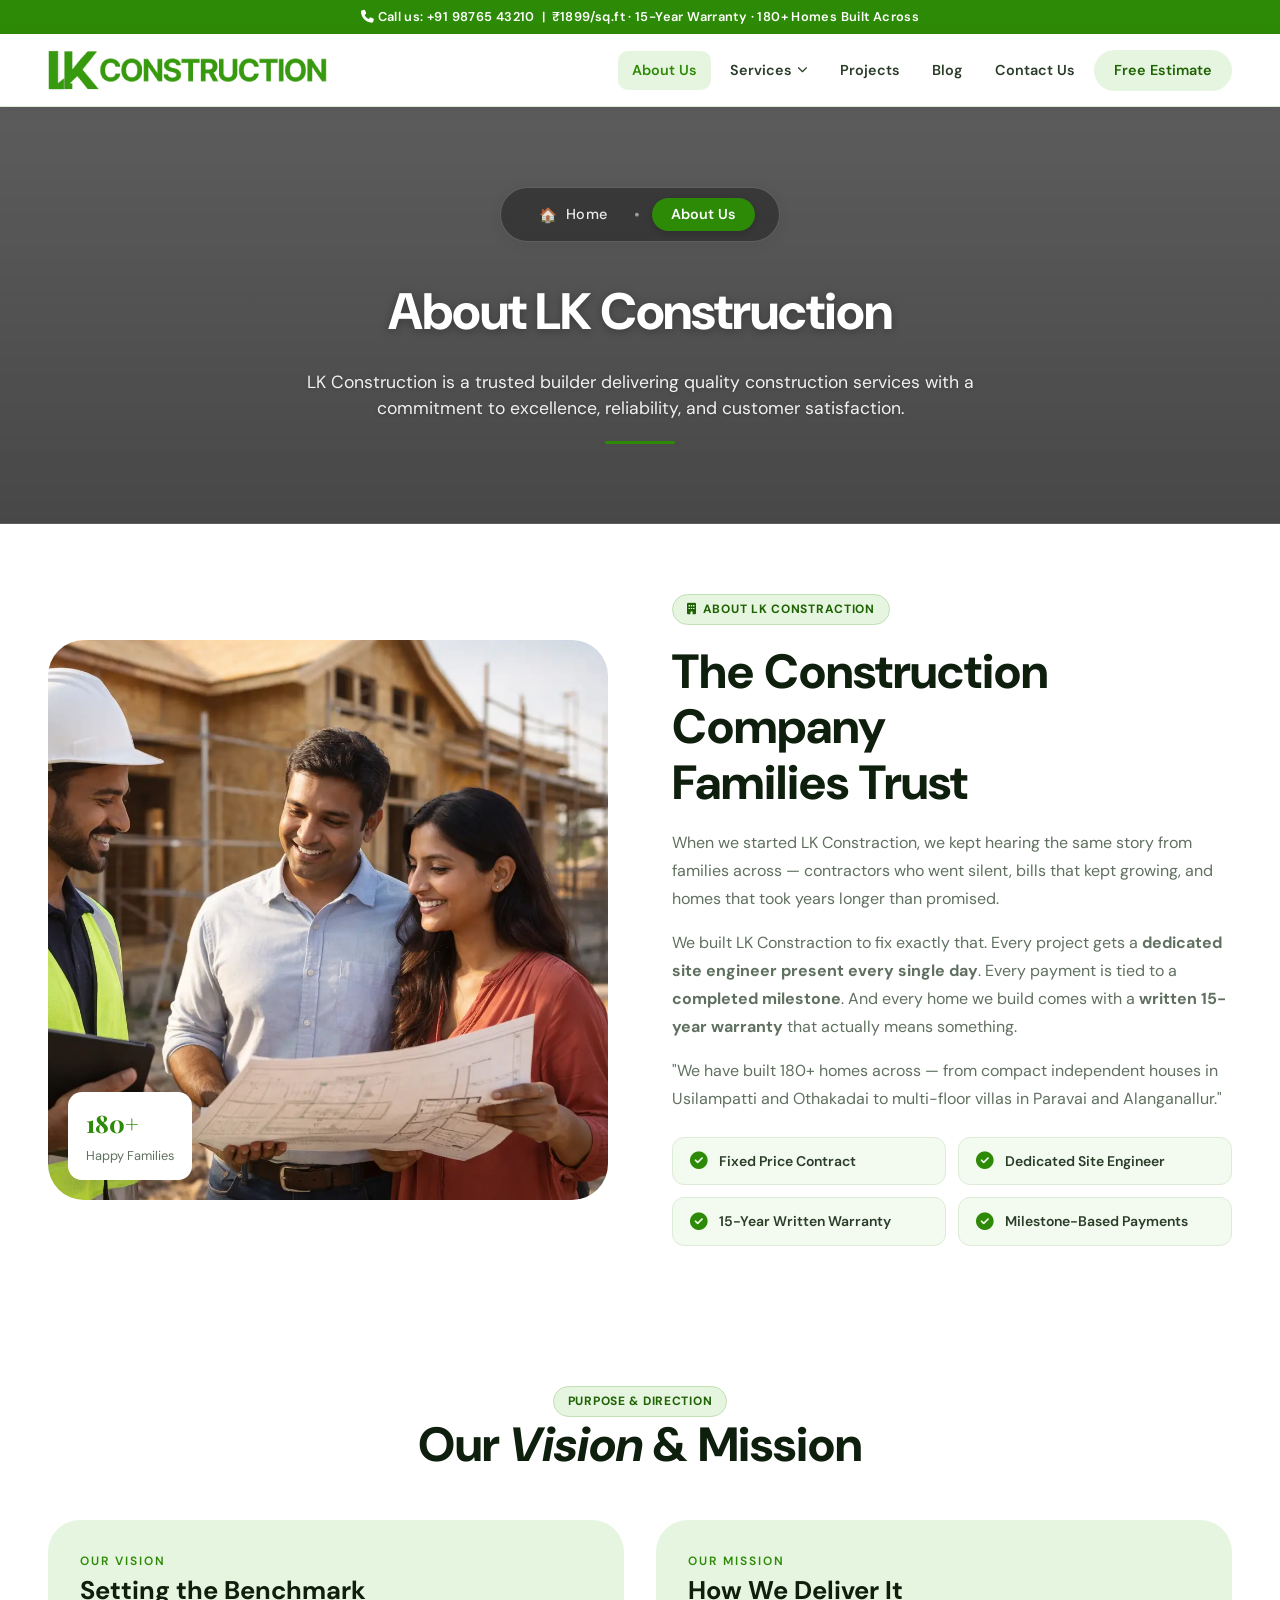
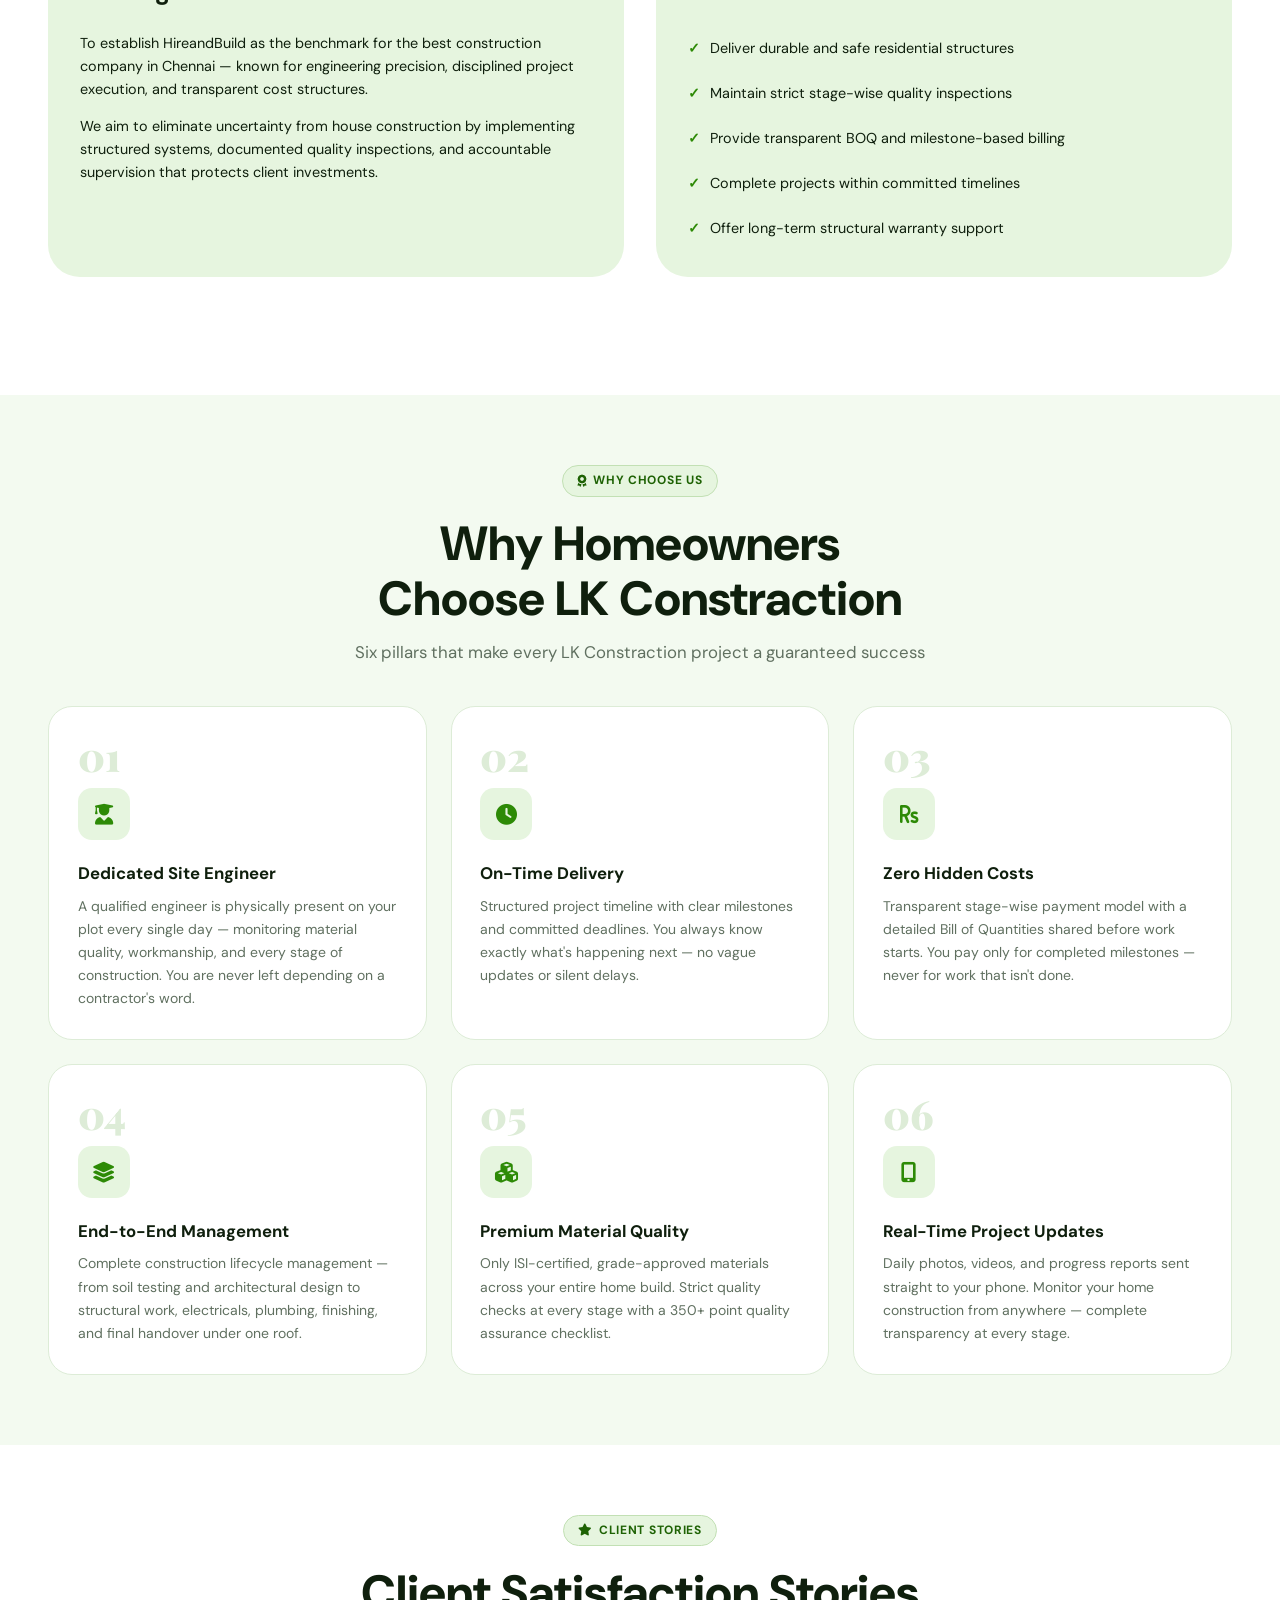
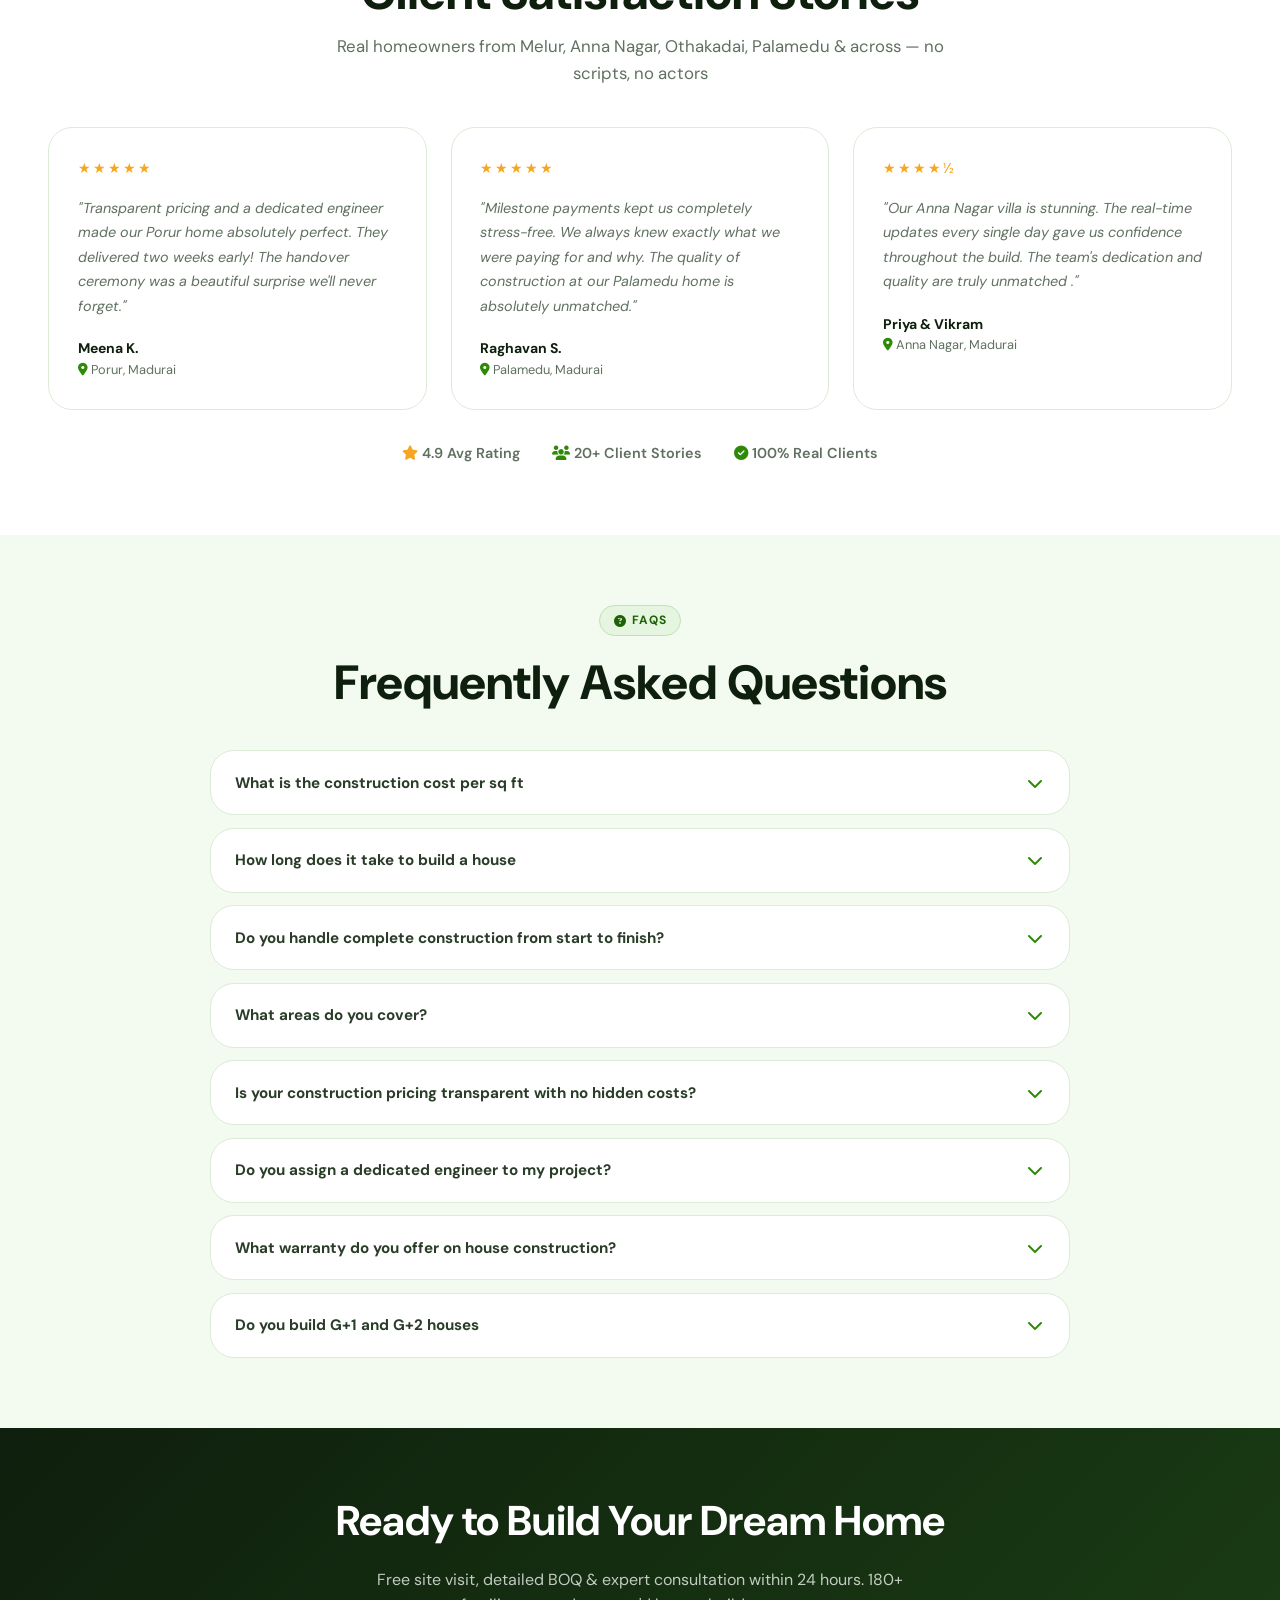
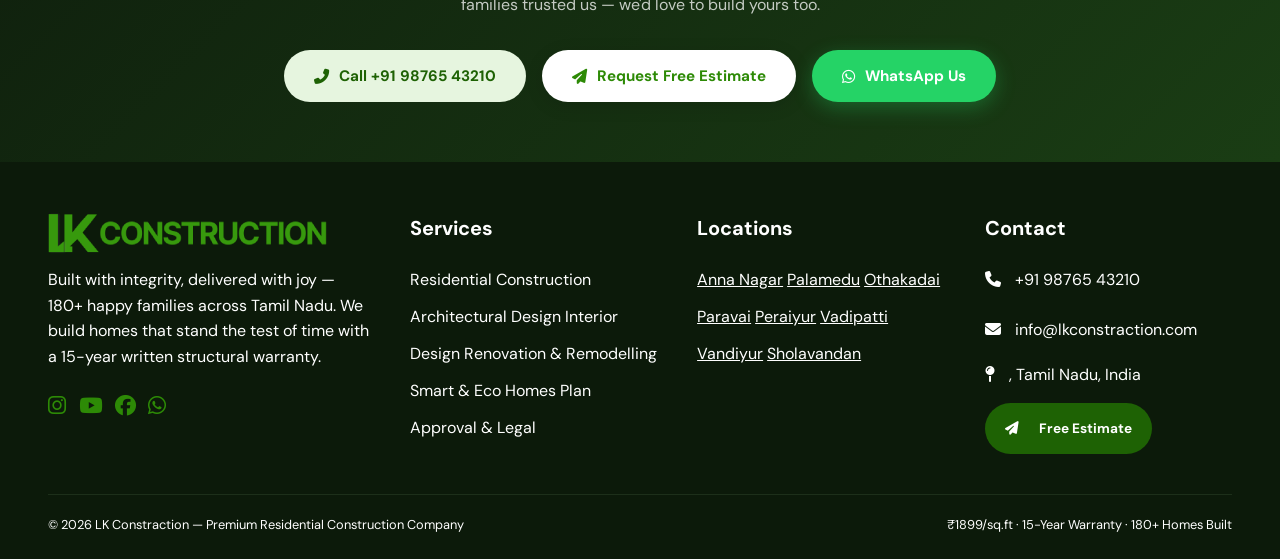
==== commit 4bb2fef9: "3 file changes" ====
--- a/about.html
+++ b/about.html
@@ -14,6 +14,48 @@
 
 <!-- Site Stylesheet -->
 <link rel="stylesheet" href="assets/css/style.css">
+<style> /* vision grid */
+  .vision-grid {
+    display: grid;
+    grid-template-columns: 1fr 1fr;
+    gap: 2rem;
+    margin: 3rem 0;
+  }
+  .vision-card {
+    background:#e6f5df;
+    padding: 2rem;
+    border-radius: 32px;
+    box-shadow: var(--shadow-sm);
+    transition: 0.2s;
+  }
+  .vision-card-label {
+    font-size: 0.75rem;
+    letter-spacing: 2px;
+    text-transform: uppercase;
+    color: var(--green);
+    font-weight: 600;
+  }
+  .mission-list {
+    list-style: none;
+    margin-top: 1rem;
+  }
+  .mission-list li {
+    padding: 5px 0;
+    display: flex;
+    align-items: center;
+    gap: 10px;
+  }
+  .mission-list li::before {
+    content: "✓";
+    color: var(--green);
+    font-weight: bold;
+  }
+   @media (max-width: 992px) {
+    .about-grid, .vision-grid {
+        grid-template-columns: 1fr;
+    }
+}
+  </style>
 </head>
 <body>
 
@@ -158,43 +200,16 @@
 
 
  <!-- ============ VISION & MISSION ============ -->
-  <section class="section" id="vision" style="background: var(--clr-bg);">
-    <div class="container">
-      <div style="text-align:center">
-        <span class="tag anim">Purpose &amp; Direction</span>
-        <h2 class="section-title anim anim-delay-1">
-          Our <em>Vision</em> &amp; Mission
-        </h2>
-      </div>
-
-      <div class="vision-grid">
-        <!-- Vision -->
-        <div class="vision-card anim anim-delay-2">
-          <div class="vision-card-label">Our Vision</div>
-          <h3>Setting the Benchmark</h3>
-          <p>
-            To establish HireandBuild as the benchmark for the best construction company in Chennai — known for engineering precision, disciplined project execution, and transparent cost structures.
-          </p>
-          <p style="margin-top:14px">
-            We aim to eliminate uncertainty from house construction by implementing structured systems, documented quality inspections, and accountable supervision that protects client investments.
-          </p>
-        </div>
-
-        <!-- Mission -->
-        <div class="vision-card anim anim-delay-3">
-          <div class="vision-card-label">Our Mission</div>
-          <h3>How We Deliver It</h3>
-          <ul class="mission-list">
-            <li>Deliver durable and safe residential structures</li>
-            <li>Maintain strict stage-wise quality inspections</li>
-            <li>Provide transparent BOQ and milestone-based billing</li>
-            <li>Complete projects within committed timelines</li>
-            <li>Offer long-term structural warranty support</li>
-          </ul>
-        </div>
-      </div>
-    </div>
-  </section>
+  <!-- VISION & MISSION -->
+<section class="section" id="vision">
+  <div class="container">
+    <div style="text-align:center"><span class="tag">Purpose &amp; Direction</span><h2 class="section-title">Our <em>Vision</em> &amp; Mission</h2></div>
+    <div class="vision-grid">
+      <div class="vision-card"><div class="vision-card-label">Our Vision</div><h3>Setting the Benchmark</h3><p>To establish HireandBuild as the benchmark for the best construction company in Chennai — known for engineering precision, disciplined project execution, and transparent cost structures.</p><p style="margin-top:14px">We aim to eliminate uncertainty from house construction by implementing structured systems, documented quality inspections, and accountable supervision that protects client investments.</p></div>
+      <div class="vision-card"><div class="vision-card-label">Our Mission</div><h3>How We Deliver It</h3><ul class="mission-list"><li>Deliver durable and safe residential structures</li><li>Maintain strict stage-wise quality inspections</li><li>Provide transparent BOQ and milestone-based billing</li><li>Complete projects within committed timelines</li><li>Offer long-term structural warranty support</li></ul></div>
+    </div>
+  </div>
+</section>
 
 <!-- WHY CHOOSE US -->
 <section class="why-section" id="why">
--- a/assets/css/style.css
+++ b/assets/css/style.css
@@ -25,13 +25,8 @@
   margin-top: 60px;
 }
 .vision-card {
-      background: #f3faf0;;
-  border: 1px solid #ddecd7;
-  border-radius: 4px;
-  padding: 48px;
-  position: relative;
-  overflow: hidden;
-  transition: var(--transition);
+  background: #f3faf0;;
+  
 }
 .vision-card:hover { border-color: #ddecd7; transform: translateY(-4px); }
 .vision-card::before {
@@ -44,15 +39,7 @@
   transition: var(--transition);
 }
 .vision-card:hover::before { opacity: 1; }
-.vision-card-label {
-  font-family:'DM Sans',sans-serif;
-      font-weight: 900;
-  font-size: 15px;
-  letter-spacing: 2px;
-  text-transform: uppercase;
-  color: #2d8a06;
-  margin-bottom: 16px;
-}
+
 .vision-card h3 {
   font-family: var(--ff-display);
   font-size: 1.6rem;
@@ -63,7 +50,7 @@
 .vision-card li {
   color: var(--clr-muted);
   font-size: 0.9rem;
-  line-height: 1.8;
+  
 }
 .mission-list { display: flex; flex-direction: column; gap: 12px; }
 .mission-list li {
@@ -71,13 +58,8 @@
   align-items: center;
   gap: 12px;
 }
-.mission-list li::before {
-  content: '';
-  flex-shrink: 0;
-  width: 6px; height: 6px;
-  border-radius: 50%;
-  background: #000000;
-}
+
+
 
 .nav-link.active {
     
@@ -265,7 +247,7 @@
 .btn{display:inline-flex;align-items:center;gap:10px;font-family:'DM Sans',sans-serif;font-weight:700;font-size:.95rem;border:none;cursor:pointer;transition:.22s;text-decoration:none;white-space:nowrap}
 .btn-green{background:#e6f5df;color:#1e6204;padding:14px 30px;border-radius:50px;}
 .btn-green:hover{background:var(--green-d);transform:translateY(-2px);box-shadow:0 10px 28px rgba(45,138,6,.35);color:#fff}
-.btn-outline{background:transparent;color:#fff;border:2px solid #e6f5df;padding:12px 26px;border-radius:50px}
+.btn-outline{background:#1e6204;color:#fff;border:2px solid #1e6204;padding:12px 26px;border-radius:50px}
 .btn-outline:hover{background:var(--green);color:#fff}
 .btn-white{background:#fff;color:var(--green);padding:14px 30px;border-radius:50px;box-shadow:0 4px 18px rgba(0,0,0,.12)}
 .btn-white:hover{background:var(--green-l)}
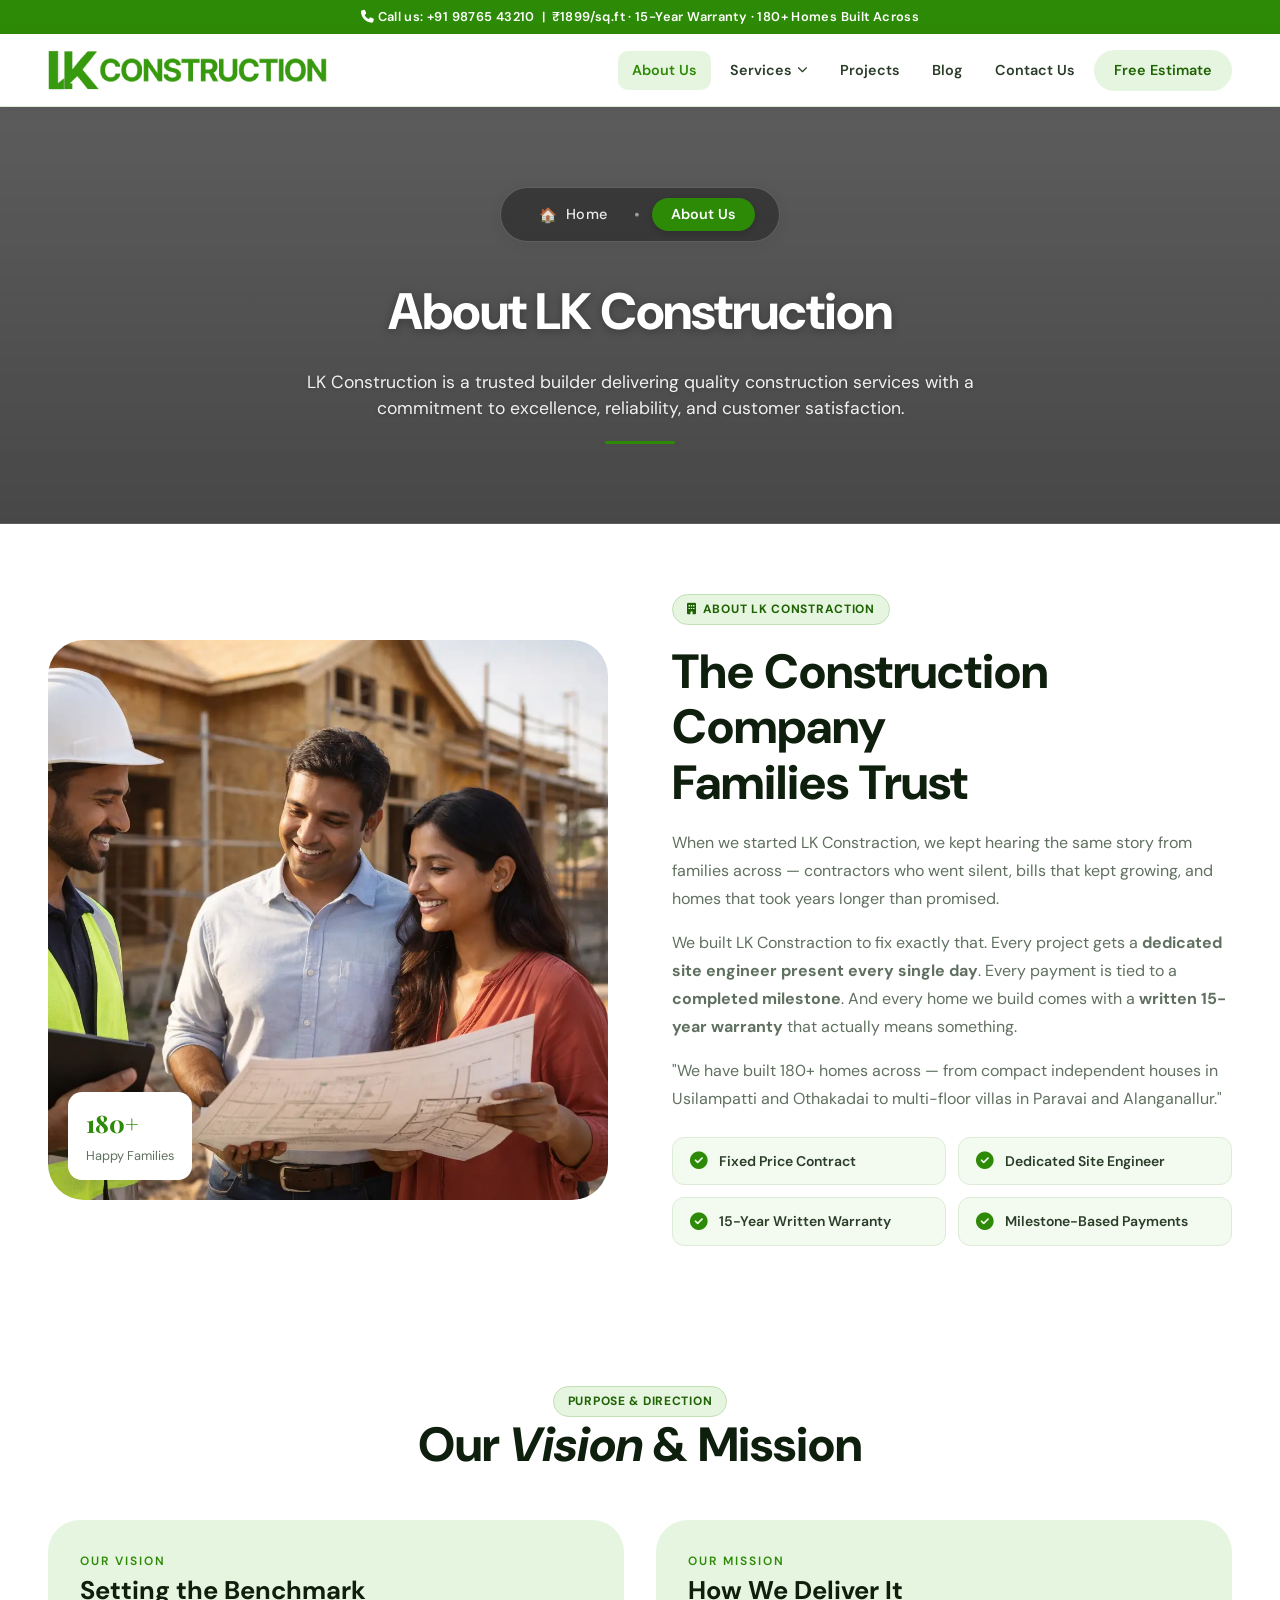
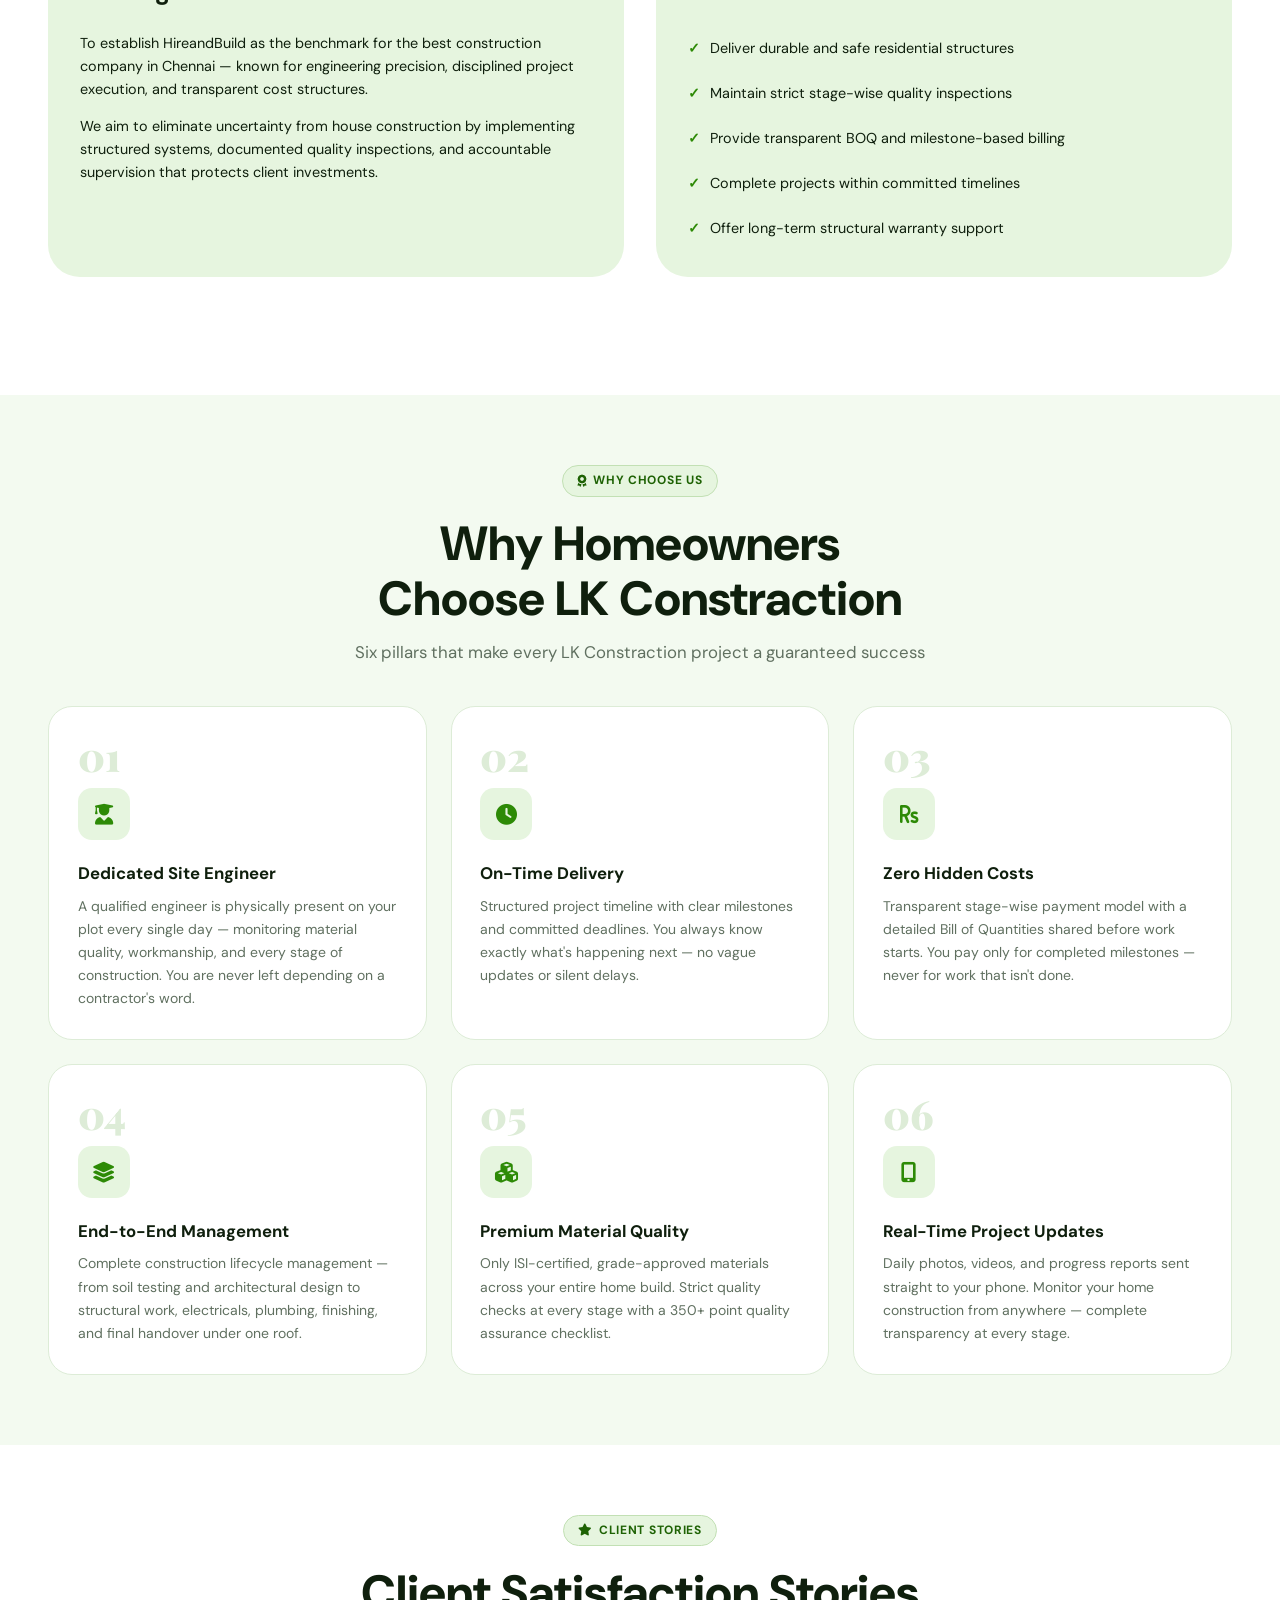
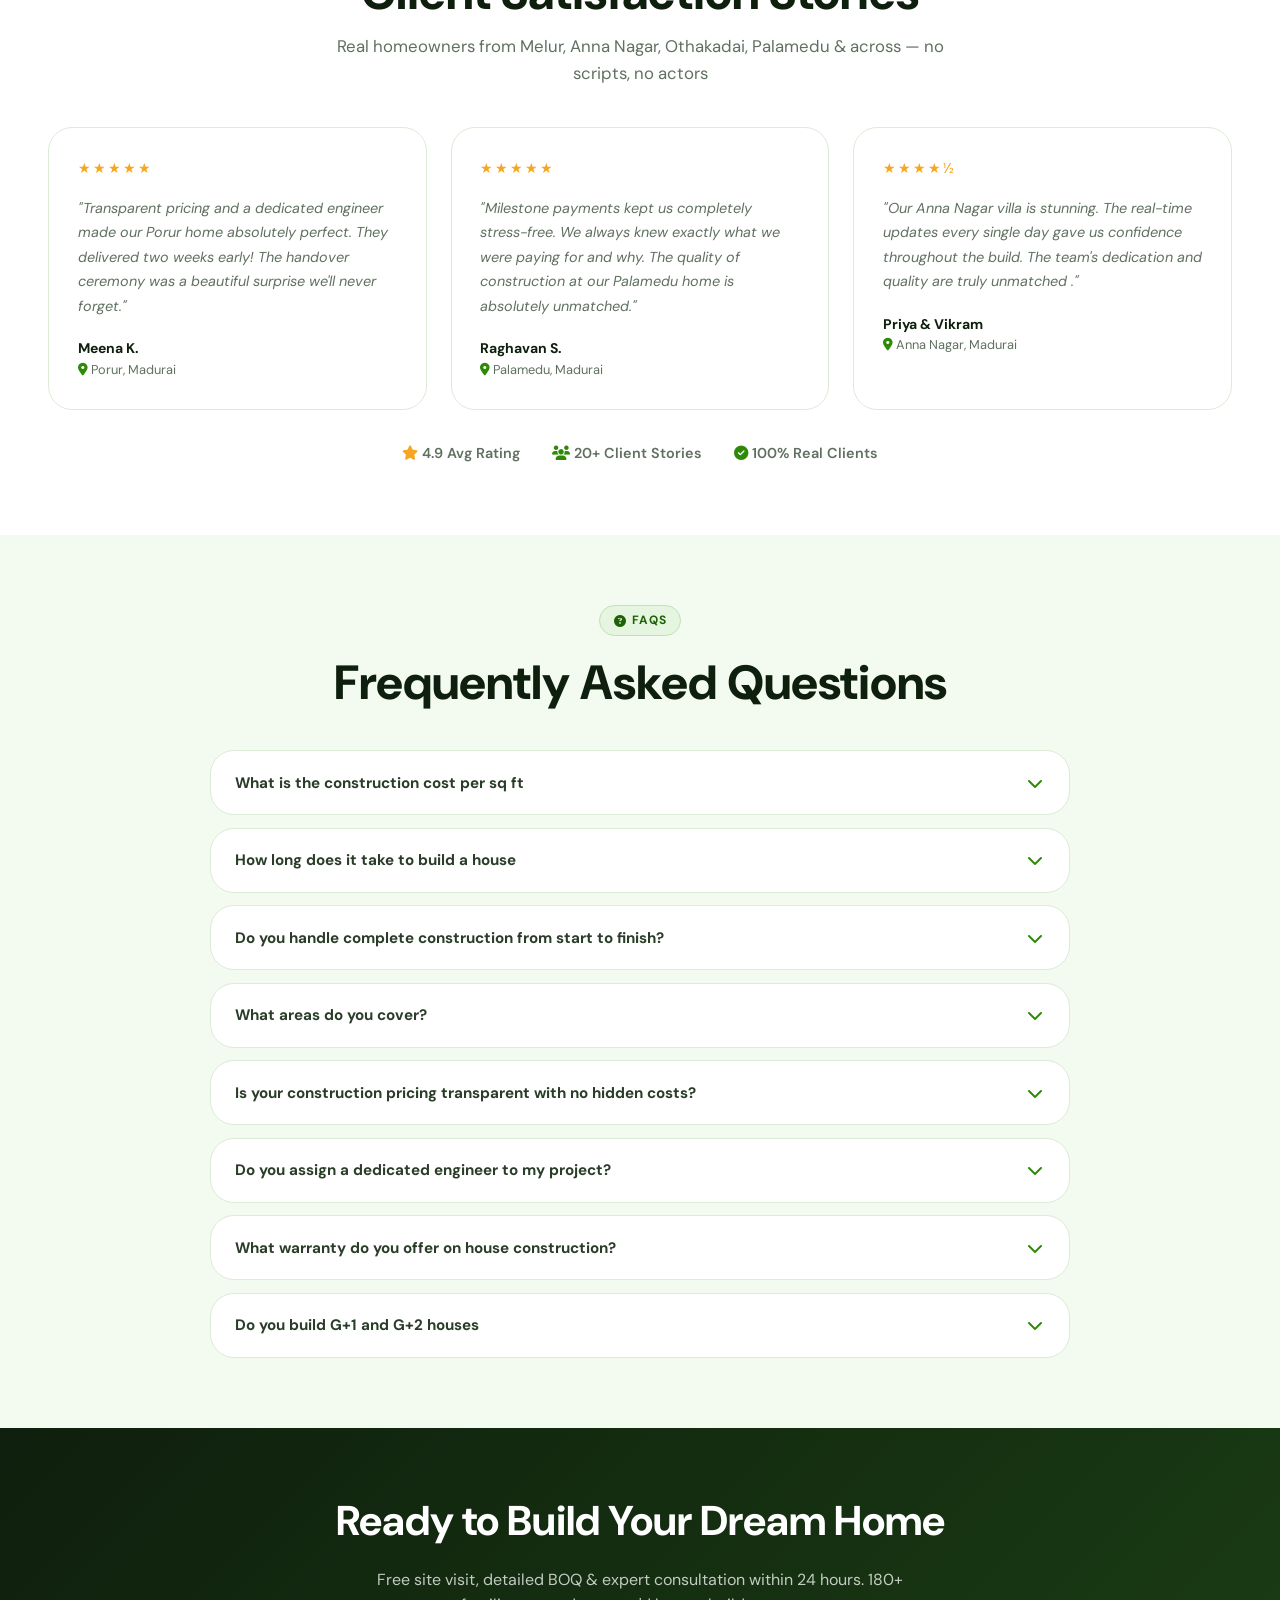
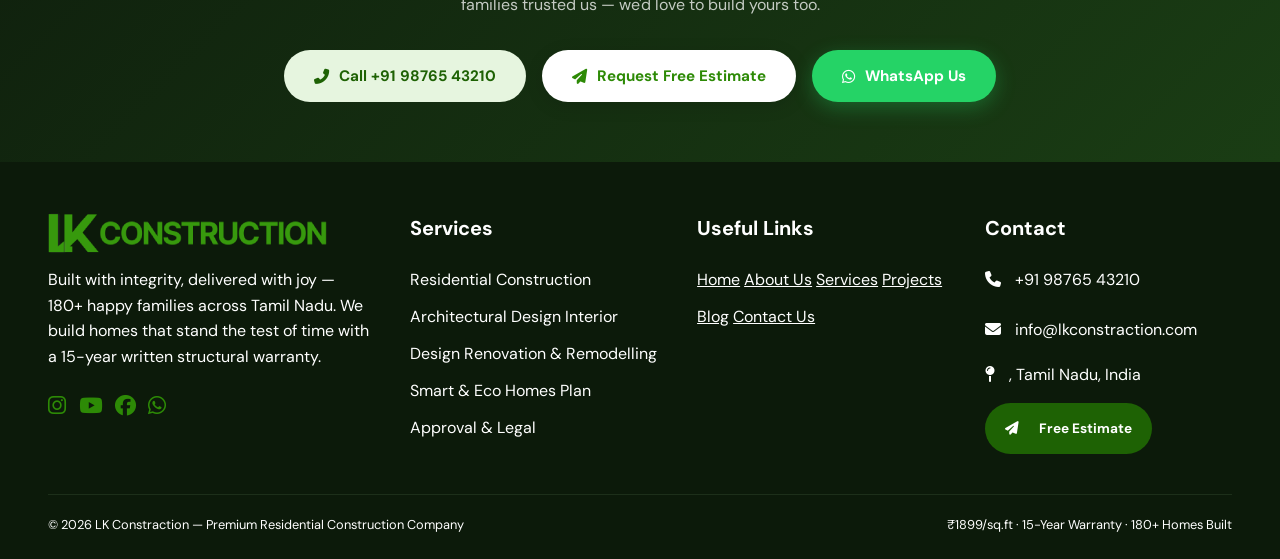
==== commit 448ebcb4: "add 3file" ====
--- a/about.html
+++ b/about.html
@@ -108,12 +108,12 @@
             </div>
             <div class="dd-foot">
               <span>All services · Dedicated engineer · 15-yr warranty</span>
-              <a href="#">All services <i class="fas fa-arrow-right"></i></a>
+              <a href="services.html">All services <i class="fas fa-arrow-right"></i></a>
             </div>
           </div>
         </li>
         <li><a href="projects.html">Projects</a></li>
-        <li><a href="#">Blog</a></li>
+        <li><a href="blog.html">Blog</a></li>
         <li><a href="contact.html">Contact Us</a></li>
         <li><a href="#" class="btn nav-cta">Free Estimate</a></li>
       </ul>
@@ -137,7 +137,7 @@
     <a href="#"><i class="fas fa-file-contract"></i> Plan Approval &amp; Legal</a>
   </div>
   <a href="projects.html"><i class="fas fa-images" style="color:var(--green);width:20px"></i> Projects</a>
-  <a href="#"><i class="fas fa-blog" style="color:var(--green);width:20px"></i> Blog</a>
+  <a href="blog.html"><i class="fas fa-blog" style="color:var(--green);width:20px"></i> Blog</a>
   <a href="contact.html"><i class="fas fa-envelope" style="color:var(--green);width:20px"></i> Contact Us</a>
   <a href="#" class="mob-cta"><i class="fas fa-paper-plane"></i> Get a Free Estimate</a>
 </div>
@@ -386,15 +386,13 @@
         <a href="#">Plan Approval &amp; Legal</a>
       </div>
       <div class="loc"> 
-        <h4>Locations</h4>
-        <a href="#">Anna Nagar</a>
-        <a href="#">Palamedu</a>
-        <a href="#">Othakadai</a>
-        <a href="#">Paravai</a>
-        <a href="#">Peraiyur</a>
-        <a href="#">Vadipatti</a>
-        <a href="#">Vandiyur</a>
-        <a href="#">Sholavandan</a>
+        <h4>Useful Links</h4>
+         <a href="index.html">Home</a>
+        <a href="about.html">About Us</a>
+        <a href="services.html">Services</a>
+        <a href="projects.html">Projects</a>
+        <a href="blog.html">Blog</a>
+        <a href="contact.html">Contact Us</a>
       </div>
       <div class="contact">
         <h4>Contact</h4>
--- a/assets/css/style.css
+++ b/assets/css/style.css
@@ -59,7 +59,10 @@
   gap: 12px;
 }
 
-
+.card-name a{
+  color: #272f26;
+      text-decoration: auto;
+}
 
 .nav-link.active {
     
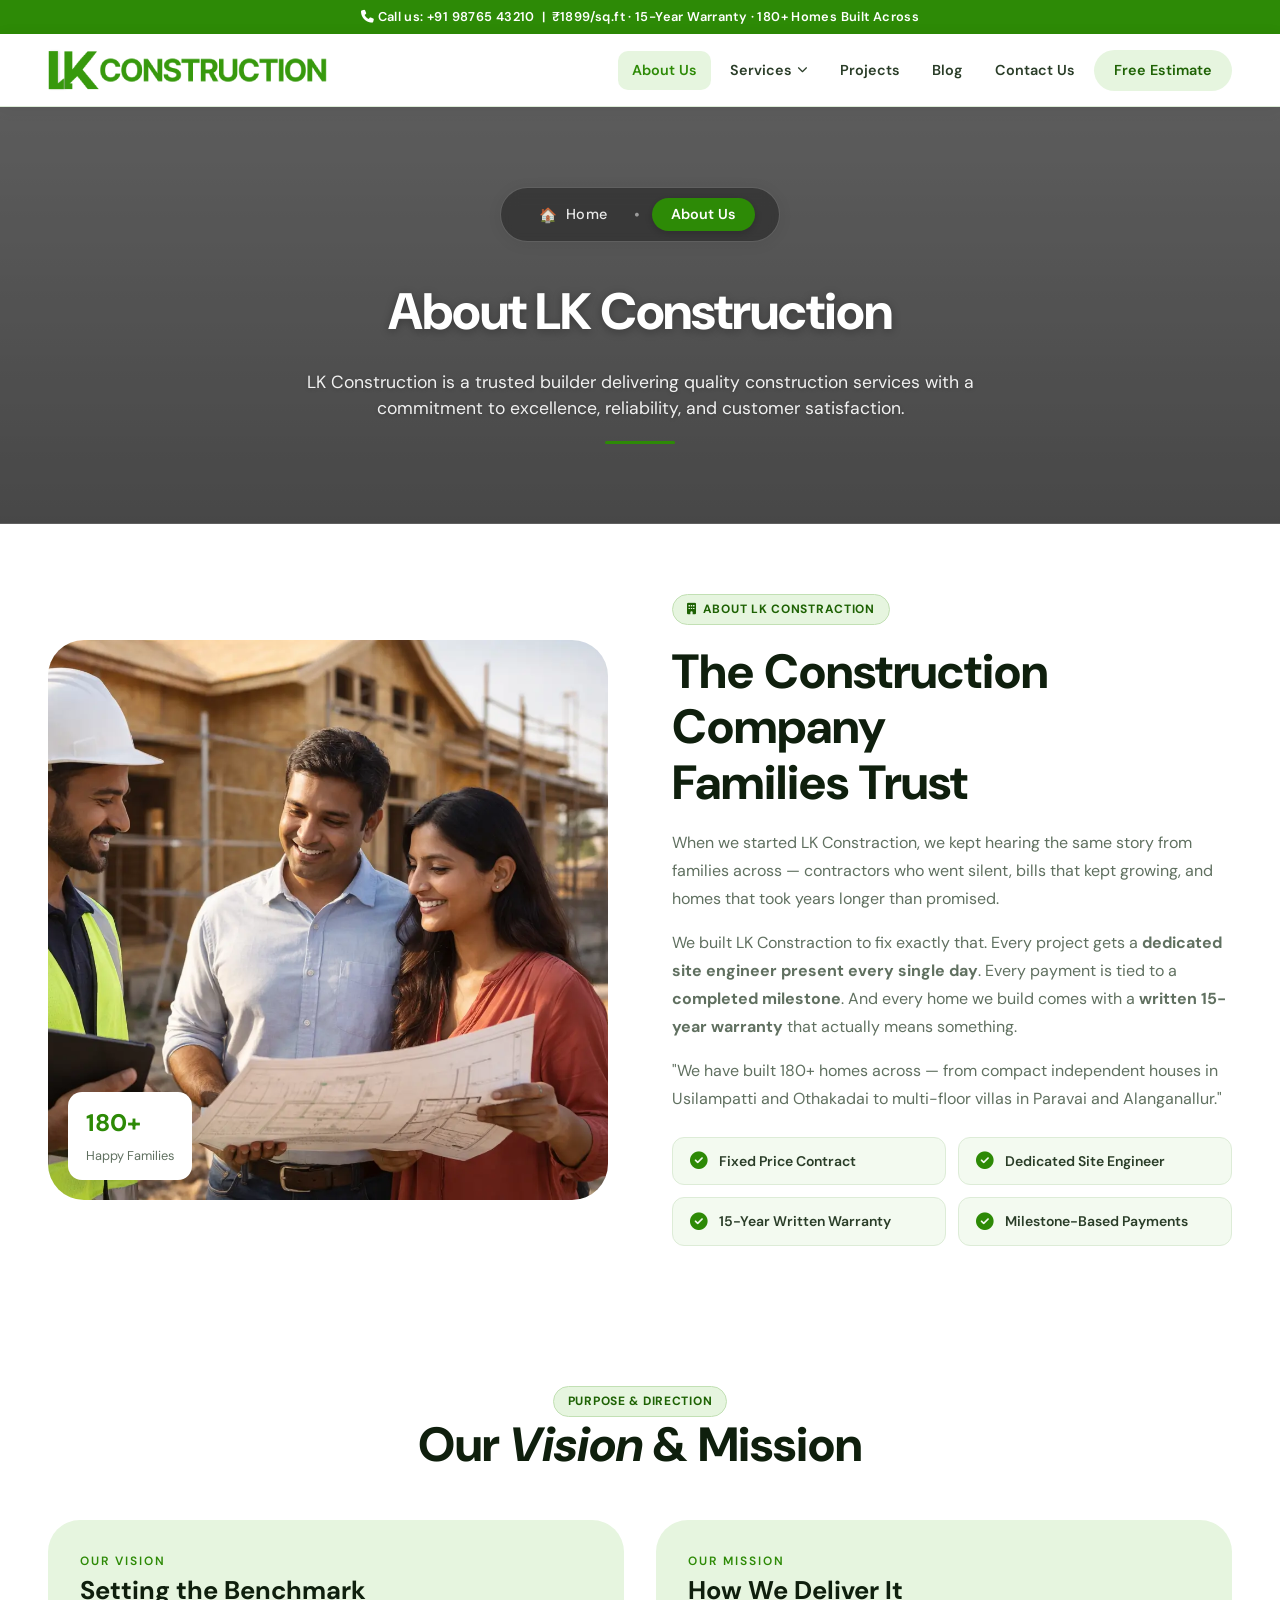
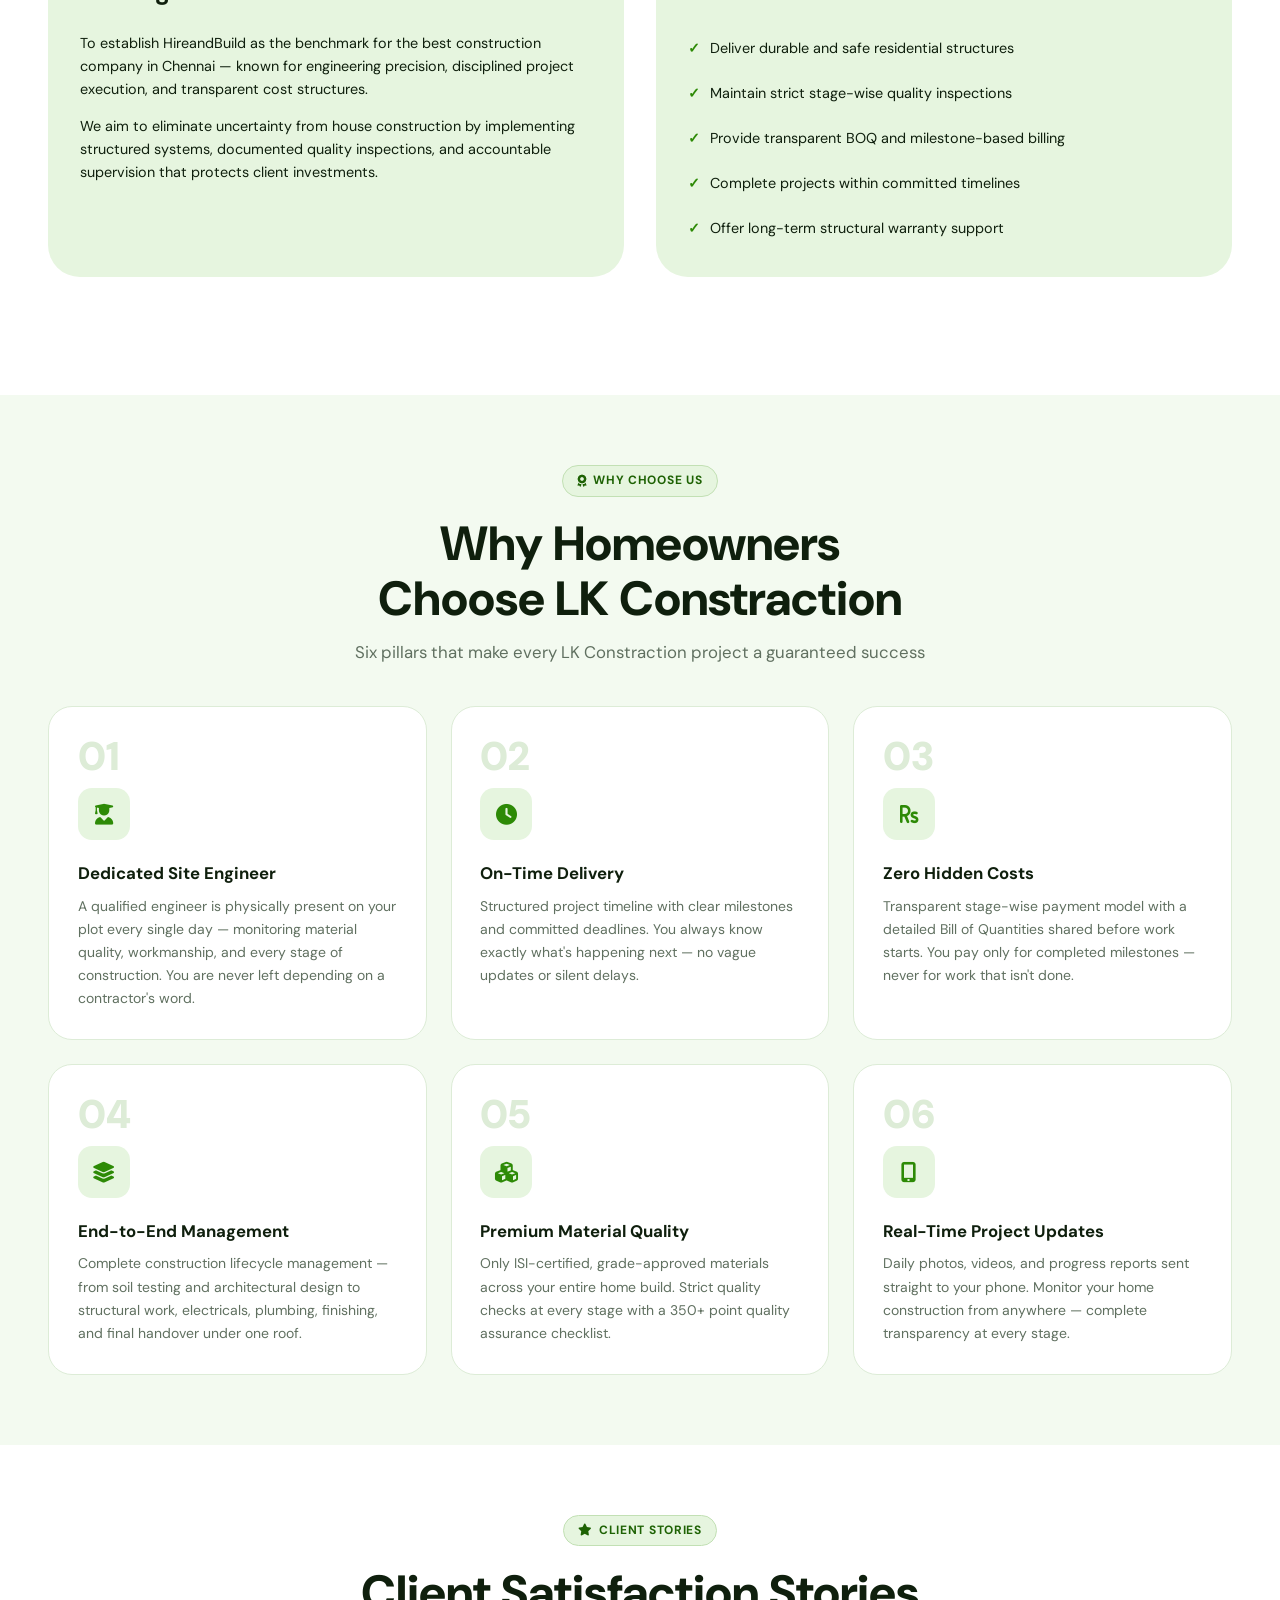
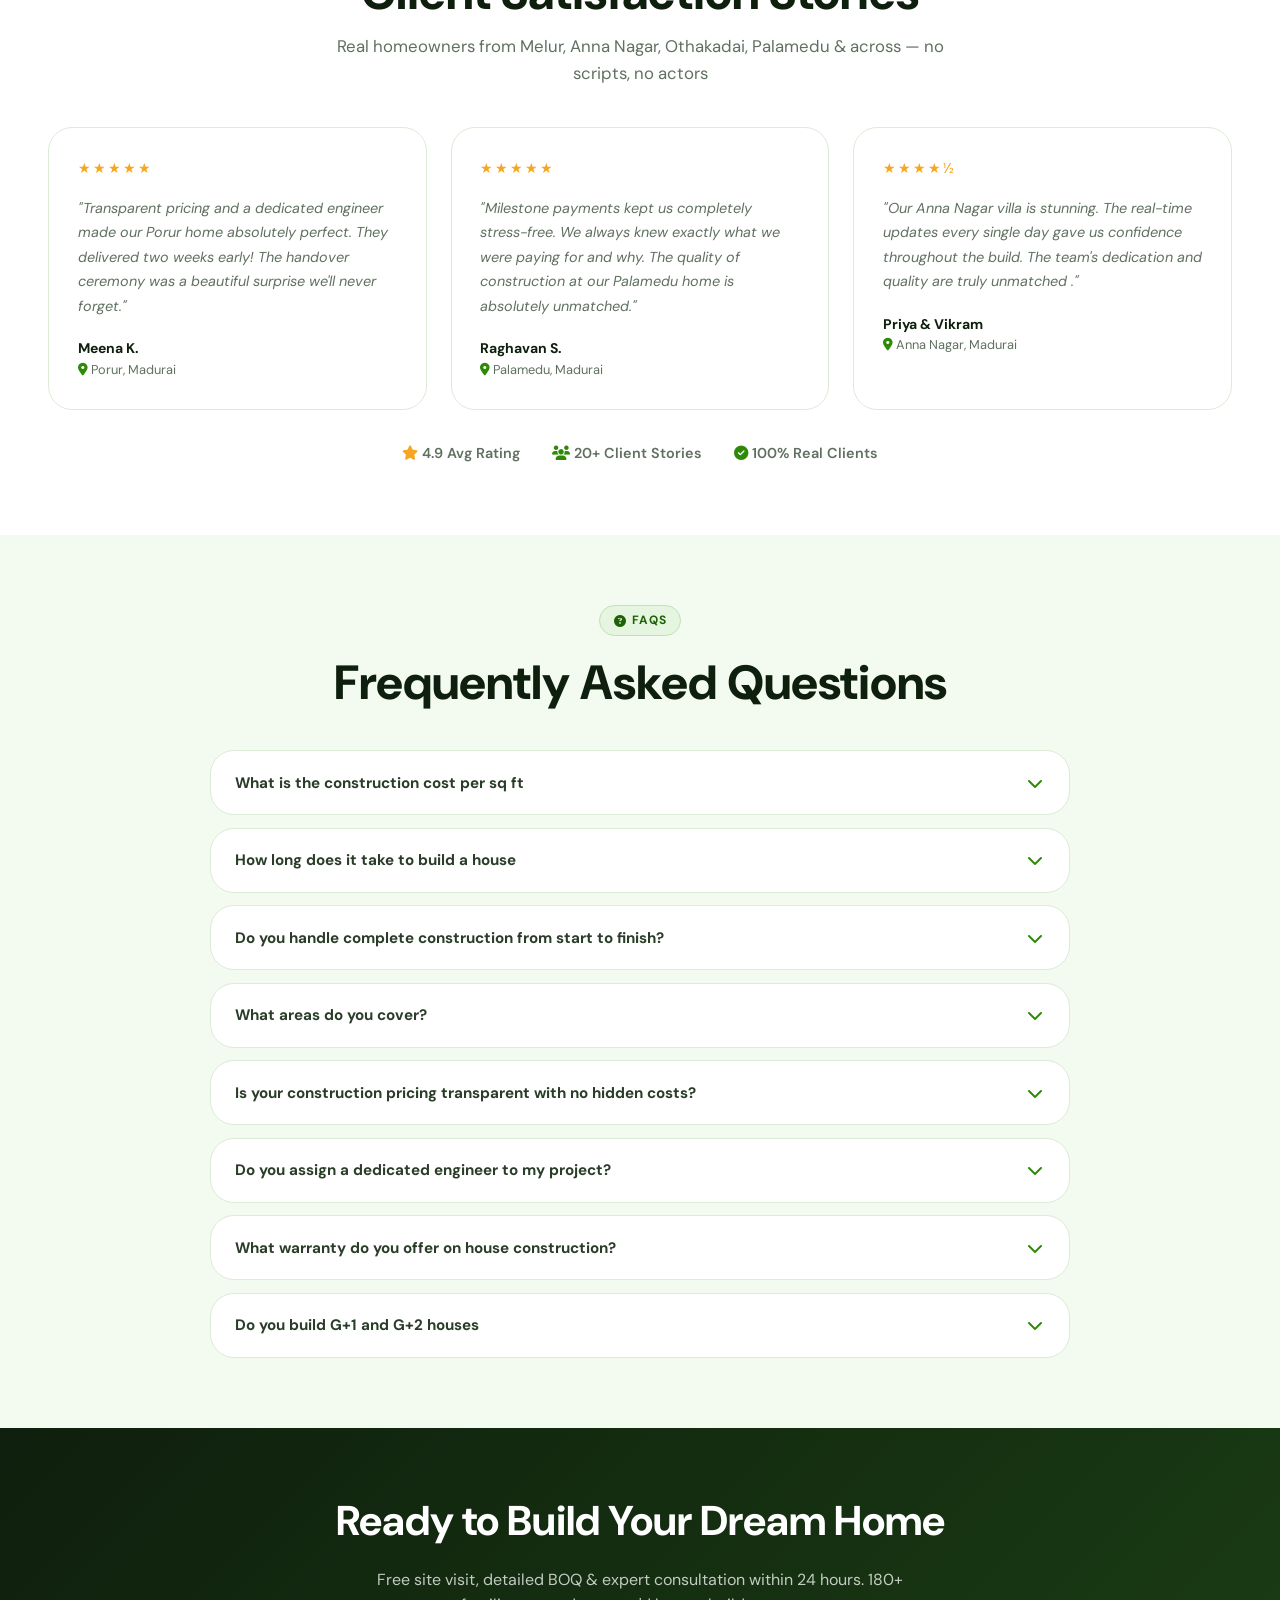
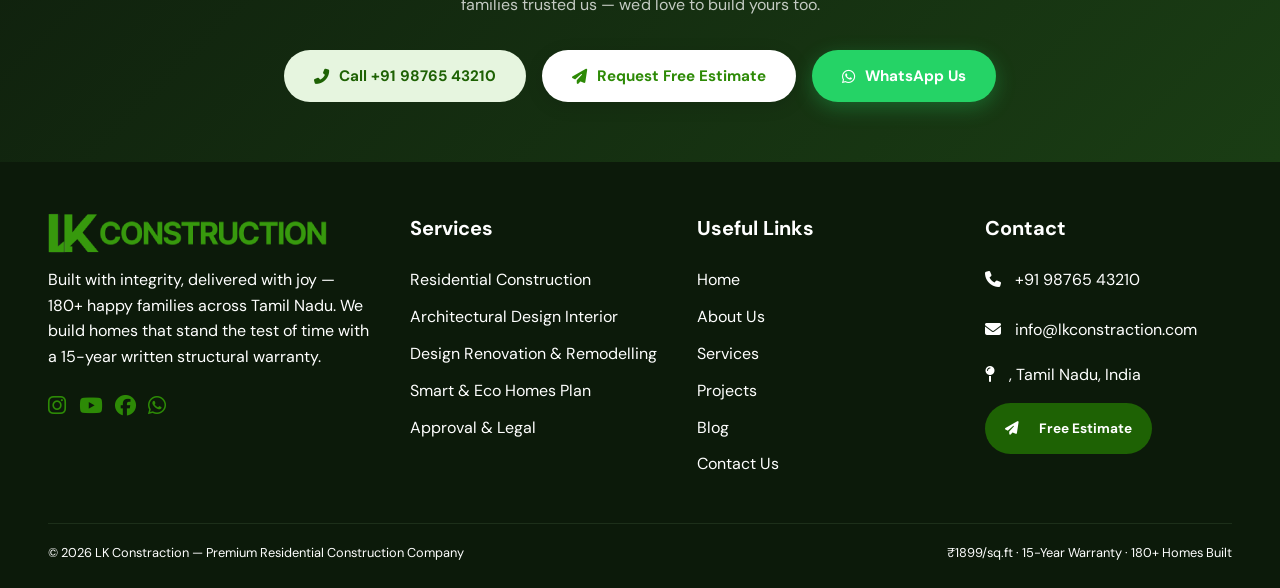
==== commit 60c991b7: "add file" ====
--- a/about.html
+++ b/about.html
@@ -115,7 +115,7 @@
         <li><a href="projects.html">Projects</a></li>
         <li><a href="blog.html">Blog</a></li>
         <li><a href="contact.html">Contact Us</a></li>
-        <li><a href="#" class="btn nav-cta">Free Estimate</a></li>
+        <li><a href="estimate.html" class="btn nav-cta">Free Estimate</a></li>
       </ul>
       <button class="hamburger" id="hamburger" aria-label="Open menu"><i class="fas fa-bars"></i></button>
     </div>
@@ -139,7 +139,7 @@
   <a href="projects.html"><i class="fas fa-images" style="color:var(--green);width:20px"></i> Projects</a>
   <a href="blog.html"><i class="fas fa-blog" style="color:var(--green);width:20px"></i> Blog</a>
   <a href="contact.html"><i class="fas fa-envelope" style="color:var(--green);width:20px"></i> Contact Us</a>
-  <a href="#" class="mob-cta"><i class="fas fa-paper-plane"></i> Get a Free Estimate</a>
+  <a href="estimate.html" class="mob-cta"><i class="fas fa-paper-plane"></i> Get a Free Estimate</a>
 </div>
 
 <section class="lk">
--- a/assets/css/style.css
+++ b/assets/css/style.css
@@ -267,7 +267,7 @@
 .logo-wrap{display:flex;align-items:center;gap:10px;text-decoration:none}
 .logo-icon{width:42px;height:42px;background:var(--green);border-radius:12px;display:flex;align-items:center;justify-content:center}
 .logo-icon i{color:#fff;font-size:1.2rem}
-.logo-text{font-family:'Playfair Display',serif;font-size:1.5rem;font-weight:900;color:var(--ink);letter-spacing:-.5px}
+.logo-text{font-size:1.5rem;font-weight:900;color:var(--ink);letter-spacing:-.5px}
 .logo-text span{color:var(--green)}
 .nav-menu{display:flex;align-items:center;gap:.3rem;list-style:none}
 .nav-menu>li{position:relative}
@@ -356,7 +356,7 @@
 .about-img-inner i{font-size:5rem;color:var(--green-d);opacity:.5}
 .about-img-inner p{color:var(--green-d);font-weight:600;margin-top:1rem;opacity:.7}
 .about-badge{position:absolute;bottom:20px;left:20px;background:#fff;border-radius:14px;padding:12px 18px;box-shadow:0 8px 24px rgba(0,0,0,.12)}
-.about-badge strong{display:block;font-size:1.5rem;color:var(--green);font-weight:800;font-family:'Playfair Display',serif}
+.about-badge strong{display:block;font-size:1.5rem;color:var(--green);font-weight:800;}
 .about-badge span{font-size:.8rem;color:var(--muted)}
 .about-text p{font-size:1rem;color:var(--muted);margin-bottom:1rem;line-height:1.75}
 .about-pillars{display:grid;grid-template-columns:1fr 1fr;gap:.75rem;margin-top:1.5rem}
@@ -369,7 +369,7 @@
 .why-grid{display:grid;grid-template-columns:repeat(3,1fr);gap:1.5rem}
 .why-card{background:#fff;border:1px solid var(--border);border-radius:var(--radius-lg);padding:1.8rem;transition:.28s}
 .why-card:hover{transform:translateY(-5px);box-shadow:0 20px 40px rgba(45,138,6,.1);border-color:#b8dcaa}
-.why-num{font-family:'Playfair Display',serif;font-size:2.5rem;font-weight:900;color:var(--border);line-height:1;margin-bottom:.8rem}
+.why-num{font-size:2.5rem;font-weight:900;color:var(--border);line-height:1;margin-bottom:.8rem}
 .why-ico{width:52px;height:52px;background:var(--green-l);border-radius:14px;display:flex;align-items:center;justify-content:center;color:var(--green);font-size:1.3rem;margin-bottom:1.2rem}
 .why-card h3{font-size:1.05rem;font-weight:700;margin-bottom:.5rem}
 .why-card p{font-size:.875rem;color:var(--muted);line-height:1.65}
@@ -421,7 +421,7 @@
 .check-grid{display:grid;grid-template-columns:repeat(2,1fr);gap:1.2rem}
 .check-item{display:flex;gap:1rem;align-items:flex-start;background:#fff;border:1px solid var(--border);border-radius:var(--radius-lg);padding:1.5rem}
 .check-item:hover{border-color:#b8dba8;box-shadow:0 8px 24px rgba(0,0,0,.06)}
-.check-num{width:44px;height:44px;min-width:44px;background:var(--green);color:#fff;border-radius:12px;display:flex;align-items:center;justify-content:center;font-family:'Playfair Display',serif;font-size:1.2rem;font-weight:900}
+.check-num{width:44px;height:44px;min-width:44px;background:var(--green);color:#fff;border-radius:12px;display:flex;align-items:center;justify-content:center;font-size:1.2rem;font-weight:900}
 .check-item h4{font-size:.95rem;font-weight:700;margin-bottom:.3rem}
 .check-item p{font-size:.84rem;color:var(--muted);line-height:1.6}
 .check-badge{display:inline-block;margin-top:.5rem;padding:3px 10px;background:var(--green-l);color:var(--green);border-radius:20px;font-size:.72rem;font-weight:700}
@@ -484,7 +484,7 @@
 /* ── FOOTER ── */
 footer{background:#0c1a0a;color:#fff;padding:50px 0 24px}
 .foot-grid{display:grid;grid-template-columns:1.3fr 1fr 1fr 1fr;gap:2.5rem;margin-bottom:2.5rem}
-.foot-logo{font-family:'Playfair Display',serif;font-size:1.6rem;font-weight:900;color:#c8e8be;margin-bottom:.8rem;display:flex;align-items:center;gap:10px}
+.foot-logo{font-size:1.6rem;font-weight:900;color:#c8e8be;margin-bottom:.8rem;display:flex;align-items:center;gap:10px}
 .foot-logo i{font-size:1rem;color:var(--green)}
 .foot-col h4{color:#c8e8be;font-size:.9rem;font-weight:700;letter-spacing:.04em;margin-bottom:1rem}
 .foot-col a{display:block;color:#8aad82;text-decoration:none;font-size:.875rem;margin-bottom:.55rem;transition:.18s}
@@ -496,7 +496,7 @@
 .ser h4{ color: #fff;font-size: 20px; margin-bottom: 18px;}
 .ser a{color:var(--white);text-decoration: auto;line-height: 2.3;}
 .loc h4{ color: #fff;font-size: 20px; margin-bottom: 18px;}
-.loc a{color:var(--white);line-height: 2.3;}
+.loc a{color:var(--white);line-height: 2.3;display: block;text-decoration: none;}
 .contact h4{ color: #fff;font-size: 20px; margin-bottom: 18px;}
 .contact a{color:var(--white);text-decoration: auto;line-height: 2.3;}
 .contact i {margin-right: 10px;}
@@ -507,7 +507,7 @@
 .modal-box{background:#fff;border-radius:var(--radius-xl);padding:2.5rem;max-width:440px;width:90%;text-align:center;animation:popUp .28s ease}
 @keyframes popUp{from{opacity:0;transform:scale(.92) translateY(20px)}to{opacity:1;transform:none}}
 .modal-ico{width:64px;height:64px;background:var(--green-l);border-radius:50%;display:flex;align-items:center;justify-content:center;margin:0 auto 1rem;color:var(--green);font-size:1.8rem}
-.modal-box h3{font-family:'Playfair Display',serif;font-size:1.5rem;margin-bottom:.6rem}
+.modal-box h3{font-size:1.5rem;margin-bottom:.6rem}
 .modal-box p{font-size:.9rem;color:var(--muted);margin-bottom:1.5rem;line-height:1.6}
 .modal-close-btn{background:var(--green);color:#fff;border:none;padding:12px 32px;border-radius:50px;font-weight:700;cursor:pointer;font-size:.9rem;font-family:'DM Sans',sans-serif}
 
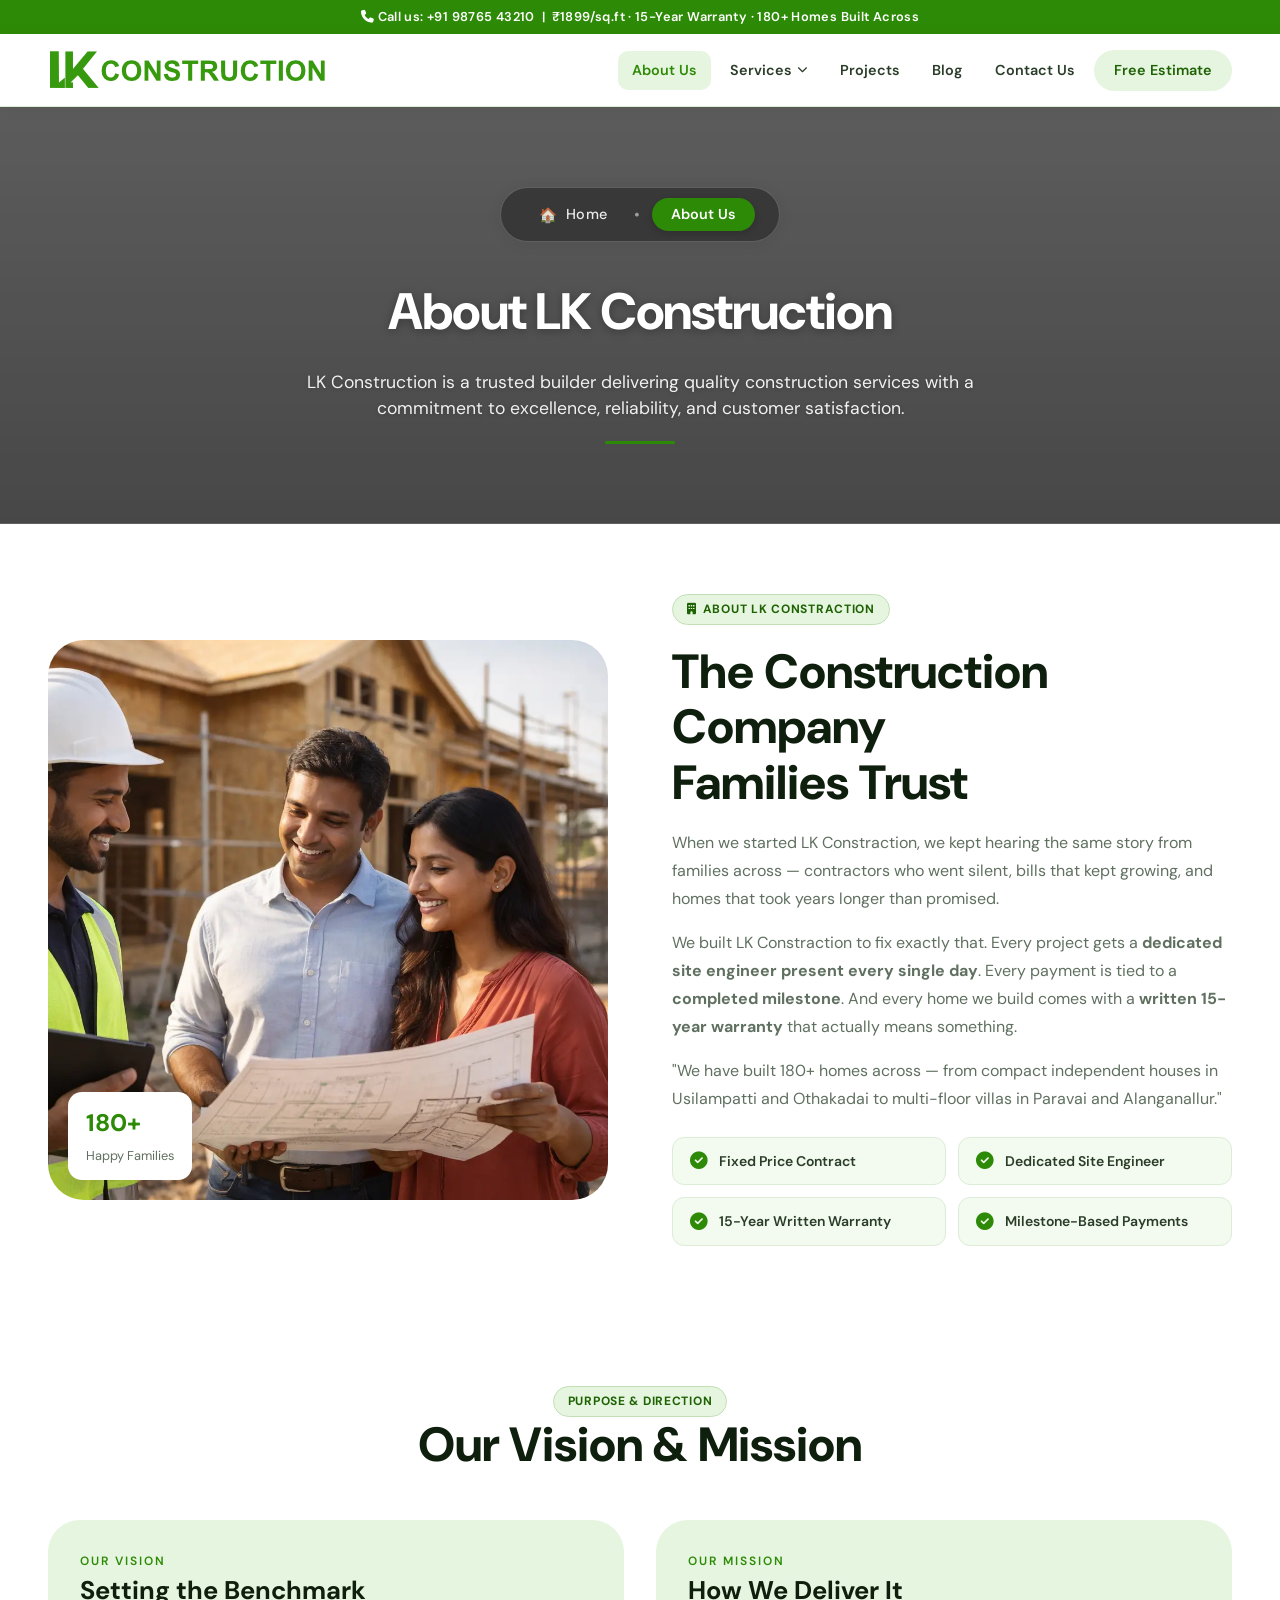
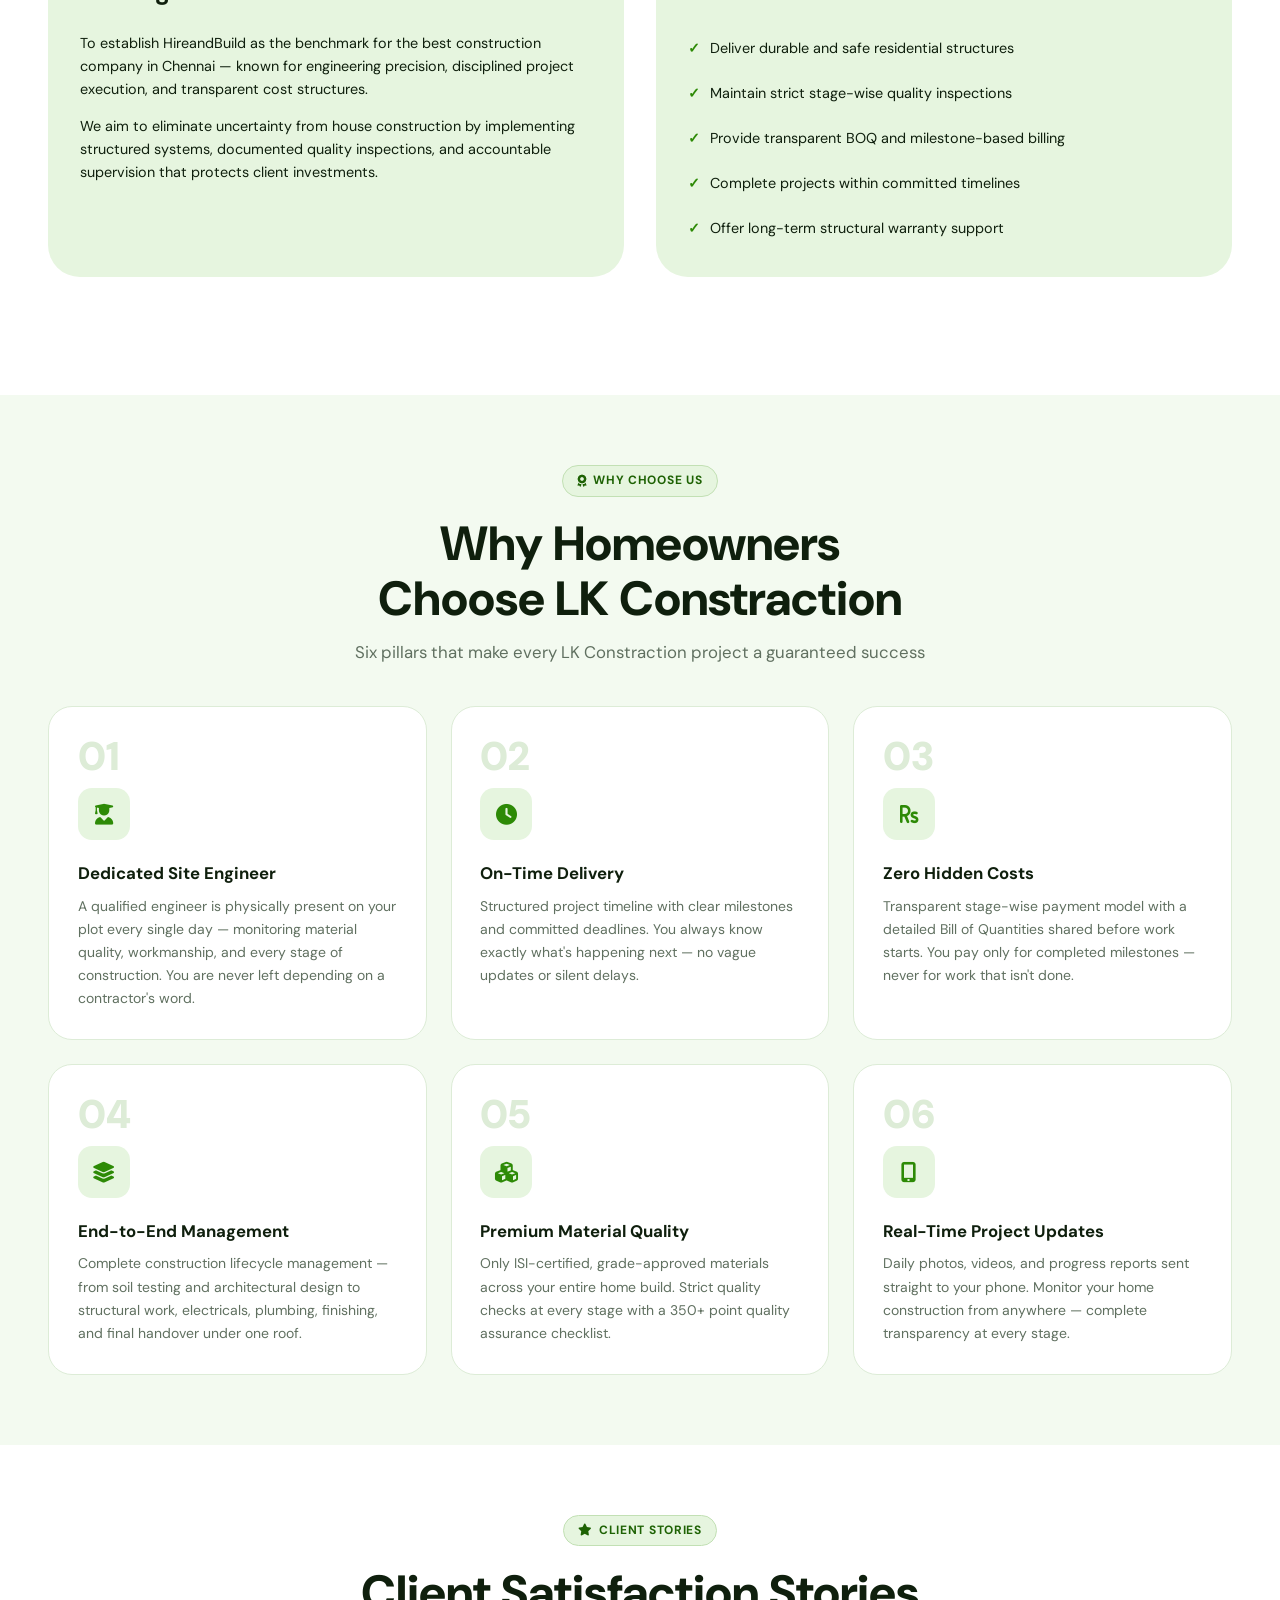
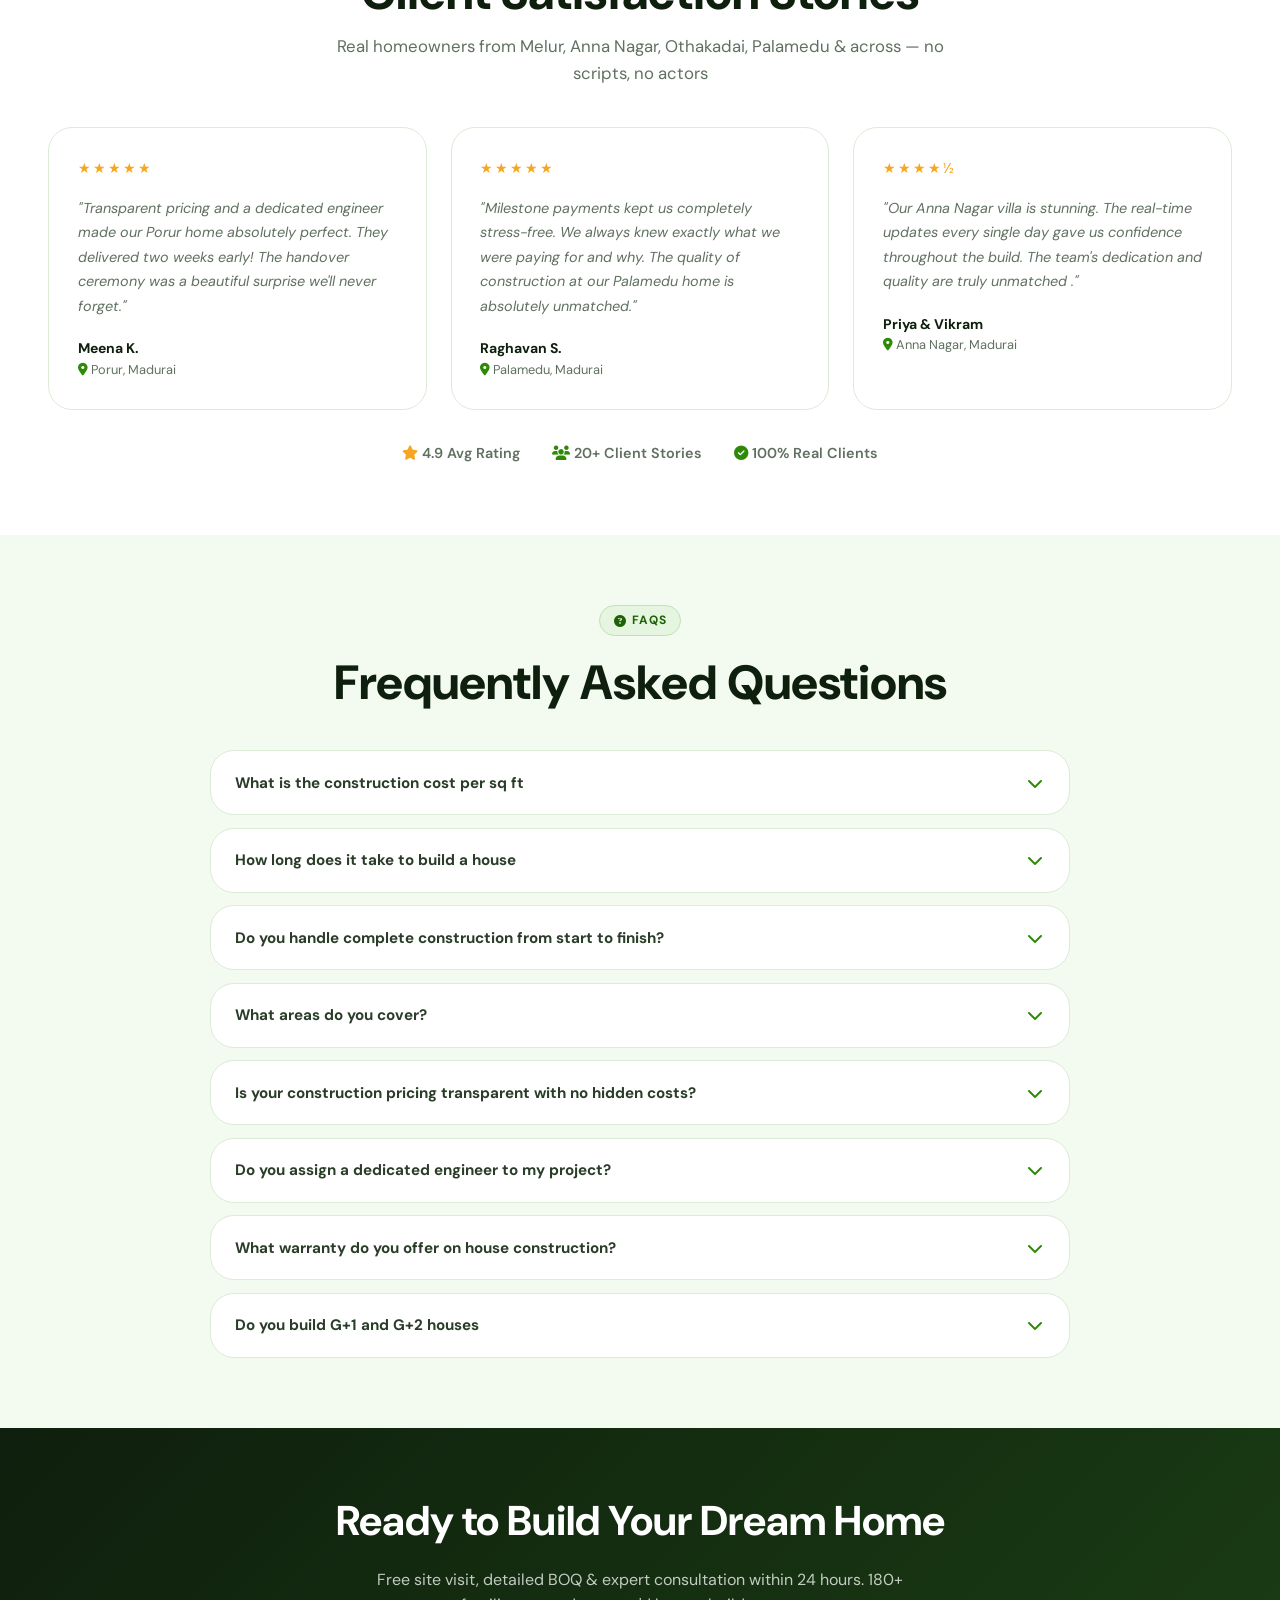
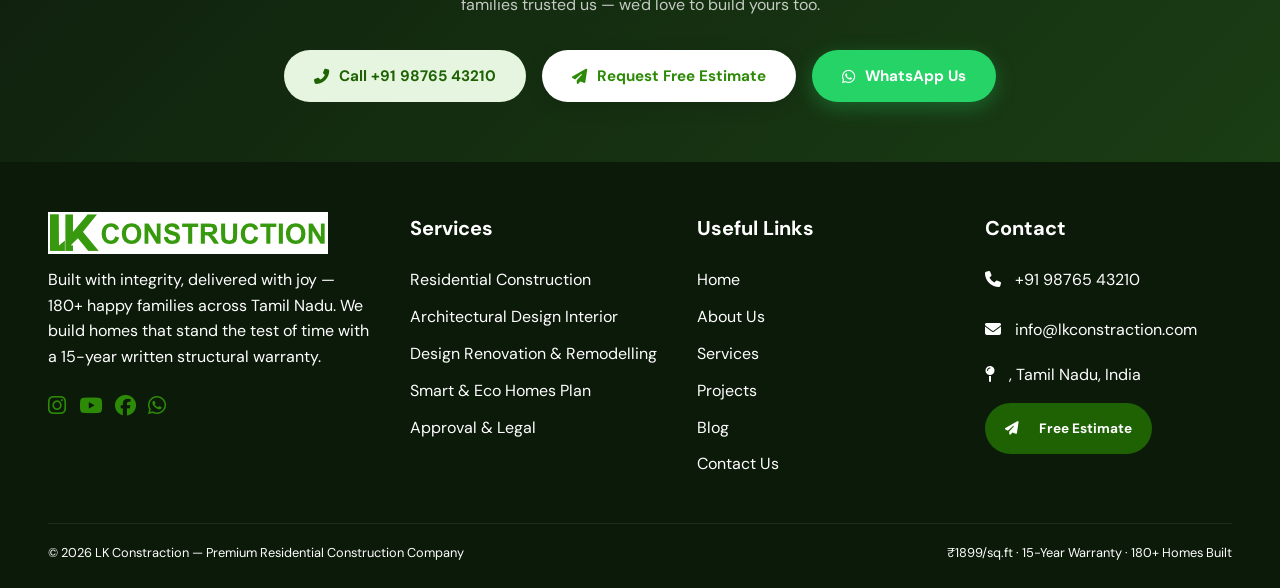
==== commit 73e0c84b: "all file change" ====
--- a/about.html
+++ b/about.html
@@ -7,6 +7,7 @@
 
 <!-- Google Fonts -->
 <link rel="preconnect" href="https://fonts.googleapis.com">
+<link rel="shortcut icon" type="image/x-icon" href="assets/images/favicon.png">
 <link href="https://fonts.googleapis.com/css2?family=Playfair+Display:wght@700;800;900&family=DM+Sans:wght@300;400;500;600;700&display=swap" rel="stylesheet">
 
 <!-- Font Awesome Icons -->
@@ -203,7 +204,7 @@
   <!-- VISION & MISSION -->
 <section class="section" id="vision">
   <div class="container">
-    <div style="text-align:center"><span class="tag">Purpose &amp; Direction</span><h2 class="section-title">Our <em>Vision</em> &amp; Mission</h2></div>
+    <div style="text-align:center"><span class="tag">Purpose &amp; Direction</span><h2 class="section-title">Our Vision &amp; Mission</h2></div>
     <div class="vision-grid">
       <div class="vision-card"><div class="vision-card-label">Our Vision</div><h3>Setting the Benchmark</h3><p>To establish HireandBuild as the benchmark for the best construction company in Chennai — known for engineering precision, disciplined project execution, and transparent cost structures.</p><p style="margin-top:14px">We aim to eliminate uncertainty from house construction by implementing structured systems, documented quality inspections, and accountable supervision that protects client investments.</p></div>
       <div class="vision-card"><div class="vision-card-label">Our Mission</div><h3>How We Deliver It</h3><ul class="mission-list"><li>Deliver durable and safe residential structures</li><li>Maintain strict stage-wise quality inspections</li><li>Provide transparent BOQ and milestone-based billing</li><li>Complete projects within committed timelines</li><li>Offer long-term structural warranty support</li></ul></div>
@@ -356,7 +357,7 @@
     <p>Free site visit, detailed BOQ &amp; expert consultation within 24 hours. 180+ families trusted us — we'd love to build yours too.</p>
     <div class="cta-btns">
       <a href="tel:+919876543210" class="btn btn-green"><i class="fas fa-phone-alt"></i> Call +91 98765 43210</a>
-      <a href="#estimate" class="btn btn-white"><i class="fas fa-paper-plane"></i> Request Free Estimate</a>
+      <a href="estimate.html" class="btn btn-white"><i class="fas fa-paper-plane"></i> Request Free Estimate</a>
       <a href="#" class="btn btn-wa" id="waBtn"><i class="fab fa-whatsapp"></i> WhatsApp Us</a>
     </div>
   </div>
--- a/assets/css/style.css
+++ b/assets/css/style.css
@@ -500,6 +500,7 @@
 .contact h4{ color: #fff;font-size: 20px; margin-bottom: 18px;}
 .contact a{color:var(--white);text-decoration: auto;line-height: 2.3;}
 .contact i {margin-right: 10px;}
+.contact  a:hover {background: green;}
 
 /* ── MODAL ── */
 .modal{display:none;position:fixed;inset:0;background:rgba(0,0,0,.7);z-index:1000;align-items:center;justify-content:center;backdrop-filter:blur(4px)}
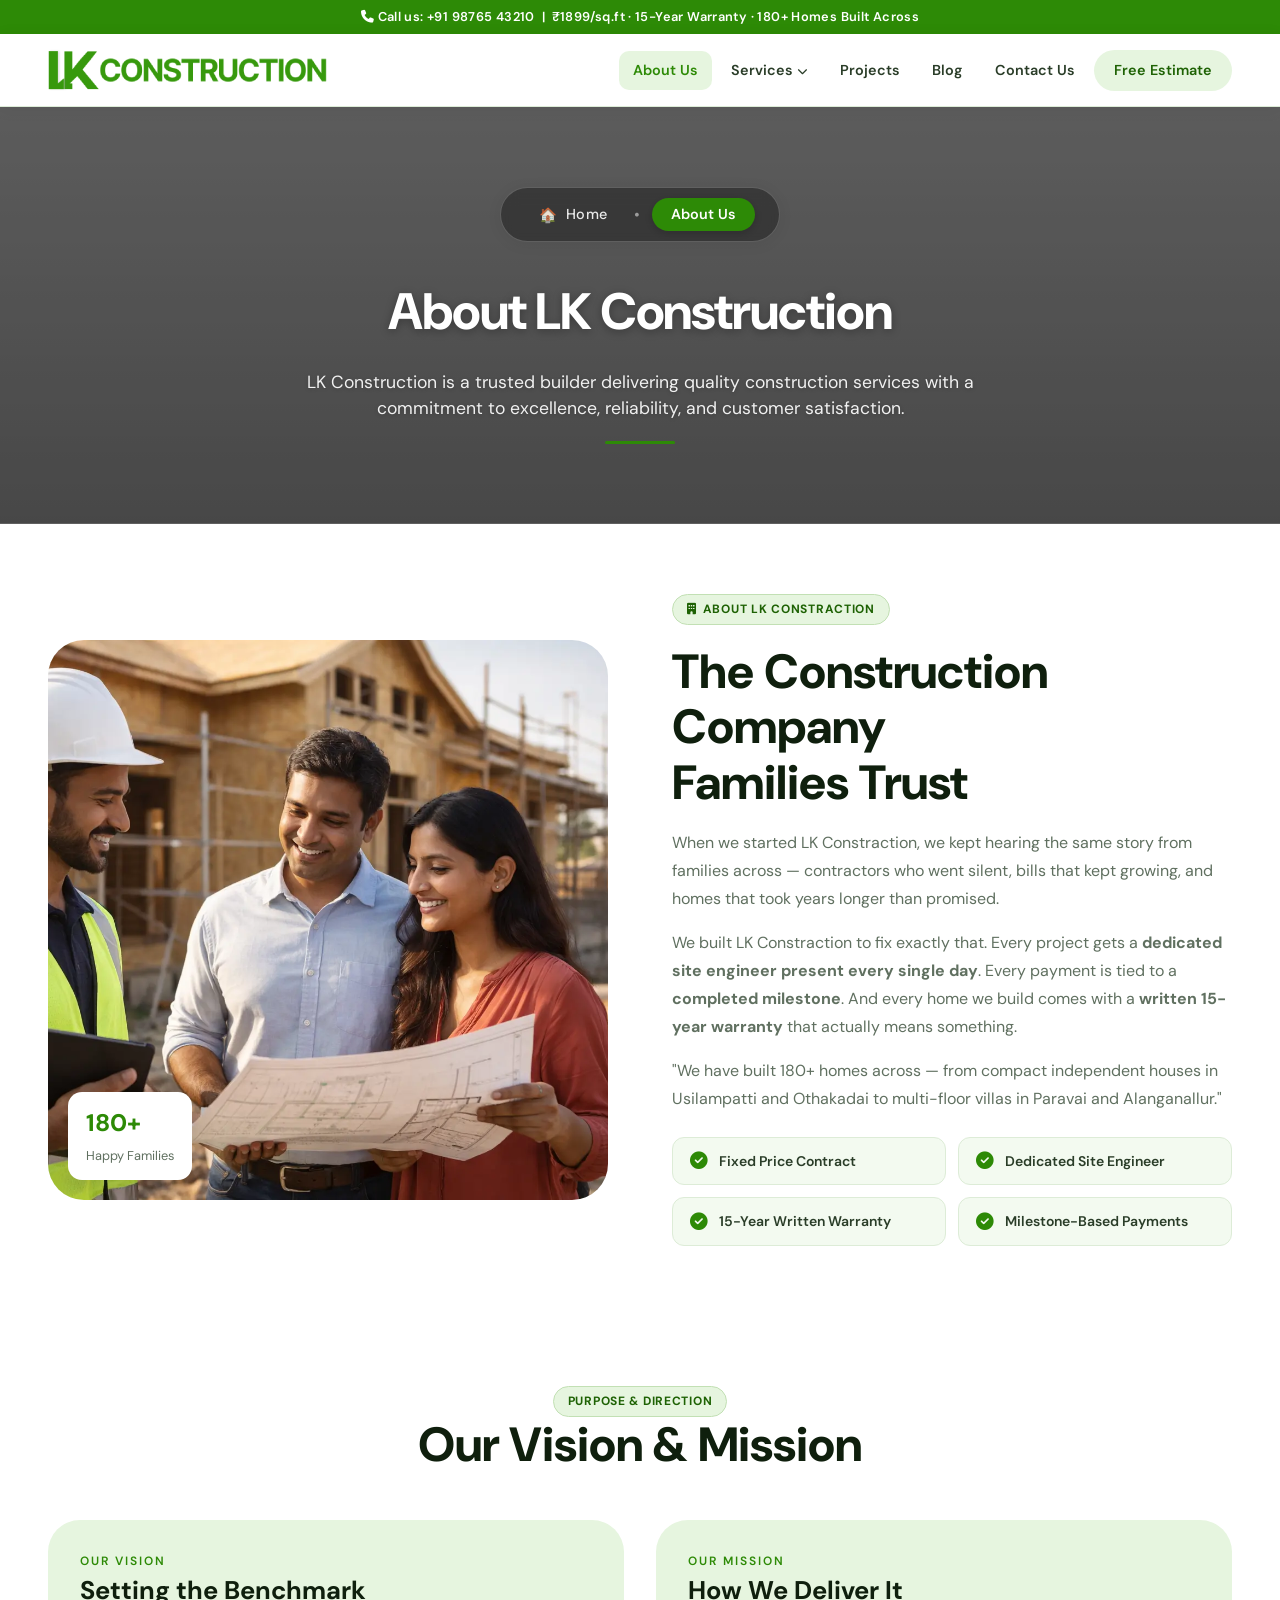
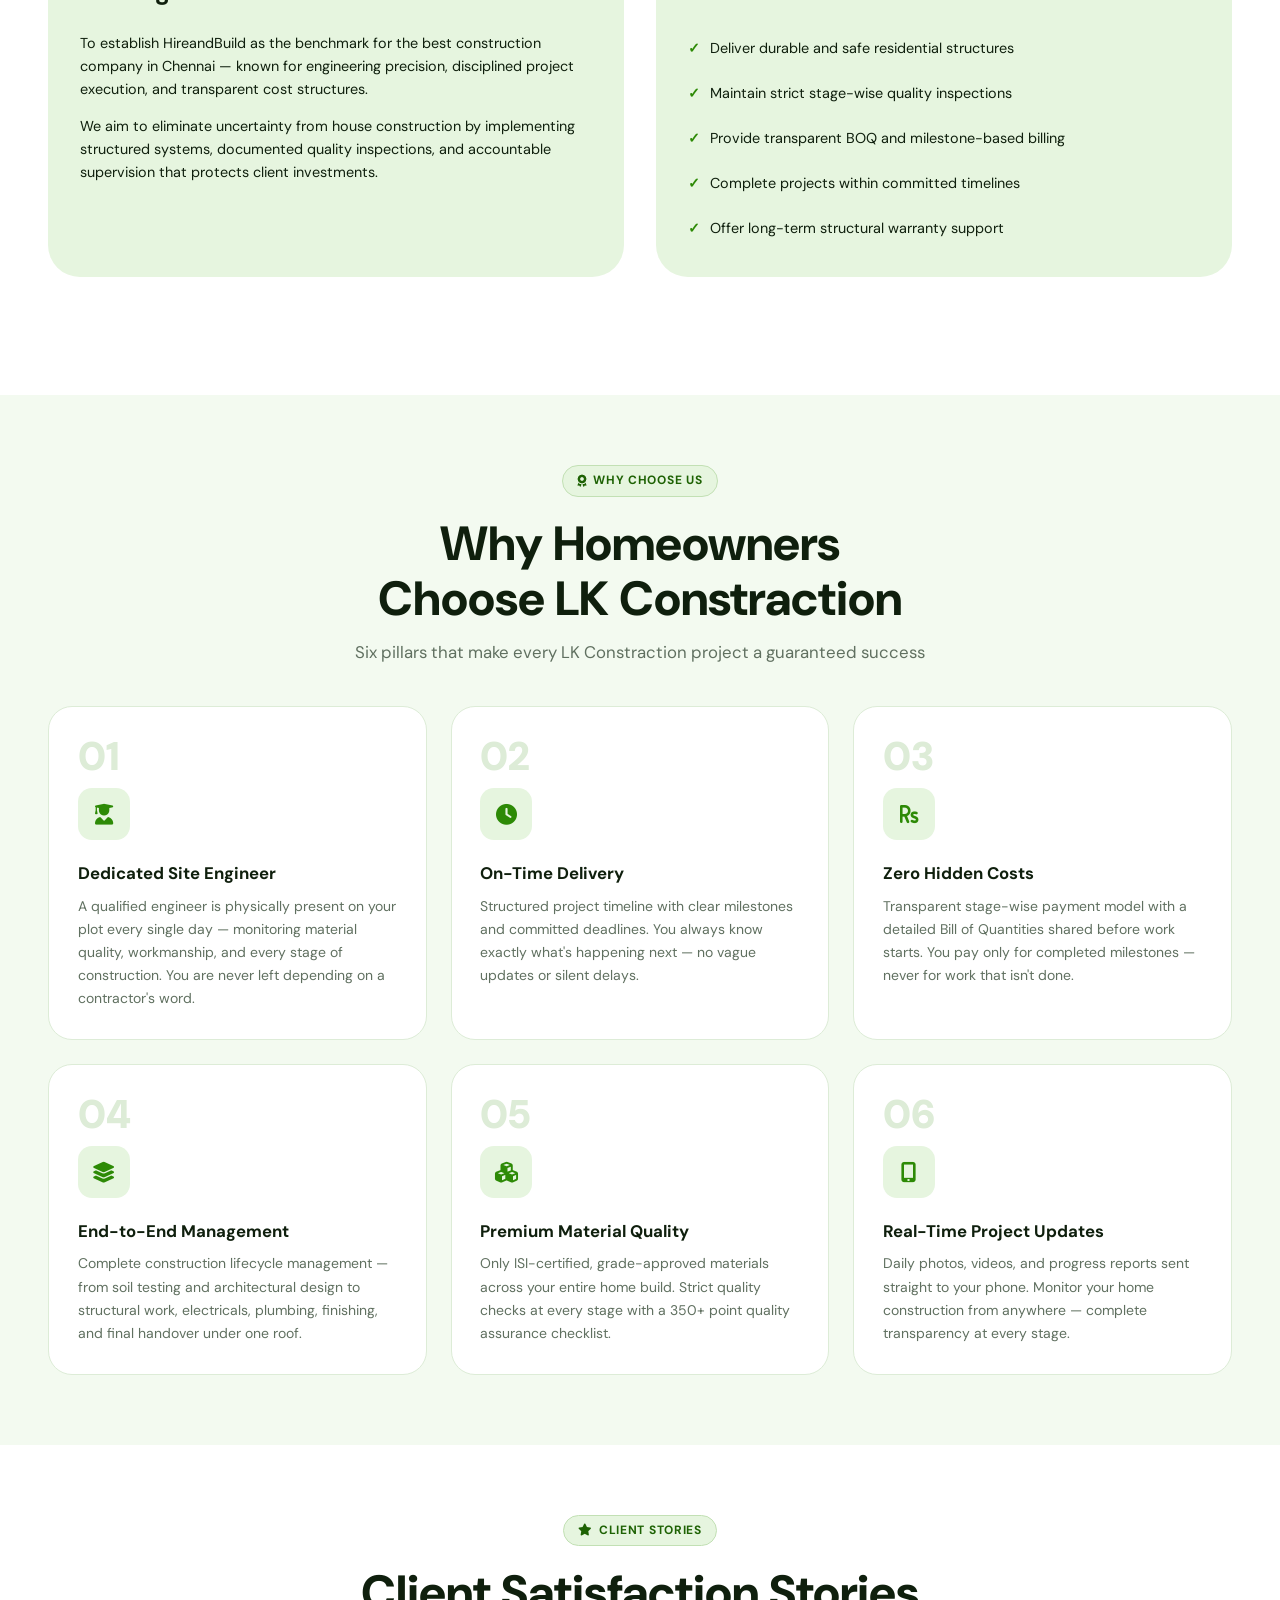
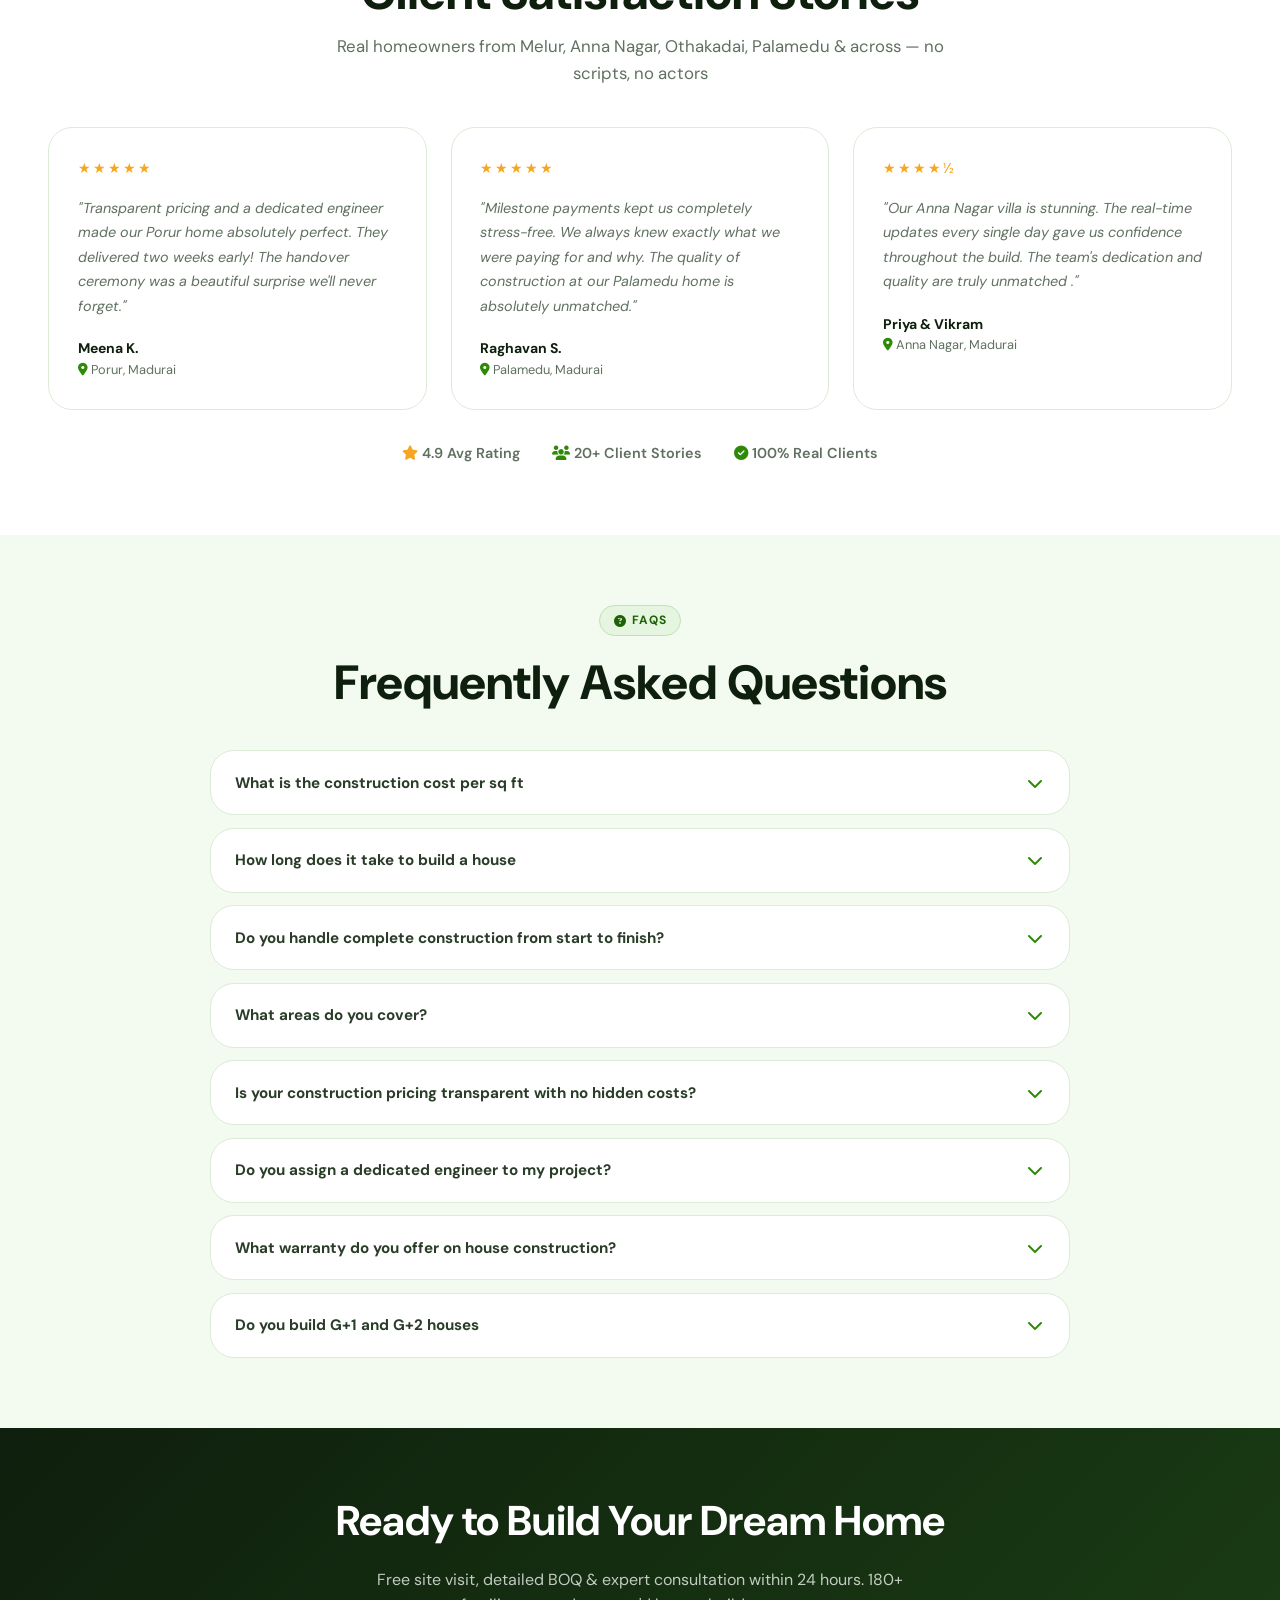
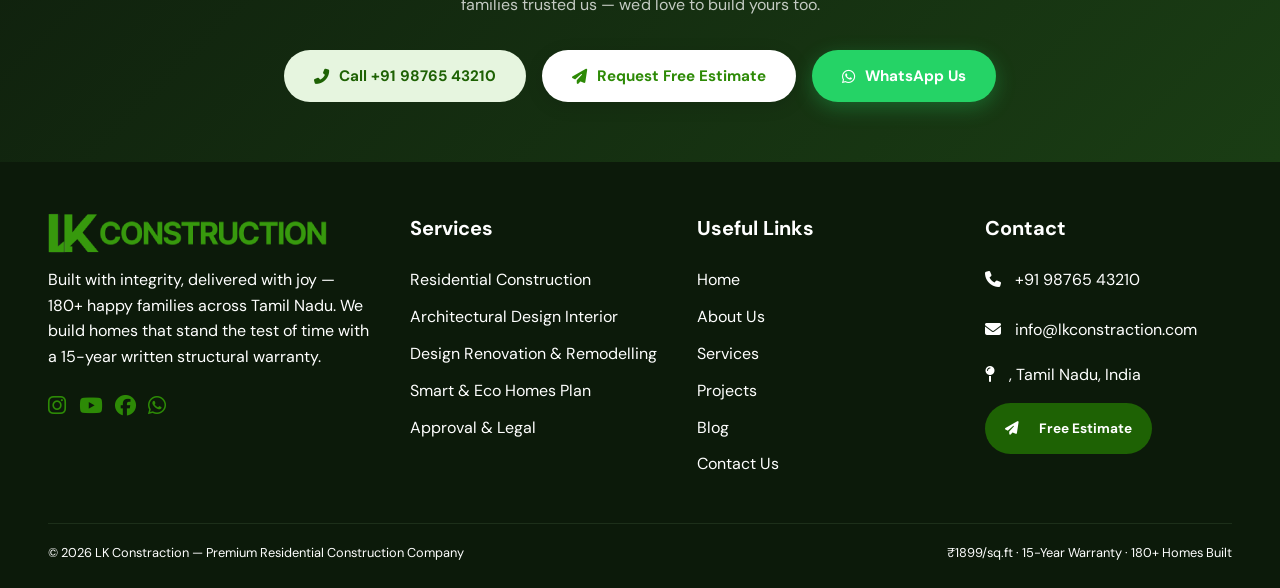
==== commit 989d3457: "all menu changes" ====
--- a/about.html
+++ b/about.html
@@ -79,7 +79,7 @@
       <ul class="nav-menu">
         <li><a href="about.html" class="nav-link active">About Us</a></li>
         <li>
-          <button>Services <i class="fas fa-chevron-down" style="font-size:.65rem"></i></button>
+         <a href="services.html" class="serv"><button>Services <i class="fas fa-chevron-down" style="font-size:.65rem"></i></button></a>
           <div class="dd-menu">
             <div class="dd-grid">
               <a href="#" class="dd-item">
--- a/assets/css/style.css
+++ b/assets/css/style.css
@@ -15,6 +15,21 @@
   --radius-lg:24px;
   --radius-xl:36px;
 }
+.serv button{
+    align-items: center;
+    display: content;
+    font-family: 'DM Sans', sans-serif;
+    font-size: .9rem;
+    font-weight: 600;
+    color: var(--ink2);
+    background: none;
+    border: none;
+    cursor: pointer;
+    border-radius: 10px;
+    transition: .18s;
+    text-decoration: none;
+    white-space: nowrap;}
+
 /* ============================================
    VISION & MISSION
    ============================================ */
